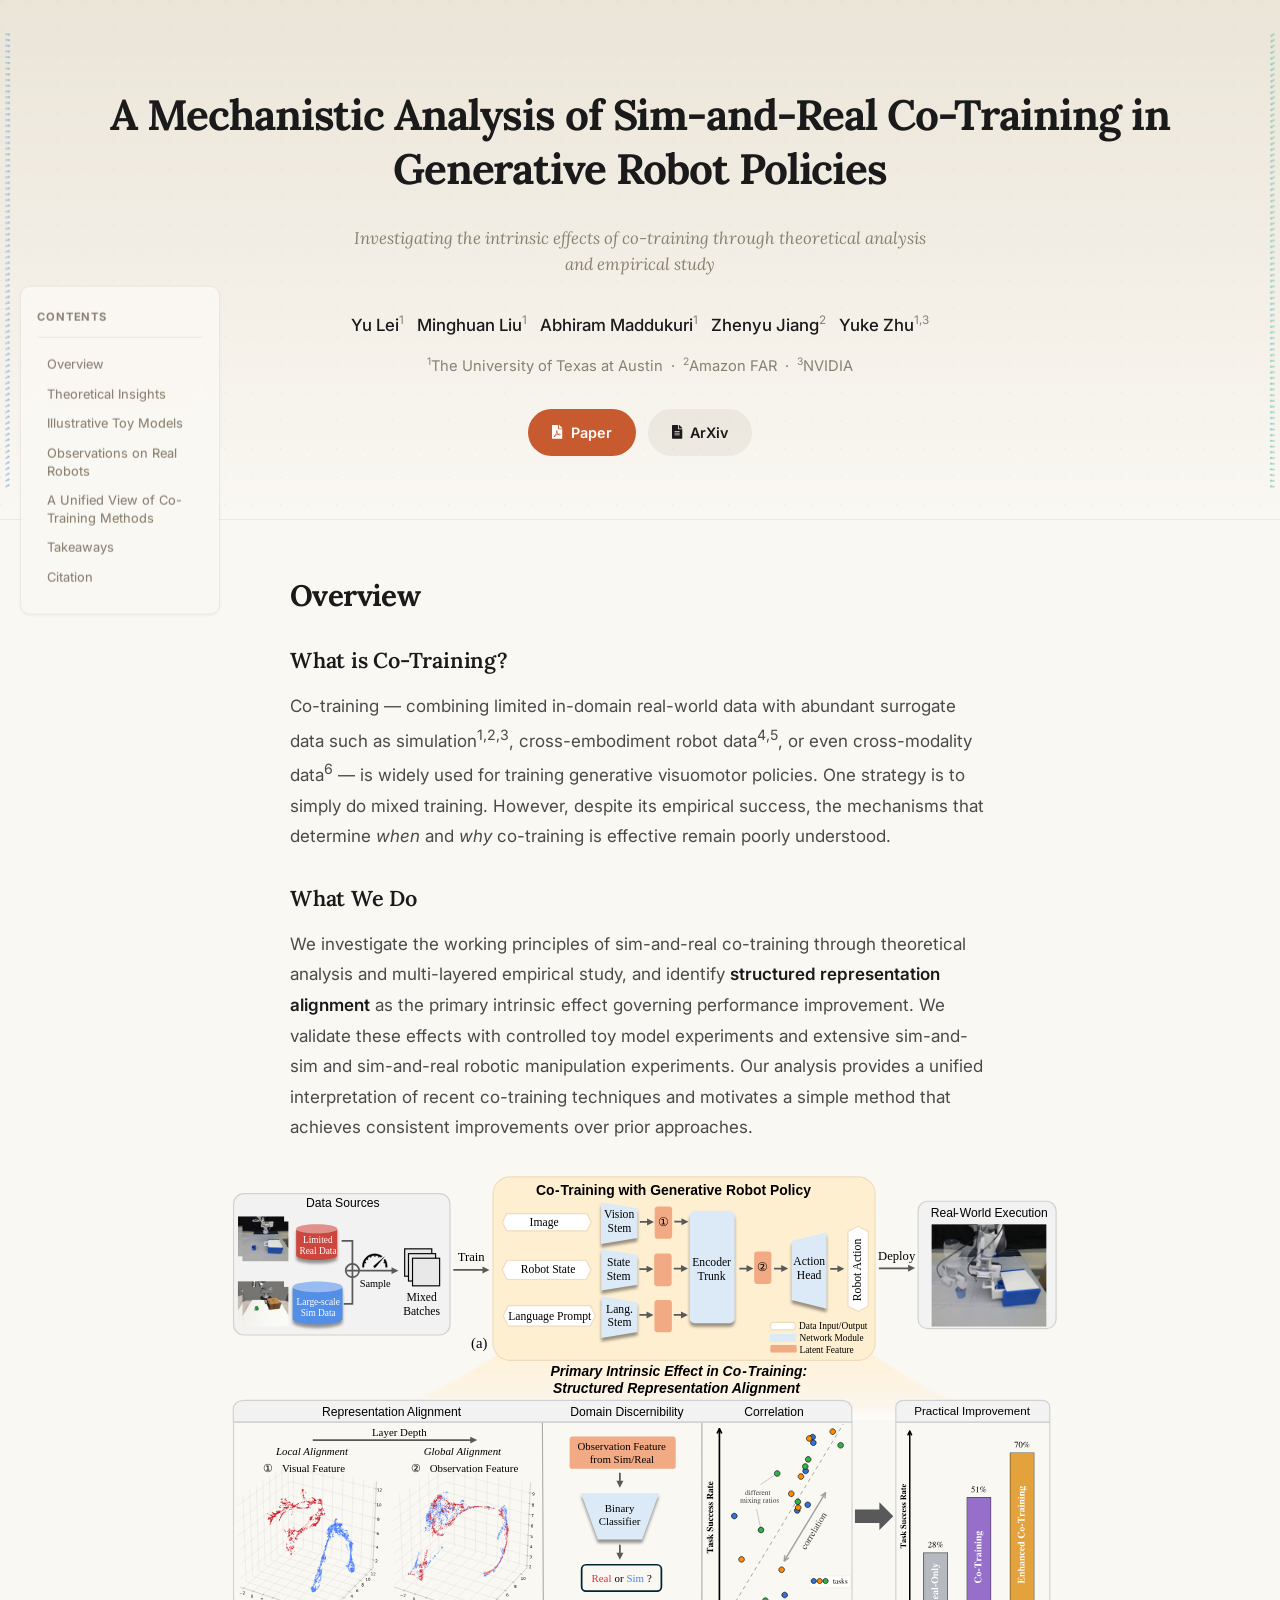
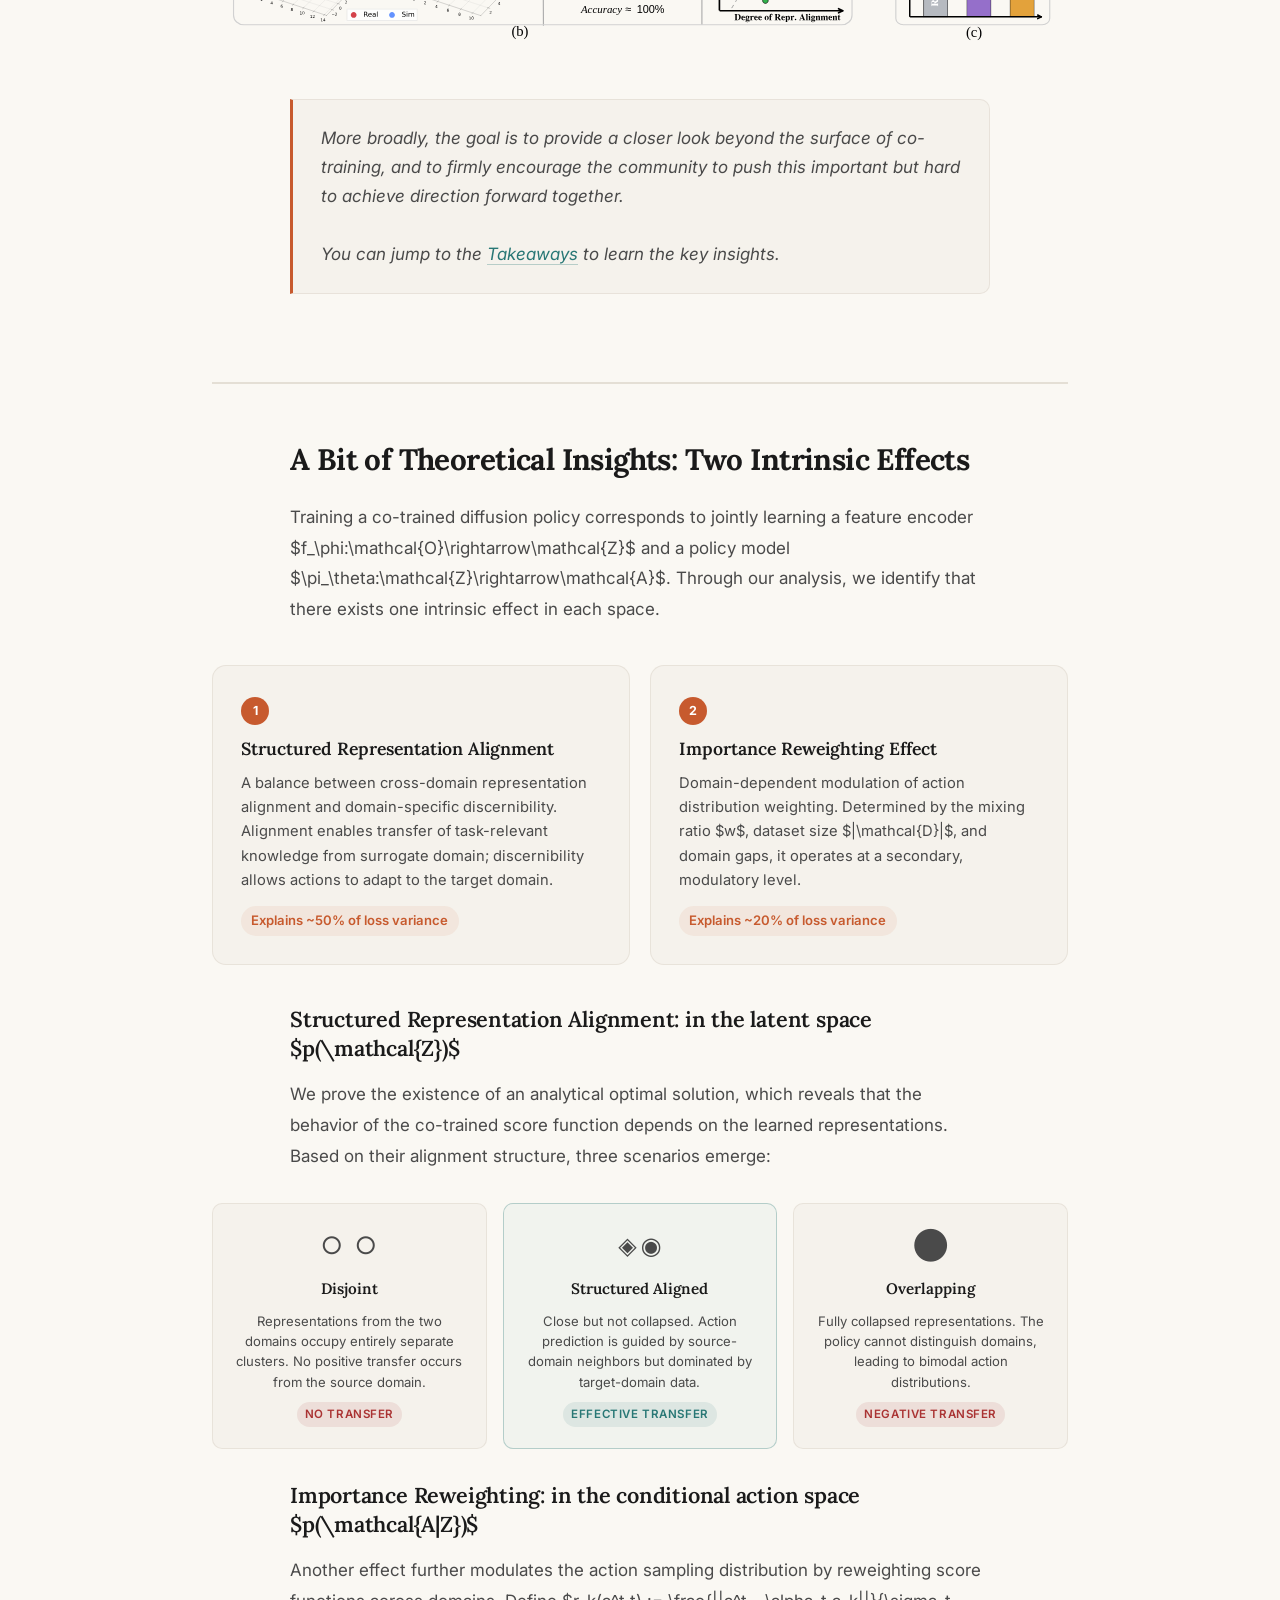
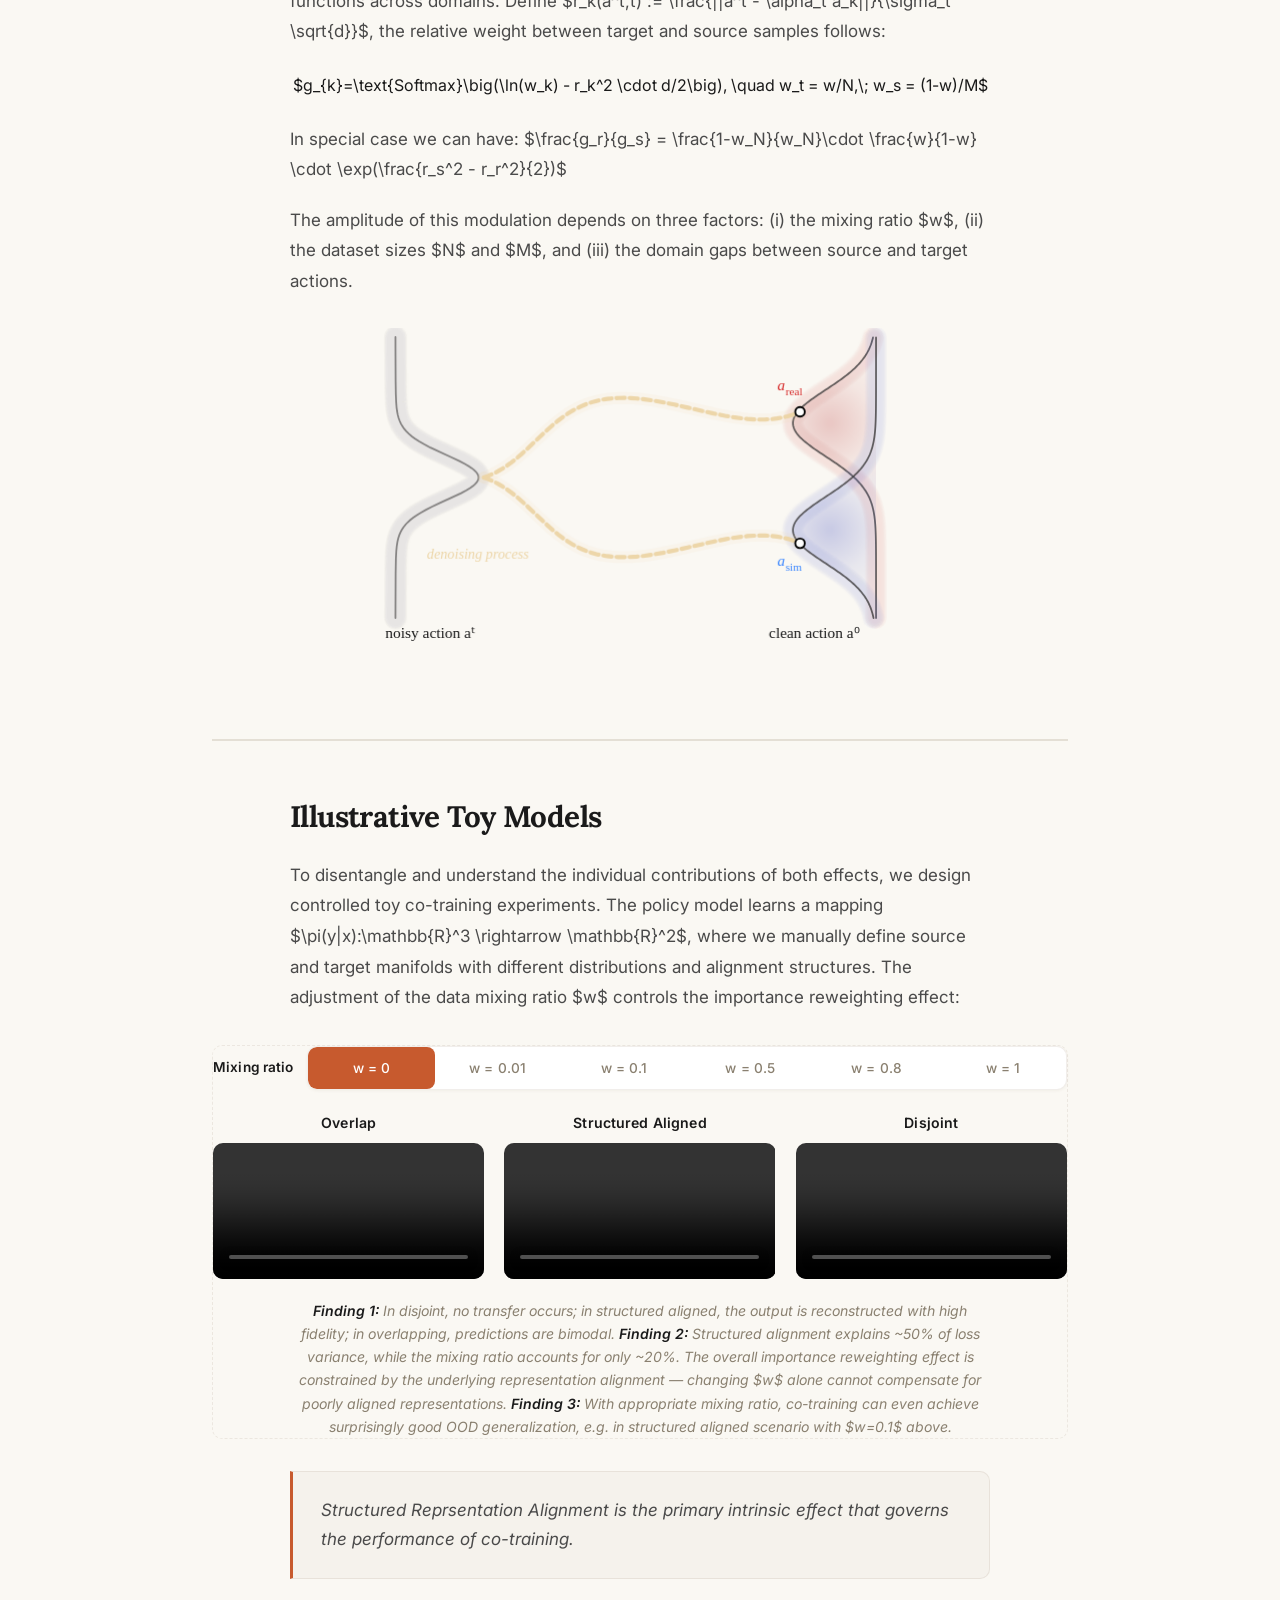
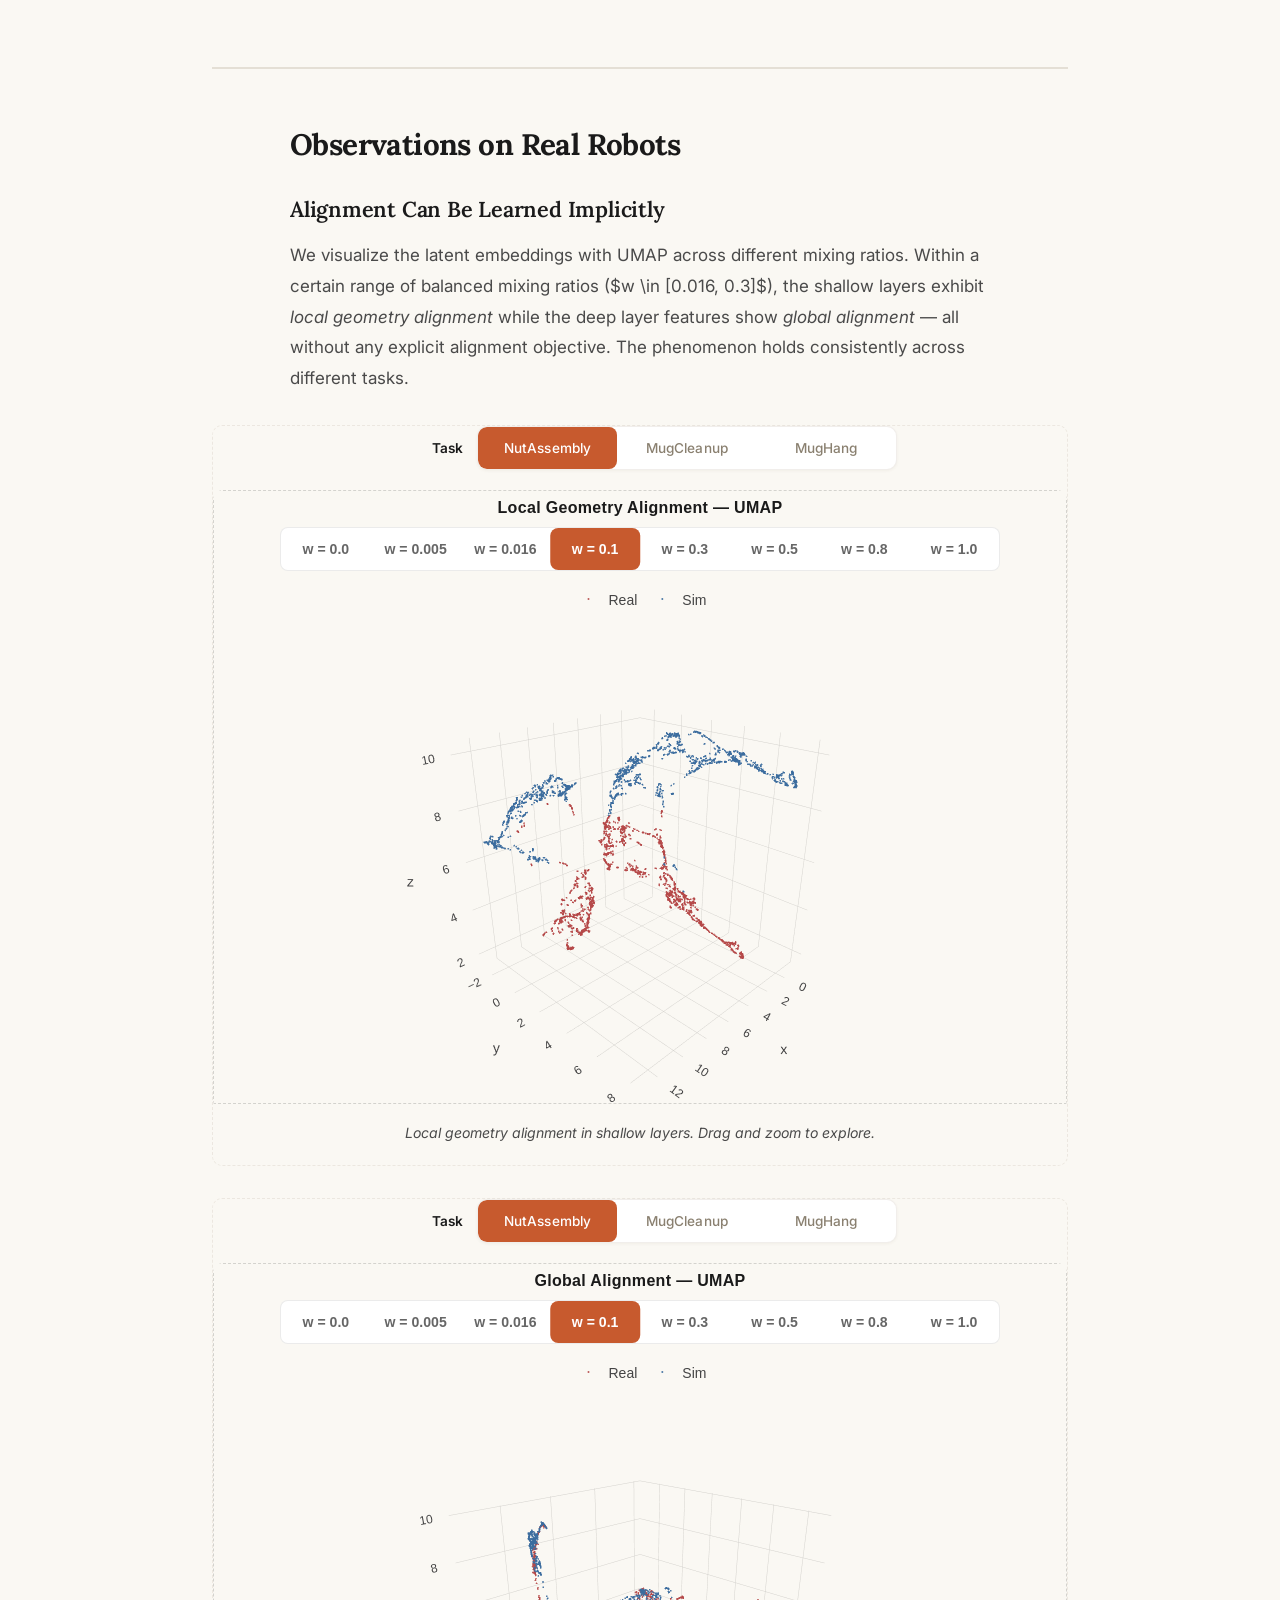
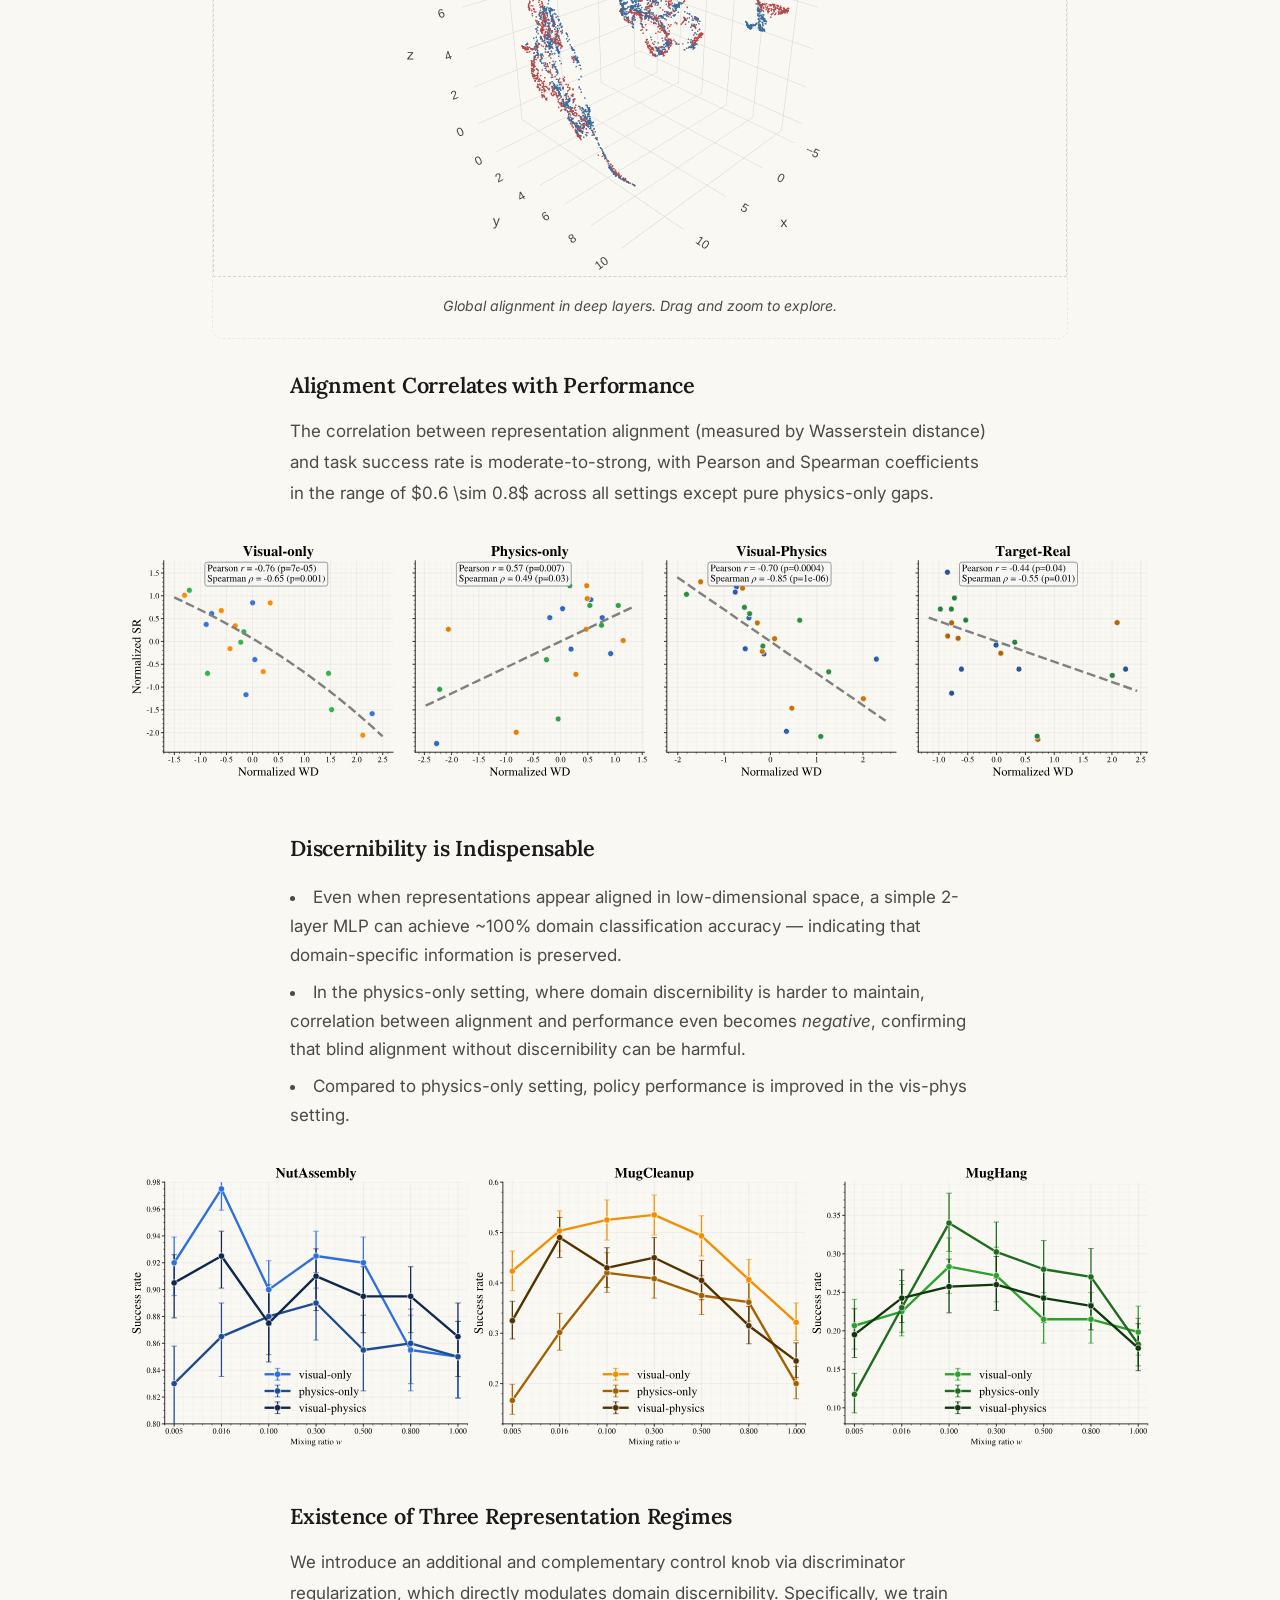
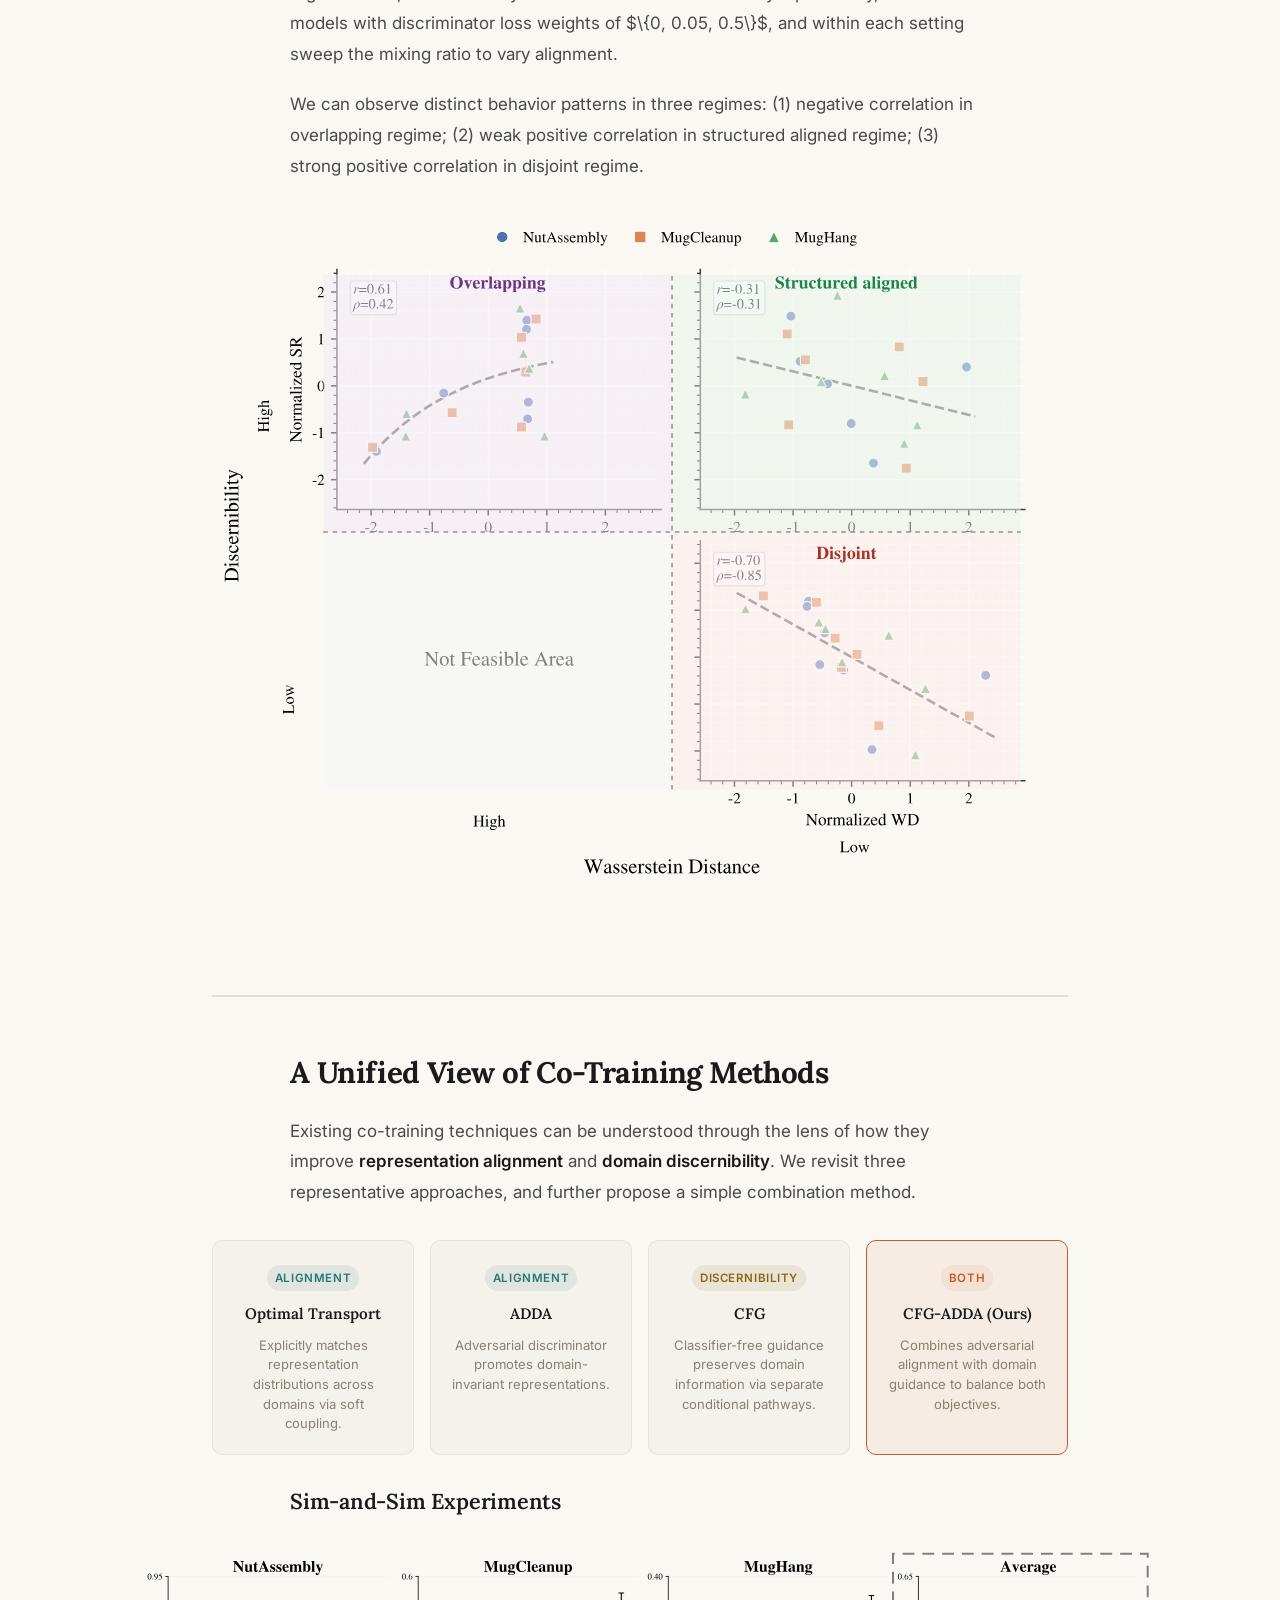
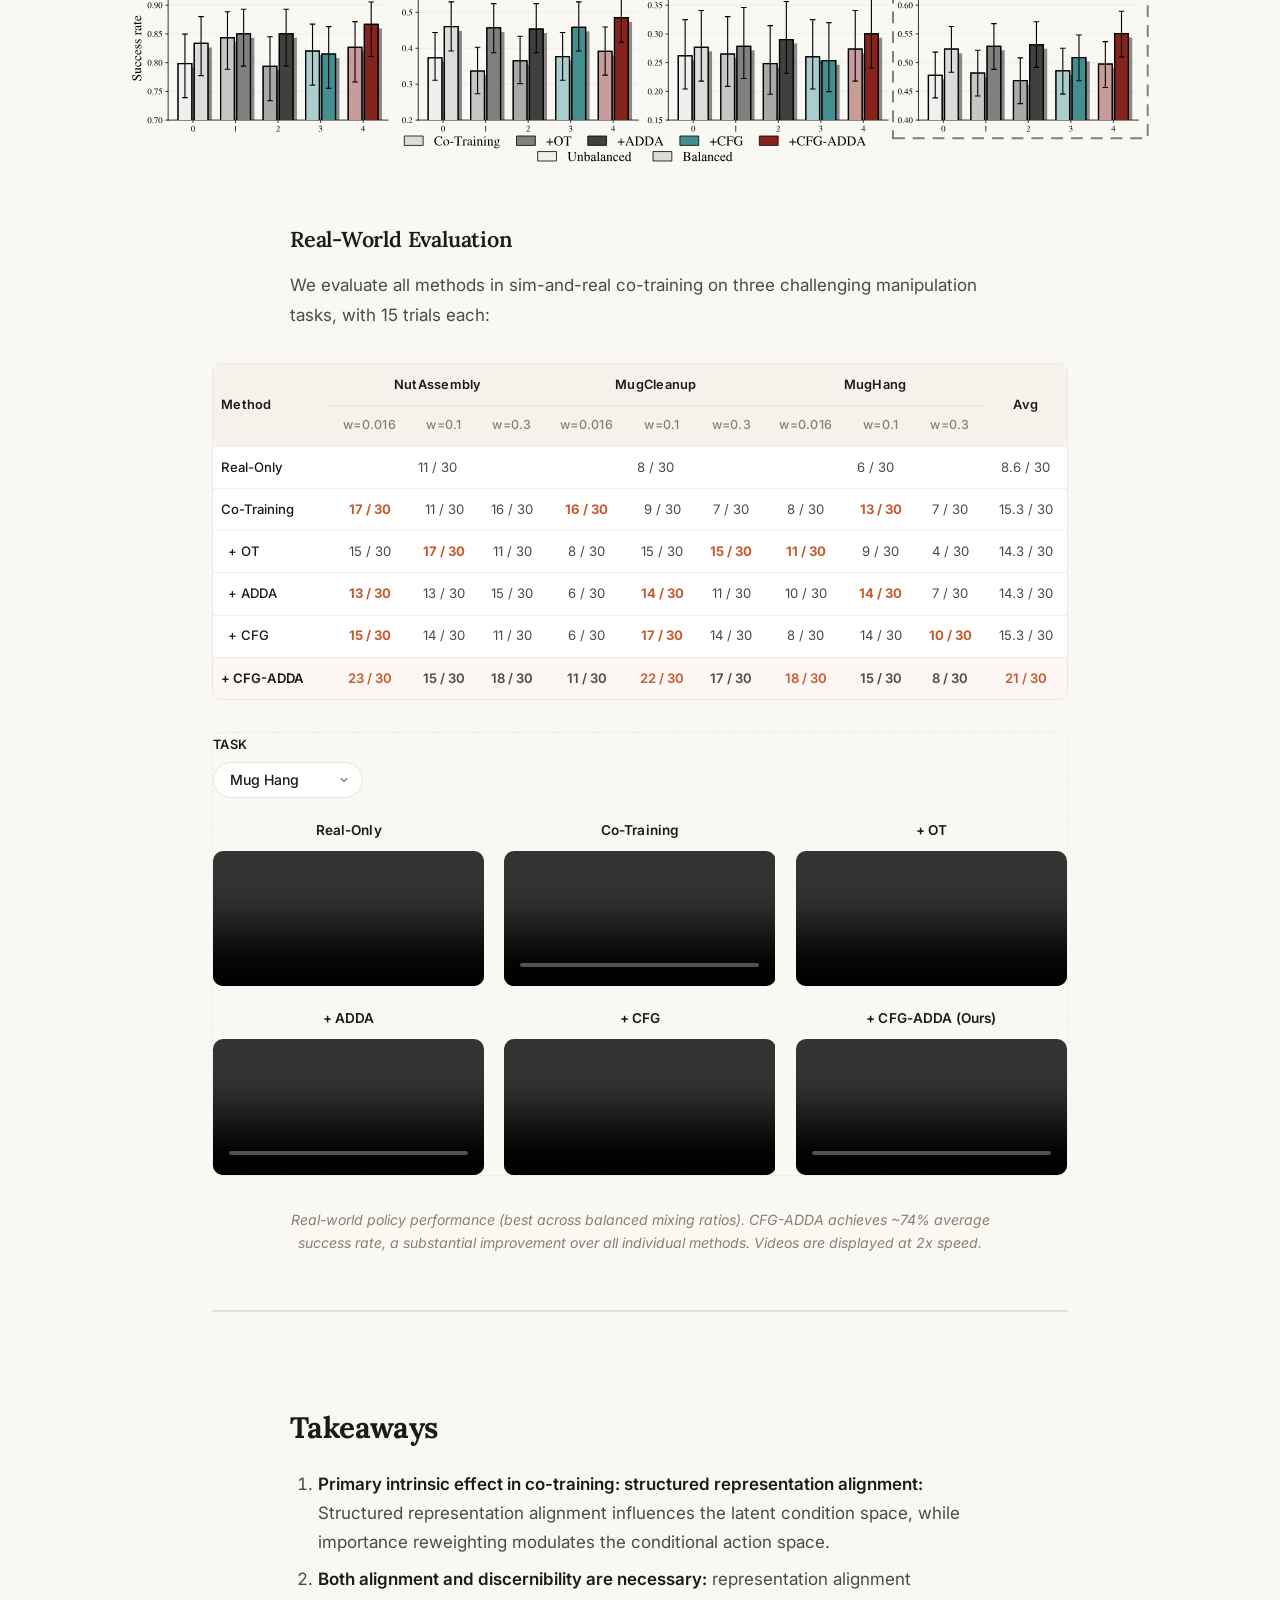
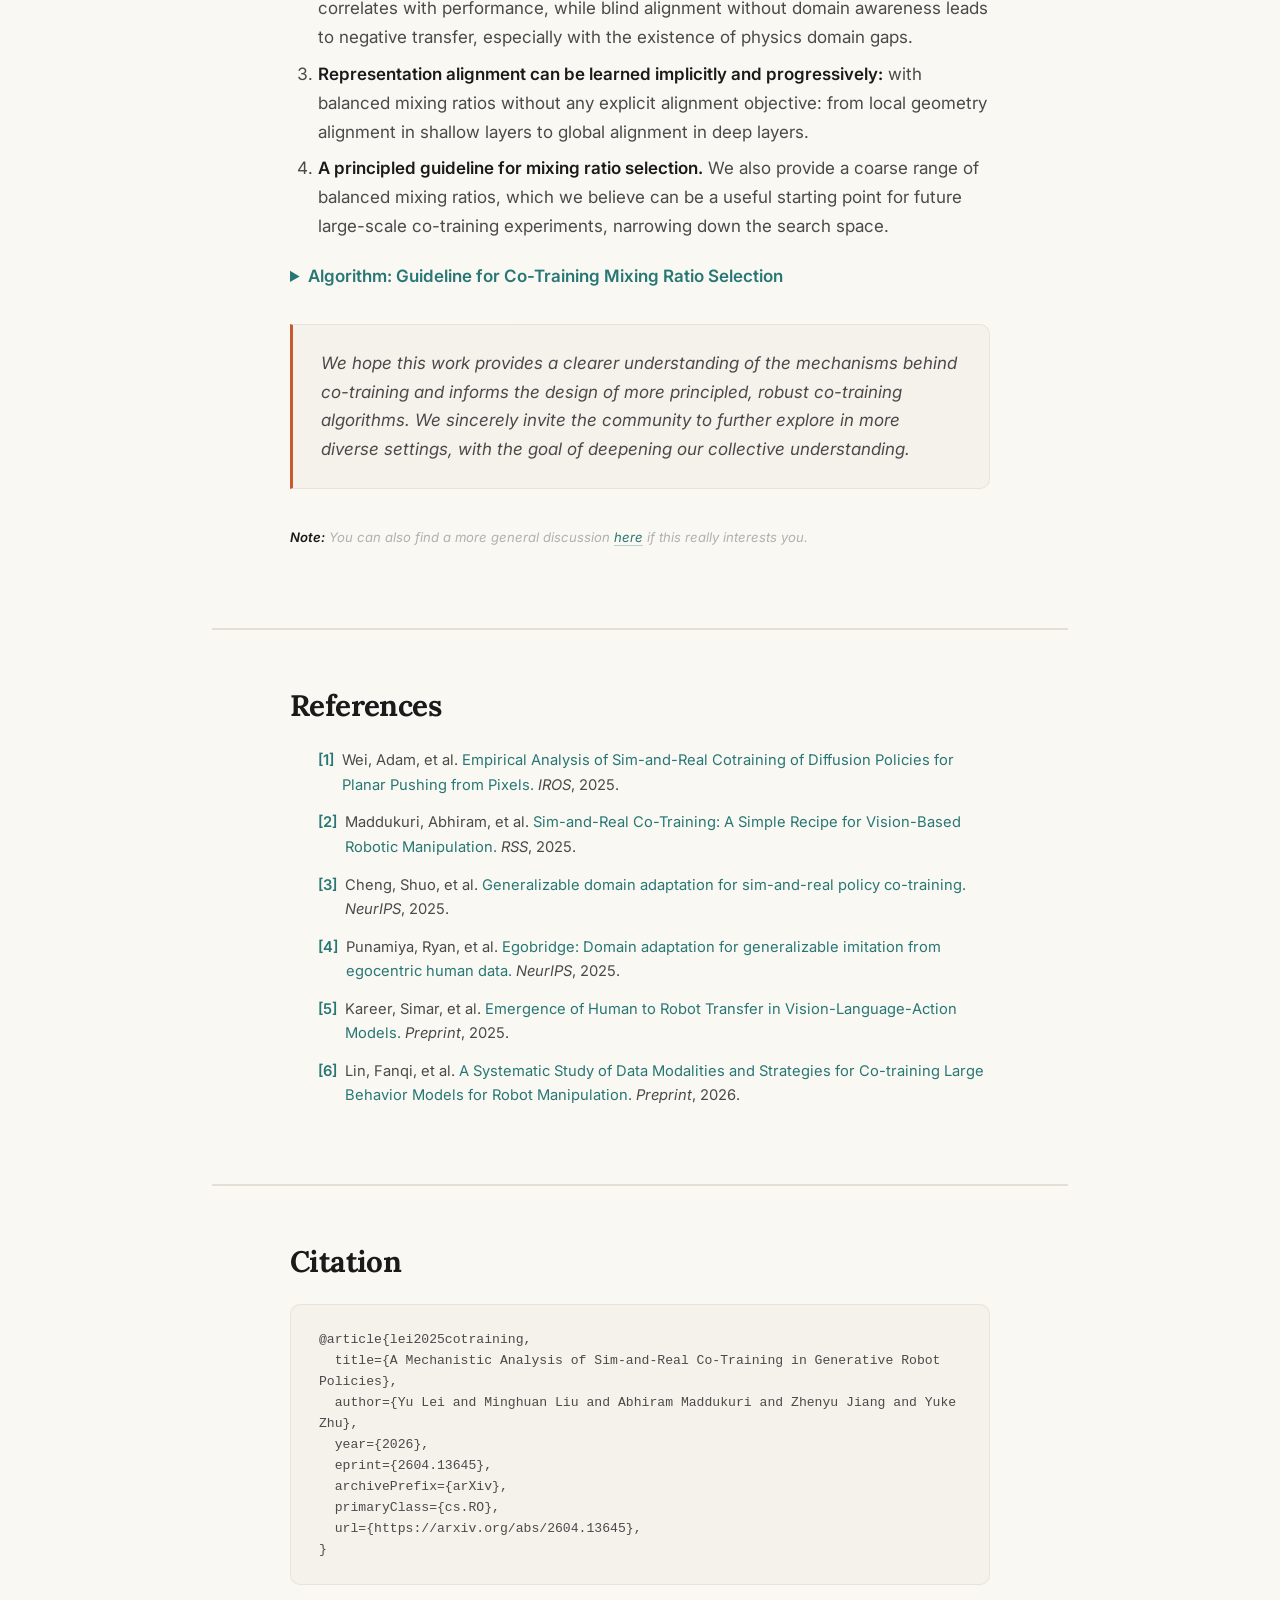
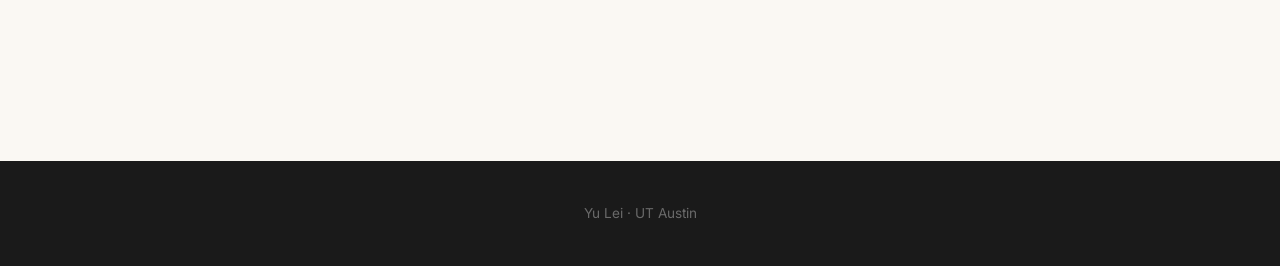
==== index.html @ 465a96b9 "[citation fix]" ====
<!DOCTYPE html>
<html lang="en">
<head>
  <script async src="https://www.googletagmanager.com/gtag/js?id=G-CN5DPV4JQN"></script>
  <script>
    window.dataLayer = window.dataLayer || [];
    function gtag(){dataLayer.push(arguments);}
    gtag('js', new Date());
    gtag('config', 'G-CN5DPV4JQN');
  </script>

  <meta charset="utf-8">
  <meta name="description" content="A Mechanistic Analysis of Sim-and-Real Co-Training in Generative Robot Policies">
  <meta name="keywords" content="Co-Training, Sim2Real, Sim-and-Real, Robotics, Embodied AI, Diffusion Policy, Representation Alignment">
  <meta name="viewport" content="width=device-width, initial-scale=1">
  <title>A Mechanistic Analysis of Co-Training in Generative Policies</title>

  <link rel="icon" href="favicon.png" type="image/png">
  <link href="https://fonts.googleapis.com/css2?family=Inter:wght@400;500;600;700&family=Lora:ital,wght@0,400;0,500;0,600;0,700;1,400&display=swap" rel="stylesheet">
  <link rel="stylesheet" href="css/fontawesome.all.min.css">

  <!-- KaTeX -->
  <link rel="stylesheet" href="https://cdn.jsdelivr.net/npm/katex@0.16.11/dist/katex.min.css">
  <script defer src="https://cdn.jsdelivr.net/npm/katex@0.16.11/dist/katex.min.js"></script>
  <script defer src="https://cdn.jsdelivr.net/npm/katex@0.16.11/dist/contrib/auto-render.min.js"
    onload="renderMathInElement(document.body, {delimiters:[{left:'$$',right:'$$',display:true},{left:'$',right:'$',display:false}]});"></script>

  <style>
    *, *::before, *::after { box-sizing: border-box; }

    :root {
      --color-bg: #faf8f3;
      --color-bg-subtle: #f5f2ec;
      --color-bg-card: #f0ede6;
      --color-bg-hero-start: #ebe5d8;
      --color-bg-hero-end: #faf8f3;
      --color-text: #1a1a1a;
      --color-text-secondary: #4a4a4a;
      --color-text-tertiary: #8a8070;
      --color-accent: #c75a2e;
      --color-accent-hover: #a84822;
      --color-accent-light: rgba(199, 90, 46, 0.08);
      --color-link: #287775;
      --color-link-hover: #1d5a58;
      --color-border: rgba(139, 119, 89, 0.12);
      --color-border-strong: rgba(139, 119, 89, 0.2);
      --width-article: 920px;
      --width-prose: 700px;
      --font-body: 'Inter', -apple-system, BlinkMacSystemFont, 'Segoe UI', system-ui, sans-serif;
      --font-heading: 'Lora', Georgia, 'Times New Roman', serif;
      --font-mono: 'SFMono-Regular', 'Menlo', 'Monaco', 'Consolas', monospace;
      --radius-sm: 6px;
      --radius-md: 10px;
      --radius-lg: 14px;
      --shadow-sm: 0 1px 3px rgba(100, 80, 50, 0.06);
      --shadow-md: 0 4px 16px rgba(100, 80, 50, 0.08);
      --shadow-lg: 0 8px 30px rgba(100, 80, 50, 0.1);
    }

    html { scroll-behavior: smooth; }

    body {
      font-family: var(--font-body);
      font-size: 17px;
      line-height: 1.8;
      color: var(--color-text-secondary);
      background: var(--color-bg);
      margin: 0;
      padding: 0;
      -webkit-font-smoothing: antialiased;
      -moz-osx-font-smoothing: grayscale;
    }

    a {
      color: var(--color-link);
      text-decoration: none;
      transition: color 0.2s ease;
    }
    a:hover {
      color: var(--color-link-hover);
      text-decoration: underline;
    }

    img { max-width: 100%; height: auto; }

    /* ========== Hero Section ========== */
    .hero {
      position: relative;
      overflow: hidden;
      padding: 5.5rem 2rem 4rem;
      text-align: center;
      background: linear-gradient(180deg, var(--color-bg-hero-start) 0%, #f2ede4 45%, var(--color-bg-hero-end) 100%);
    }

    .hero::before {
      content: '';
      position: absolute;
      inset: 0;
      background-image: radial-gradient(circle at 1px 1px, rgba(160, 130, 90, 0.045) 1px, transparent 0);
      background-size: 28px 28px;
      pointer-events: none;
    }

    .hero::after {
      content: '';
      position: absolute;
      bottom: 0;
      left: 0;
      right: 0;
      height: 1px;
      background: var(--color-border);
    }

    #hero-particles {
      position: absolute;
      inset: 0;
      width: 100%;
      height: 100%;
      z-index: 1;
      pointer-events: none;
    }

    .hero-inner {
      position: relative;
      z-index: 2;
      max-width: 1200px;
      margin: 0 auto;
    }

    .hero-venue {
      display: inline-block;
      font-size: 0.78rem;
      font-weight: 700;
      letter-spacing: 0.12em;
      text-transform: uppercase;
      color: var(--color-accent);
      margin-bottom: 1.5rem;
      padding: 0.35rem 1rem;
      border: 1.5px solid var(--color-accent);
      border-radius: 100px;
    }

    .hero h1 {
      font-family: var(--font-heading);
      font-size: clamp(1.75rem, 4vw, 2.65rem);
      font-weight: 700;
      color: var(--color-text);
      letter-spacing: -0.025em;
      line-height: 1.28;
      margin: 0 0 1.75rem;
    }

    .hero-tagline {
      font-family: var(--font-heading);
      font-size: 1.05rem;
      font-style: italic;
      color: var(--color-text-tertiary);
      max-width: 600px;
      margin: 0 auto 2rem;
      line-height: 1.6;
    }

    .hero-meta { margin-bottom: 2rem; }

    .hero-authors {
      font-size: 1.05rem;
      font-weight: 400;
      color: var(--color-text-secondary);
      margin-bottom: 0.4rem;
      line-height: 1.7;
    }
    .hero-authors a {
      color: var(--color-text);
      font-weight: 500;
      text-decoration: none;
      border-bottom: 1px solid transparent;
      transition: border-color 0.2s ease, color 0.2s ease;
    }
    .hero-authors a:hover {
      color: var(--color-accent);
      border-bottom-color: var(--color-accent);
      text-decoration: none;
    }
    .hero-authors sup { font-size: 0.7em; color: var(--color-text-tertiary); }

    .hero-affiliations {
      font-size: 0.92rem;
      color: var(--color-text-tertiary);
      margin-bottom: 0;
      line-height: 1.5;
    }
    .hero-affiliations sup { font-size: 0.7em; }

    .hero-actions {
      display: flex;
      gap: 0.75rem;
      justify-content: center;
      flex-wrap: wrap;
      margin-top: 2rem;
    }

    .btn {
      display: inline-flex;
      align-items: center;
      gap: 0.5rem;
      padding: 0.65rem 1.5rem;
      font-family: var(--font-body);
      font-size: 0.9rem;
      font-weight: 600;
      border-radius: 100px;
      text-decoration: none;
      transition: all 0.2s ease;
      cursor: pointer;
      border: none;
    }
    .btn-primary {
      background: var(--color-accent);
      color: #fff;
    }
    .btn-primary:hover {
      background: var(--color-accent-hover);
      color: #fff;
      text-decoration: none;
      transform: translateY(-1px);
      box-shadow: var(--shadow-md);
    }
    .btn-secondary {
      background: rgba(139, 119, 89, 0.1);
      color: var(--color-text);
    }
    .btn-secondary:hover {
      background: rgba(139, 119, 89, 0.16);
      color: var(--color-text);
      text-decoration: none;
      transform: translateY(-1px);
      box-shadow: var(--shadow-sm);
    }
    .btn .icon { font-size: 0.95em; }

    .hero-figure {
      position: relative;
      z-index: 2;
      max-width: 880px;
      margin: 3rem auto 0;
      padding: 0;
    }
    .hero-figure img {
      width: 100%;
      border-radius: var(--radius-lg) var(--radius-lg) 0 0;
    }

    /* ========== Table of Contents ========== */
    .toc-container {
      position: fixed;
      left: max(20px, calc(50% - 980px));
      top: 50%;
      transform: translateY(-50%);
      background: rgba(250, 248, 243, 0.92);
      backdrop-filter: blur(12px);
      -webkit-backdrop-filter: blur(12px);
      border: 1px solid var(--color-border);
      border-radius: var(--radius-md);
      padding: 1.25rem 1rem;
      max-width: 200px;
      max-height: 80vh;
      overflow-y: auto;
      z-index: 999;
      box-shadow: var(--shadow-sm);
      transition: opacity 0.3s ease;
    }
    .toc-container::-webkit-scrollbar { width: 3px; }
    .toc-container::-webkit-scrollbar-thumb {
      background: rgba(139, 119, 89, 0.2);
      border-radius: 2px;
    }
    .toc-title {
      font-size: 0.7rem;
      font-weight: 700;
      text-transform: uppercase;
      letter-spacing: 0.08em;
      color: var(--color-text-tertiary);
      margin-bottom: 0.85rem;
      padding-bottom: 0.6rem;
      border-bottom: 1px solid var(--color-border);
    }
    .toc-list { list-style: none; padding: 0; margin: 0; }
    .toc-list li { margin-bottom: 2px; }
    .toc-list a {
      display: block;
      color: var(--color-text-tertiary);
      text-decoration: none;
      font-size: 0.8rem;
      line-height: 1.4;
      padding: 0.3rem 0.6rem;
      border-radius: var(--radius-sm);
      transition: all 0.15s ease;
      font-weight: 450;
    }
    .toc-list a:hover {
      background: var(--color-accent-light);
      color: var(--color-accent);
      text-decoration: none;
    }
    .toc-list a.active {
      background: var(--color-accent);
      color: #fff;
      font-weight: 550;
    }
    .toc-list .toc-subsection { margin-left: 0.7rem; margin-bottom: 1px; }
    .toc-list .toc-subsection a { font-size: 0.75rem; padding: 0.2rem 0.5rem; }

    @media (max-width: 1200px) {
      .toc-container { display: none; }
    }

    /* ========== Article Layout ========== */
    .article {
      max-width: var(--width-article);
      margin: 0 auto;
      padding: 0 2rem 6rem;
    }
    .article section {
      padding: 3.5rem 0;
      border-bottom: 2px solid var(--color-border-strong);
    }
    .article section:last-child { border-bottom: none; }

    .prose {
      max-width: var(--width-prose);
      margin-left: auto;
      margin-right: auto;
    }

    /* ========== Typography ========== */
    .article h2 {
      font-family: var(--font-heading);
      font-size: 1.85rem;
      font-weight: 700;
      color: var(--color-text);
      letter-spacing: -0.02em;
      line-height: 1.3;
      margin: 0 0 1.5rem;
    }
    .article h3 {
      font-family: var(--font-heading);
      font-size: 1.35rem;
      font-weight: 600;
      color: var(--color-text);
      letter-spacing: -0.01em;
      line-height: 1.35;
      margin: 2rem 0 1rem;
    }
    .article p {
      margin: 0 0 1.25rem;
      color: var(--color-text-secondary);
    }
    .article ol, .article ul {
      margin: 0 0 1.25rem;
      padding-left: 1.75rem;
      color: var(--color-text-secondary);
    }
    .article li { margin-bottom: 0.5rem; line-height: 1.7; }
    .article strong { color: var(--color-text); font-weight: 600; }
    .article a {
      color: var(--color-link);
      text-decoration: none;
      border-bottom: 1px solid rgba(40, 119, 117, 0.3);
      transition: border-color 0.2s ease;
    }
    .article a:hover { border-bottom-color: var(--color-link); text-decoration: none; }

    /* ========== Key Findings Highlight ========== */
    .highlight-box {
      background: var(--color-bg-subtle);
      border: 1px solid var(--color-border);
      border-left: 3px solid var(--color-accent);
      border-radius: 0 var(--radius-md) var(--radius-md) 0;
      padding: 1.5rem 1.75rem;
      margin: 2rem 0;
    }
    .highlight-box p {
      margin: 0;
      font-style: italic;
      color: var(--color-text-secondary);
      line-height: 1.7;
    }

    /* ========== Effect Cards ========== */
    .effects-grid {
      display: grid;
      grid-template-columns: 1fr 1fr;
      gap: 1.25rem;
      margin: 2.5rem 0;
    }
    .effect-card {
      background: var(--color-bg-subtle);
      border: 1px solid var(--color-border);
      border-radius: var(--radius-lg);
      padding: 1.75rem;
      transition: box-shadow 0.2s ease;
    }
    .effect-card:hover { box-shadow: var(--shadow-md); }
    .effect-card-number {
      display: inline-flex;
      align-items: center;
      justify-content: center;
      width: 28px;
      height: 28px;
      font-size: 0.78rem;
      font-weight: 700;
      color: #fff;
      background: var(--color-accent);
      border-radius: 50%;
      margin-bottom: 0.85rem;
    }
    .effect-card h4 {
      font-family: var(--font-heading);
      font-size: 1.1rem;
      font-weight: 600;
      color: var(--color-text);
      margin: 0 0 0.6rem;
      line-height: 1.3;
    }
    .effect-card p {
      font-size: 0.92rem;
      color: var(--color-text-secondary);
      margin: 0 0 0.75rem;
      line-height: 1.65;
    }
    .effect-card .effect-stat {
      display: inline-block;
      font-size: 0.82rem;
      font-weight: 600;
      color: var(--color-accent);
      background: var(--color-accent-light);
      padding: 0.2rem 0.65rem;
      border-radius: 100px;
    }

    /* ========== Figures ========== */
    .figure {
      margin: 2.5rem 0;
      text-align: center;
    }
    .figure img {
      max-width: 100%;
      height: auto;
      border-radius: var(--radius-md);
    }
    .figure img.figure-wide {
      max-width: none;
      position: relative;
      left: 50%;
      transform: translateX(-50%);
    }
    .figure-caption, figcaption {
      font-size: 0.88rem;
      font-style: italic;
      color: var(--color-text-tertiary);
      line-height: 1.65;
      margin-top: 1rem;
      text-align: center;
      max-width: 700px;
      margin-left: auto;
      margin-right: auto;
    }

    /* ========== Interactive Panels ========== */
    .interactive-panel {
      background: transparent;
      border: 1px dashed var(--color-border);
      border-radius: var(--radius-md);
      padding: 0;
      margin: 2rem 0;
    }

    /* ========== Segmented Button Group ========== */
    .control-row {
      display: flex;
      align-items: center;
      gap: 0.85rem;
      margin-bottom: 1.25rem;
      flex-wrap: wrap;
    }
    .control-label {
      font-weight: 600;
      font-size: 0.85rem;
      color: var(--color-text);
      min-width: 5rem;
      text-align: right;
      letter-spacing: 0.01em;
    }
    .segmented-btn-group {
      position: relative;
      display: flex;
      flex: 1;
      min-height: 44px;
      border-radius: var(--radius-md);
      overflow: hidden;
      border: 1px solid var(--color-border);
      background: #fff;
      box-shadow: var(--shadow-sm);
    }
    .segmented-btn-slider {
      position: absolute;
      left: 0; top: 0;
      height: 100%;
      width: calc(100% / var(--segmented-count, 3));
      transform: translateX(calc(var(--segmented-active, 0) * 100%));
      transition: transform 0.3s cubic-bezier(0.4, 0, 0.2, 1);
      background: var(--color-accent);
      border-radius: 8px;
      pointer-events: none;
      z-index: 0;
    }
    .segmented-btn {
      position: relative;
      z-index: 1;
      flex: 1;
      padding: 0.55rem 0.75rem;
      font-size: 0.85rem;
      font-weight: 500;
      border: none;
      background: transparent;
      color: var(--color-text-tertiary);
      cursor: pointer;
      transition: color 0.2s ease;
      font-family: var(--font-body);
      letter-spacing: 0.01em;
    }
    .segmented-btn:hover:not(.is-active) { color: var(--color-accent); }
    .segmented-btn.is-active { color: #fff; }

    /* ========== Video Display ========== */
    .videos-row {
      display: grid;
      grid-template-columns: repeat(3, 1fr);
      gap: 1.25rem;
      margin-top: 1rem;
    }
    .video-col {
      display: flex;
      flex-direction: column;
      align-items: center;
    }
    .video-label {
      font-weight: 600;
      font-size: 0.88rem;
      color: var(--color-text);
      margin-bottom: 0.5rem;
      letter-spacing: 0.01em;
    }
    .video-col video {
      display: block;
      width: 100%;
      border-radius: var(--radius-md);
      box-shadow: none;
      border: none;
      transition: opacity 0.3s ease;
    }
    .video-col video.sampling-video-fadeout { opacity: 0; }

    .video-comparison {
      display: grid;
      grid-template-columns: repeat(3, 1fr);
      gap: 1.25rem;
      margin-top: 1rem;
    }
    .video-comparison-col {
      display: flex;
      flex-direction: column;
      align-items: center;
    }
    .video-comparison-col .video-label {
      font-size: 0.85rem;
      font-weight: 600;
      margin-bottom: 0.5rem;
      color: var(--color-text);
      text-align: center;
    }
    .video-comparison-col video {
      width: 100%;
      border-radius: var(--radius-md);
      box-shadow: none;
      border: none;
    }

    /* ========== Methods Grid ========== */
    .methods-grid {
      display: grid;
      grid-template-columns: repeat(4, 1fr);
      gap: 1rem;
      margin: 2rem 0;
    }
    .method-card {
      background: var(--color-bg-subtle);
      border: 1px solid var(--color-border);
      border-radius: var(--radius-md);
      padding: 1.25rem;
      text-align: center;
      transition: all 0.2s ease;
    }
    .method-card.method-highlight {
      background: var(--color-accent-light);
      border-color: var(--color-accent);
    }
    .method-card h5 {
      font-family: var(--font-heading);
      font-size: 0.95rem;
      font-weight: 600;
      color: var(--color-text);
      margin: 0 0 0.5rem;
    }
    .method-card .method-tag {
      display: inline-block;
      font-size: 0.72rem;
      font-weight: 600;
      text-transform: uppercase;
      letter-spacing: 0.05em;
      padding: 0.15rem 0.5rem;
      border-radius: 100px;
      margin-bottom: 0.6rem;
    }
    .tag-alignment {
      color: var(--color-link);
      background: rgba(40, 119, 117, 0.1);
    }
    .tag-discernibility {
      color: #8b6914;
      background: rgba(139, 105, 20, 0.1);
    }
    .tag-both {
      color: var(--color-accent);
      background: var(--color-accent-light);
    }
    .method-card p {
      font-size: 0.82rem;
      color: var(--color-text-tertiary);
      margin: 0;
      line-height: 1.5;
    }

    /* ========== Results Table ========== */
    .results-table-wrapper {
      overflow-x: auto;
      margin: 2rem 0;
      border-radius: var(--radius-md);
      border: 1px solid var(--color-border);
    }
    .results-table {
      width: 100%;
      border-collapse: collapse;
      font-size: 0.82rem;
      background: #fff;
    }
    .results-table th, .results-table td {
      padding: 0.55rem 0.5rem;
      text-align: center;
      border-bottom: 1px solid var(--color-border);
      white-space: nowrap;
    }
    .results-table th {
      background: var(--color-bg-subtle);
      font-weight: 600;
      color: var(--color-text);
      font-size: 0.8rem;
      letter-spacing: 0.02em;
    }
    .results-table td:first-child {
      text-align: left;
      font-weight: 500;
      color: var(--color-text);
    }
    .results-table tr:last-child td { border-bottom: none; }
    .results-table .row-highlight td {
      background: rgba(199, 90, 46, 0.05);
      font-weight: 600;
    }
    .results-table .cell-best {
      color: var(--color-accent);
      font-weight: 700;
    }

    /* ========== Form Controls ========== */
    .controls-bar {
      display: flex;
      align-items: flex-end;
      gap: 1rem;
      margin-bottom: 1.25rem;
      flex-wrap: wrap;
    }
    .control-group {
      display: flex;
      flex-direction: column;
      gap: 0.35rem;
    }
    .control-group label {
      font-weight: 600;
      font-size: 0.8rem;
      color: var(--color-text);
      letter-spacing: 0.02em;
      text-transform: uppercase;
    }
    .styled-select {
      appearance: none;
      -webkit-appearance: none;
      padding: 0.55rem 2.25rem 0.55rem 1rem;
      border: 1px solid var(--color-border-strong);
      border-radius: 100px;
      background: #fff url("data:image/svg+xml,%3Csvg xmlns='http://www.w3.org/2000/svg' width='12' height='12' viewBox='0 0 24 24' fill='none' stroke='%238a8070' stroke-width='2.5' stroke-linecap='round' stroke-linejoin='round'%3E%3Cpath d='M6 9l6 6 6-6'/%3E%3C/svg%3E") no-repeat right 0.75rem center;
      font-family: var(--font-body);
      font-size: 0.88rem;
      font-weight: 500;
      color: var(--color-text);
      cursor: pointer;
      transition: border-color 0.2s ease, box-shadow 0.2s ease;
      min-width: 140px;
    }
    .styled-select:hover { border-color: var(--color-accent); }
    .styled-select:focus {
      outline: none;
      border-color: var(--color-accent);
      box-shadow: 0 0 0 3px rgba(199, 90, 46, 0.12);
    }

    /* ========== UMAP 3D ========== */
    .umap3d-wrapper { margin: 2rem 0; }
    .umap3d-iframe {
      width: 100%;
      height: 620px;
      border: none;
      border-radius: var(--radius-md);
      background: transparent;
      box-shadow: none;
    }
    .umap3d-caption {
      text-align: center;
      font-size: 0.88rem;
      color: var(--color-text-tertiary);
      margin-top: 0.5rem;
      font-style: italic;
    }

    /* ========== Scenario Visualization ========== */
    .scenarios-grid {
      display: grid;
      grid-template-columns: repeat(3, 1fr);
      gap: 1rem;
      margin: 2rem 0;
    }
    .scenario-card {
      background: var(--color-bg-subtle);
      border: 1px solid var(--color-border);
      border-radius: var(--radius-md);
      padding: 1.25rem;
      text-align: center;
    }
    .scenario-card.scenario-good {
      border-color: rgba(40, 119, 117, 0.3);
      background: rgba(40, 119, 117, 0.04);
    }
    .scenario-card h5 {
      font-family: var(--font-heading);
      font-size: 0.95rem;
      font-weight: 600;
      color: var(--color-text);
      margin: 0 0 0.5rem;
    }
    .scenario-icon {
      font-size: 1.5rem;
      margin-bottom: 0.5rem;
      display: block;
    }
    .scenario-card p {
      font-size: 0.82rem;
      color: var(--color-text-secondary);
      margin: 0;
      line-height: 1.55;
    }
    .scenario-outcome {
      display: inline-block;
      margin-top: 0.6rem;
      font-size: 0.72rem;
      font-weight: 600;
      text-transform: uppercase;
      letter-spacing: 0.05em;
      padding: 0.15rem 0.5rem;
      border-radius: 100px;
    }
    .outcome-bad { color: #a33; background: rgba(170, 50, 50, 0.1); }
    .outcome-good { color: var(--color-link); background: rgba(40, 119, 117, 0.1); }

    /* ========== References ========== */
    .references-list {
      list-style: none;
      padding: 0;
      margin: 1.5rem 0 0;
    }
    .references-list li {
      display: flex;
      gap: 0.5rem;
      margin-bottom: 0.85rem;
      font-size: 0.92rem;
      line-height: 1.65;
      color: var(--color-text-secondary);
    }
    .references-list .ref-num {
      flex-shrink: 0;
      color: var(--color-link);
      font-weight: 600;
    }
    .references-list a { color: var(--color-link); border-bottom: none; }
    .references-list a:hover { text-decoration: underline; }

    /* ========== Citation ========== */
    .citation-block {
      background: var(--color-bg-subtle);
      border: 1px solid var(--color-border);
      border-radius: var(--radius-md);
      padding: 1.5rem 1.75rem;
      margin: 1.5rem 0;
      overflow-x: auto;
    }
    .citation-block pre {
      margin: 0;
      font-family: var(--font-mono);
      font-size: 0.82rem;
      line-height: 1.6;
      color: var(--color-text-secondary);
      white-space: pre-wrap;
      word-break: break-word;
    }

    /* ========== Footer ========== */
    .site-footer {
      background: var(--color-text);
      padding: 2.5rem 2rem;
      text-align: center;
    }
    .site-footer p {
      color: rgba(255, 255, 255, 0.35);
      font-size: 0.85rem;
      margin: 0;
    }

    /* ========== Abstract Videos in Hero ========== */
    .hero-videos-row {
      display: grid;
      grid-template-columns: repeat(3, 1fr);
      gap: 1rem;
      max-width: 700px;
      margin: 2rem auto 0;
    }
    .hero-video-item {
      border-radius: var(--radius-md);
      overflow: hidden;
      box-shadow: var(--shadow-md);
    }
    .hero-video-item video {
      display: block;
      width: 100%;
      height: auto;
    }

    /* ========== Responsive ========== */
    @media (max-width: 768px) {
      .hero { padding: 3.5rem 1.25rem 0; }
      .hero h1 { font-size: 1.55rem; }
      .hero-authors { font-size: 0.92rem; }
      .article { padding: 0 1.25rem 3rem; }
      .article section { padding: 2.5rem 0; }
      .article h2 { font-size: 1.5rem; }
      .article h3 { font-size: 1.2rem; }
      body { font-size: 16px; }
      .interactive-panel { padding: 1.25rem; border-radius: var(--radius-md); }
      .videos-row { grid-template-columns: 1fr; }
      .video-comparison { grid-template-columns: 1fr 1fr; }
      .control-row { flex-direction: column; align-items: flex-start; }
      .control-label { text-align: left; min-width: auto; }
      .segmented-btn-group { width: 100%; }
      .segmented-btn { font-size: 0.75rem; padding: 0.4rem 0.25rem; }
      .controls-bar { flex-direction: column; align-items: stretch; }
      .styled-select { width: 100%; }
      .umap3d-iframe { height: 450px; }
      .effects-grid { grid-template-columns: 1fr; }
      .methods-grid { grid-template-columns: 1fr 1fr; }
      .scenarios-grid { grid-template-columns: 1fr; }
      .hero-videos-row { grid-template-columns: 1fr; max-width: 320px; }
    }

    @media (max-width: 480px) {
      .hero h1 { font-size: 1.35rem; }
      .hero-actions { flex-direction: column; align-items: center; }
      .btn { width: 100%; justify-content: center; max-width: 240px; }
      .methods-grid { grid-template-columns: 1fr; }
    }
  </style>

  <script defer src="js/fontawesome.all.min.js"></script>
</head>

<body>

  <!-- ========== Hero Header ========== -->
  <header class="hero">
    <canvas id="hero-particles"></canvas>
    <div class="hero-inner">
      <!-- <p class="hero-venue">ICML 2026</p> -->

      <h1>A Mechanistic Analysis of Sim-and-Real Co-Training in Generative Robot Policies</h1>

      <p class="hero-tagline">
        Investigating the intrinsic effects of co-training through theoretical analysis and empirical study
      </p>

      <div class="hero-meta">
        <p class="hero-authors">
          <a href="https://theknight-z.github.io/" target="_blank" rel="noopener noreferrer">Yu Lei</a><sup>1</sup>&ensp;
          <a href="https://minghuanliu.com/" target="_blank" rel="noopener noreferrer">Minghuan Liu</a><sup>1</sup>&ensp;
          <a href="https://abhiram824.github.io/" target="_blank" rel="noopener noreferrer">Abhiram Maddukuri</a><sup>1</sup>&ensp;
          <a href="https://zhenyujiang.me/" target="_blank" rel="noopener noreferrer">Zhenyu Jiang</a><sup>2</sup>&ensp;
          <a href="https://www.cs.utexas.edu/~yukez/" target="_blank" rel="noopener noreferrer">Yuke Zhu</a><sup>1,3</sup>
        </p>
        <p class="hero-affiliations">
          <sup>1</sup>The University of Texas at Austin &nbsp;&middot;&nbsp; <sup>2</sup>Amazon FAR &nbsp;&middot;&nbsp; <sup>3</sup>NVIDIA
        </p>
      </div>

      <div class="hero-actions">
        <a href="https://arxiv.org/abs/2602.01067" class="btn btn-primary" target="_blank" rel="noopener noreferrer">
          <span class="icon"><i class="fas fa-file-pdf"></i></span>
          <span>Paper</span>
        </a>
        <a href="https://arxiv.org/abs/2602.01067" class="btn btn-secondary" target="_blank" rel="noopener noreferrer">
          <span class="icon"><i class="fas fa-file-alt"></i></span>
          <span>ArXiv</span>
        </a>
      </div>
    </div>

  </header>

  <!-- ========== Table of Contents ========== -->
  <nav class="toc-container">
    <div class="toc-title">Contents</div>
    <ul class="toc-list">
      <li><a href="#Overview" data-section="Overview">Overview</a></li>
      <li><a href="#two-effects" data-section="two-effects">Theoretical Insights</a></li>
      <li><a href="#toy-models" data-section="toy-models">Illustrative Toy Models</a></li>
      <li><a href="#real-robotic-observations" data-section="real-robotic-observations">Observations on Real Robots</a></li>
      <li><a href="#unified-view" data-section="unified-view">A Unified View of Co-Training Methods</a></li>
      <li><a href="#takeaway" data-section="takeaway">Takeaways</a></li>
      <li><a href="#citation" data-section="citation">Citation</a></li>
    </ul>
  </nav>

  <!-- ========== Main Article ========== -->
  <main class="article">

    <!-- ===== Overview ===== -->
    <section id="Overview">
      <div class="prose">
        <h2>Overview</h2>

        <h3>What is Co-Training?</h3>
        <p>
          Co-training &mdash; combining limited in-domain real-world data with abundant surrogate data such as simulation<sup>1,2,3</sup>, cross-embodiment robot data<sup>4,5</sup>, or even cross-modality data<sup>6</sup> &mdash; is widely used for training generative visuomotor policies. 
          One strategy is to simply do mixed training. However, despite its empirical success, the mechanisms that determine <em>when</em> and <em>why</em> co-training is effective remain poorly understood.
        </p>

        <h3>What We Do</h3>
        <p>
          We investigate the working principles of sim-and-real co-training through theoretical analysis and multi-layered empirical study, and identify <strong>structured representation alignment</strong> as the primary intrinsic effect governing performance improvement.
          We validate these effects with controlled toy model experiments and extensive sim-and-sim and sim-and-real robotic manipulation experiments. 
          Our analysis provides a unified interpretation of recent co-training techniques and motivates a simple method that achieves consistent improvements over prior approaches.
        </p>
      </div>
      

      <div class="prose">
        <div class="figure" style="margin-top: 2rem;">
          <img src="images/teaser_figure.svg" alt="The underlying working mechanisms of co-training systems: structured representation alignment and importance reweighting effect" class="figure-wide" style="max-width: 120%;">
        </div>
        <div class="highlight-box">
          <p>
            More broadly, the goal is to provide a closer look beyond the surface of co-training, and to firmly encourage the community to push this important but hard to achieve direction forward together.
          <br>
          <br>
            You can jump to the <a href="#takeaway">Takeaways</a> to learn the key insights.
          </p>
        </div>
      </div>
    </section>

    <!-- ===== Two Intrinsic Effects ===== -->
    <section id="two-effects">
      <div class="prose">
        <h2>A Bit of Theoretical Insights: Two Intrinsic Effects</h2>
        <p>
          Training a co-trained diffusion policy corresponds to jointly learning a feature encoder $f_\phi:\mathcal{O}\rightarrow\mathcal{Z}$ and a policy model $\pi_\theta:\mathcal{Z}\rightarrow\mathcal{A}$. 
          Through our analysis, we identify that there exists one intrinsic effect in each space.
          <!-- Given limited real dataset $\mathcal{D}_T$ and abundant surrogate dataset $\mathcal{D}_S$ ($|\mathcal{D}_S| \gg |\mathcal{D}_T|$), the learning objective is: -->
        </p>
      </div>

      <div class="effects-grid">
        <div class="effect-card">
          <span class="effect-card-number">1</span>
          <h4>Structured Representation Alignment</h4>
          <p>
            A balance between cross-domain representation alignment and domain-specific discernibility. Alignment enables transfer of task-relevant knowledge from surrogate domain; 
            discernibility allows actions to adapt to the target domain.
          </p>
          <span class="effect-stat">Explains ~50% of loss variance</span>
        </div>
        <div class="effect-card">
          <span class="effect-card-number">2</span>
          <h4>Importance Reweighting Effect</h4>
          <p>
            Domain-dependent modulation of action distribution weighting. Determined by the mixing ratio $w$, dataset size $|\mathcal{D}|$, and domain gaps, it operates at a secondary, modulatory level.
          </p>
          <span class="effect-stat">Explains ~20% of loss variance</span>
        </div>
      </div>

      <div class="prose">
        <h3>Structured Representation Alignment: in the latent space $p(\mathcal{Z})$</h3>
        <p>
          We prove the existence of an analytical optimal solution, which reveals that the behavior of the co-trained score function depends on the learned representations. Based on their alignment structure, three scenarios emerge:
        </p>
      </div>

      <div class="scenarios-grid">
        <div class="scenario-card">
          <span class="scenario-icon">&#9675;&#8194;&#9675;</span>
          <h5>Disjoint</h5>
          <p>Representations from the two domains occupy entirely separate clusters. No positive transfer occurs from the source domain.</p>
          <span class="scenario-outcome outcome-bad">No transfer</span>
        </div>
        <div class="scenario-card scenario-good">
          <span class="scenario-icon">&#9672;&#8198;&#9673;</span>
          <h5>Structured Aligned</h5>
          <p>Close but not collapsed. Action prediction is guided by source-domain neighbors but dominated by target-domain data.</p>
          <span class="scenario-outcome outcome-good">Effective transfer</span>
        </div>
        <div class="scenario-card">
          <span class="scenario-icon">&#11044;</span>
          <h5>Overlapping</h5>
          <p>Fully collapsed representations. The policy cannot distinguish domains, leading to bimodal action distributions.</p>
          <span class="scenario-outcome outcome-bad">Negative transfer</span>
        </div>
      </div>

      <div class="prose">
        <h3>Importance Reweighting: in the conditional action space $p(\mathcal{A|Z})$</h3>
        <p>
          Another effect further modulates the action sampling distribution by reweighting score functions across domains. 
          Define $r_k(a^t,t) := \frac{||a^t - \alpha_t a_k||}{\sigma_t \sqrt{d}}$, the relative weight between target and source samples follows:
        </p>
        <p style="text-align: center; font-size: 1.0rem; color: var(--color-text); margin: 1.5rem 0;">
          $g_{k}=\text{Softmax}\big(\ln(w_k) - r_k^2 \cdot d/2\big), \quad w_t = w/N,\; w_s = (1-w)/M$
        </p>
        <p>
          In special case we can have:
          $\frac{g_r}{g_s} = \frac{1-w_N}{w_N}\cdot \frac{w}{1-w} \cdot \exp(\frac{r_s^2 - r_r^2}{2})$
        </p>
        <p>
          The amplitude of this modulation depends on three factors: (i) the mixing ratio $w$, (ii) the dataset sizes $N$ and $M$, and (iii) the domain gaps between source and target actions. 
        </p>
      </div>

      <div class="figure" style="margin-top: 2rem;">
        <div id="teaser-anim-wrap" style="position:relative; width:60%; margin:0 auto; aspect-ratio: 433.459/265.698;">
          <img id="teaser-final-img" src="images/teaser_small.svg" alt="importance reweighting effect" style="position:absolute; top:0; left:0; width:100%; height:100%; opacity:0; transition: opacity 0.8s ease;">
          <canvas id="teaser-anim-canvas" style="position:absolute; top:0; left:0; width:100%; height:100%; transition: opacity 0.8s ease;"></canvas>
        </div>
      </div>
    </section>

    <!-- ===== Illustrative Toy Models ===== -->
    <section id="toy-models">
      <div class="prose">
        <h2>Illustrative Toy Models</h2>
        <p>
          To disentangle and understand the individual contributions of both effects, we design controlled toy co-training experiments. The policy model learns a mapping $\pi(y|x):\mathbb{R}^3 \rightarrow \mathbb{R}^2$, where we manually define source and target manifolds with different distributions and alignment structures.
          The adjustment of the data mixing ratio $w$ controls the importance reweighting effect:
        </p>
      </div>

      <div class="interactive-panel" style="margin-top: 2rem;">
        <div class="control-row">
          <span class="control-label">Mixing ratio</span>
          <div class="segmented-btn-group" role="group" aria-label="Mixing ratio" style="--segmented-count: 6; --segmented-active: 0;">
            <div class="segmented-btn-slider" aria-hidden="true"></div>
            <button type="button" class="segmented-btn is-active" data-ratio="srconly">w = 0</button>
            <button type="button" class="segmented-btn" data-ratio="cotrain_model">w = 0.01</button>
            <button type="button" class="segmented-btn" data-ratio="cotrain_model_w2">w = 0.1</button>
            <button type="button" class="segmented-btn" data-ratio="cotrain_model_w100">w = 0.5</button>
            <button type="button" class="segmented-btn" data-ratio="cotrain_model_w400">w = 0.8</button>
            <button type="button" class="segmented-btn" data-ratio="tgtonly">w = 1</button>
          </div>
        </div>
        <div class="videos-row">
          <div class="video-col">
            <div class="video-label">Overlap</div>
            <video id="sampling-video-overlap" autoplay muted playsinline controls>
              <source src="videos/toy_models/overlap/srconly_model_sampling.mp4" type="video/mp4">
            </video>
          </div>
          <div class="video-col">
            <div class="video-label">Structured Aligned</div>
            <video id="sampling-video-aligned" autoplay muted playsinline controls>
              <source src="videos/toy_models/aligned/srconly_model_sampling.mp4" type="video/mp4">
            </video>
          </div>
          <div class="video-col">
            <div class="video-label">Disjoint</div>
            <video id="sampling-video-disjoint" autoplay muted playsinline controls>
              <source src="videos/toy_models/disjoint/srconly_model_sampling.mp4" type="video/mp4">
            </video>
          </div>
        </div>
        <figcaption style="margin-top: 1.25rem;">
          <strong>Finding 1:</strong> In <em>disjoint</em>, no transfer occurs; in <em>structured aligned</em>, the output is reconstructed with high fidelity; in <em>overlapping</em>, predictions are bimodal.
          <strong>Finding 2:</strong> Structured alignment explains ~50% of loss variance, while the mixing ratio accounts for only ~20%. 
          The overall importance reweighting effect is constrained by the underlying representation alignment &mdash; changing $w$ alone cannot compensate for poorly aligned representations.
          <strong> Finding 3:</strong> With appropriate mixing ratio, co-training can even achieve surprisingly good OOD generalization, e.g. in structured aligned scenario with $w=0.1$ above.
        </figcaption>
      </div>

      <div class="prose">
        <div class="highlight-box">
          <p>
            Structured Reprsentation Alignment is the primary intrinsic effect that governs the performance of co-training.
          </p>
        </div>
      </div>
    </section>

    <!-- ===== Real Robotic Observations ===== -->
    <section id="real-robotic-observations">
      <div class="prose">
        <h2>Observations on Real Robots</h2>
        <h3>Alignment Can Be Learned Implicitly</h3>
        <p>
          We visualize the latent embeddings with UMAP across different mixing ratios. 
          Within a certain range of balanced mixing ratios ($w \in [0.016, 0.3]$), the shallow layers exhibit <em>local geometry alignment</em> while the deep layer features show <em>global alignment</em> &mdash; all without any explicit alignment objective. 
          The phenomenon holds consistently across different tasks.
        </p>
      </div>

      <div class="interactive-panel umap3d-wrapper" style="margin-top: 2rem;">
        <div class="control-row" style="justify-content: center;">
          <span class="control-label">Task</span>
          <div class="segmented-btn-group" role="group" aria-label="Task" style="--segmented-count: 3; --segmented-active: 0; max-width: 420px;">
            <div class="segmented-btn-slider" aria-hidden="true"></div>
            <button type="button" class="segmented-btn is-active" data-task="nutassembly">NutAssembly</button>
            <button type="button" class="segmented-btn" data-task="mugcleanup">MugCleanup</button>
            <button type="button" class="segmented-btn" data-task="mughang">MugHang</button>
          </div>
        </div>
        <iframe id="umap3d-iframe" src="files/umap3d_nutassembly.html" class="umap3d-iframe" title="Interactive 3D UMAP visualization by task — shallow layers"></iframe>
        <p class="umap3d-caption">Local geometry alignment in shallow layers. Drag and zoom to explore.</p>
      </div>

      <div class="interactive-panel umap3d-wrapper-deep" style="margin-top: 2rem;">
        <div class="control-row" style="justify-content: center;">
          <span class="control-label">Task</span>
          <div class="segmented-btn-group" role="group" aria-label="Task (deep)" style="--segmented-count: 3; --segmented-active: 0; max-width: 420px;">
            <div class="segmented-btn-slider" aria-hidden="true"></div>
            <button type="button" class="segmented-btn is-active" data-task-deep="nutassembly">NutAssembly</button>
            <button type="button" class="segmented-btn" data-task-deep="mugcleanup">MugCleanup</button>
            <button type="button" class="segmented-btn" data-task-deep="mughang">MugHang</button>
          </div>
        </div>
        <iframe id="umap3d-deep-iframe" src="files/umap3d_deep_nutassembly.html" class="umap3d-iframe" title="Interactive 3D UMAP visualization by task — deep layers"></iframe>
        <p class="umap3d-caption">Global alignment in deep layers. Drag and zoom to explore.</p>
      </div>

      <div class="prose">
        <h3>Alignment Correlates with Performance</h3>
        <p>
          The correlation between representation alignment (measured by Wasserstein distance) and task success rate is moderate-to-strong, with Pearson and Spearman coefficients in the range of $0.6 \sim 0.8$ across all settings except pure physics-only gaps.
        </p>
      </div>

      <div class="figure" style="margin-top: 2rem;">
        <img src="images/sim2sim_correlation.svg" alt="correlation" class="figure-wide" style="width: 120%;">
      </div>

      <div class="prose">
        <h3>Discernibility is Indispensable</h3>
        <p>
          <li>Even when representations appear aligned in low-dimensional space, a simple 2-layer MLP can achieve ~100% domain classification accuracy &mdash; indicating that domain-specific information is preserved.</li>
          <li>In the physics-only setting, where domain discernibility is harder to maintain, correlation between alignment and performance even becomes <em>negative</em>, confirming that blind alignment without discernibility can be harmful.</li>
          <li>Compared to physics-only setting, policy performance is improved in the vis-phys setting.</li>
        </p>
      </div>

      <div class="figure" style="margin-top: 2rem;">
        <img src="images/sim2sim_gap_success_rates_with_ci.svg" alt="correlation" class="figure-wide" style="width: 120%;">
      </div>

      <div class="prose">
        <h3>Existence of Three Representation Regimes</h3>
        <p>
          We introduce an additional and complementary control knob via discriminator regularization, which directly modulates domain discernibility. 
          Specifically, we train models with discriminator loss weights of $\{0, 0.05, 0.5\}$, and within each setting sweep the mixing ratio to vary alignment.
        </p>
        <p>
          We can observe distinct behavior patterns in three regimes: (1) negative correlation in overlapping regime; (2) weak positive correlation in structured aligned regime; (3) strong positive correlation in disjoint regime.
        </p>
      </div>

      <div class="figure" style="margin-top: 2rem;">
        <img src="images/three_regimes_2x2.svg" alt="correlation" class="figure-wide" style="width: 100%;">
      </div>

    </section>

    <!-- ===== A Unified View ===== -->
    <section id="unified-view">
      <div class="prose">
        <h2>A Unified View of Co-Training Methods</h2>
        <p>
          Existing co-training techniques can be understood through the lens of how they improve <strong>representation alignment</strong> and <strong>domain discernibility</strong>. 
          We revisit three representative approaches, and further propose a simple combination method.
        </p>
      </div>

      <div class="methods-grid">
        <div class="method-card">
          <span class="method-tag tag-alignment">Alignment</span>
          <h5>Optimal Transport</h5>
          <p>Explicitly matches representation distributions across domains via soft coupling.</p>
        </div>
        <div class="method-card">
          <span class="method-tag tag-alignment">Alignment</span>
          <h5>ADDA</h5>
          <p>Adversarial discriminator promotes domain-invariant representations.</p>
        </div>
        <div class="method-card">
          <span class="method-tag tag-discernibility">Discernibility</span>
          <h5>CFG</h5>
          <p>Classifier-free guidance preserves domain information via separate conditional pathways.</p>
        </div>
        <div class="method-card method-highlight">
          <span class="method-tag tag-both">Both</span>
          <h5>CFG-ADDA (Ours)</h5>
          <p>Combines adversarial alignment with domain guidance to balance both objectives.</p>
        </div>
      </div>

      <div class="prose">
        <h3>Sim-and-Sim Experiments</h3>
      </div>
      <div class="figure" style="margin-top: 2rem;">
        <img src="images/sim2sim_eval_all2.svg" alt="correlation" class="figure-wide" style="width: 120%;">
      </div>
      
      <div class="prose">
        <!-- <p>
          OT and ADDA primarily promote cross-domain alignment, beneficial when domain discrepancies are small but risky under large gaps. CFG preserves domain awareness while allowing flexible transfer but has limited peak performance. Our proposed <strong>CFG-ADDA</strong> explicitly disentangles domain-invariant and domain-specific features, jointly promoting alignment while preserving discernibility.
        </p> -->
        <h3>Real-World Evaluation</h3>
        <p>
          We evaluate all methods in sim-and-real co-training on three challenging manipulation tasks, with 15 trials each:
        </p>
      </div>

      <div class="results-table-wrapper">
        <table class="results-table">
          <thead>
            <tr>
              <th rowspan="2" style="text-align:left;">Method</th>
              <th colspan="3">NutAssembly</th>
              <th colspan="3">MugCleanup</th>
              <th colspan="3">MugHang</th>
              <th rowspan="2">Avg</th>
            </tr>
            <tr>
              <th style="font-weight:500; font-size:0.78rem; color:var(--color-text-tertiary);">w=0.016</th>
              <th style="font-weight:500; font-size:0.78rem; color:var(--color-text-tertiary);">w=0.1</th>
              <th style="font-weight:500; font-size:0.78rem; color:var(--color-text-tertiary);">w=0.3</th>
              <th style="font-weight:500; font-size:0.78rem; color:var(--color-text-tertiary);">w=0.016</th>
              <th style="font-weight:500; font-size:0.78rem; color:var(--color-text-tertiary);">w=0.1</th>
              <th style="font-weight:500; font-size:0.78rem; color:var(--color-text-tertiary);">w=0.3</th>
              <th style="font-weight:500; font-size:0.78rem; color:var(--color-text-tertiary);">w=0.016</th>
              <th style="font-weight:500; font-size:0.78rem; color:var(--color-text-tertiary);">w=0.1</th>
              <th style="font-weight:500; font-size:0.78rem; color:var(--color-text-tertiary);">w=0.3</th>
            </tr>
          </thead>
          <tbody>
            <tr>
              <td>Real-Only</td>
              <td colspan="3">11 / 30</td>
              <td colspan="3">8 / 30</td>
              <td colspan="3">6 / 30</td>
              <td>8.6 / 30</td>
            </tr>
            <tr>
              <td>Co-Training</td>
              <td class="cell-best">17 / 30</td>
              <td>11 / 30</td>
              <td>16 / 30</td>
              <td class="cell-best">16 / 30</td>
              <td>9 / 30</td>
              <td>7 / 30</td>
              <td>8 / 30</td>
              <td class="cell-best">13 / 30</td>
              <td>7 / 30</td>
              <td>15.3 / 30</td>
            </tr>
            <tr>
              <td>&ensp;+ OT</td>
              <td>15 / 30</td>
              <td class="cell-best">17 / 30</td>
              <td>11 / 30</td>
              <td>8 / 30</td>
              <td>15 / 30</td>
              <td class="cell-best">15 / 30</td>
              <td class="cell-best">11 / 30</td>
              <td>9 / 30</td>
              <td>4 / 30</td>
              <td>14.3 / 30</td>
            </tr>
            <tr>
              <td>&ensp;+ ADDA</td>
              <td class="cell-best">13 / 30</td>
              <td>13 / 30</td>
              <td>15 / 30</td>
              <td>6 / 30</td>
              <td class="cell-best">14 / 30</td>
              <td>11 / 30</td>
              <td>10 / 30</td>
              <td class="cell-best">14 / 30</td>
              <td>7 / 30</td>
              <td>14.3 / 30</td>
            </tr>
            <tr>
              <td>&ensp;+ CFG</td>
              <td class="cell-best">15 / 30</td>
              <td>14 / 30</td>
              <td>11 / 30</td>
              <td>6 / 30</td>
              <td class="cell-best">17 / 30</td>
              <td>14 / 30</td>
              <td>8 / 30</td>
              <td>14 / 30</td>
              <td class="cell-best">10 / 30</td>
              <td>15.3 / 30</td>
            </tr>
            <tr class="row-highlight">
              <td><strong>+ CFG-ADDA</strong></td>
              <td class="cell-best">23 / 30</td>
              <td>15 / 30</td>
              <td>18 / 30</td>
              <td>11 / 30</td>
              <td class="cell-best">22 / 30</td>
              <td>17 / 30</td>
              <td class="cell-best">18 / 30</td>
              <td>15 / 30</td>
              <td>8 / 30</td>
              <td class="cell-best">21 / 30</td>
            </tr>
          </tbody>
        </table>
      </div>

      <div class="interactive-panel" style="margin-top: 2rem;">
        <div class="controls-bar">
          <div class="control-group">
            <label>Task</label>
            <select id="representation-task-selection" class="styled-select" onchange="SelectRepresentationVideo()">
              <option value="mug_hang" selected>Mug Hang</option>
              <option value="nut_assembly">Nut Assembly</option>
              <option value="mug_cleanup">Mug Cleanup</option>
            </select>
          </div>
        </div>

        <div class="video-comparison">
          <div class="video-comparison-col">
            <div class="video-label">Real-Only</div>
            <video id="method-video-realonly" controls autoplay loop muted preload="metadata">
              <source src="videos/methods/real_only/mug_hang.mp4" type="video/mp4">
            </video>
          </div>
          <div class="video-comparison-col">
            <div class="video-label">Co-Training</div>
            <video id="method-video-cotraining" controls autoplay loop muted preload="metadata">
              <source src="videos/methods/cotrain/mug_hang.mp4" type="video/mp4">
            </video>
          </div>
          <div class="video-comparison-col">
            <div class="video-label">+ OT</div>
            <video id="method-video-ot" controls autoplay loop muted preload="metadata">
              <source src="videos/methods/ot/mug_hang.mp4" type="video/mp4">
            </video>
          </div>
          <div class="video-comparison-col">
            <div class="video-label">+ ADDA</div>
            <video id="method-video-adda" controls autoplay loop muted preload="metadata">
              <source src="videos/methods/adda/mug_hang.mp4" type="video/mp4">
            </video>
          </div>
          <div class="video-comparison-col">
            <div class="video-label">+ CFG</div>
            <video id="method-video-cfg" controls autoplay loop muted preload="metadata">
              <source src="videos/methods/cfg/mug_hang.mp4" type="video/mp4">
            </video>
          </div>
          <div class="video-comparison-col">
            <div class="video-label">+ CFG-ADDA (Ours)</div>
            <video id="method-video-cfgadda" controls autoplay loop muted preload="metadata">
              <source src="videos/methods/cfg_adda/mug_hang.mp4" type="video/mp4">
            </video>
          </div>
        </div>
      </div>

      <figcaption>
        Real-world policy performance (best across balanced mixing ratios). CFG-ADDA achieves ~74% average success rate, a substantial improvement over all individual methods. Videos are displayed at 2x speed.
      </figcaption>
    </section>

    <!-- ===== Takeaways ===== -->
    <section id="takeaway">
      <div class="prose" style="margin-top: 2.5rem;">
        <h2>Takeaways</h2>
        <ol>
          <li><strong>Primary intrinsic effect in co-training: structured representation alignment:</strong> Structured representation alignment influences the latent condition space, while importance reweighting modulates the conditional action space.</li>
          <li><strong>Both alignment and discernibility are necessary:</strong> representation alignment correlates with performance, while blind alignment without domain awareness leads to negative transfer, especially with the existence of physics domain gaps.</li>
          <li><strong>Representation alignment can be learned implicitly and progressively:</strong> with balanced mixing ratios without any explicit alignment objective: from local geometry alignment in shallow layers to global alignment in deep layers.</li>
          <!-- <li><strong>Enhancing structured alignment in representation space:</strong> can stably and substantially improve over prior methods.</li> -->
          <li><strong>A principled guideline for mixing ratio selection.</strong> We also provide a coarse range of balanced mixing ratios, which we believe can be a useful starting point for future large-scale co-training experiments, narrowing down the search space.</li>
        </ol>

        <details style="margin: 1rem 0;">
          <summary style="cursor: pointer; font-weight: 600; color: var(--color-link);">Algorithm: Guideline for Co-Training Mixing Ratio Selection</summary>
          <div style="margin-top: 0.75rem;">
            <p style="margin-bottom: 0.75rem;">
              Given source dataset size $N$ and target dataset size $M$ with $M &gt; N$, optionally with desired target contribution $q$ (e.g., $q=0.8$), this procedure outputs a narrowed search range $(w_n, w_q)$ for the mixing ratio.
            </p>
            <ol style="margin: 0 0 0.75rem 1.25rem;">
              <li>Compute the natural mixing ratio:
                <div style="text-align:center; margin: 0.5rem 0;">$$w_n = \frac{N}{N + M}.$$</div>
                Use $w_n$ as the lower bound.</li>
              <li>If $M/N &gt; 5$ (target much larger than source), set the upper bound as:
                <div style="text-align:center; margin: 0.5rem 0;">$$w_q = \sqrt{\frac{N}{M}}.$$</div>
              </li>
              <li>Else, set a desired target contribution ratio $q$ (e.g., $q=0.8$) and compute:
                <div style="text-align:center; margin: 0.5rem 0;">$$w_q = \frac{N \cdot q}{(1-q)\cdot M + N \cdot q}.$$</div>
                Optionally cap the upper bound at $0.5$ (often sufficient in practice).</li>
              <li>Adjust both $w_n$ and $w_q$ upward if the source–target domain gap is large.</li>
              <li>Consider domain gaps from visual appearance, physics, and embodiment; since no formal estimator is assumed, apply this adjustment heuristically.</li>
              <li>Perform a simple search within the range $(w_n, w_q)$ to find the optimal mixing ratio.</li>
            </ol>
          </div>
        </details>
        
        <!-- <p>
          Co-training improves the quality of learned representations, enabling the model to rapidly adapt to challenging, unseen long-horizon dexterous tasks. When fine-tuned with a small number of task-specific demonstrations (n=200), the co-trained model consistently outperforms the baseline, exhibiting better precision, stability, and task completion across multi-step manipulation sequences.
        </p> -->

        <div class="highlight-box">
          <p>
            We hope this work provides a clearer understanding of the mechanisms behind co-training and informs the design of more principled, robust co-training algorithms. We sincerely invite the community to further explore in more diverse settings, with the goal of deepening our collective understanding.
          </p>
        </div>

        <p>
          <span style="color: #b0b0b0; font-size: 0.82rem; font-style: italic;"><strong>Note:</strong> You can also find a more general discussion <a href="https://arxiv.org/abs/2602.01067" target="_blank" rel="noopener noreferrer">here</a> if this really interests you.</span>
          <!-- <br>
          <span style="color: #b0b0b0; font-size: 0.82rem; font-style: italic;">Disclaimer: The discussions here are only the perspective of Yu Lei, and do not represent other authors or members in UT RPL lab.</span> -->
        </p>
      </div>
    </section>

    <!-- ===== References ===== -->
    <section id="references">
      <div class="prose">
        <h2>References</h2>
        <ul class="references-list">
          <li>
            <span class="ref-num">[1]</span>
            <span>
              Wei, Adam, et al.
              <a href="https://arxiv.org/abs/2503.22634" target="_blank" rel="noopener noreferrer">Empirical Analysis of Sim-and-Real Cotraining of Diffusion Policies for Planar Pushing from Pixels.</a>
              <em>IROS</em>, 2025.
            </span>
          </li>
          <li>
            <span class="ref-num">[2]</span>
            <span>
              Maddukuri, Abhiram, et al.
              <a href="https://arxiv.org/abs/2503.24361" target="_blank" rel="noopener noreferrer">Sim-and-Real Co-Training: A Simple Recipe for Vision-Based Robotic Manipulation.</a>
              <em>RSS</em>, 2025.
            </span>
          </li>
          <li>
            <span class="ref-num">[3]</span>
            <span>
              Cheng, Shuo, et al.
              <a href="https://arxiv.org/abs/2509.18631" target="_blank" rel="noopener noreferrer">Generalizable domain adaptation for sim-and-real policy co-training.</a>
              <em>NeurIPS</em>, 2025.
            </span>
          </li>
          <li>
            <span class="ref-num">[4]</span>
            <span>
              Punamiya, Ryan, et al.
              <a href="https://arxiv.org/abs/2509.19626" target="_blank" rel="noopener noreferrer">Egobridge: Domain adaptation for generalizable imitation from egocentric human data.</a>
              <em>NeurIPS</em>, 2025.
            </span>
          </li>
          <li>
            <span class="ref-num">[5]</span>
            <span>
              Kareer, Simar, et al.
              <a href="https://arxiv.org/abs/2512.22414" target="_blank" rel="noopener noreferrer">Emergence of Human to Robot Transfer in Vision-Language-Action Models.</a>
              <em>Preprint</em>, 2025.
            </span>
          </li>
          <li>
            <span class="ref-num">[6]</span>
            <span>
              Lin, Fanqi, et al.
              <a href="https://arxiv.org/abs/2602.01067" target="_blank" rel="noopener noreferrer">A Systematic Study of Data Modalities and  Strategies for Co-training Large Behavior Models for Robot Manipulation.</a>
              <em>Preprint</em>, 2026.
            </span>
          </li>
        </ul>
      </div>
    </section>

    <!-- ===== Citation ===== -->
    <section id="citation">
      <div class="prose">
        <h2>Citation</h2>
        <div class="citation-block">
          <pre><code>@article{lei2025cotraining,
  title={A Mechanistic Analysis of Sim-and-Real Co-Training in Generative Robot Policies},
  author={Yu Lei and Minghuan Liu and Abhiram Maddukuri and Zhenyu Jiang and Yuke Zhu},
  year={2026},
  eprint={2604.13645},
  archivePrefix={arXiv},
  primaryClass={cs.RO},
  url={https://arxiv.org/abs/2604.13645},
}</code></pre>
        </div>
      </div>
    </section>

  </main>

  <!-- ========== Footer ========== -->
  <footer class="site-footer">
    <p>Yu Lei &middot; UT Austin</p>
  </footer>

  <!-- ========== JavaScript ========== -->
  <script>
    // ===== Sampling video selector (Toy Models) =====
    (function() {
      var BASE = 'videos/toy_models/';
      var FOLDERS = { overlap: 'overlap', aligned: 'aligned', disjoint: 'disjoint' };
      var FILES = {
        srconly: 'srconly_model_sampling.mp4',
        cotrain_model: 'cotrain_model_sampling.mp4',
        cotrain_model_w2: 'cotrain_model_w2_sampling.mp4',
        cotrain_model_w100: 'cotrain_model_w100_sampling.mp4',
        cotrain_model_w400: 'cotrain_model_w400_sampling.mp4',
        tgtonly: 'tgtonly_model_sampling.mp4'
      };
      var PAUSE_MS = 5000;
      var SETTINGS = ['overlap', 'aligned', 'disjoint'];

      var videos = {
        overlap: document.getElementById('sampling-video-overlap'),
        aligned: document.getElementById('sampling-video-aligned'),
        disjoint: document.getElementById('sampling-video-disjoint')
      };
      var ratioBtns = document.querySelectorAll('.segmented-btn[data-ratio]');

      function setSegmentedActive(group, index) {
        if (group) group.style.setProperty('--segmented-active', index);
      }
      function getActiveRatio() {
        var btn = document.querySelector('.segmented-btn[data-ratio].is-active');
        return btn ? btn.getAttribute('data-ratio') : 'srconly';
      }

      function loadAndPlay() {
        var ratio = getActiveRatio();
        SETTINGS.forEach(function(setting) {
          var video = videos[setting];
          if (!video) return;
          video.classList.add('sampling-video-fadeout');
        });
        setTimeout(function() {
          SETTINGS.forEach(function(setting) {
            var video = videos[setting];
            if (!video) return;
            var src = BASE + FOLDERS[setting] + '/' + FILES[ratio];
            video.querySelector('source').src = src;
            video.load();
            video.classList.remove('sampling-video-fadeout');
            video.addEventListener('loadeddata', function onLoaded() {
              video.removeEventListener('loadeddata', onLoaded);
              video.play();
            }, { once: true });
          });
        }, 300);
      }

      SETTINGS.forEach(function(setting) {
        var video = videos[setting];
        if (!video) return;
        video.addEventListener('ended', function() {
          setTimeout(function() {
            video.currentTime = 0;
            video.play();
          }, PAUSE_MS);
        });
      });

      ratioBtns.forEach(function(btn, i) {
        btn.addEventListener('click', function() {
          ratioBtns.forEach(function(b) { b.classList.remove('is-active'); });
          this.classList.add('is-active');
          setSegmentedActive(this.closest('.segmented-btn-group'), i);
          loadAndPlay();
        });
      });
    })();

    // ===== UMAP 3D task selector (shallow) =====
    (function() {
      var iframe = document.getElementById('umap3d-iframe');
      var base = 'files/umap3d_';
      var taskBtns = document.querySelectorAll('.umap3d-wrapper .segmented-btn[data-task]');
      taskBtns.forEach(function(btn, i) {
        btn.addEventListener('click', function() {
          var task = this.getAttribute('data-task');
          taskBtns.forEach(function(b) { b.classList.remove('is-active'); });
          this.classList.add('is-active');
          var group = this.closest('.segmented-btn-group');
          if (group) group.style.setProperty('--segmented-active', i);
          if (iframe && task) iframe.src = base + task + '.html';
        });
      });
    })();

    // ===== UMAP 3D task selector (deep) =====
    (function() {
      var iframe = document.getElementById('umap3d-deep-iframe');
      var base = 'files/umap3d_deep_';
      var taskBtns = document.querySelectorAll('.umap3d-wrapper-deep .segmented-btn[data-task-deep]');
      taskBtns.forEach(function(btn, i) {
        btn.addEventListener('click', function() {
          var task = this.getAttribute('data-task-deep');
          taskBtns.forEach(function(b) { b.classList.remove('is-active'); });
          this.classList.add('is-active');
          var group = this.closest('.segmented-btn-group');
          if (group) group.style.setProperty('--segmented-active', i);
          if (iframe && task) iframe.src = base + task + '.html';
        });
      });
    })();

    // ===== Real-world method video selection =====
    var methodVideoFiles = {
      "mug_hang": "mug_hang.mp4",
      "nut_assembly": "nut_assembly.mp4",
      "mug_cleanup": "mug_cleanup.mp4",
    };

    var methodVideoDirs = {
      "method-video-realonly":    "real_only",
      "method-video-cotraining":  "cotrain",
      "method-video-ot":          "ot",
      "method-video-adda":        "adda",
      "method-video-cfg":         "cfg",
      "method-video-cfgadda":     "cfg_adda"
    };

    var methodVideoIds = Object.keys(methodVideoDirs);

    function SelectRepresentationVideo() {
      var task = document.getElementById("representation-task-selection").value;
      if (!task) return;
      var filename = methodVideoFiles[task] || "mug_hang.mp4";
      methodVideoIds.forEach(function(id) {
        var video = document.getElementById(id);
        if (!video) return;
        var dir = methodVideoDirs[id];
        var path = "videos/methods/" + dir + "/" + filename;
        video.src = path;
        video.load();
        video.play().catch(function() {});
      });
    }

    // ===== Disable autoplay on mobile =====
    function disableAutoplayOnMobile() {
      var isMobile = /Android|webOS|iPhone|iPad|iPod|BlackBerry|IEMobile|Opera Mini/i.test(navigator.userAgent) || (window.innerWidth <= 768);
      if (isMobile) {
        document.querySelectorAll('video[autoplay]').forEach(function(video) {
          video.removeAttribute('autoplay');
        });
      }
    }

    // ===== Table of Contents highlighting =====
    (function() {
      var tocLinks = document.querySelectorAll('.toc-list a');
      var sections = document.querySelectorAll('.article section[id]');

      tocLinks.forEach(function(link) {
        link.addEventListener('click', function(e) {
          e.preventDefault();
          var targetId = this.getAttribute('href');
          var targetSection = document.querySelector(targetId);
          if (targetSection) {
            targetSection.scrollIntoView({ behavior: 'smooth', block: 'start' });
          }
        });
      });

      function highlightActiveSection() {
        var scrollPosition = window.scrollY + 120;
        var activeSection = null;
        sections.forEach(function(section) {
          if (scrollPosition >= section.offsetTop && scrollPosition < section.offsetTop + section.offsetHeight) {
            activeSection = section.getAttribute('id');
          }
        });
        tocLinks.forEach(function(link) {
          link.classList.remove('active');
          if (link.getAttribute('href') === '#' + activeSection) {
            link.classList.add('active');
          }
        });
      }

      window.addEventListener('scroll', highlightActiveSection);
      highlightActiveSection();
    })();

    // ===== Initialize on DOM ready =====
    document.addEventListener('DOMContentLoaded', function() {
      disableAutoplayOnMobile();
      SelectRepresentationVideo();
    });

    // ===== Hero Particle Animation =====
    // ============================================================================
    //  TOGGLE: Set to false to disable the hero particle animation entirely.
    var SHOW_HERO_PARTICLES = true;
    // ============================================================================
    (function() {
      if (!SHOW_HERO_PARTICLES) {
        var el = document.getElementById('hero-particles');
        if (el) el.style.display = 'none';
        return;
      }

      var canvas = document.getElementById('hero-particles');
      if (!canvas) return;
      var ctx = canvas.getContext('2d');

      var w, h, dpr;
      var particles = [];
      var needsInit = true;

      var C = {
        count: 80,
        stepSize: 1.5,
        maxSteps: 900,
        minR: 14,
        swirl: 2.2,
        swirlR: 80,
        speed: 2.6,
        lineW: 1.8,
        lineA: 0.26,
        dotR: 1.2,
        dotA: 0.32,
        colA: [120, 165, 210],
        colB: [95, 190, 168],
        margin: 6,
        ySpread: 0.88
      };

      function resize() {
        var r = canvas.parentElement.getBoundingClientRect();
        dpr = Math.min(window.devicePixelRatio || 1, 2);
        w = r.width; h = r.height;
        canvas.width = w * dpr;
        canvas.height = h * dpr;
        canvas.style.width = w + 'px';
        canvas.style.height = h + 'px';
        ctx.setTransform(dpr, 0, 0, dpr, 0, 0);
        needsInit = true;
      }

      function computePath(sx, sy) {
        var cx = w / 2, cy = h / 2;
        var x = sx - cx, y = sy - cy;
        var path = [{x: sx, y: sy}];
        var sR = C.swirlR * Math.min(1, w / 1100);

        for (var i = 0; i < C.maxSteps; i++) {
          var r = Math.sqrt(x * x + y * y);
          if (r < C.minR) break;

          var nx = x / r, ny = y / r;
          var tx = -ny, ty = nx;

          var vTan = C.swirl / (1 + r / sR);
          var vx = -nx + vTan * tx;
          var vy = -ny + vTan * ty;

          var vm = Math.sqrt(vx * vx + vy * vy);
          vx = (vx / vm) * C.stepSize;
          vy = (vy / vm) * C.stepSize;

          x += vx; y += vy;
          path.push({x: cx + x, y: cy + y});
        }
        return path;
      }

      function init() {
        particles = [];
        var cx = w / 2, cy = h / 2;
        var n = w < 600 ? Math.round(C.count * 0.5) : C.count;
        var yRange = h * C.ySpread;
        var yTop = cy - yRange / 2;

        for (var i = 0; i < n; i++) {
          var frac = (i + 0.5) / n;
          var yL = yTop + frac * yRange;

          particles.push({
            g: 0,
            path: computePath(C.margin, yL),
            head: 0
          });
          particles.push({
            g: 1,
            path: computePath(w - C.margin, 2 * cy - yL),
            head: 0
          });
        }
        needsInit = false;
      }

      function frame() {
        if (needsInit) init();

        ctx.clearRect(0, 0, w, h);
        ctx.lineCap = 'round';
        ctx.lineJoin = 'round';

        for (var i = 0; i < particles.length; i++) {
          var p = particles[i];

          if (p.head < p.path.length - 1) {
            p.head = Math.min(p.head + C.speed, p.path.length - 1);
          }

          var endIdx = Math.floor(p.head);
          if (endIdx < 1) continue;

          var col = p.g === 0 ? C.colA : C.colB;
          var sp = p.path[0];
          var ep = p.path[p.path.length - 1];
          var grad = ctx.createLinearGradient(sp.x, sp.y, ep.x, ep.y);
          grad.addColorStop(0, 'rgba(' + col[0] + ',' + col[1] + ',' + col[2] + ',' + (C.lineA * 1.8) + ')');
          grad.addColorStop(0.5, 'rgba(' + col[0] + ',' + col[1] + ',' + col[2] + ',' + (C.lineA * 0.25) + ')');
          grad.addColorStop(1, 'rgba(' + col[0] + ',' + col[1] + ',' + col[2] + ',' + (C.lineA * 0.05) + ')');

          ctx.beginPath();
          ctx.moveTo(p.path[0].x, p.path[0].y);
          for (var j = 1; j <= endIdx; j++) {
            ctx.lineTo(p.path[j].x, p.path[j].y);
          }
          ctx.strokeStyle = grad;
          ctx.lineWidth = C.lineW;
          ctx.stroke();

          var hp = p.path[endIdx];
          var headT = endIdx / (p.path.length - 1);
          var dotAlpha = C.dotA * Math.max(0.05, 1 - headT * 0.95);
          ctx.beginPath();
          ctx.arc(hp.x, hp.y, C.dotR, 0, Math.PI * 2);
          ctx.fillStyle = 'rgba(' + col[0] + ',' + col[1] + ',' + col[2] + ',' + dotAlpha + ')';
          ctx.fill();
        }

        requestAnimationFrame(frame);
      }

      resize();
      window.addEventListener('resize', function() { resize(); });
      requestAnimationFrame(frame);
    })();

    // ===== Teaser Figure Animation =====
    (function() {
      var wrap = document.getElementById('teaser-anim-wrap');
      var canvas = document.getElementById('teaser-anim-canvas');
      var finalImg = document.getElementById('teaser-final-img');
      if (!canvas || !wrap) return;
      var ctx = canvas.getContext('2d');

      var VW = 433.459, VH = 265.698;
      var ANIM_DUR = 6000;

      // Left manifold bell curve path (extracted from SVG line2d_1)
      var manifold = [
        [10.49,243.98],[10.64,206.59],[10.87,193.81],[11.20,187.42],[11.62,183.16],
        [12.20,179.62],[12.87,176.78],[13.72,174.17],[14.73,171.81],[15.87,169.68],
        [17.27,167.55],[18.97,165.42],[20.75,163.53],[22.81,161.63],[25.48,159.50],
        [28.54,157.37],[31.98,155.24],[36.23,152.88],[41.36,150.27],[48.41,146.96],
        [65.77,138.92],[70.23,136.55],[73.35,134.66],[75.69,133.00],[77.37,131.58],
        [78.71,130.16],[79.55,128.98],[80.14,127.80],[80.46,126.61],[80.51,125.43],
        [80.30,124.25],[79.82,123.06],[79.08,121.88],[78.08,120.70],[76.57,119.28],
        [74.74,117.86],[72.23,116.20],[68.95,114.31],[64.34,111.94],[57.81,108.87],
        [39.92,100.58],[34.48,97.74],[30.41,95.38],[27.14,93.25],[24.25,91.12],
        [21.74,88.99],[19.60,86.86],[17.80,84.73],[16.31,82.60],[15.08,80.47],
        [14.00,78.10],[13.15,75.74],[12.45,73.14],[11.86,70.06],[11.40,66.51],
        [11.06,62.01],[10.81,55.63],[10.63,44.50],[10.51,19.90],[10.49,7.59]
      ];

      // Top trajectory: goes UP toward real distribution
      var pathTop = [
        [84.96,125.784],[89.10,124.20],[93.12,122.41],[97.02,120.39],[100.81,118.16],
        [104.49,115.74],[108.08,113.15],[112.45,109.69],[116.71,106.04],[121.72,101.47],
        [129.95,93.64],[138.21,85.86],[143.27,81.38],[147.59,77.84],[152.02,74.50],
        [155.67,72.01],[159.41,69.70],[163.26,67.59],[167.22,65.69],[171.31,64.00],
        [175.52,62.55],[179.86,61.33],[184.33,60.35],[188.93,59.62],[193.66,59.12],
        [198.52,58.85],[203.49,58.78],[208.57,58.93],[213.77,59.28],[220.41,59.99],
        [227.20,60.96],[235.50,62.41],[245.35,64.42],[256.76,66.98],[278.19,71.85],
        [288.03,73.81],[294.93,75.00],[301.71,75.95],[307.02,76.52],[312.22,76.87],
        [317.30,77.02],[322.27,76.94],[327.11,76.64],[331.81,76.09],[336.38,75.29],
        [340.81,74.24],[345.10,72.93],[348.22,71.77],[351.24,70.44],[353.20,69.44]
      ];

      // Bottom trajectory: goes DOWN toward sim distribution
      var pathBot = [
        [84.96,125.784],[89.10,127.36],[93.12,129.16],[97.02,131.18],[100.81,133.41],
        [104.49,135.83],[108.08,138.42],[112.45,141.88],[116.71,145.53],[121.72,150.10],
        [129.95,157.93],[138.21,165.71],[143.27,170.18],[147.59,173.73],[152.02,177.07],
        [155.67,179.56],[159.41,181.87],[163.26,183.98],[167.22,185.88],[171.31,187.57],
        [175.52,189.02],[179.86,190.24],[184.33,191.21],[188.93,191.95],[193.66,192.45],
        [198.52,192.72],[203.49,192.79],[208.57,192.64],[213.77,192.28],[220.41,191.58],
        [227.20,190.61],[235.50,189.16],[245.35,187.15],[256.76,184.59],[278.19,179.72],
        [288.03,177.75],[294.93,176.57],[301.71,175.62],[307.02,175.05],[312.22,174.70],
        [317.30,174.55],[322.27,174.63],[327.11,174.93],[331.81,175.48],[336.38,176.27],
        [340.81,177.33],[345.10,178.64],[348.22,179.80],[351.24,181.13],[353.20,182.13]
      ];

      // Right-side distribution parameters
      var REAL_CY = 80, SIM_CY = 170, DIST_SIGMA = 28;
      var DIST_X = 415.27, DIST_MAX_DEV = 70;

      // Colors
      var COL_GOLD = '#edd6a8';
      var COL_RED = '#d62828';
      var COL_BLUE = '#3a86ff';

      // Decomposition geometry (extracted from SVG patches/line elements)
      var DT = {
        dot: [186.612, 59.956],
        red:   [[188.313, 58.901], [255.404, 17.308]],
        blue:  [[188.313, 61.010], [217.783, 79.280]],
        black: [[188.572, 59.551], [292.041, 38.169]],
        extRed:  {f:[188.314,58.900], c:[233.640,30.801], t:[276.114,4.469]},
        extBlue: {f:[188.314,61.011], c:[233.640,89.110], t:[276.114,115.443]},
        par: [[[224.233,83.279],[299.475,36.633]],
              [[261.854,13.309],[299.475,36.633]]]
      };
      var DB = {
        dot: [186.612, 191.612],
        red:   [[188.313, 190.558], [217.783, 172.288]],
        blue:  [[188.313, 192.667], [255.404, 234.260]],
        black: [[188.572, 192.017], [292.041, 213.399]],
        extRed:  {f:[188.314,190.558], c:[233.640,162.458], t:[276.114,136.125]},
        extBlue: {f:[188.314,192.667], c:[233.640,220.767], t:[276.114,247.099]},
        par: [[[224.233,168.289],[299.475,214.935]],
              [[261.854,238.259],[299.475,214.935]]]
      };

      var w, h, dpr, S;
      var started = false, startTime = 0;
      var realDistPts = null, simDistPts = null;

      function resize() {
        var rect = wrap.getBoundingClientRect();
        w = rect.width; h = w * VH / VW;
        dpr = Math.min(window.devicePixelRatio || 1, 2);
        canvas.width = w * dpr; canvas.height = h * dpr;
        canvas.style.width = w + 'px'; canvas.style.height = h + 'px';
        ctx.setTransform(dpr, 0, 0, dpr, 0, 0);
        S = w / VW;
      }

      function X(v) { return v * S; }
      function Y(v) { return v * S; }
      function easeInOut(t) { return t < 0.5 ? 4*t*t*t : 1 - Math.pow(-2*t+2, 3) / 2; }

      // Helper: stroke a polyline path
      function strokePath(pts) {
        ctx.beginPath();
        ctx.moveTo(X(pts[0][0]), Y(pts[0][1]));
        for (var i = 1; i < pts.length; i++) ctx.lineTo(X(pts[i][0]), Y(pts[i][1]));
      }

      // ---- Manifold: 14-layer glow matching SVG gradient ----
      function drawManifold(alpha) {
        var N = 14;
        ctx.lineCap = 'round';
        for (var k = 0; k < N; k++) {
          var t = k / (N - 1);
          var lw = 19.5 - t * 10.3;            // 19.5 -> 9.2
          var op = 0.035 * Math.pow(1 - t * 0.95, 1.2);
          var gray = Math.round(140 + t * 80);  // #8c -> #dc
          strokePath(manifold);
          ctx.strokeStyle = 'rgba(' + gray + ',' + gray + ',' + gray + ',' + (op * alpha) + ')';
          ctx.lineWidth = X(lw);
          ctx.stroke();
        }
        // Subtle dark core
        strokePath(manifold);
        ctx.strokeStyle = 'rgba(53,51,51,' + (0.55 * alpha) + ')';
        ctx.lineWidth = X(1.5);
        ctx.stroke();
      }

      // ---- Right-side distributions: gradient fill + colored glow ----
      function ensureDistPts() {
        if (realDistPts) return;
        realDistPts = []; simDistPts = [];
        for (var y = 8; y <= 244; y++) {
          var dr = (y - REAL_CY) / DIST_SIGMA;
          var ds = (y - SIM_CY) / DIST_SIGMA;
          realDistPts.push([DIST_X - DIST_MAX_DEV * Math.exp(-0.5 * dr * dr), y]);
          simDistPts.push([DIST_X - DIST_MAX_DEV * Math.exp(-0.5 * ds * ds), y]);
        }
      }

      function drawDist(pts, cy, r, g, b, alpha) {
        // 1) Gradient fill inside the bell shape
        ctx.save();
        ctx.beginPath();
        ctx.moveTo(X(DIST_X), Y(pts[0][1]));
        for (var i = 0; i < pts.length; i++) ctx.lineTo(X(pts[i][0]), Y(pts[i][1]));
        ctx.lineTo(X(DIST_X), Y(pts[pts.length - 1][1]));
        ctx.closePath();
        var grd = ctx.createRadialGradient(
          X(DIST_X - DIST_MAX_DEV * 0.55), Y(cy), X(2),
          X(DIST_X - DIST_MAX_DEV * 0.55), Y(cy), Y(DIST_SIGMA * 2.8)
        );
        grd.addColorStop(0,    'rgba(' + r + ',' + g + ',' + b + ',' + (0.32 * alpha) + ')');
        grd.addColorStop(0.45, 'rgba(' + r + ',' + g + ',' + b + ',' + (0.12 * alpha) + ')');
        grd.addColorStop(1,    'rgba(' + r + ',' + g + ',' + b + ',0)');
        ctx.fillStyle = grd;
        ctx.fill();
        ctx.restore();

        // 2) Colored glow layers
        ctx.lineCap = 'round';
        var N = 10;
        for (var k = 0; k < N; k++) {
          var t = k / (N - 1);
          var lw = 18.5 - t * 10;
          var op = 0.028 * Math.pow(1 - t * 0.9, 1.2);
          strokePath(pts);
          ctx.strokeStyle = 'rgba(' + r + ',' + g + ',' + b + ',' + (op * alpha) + ')';
          ctx.lineWidth = X(lw);
          ctx.stroke();
        }

        // 3) Dark core outline
        strokePath(pts);
        ctx.strokeStyle = 'rgba(53,51,51,' + (0.75 * alpha) + ')';
        ctx.lineWidth = X(1.5);
        ctx.stroke();
      }

      function drawRightDists(alpha) {
        ensureDistPts();
        drawDist(realDistPts, REAL_CY, 200, 100, 100, alpha);
        drawDist(simDistPts,  SIM_CY,  100, 110, 200, alpha);
      }

      // ---- Trajectory trail with glow ----
      function drawTrail(path, endIdx) {
        if (endIdx < 1) return;
        // Soft glow behind trail
        ctx.beginPath();
        ctx.moveTo(X(path[0][0]), Y(path[0][1]));
        for (var j = 1; j <= endIdx; j++) ctx.lineTo(X(path[j][0]), Y(path[j][1]));
        ctx.strokeStyle = 'rgba(237,214,168,0.12)';
        ctx.lineWidth = X(10);
        ctx.lineCap = 'round';
        ctx.stroke();
        // Main dashed trail (dash ratio matches SVG 21:12.25)
        ctx.beginPath();
        ctx.moveTo(X(path[0][0]), Y(path[0][1]));
        for (var j = 1; j <= endIdx; j++) ctx.lineTo(X(path[j][0]), Y(path[j][1]));
        ctx.setLineDash([X(7), X(4.08)]);
        ctx.strokeStyle = 'rgba(237,214,168,0.98)';
        ctx.lineWidth = X(3.5);
        ctx.lineCap = 'round';
        ctx.stroke();
        ctx.setLineDash([]);
      }

      // ---- Arrow utilities ----
      function drawArrowHead(ex, ey, dx, dy, color, hl, lw) {
        var len = Math.sqrt(dx * dx + dy * dy);
        if (len < 0.01) return;
        var nx = dx / len, ny = dy / len;
        ctx.beginPath();
        ctx.moveTo(ex, ey);
        ctx.lineTo(ex - hl * (nx - 0.4 * ny), ey - hl * (ny + 0.4 * nx));
        ctx.lineTo(ex - hl * (nx + 0.4 * ny), ey - hl * (ny - 0.4 * nx));
        ctx.closePath();
        ctx.fillStyle = color;
        ctx.fill();
        if (lw) {
          ctx.strokeStyle = color;
          ctx.lineWidth = lw;
          ctx.lineJoin = 'miter';
          ctx.stroke();
        }
      }

      function drawSolidArrow(from, to, color, lw) {
        var x1 = X(from[0]), y1 = Y(from[1]), x2 = X(to[0]), y2 = Y(to[1]);
        ctx.beginPath(); ctx.moveTo(x1, y1); ctx.lineTo(x2, y2);
        ctx.strokeStyle = color; ctx.lineWidth = X(lw); ctx.lineCap = 'round';
        ctx.stroke();
        drawArrowHead(x2, y2, x2 - x1, y2 - y1, color, X(7), X(lw));
      }

      function drawDot(px, py) {
        ctx.beginPath();
        ctx.arc(px, py, X(4), 0, Math.PI * 2);
        ctx.fillStyle = '#fff';
        ctx.strokeStyle = '#000';
        ctx.lineWidth = X(1.6);
        ctx.fill();
        ctx.stroke();
      }

      // ---- Trail arrowhead (golden) ----
      function drawTrailArrow(path, endIdx) {
        if (endIdx < 2) return;
        var p1 = path[endIdx - 1], p2 = path[endIdx];
        ctx.globalAlpha = 0.98;
        drawArrowHead(X(p2[0]), Y(p2[1]),
          X(p2[0] - p1[0]), Y(p2[1] - p1[1]), COL_GOLD, X(7), X(3.5));
        ctx.globalAlpha = 1;
      }

      // ---- Decomposition (fixed SVG coordinates) ----
      function drawDashedCurve(ext, color, lw, dash, alpha) {
        ctx.save();
        ctx.globalAlpha = alpha;
        ctx.setLineDash([X(dash[0]), X(dash[1])]);
        ctx.beginPath();
        ctx.moveTo(X(ext.f[0]), Y(ext.f[1]));
        ctx.quadraticCurveTo(X(ext.c[0]), Y(ext.c[1]), X(ext.t[0]), Y(ext.t[1]));
        ctx.strokeStyle = color;
        ctx.lineWidth = X(lw);
        ctx.lineCap = 'round';
        ctx.stroke();
        ctx.setLineDash([]);
        // Small arrowhead at endpoint
        var dx = ext.t[0] - ext.c[0], dy = ext.t[1] - ext.c[1];
        drawArrowHead(X(ext.t[0]), Y(ext.t[1]), X(dx), Y(dy), color, X(4.5), X(lw));
        ctx.restore();
      }

      function drawDecomp(dec, alpha) {
        ctx.save();
        // 1) Dashed gray extension curves (background layer)
        drawDashedCurve(dec.extRed,  '#8c8c8c', 3, [4, 3], alpha * 0.85);
        drawDashedCurve(dec.extBlue, '#8c8c8c', 3, [4, 3], alpha * 0.85);
        // 2) Parallelogram dashed sides
        ctx.globalAlpha = alpha * 0.7;
        ctx.setLineDash([X(3), X(2.4)]);
        ctx.lineWidth = X(3);
        ctx.strokeStyle = '#8c8c8c';
        ctx.lineCap = 'round';
        for (var p = 0; p < dec.par.length; p++) {
          ctx.beginPath();
          ctx.moveTo(X(dec.par[p][0][0]), Y(dec.par[p][0][1]));
          ctx.lineTo(X(dec.par[p][1][0]), Y(dec.par[p][1][1]));
          ctx.stroke();
        }
        ctx.setLineDash([]);
        // 3) Solid colored arrows
        ctx.globalAlpha = alpha;
        drawSolidArrow(dec.blue[0],  dec.blue[1],  COL_BLUE, 5);
        drawSolidArrow(dec.red[0],   dec.red[1],   COL_RED,  5);
        drawSolidArrow(dec.black[0], dec.black[1], '#000',    5);
        // 4) White dot at origin
        drawDot(X(dec.dot[0]), Y(dec.dot[1]));
        ctx.restore();
      }

      // ---- Labels ----
      function drawLabels(alpha) {
        ctx.save();
        ctx.globalAlpha = alpha;
        ctx.font = (13 * S) + 'px serif';
        ctx.fillStyle = '#1a1a1a';
        ctx.textAlign = 'left';
        ctx.fillText('noisy action a\u1D57', X(2), Y(261));
        ctx.fillText('clean action a\u2070', X(325), Y(261));

        ctx.font = 'italic ' + (12 * S) + 'px serif';
        ctx.fillStyle = COL_GOLD;
        ctx.fillText('denoising process', X(37), Y(194));

        // a_real label (italic a + upright subscript, red)
        var mainSz = 13 * S;
        ctx.font = 'italic ' + mainSz + 'px serif';
        ctx.fillStyle = COL_RED;
        var ax = X(332), ay = Y(52);
        ctx.fillText('a', ax, ay);
        var aW = ctx.measureText('a').width;
        ctx.font = (9.5 * S) + 'px serif';
        ctx.fillText('real', ax + aW + X(0.5), ay + mainSz * 0.33);

        // a_sim label (italic a + upright subscript, blue)
        ctx.font = 'italic ' + mainSz + 'px serif';
        ctx.fillStyle = COL_BLUE;
        var ax2 = X(332), ay2 = Y(200);
        ctx.fillText('a', ax2, ay2);
        aW = ctx.measureText('a').width;
        ctx.font = (9.5 * S) + 'px serif';
        ctx.fillText('sim', ax2 + aW + X(0.5), ay2 + mainSz * 0.33);

        ctx.restore();
      }

      function drawDecompLabels(alpha) {
        ctx.save();
        ctx.globalAlpha = alpha;
        // g_it . S_it (red, above top decomposition)
        ctx.font = 'italic ' + (15 * S) + 'px serif';
        ctx.textAlign = 'left';
        ctx.fillStyle = COL_RED;
        ctx.fillText('g\u1D62\u209C\u00B7S\u1D62\u209C', X(192), Y(17));
        // g_is . S_is (blue, below top decomposition)
        ctx.fillStyle = COL_BLUE;
        ctx.fillText('g\u1D62\u209B\u00B7S\u1D62\u209B', X(175), Y(97));
        // S_{w_1} near top black arrow endpoint
        ctx.font = 'italic ' + (13.5 * S) + 'px serif';
        ctx.fillStyle = '#1a1a1a';
        ctx.fillText('S', X(304), Y(37));
        ctx.font = (9 * S) + 'px serif';
        ctx.fillText('w\u2081', X(313), Y(41));
        // S_{w_2} near bottom black arrow endpoint
        ctx.font = 'italic ' + (13.5 * S) + 'px serif';
        ctx.fillText('S', X(304), Y(215));
        ctx.font = (9 * S) + 'px serif';
        ctx.fillText('w\u2082', X(313), Y(219));
        ctx.restore();
      }

      // ---- Animation frame ----
      function frame(ts) {
        if (!started) return;
        if (!startTime) startTime = ts;
        var t = Math.min((ts - startTime) / ANIM_DUR, 1);

        ctx.clearRect(0, 0, w, h);
        ctx.fillStyle = '#faf8f3';
        ctx.fillRect(0, 0, w, h);

        // Phase timing
        var manifoldAlpha = Math.min(t / 0.06, 1);
        var labelAlpha    = Math.min(t / 0.10, 1);

        // Trajectory with pause for decomposition display
        //   Phase 1 (0.06-0.33): move dot to ~47% (decomp midpoint)
        //   Phase 2 (0.33-0.62): pause while decomp is shown
        //   Phase 3 (0.62-0.88): continue to 100%
        var trajProgress;
        if      (t < 0.06) trajProgress = 0;
        else if (t < 0.33) trajProgress = easeInOut((t - 0.06) / 0.27) * 0.47;
        else if (t < 0.62) trajProgress = 0.47;
        else if (t < 0.88) trajProgress = 0.47 + easeInOut((t - 0.62) / 0.26) * 0.53;
        else               trajProgress = 1;

        // Decomposition alpha (fade in/out during pause)
        var decompAlpha = 0;
        if (t >= 0.31 && t < 0.65) {
          if      (t < 0.36) decompAlpha = (t - 0.31) / 0.05;
          else if (t < 0.59) decompAlpha = 1;
          else               decompAlpha = (0.65 - t) / 0.06;
        }

        // Distributions fade in during second half
        var distAlpha = Math.max(0, Math.min((t - 0.52) / 0.28, 1));

        // ---- Draw layers ----
        drawManifold(manifoldAlpha);
        drawLabels(labelAlpha);
        if (distAlpha > 0) drawRightDists(distAlpha);

        // Trajectories
        var endIdxTop = Math.floor(trajProgress * (pathTop.length - 1));
        var endIdxBot = Math.floor(trajProgress * (pathBot.length - 1));
        drawTrail(pathTop, endIdxTop);
        drawTrail(pathBot, endIdxBot);

        // Trail arrowheads (appear when trajectories complete)
        if (trajProgress >= 1) {
          drawTrailArrow(pathTop, pathTop.length - 1);
          drawTrailArrow(pathBot, pathBot.length - 1);
        }

        // Decomposition arrows
        if (decompAlpha > 0) {
          drawDecomp(DT, decompAlpha);
          drawDecomp(DB, decompAlpha);
          drawDecompLabels(decompAlpha * 0.9);
        }

        // Moving dots (fade out when decomp shows its own dots)
        if (trajProgress > 0 && decompAlpha < 0.5) {
          var dotAlpha = Math.max(0, 1 - decompAlpha * 2);
          ctx.globalAlpha = dotAlpha;
          if (endIdxTop >= 1) drawDot(X(pathTop[endIdxTop][0]), Y(pathTop[endIdxTop][1]));
          if (endIdxBot >= 1) drawDot(X(pathBot[endIdxBot][0]), Y(pathBot[endIdxBot][1]));
          ctx.globalAlpha = 1;
        }

        if (t < 1) {
          requestAnimationFrame(frame);
        } else {
          // Crossfade to final SVG
          setTimeout(function() {
            finalImg.style.opacity = '1';
            canvas.style.opacity = '0';
          }, 400);
        }
      }

      function startAnim() {
        if (started) return;
        started = true;
        startTime = 0;
        resize();
        requestAnimationFrame(frame);
      }

      resize();
      window.addEventListener('resize', resize);

      // Start animation when scrolled into view
      if ('IntersectionObserver' in window) {
        var obs = new IntersectionObserver(function(entries) {
          if (entries[0].isIntersecting) {
            startAnim();
            obs.disconnect();
          }
        }, { threshold: 0.3 });
        obs.observe(wrap);
      } else {
        startAnim();
      }
    })();
  </script>

</body>
</html>
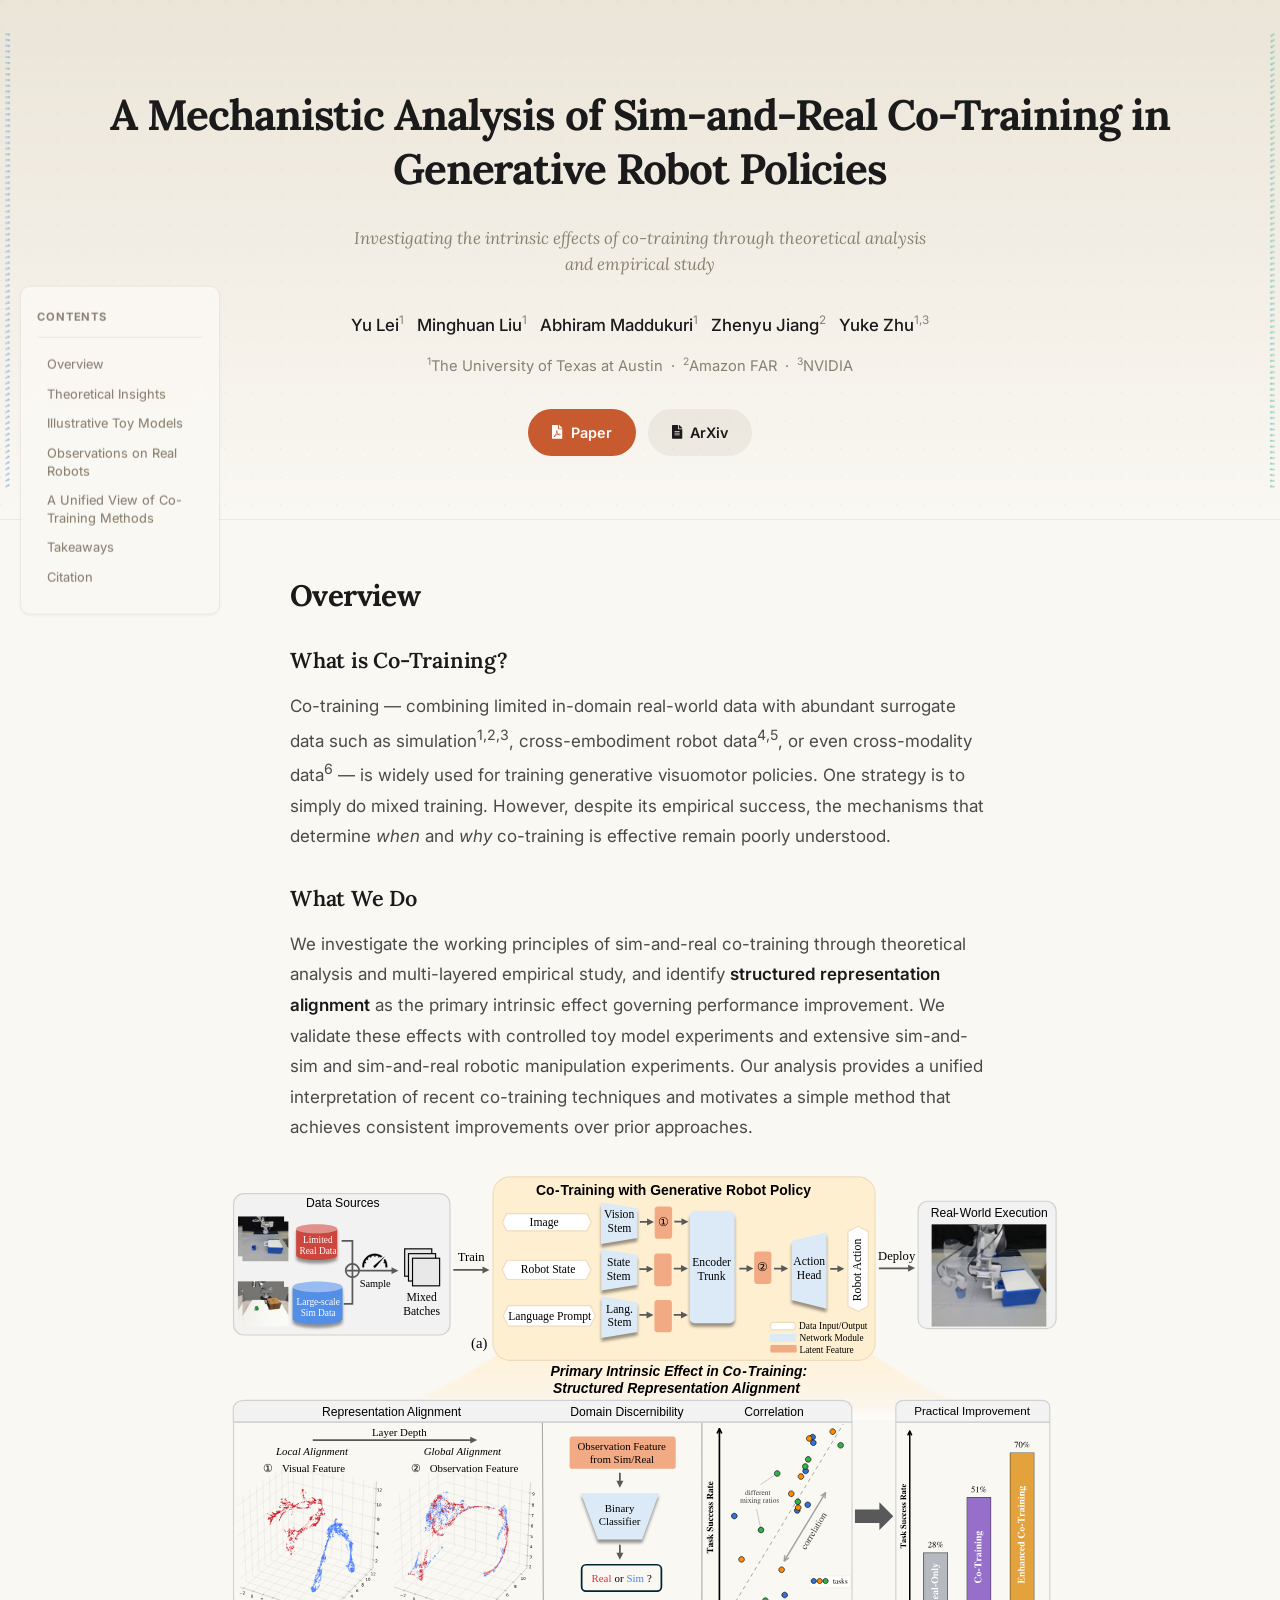
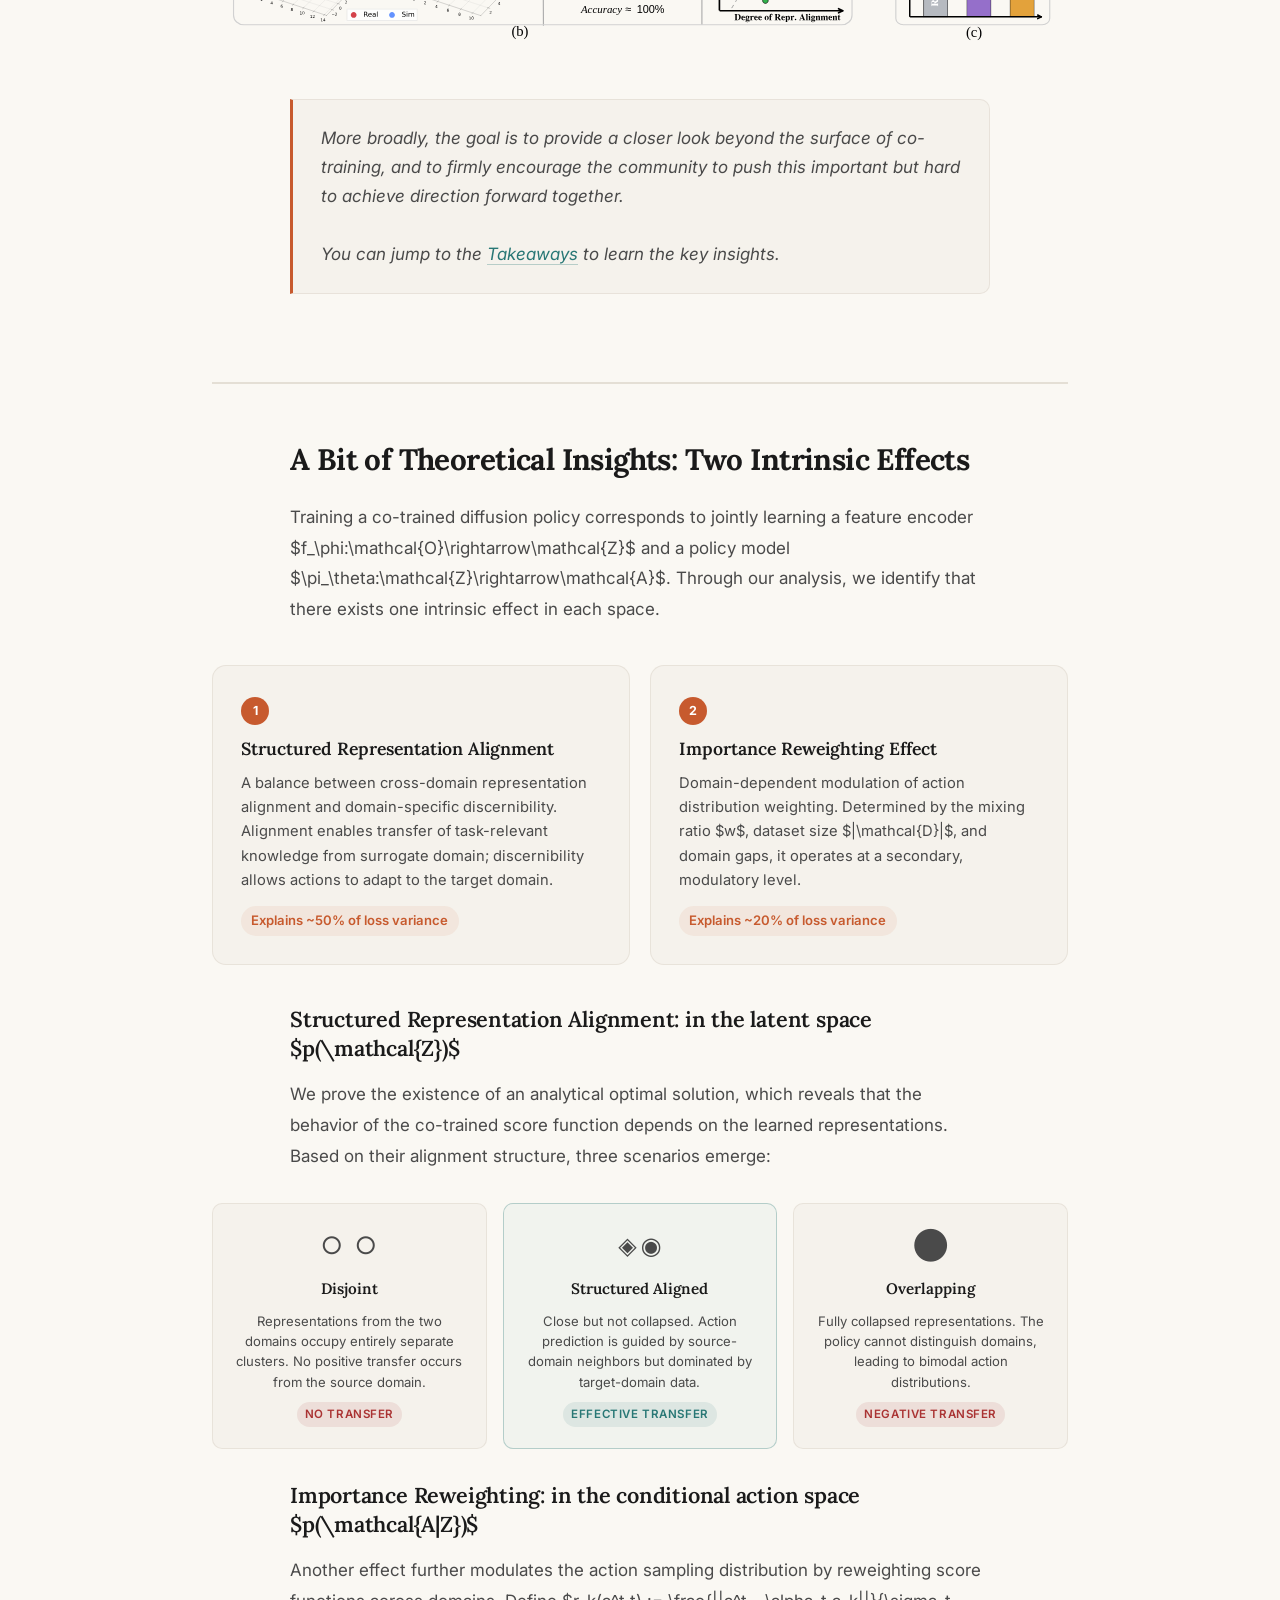
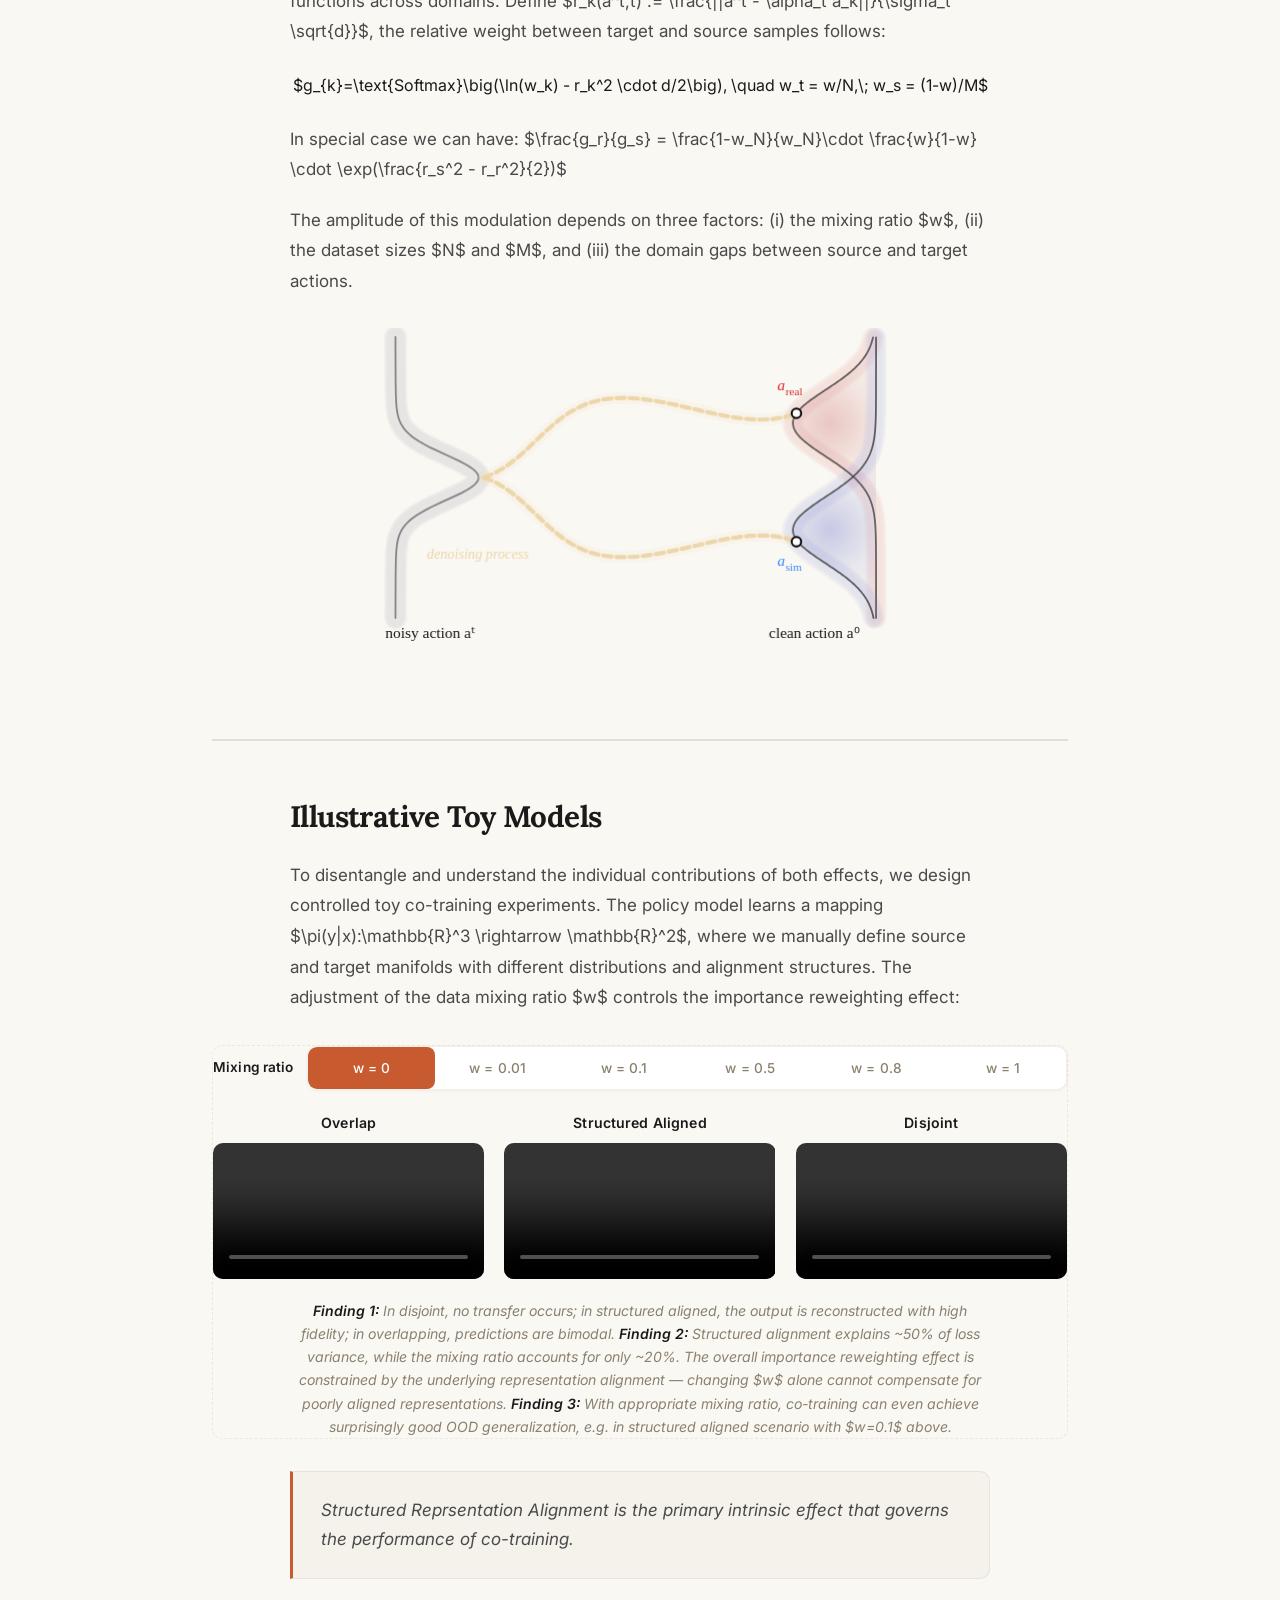
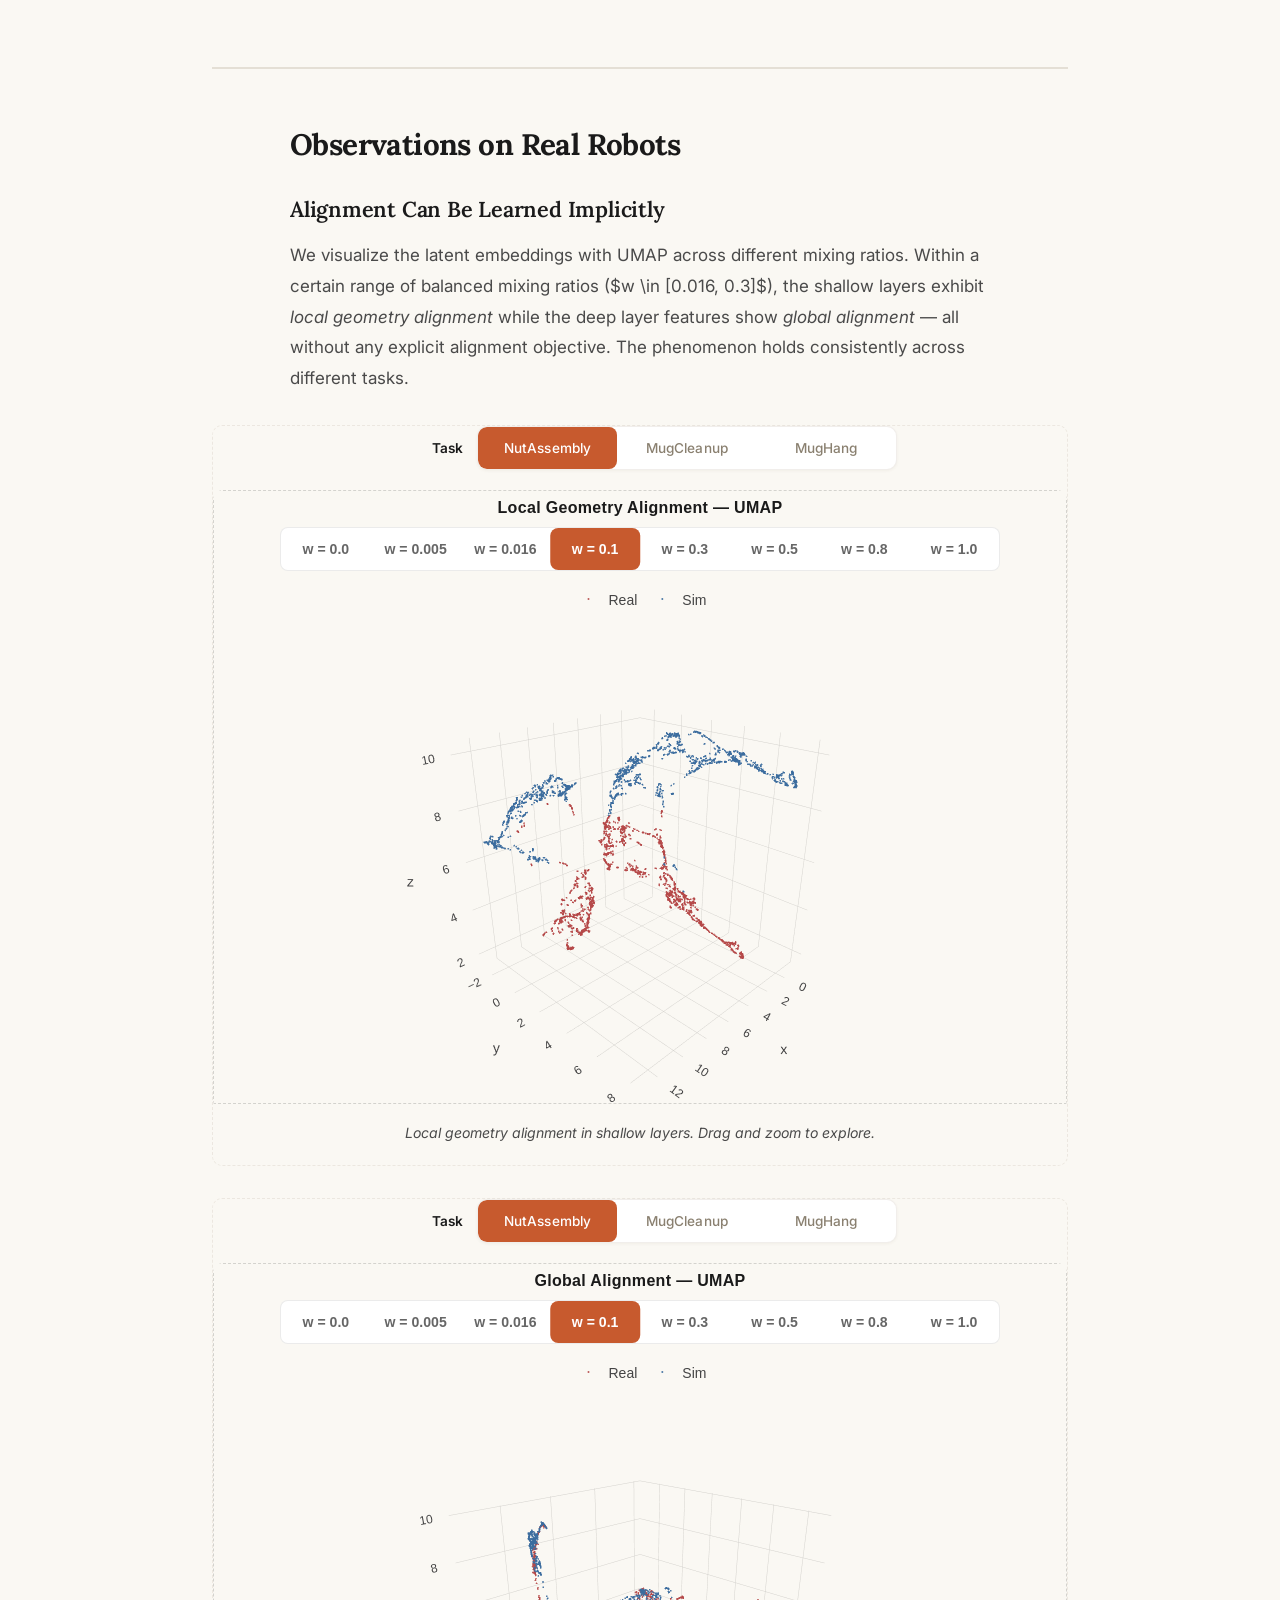
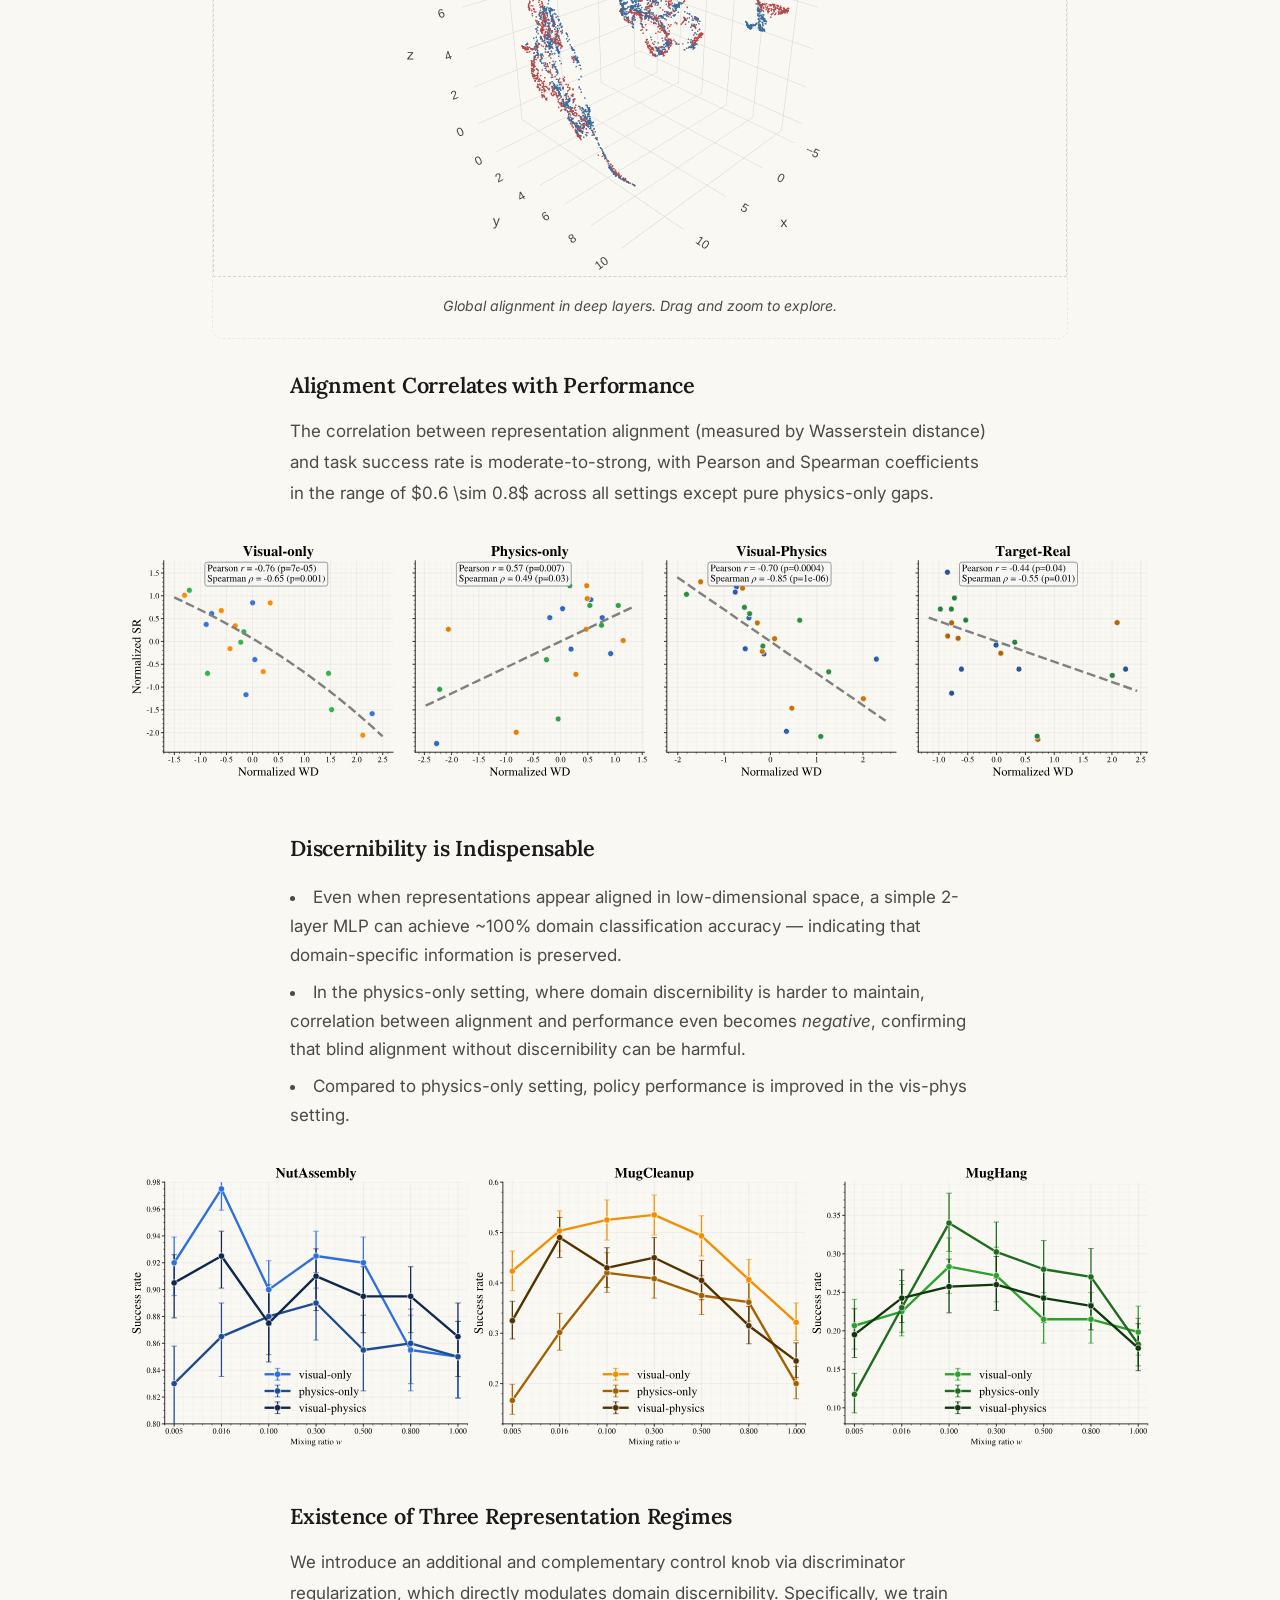
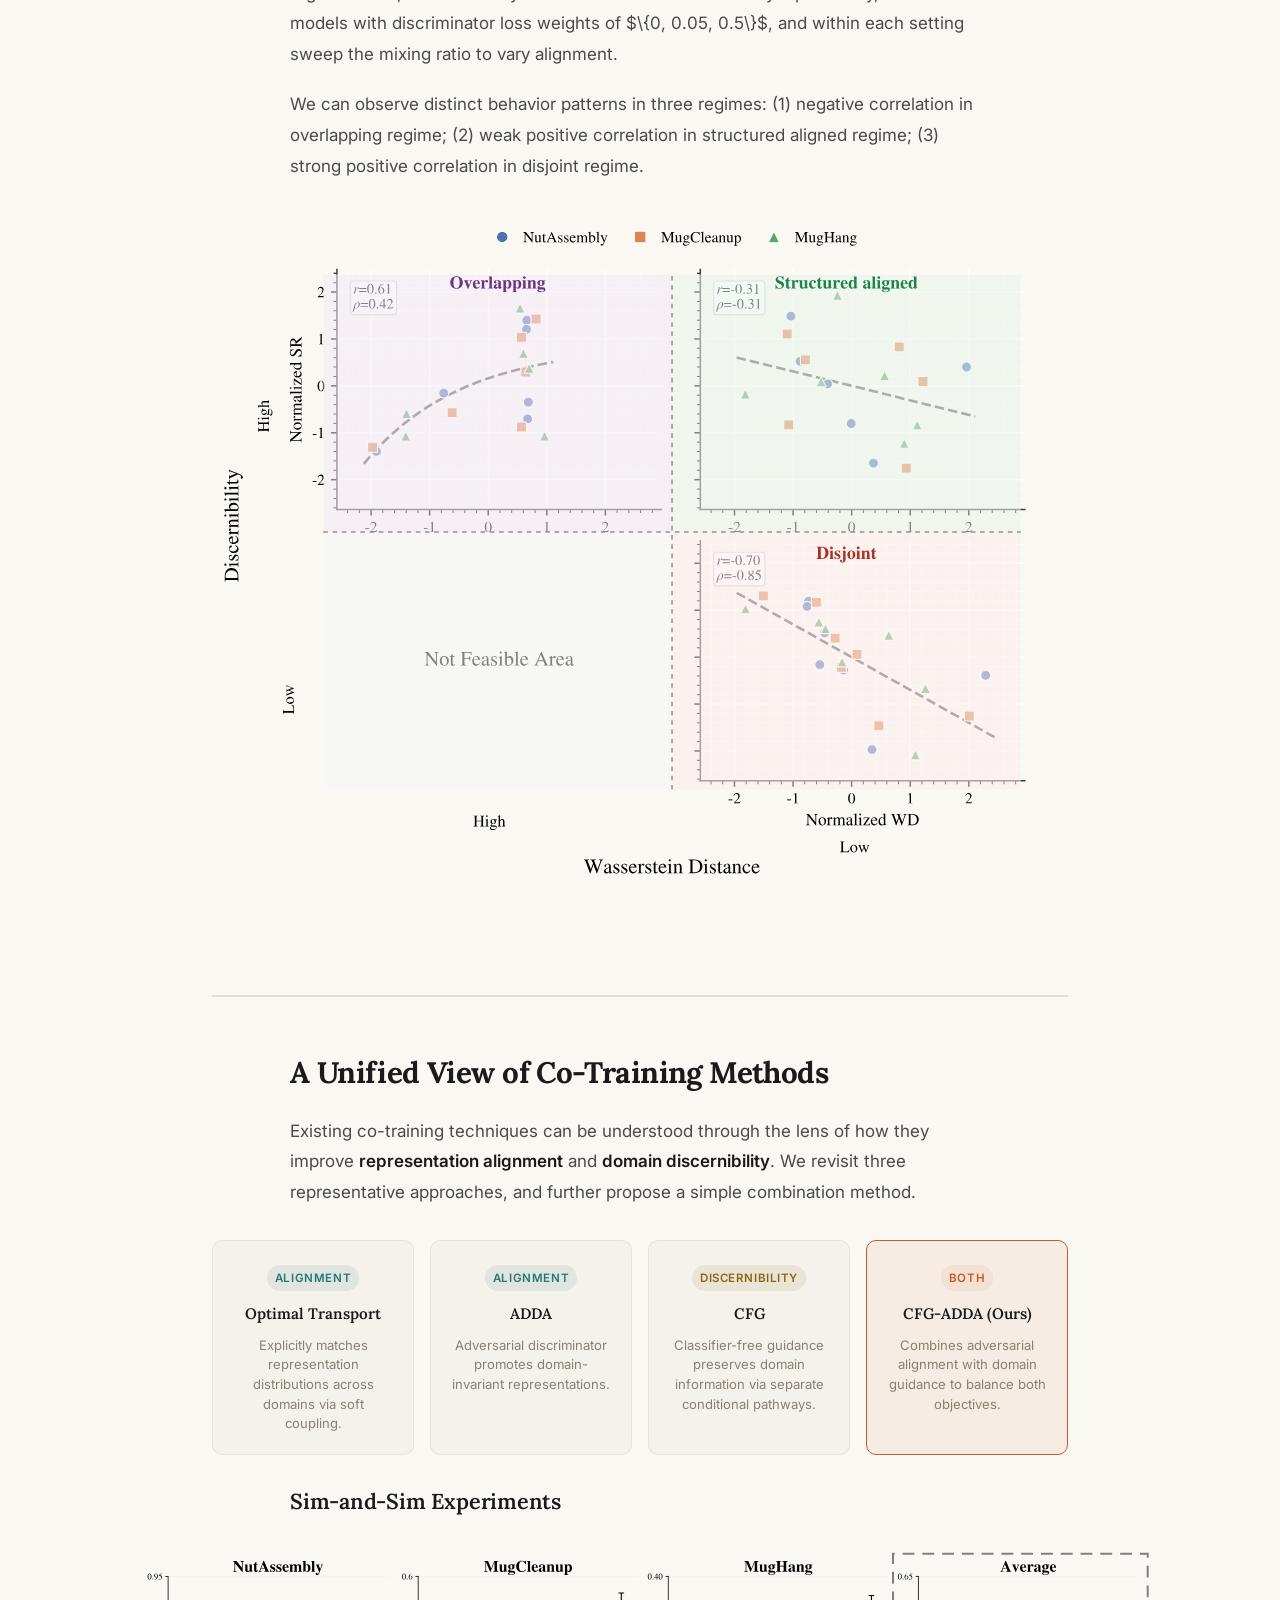
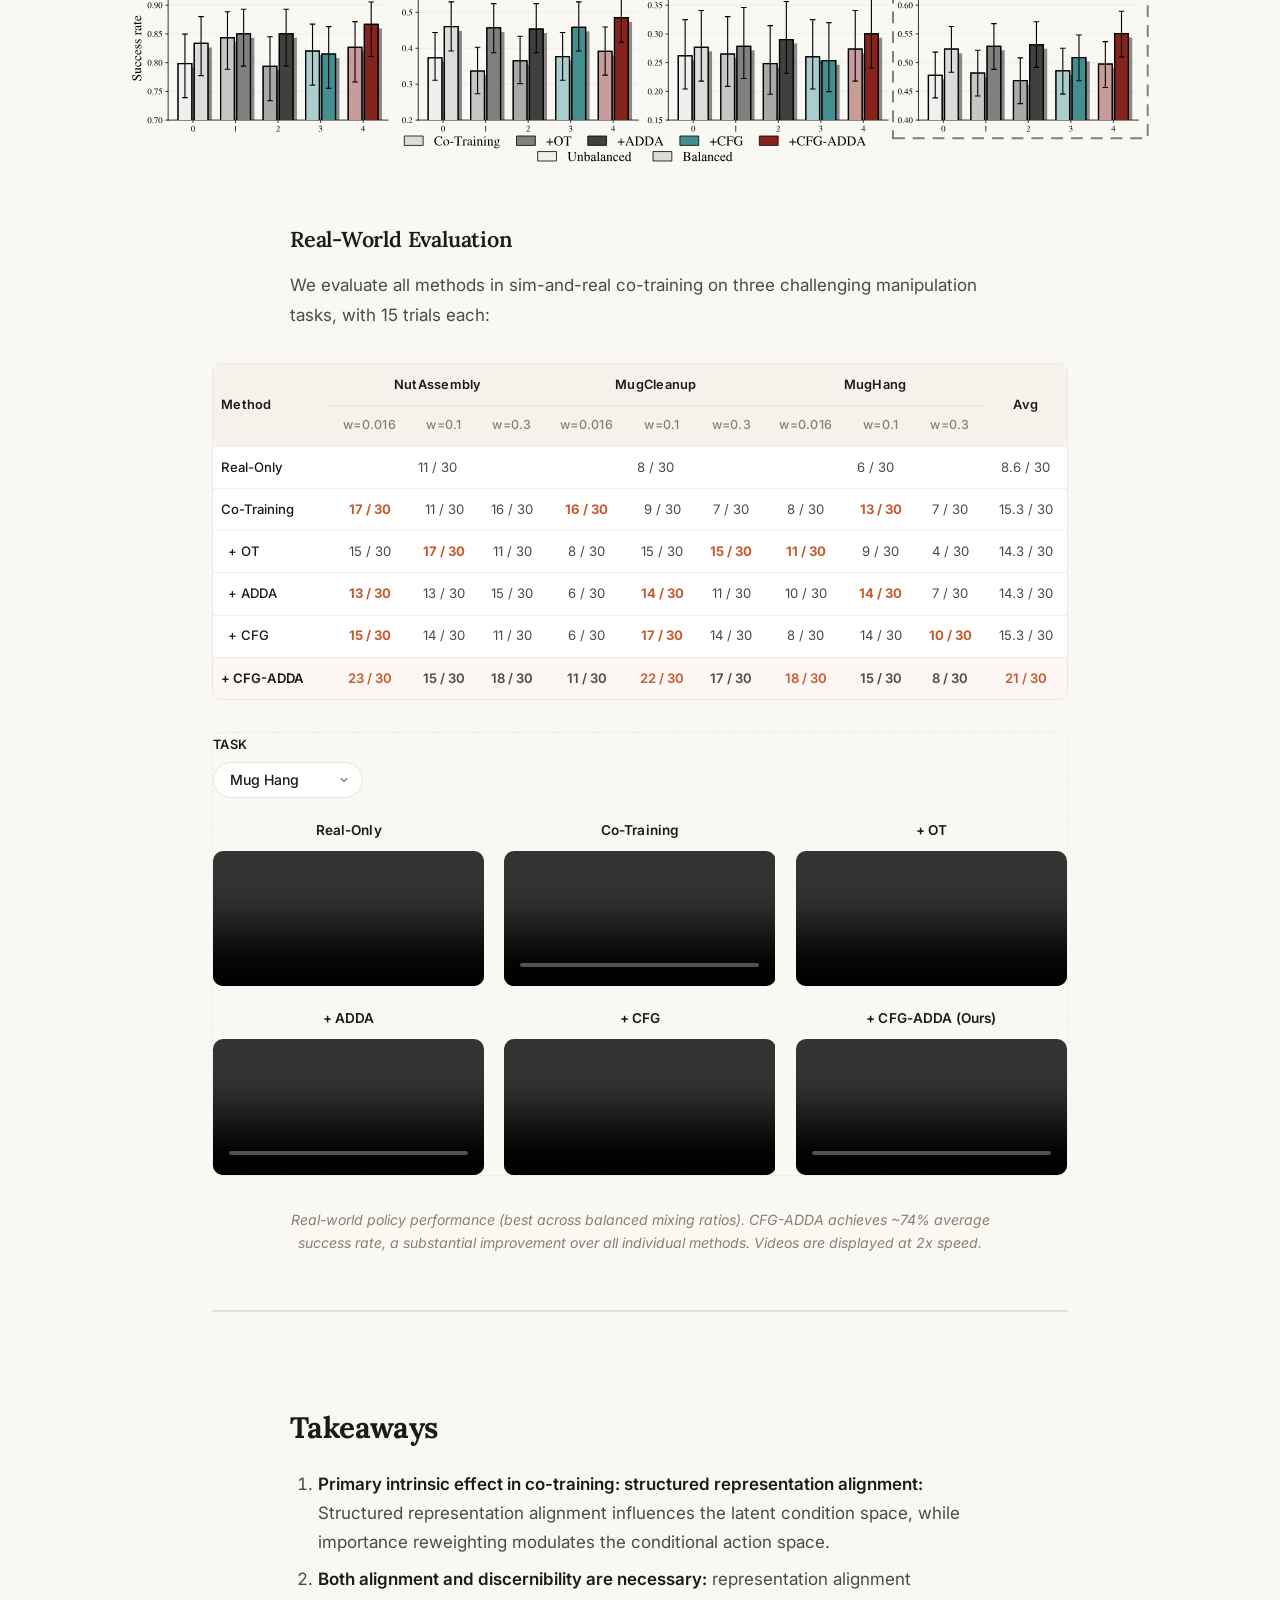
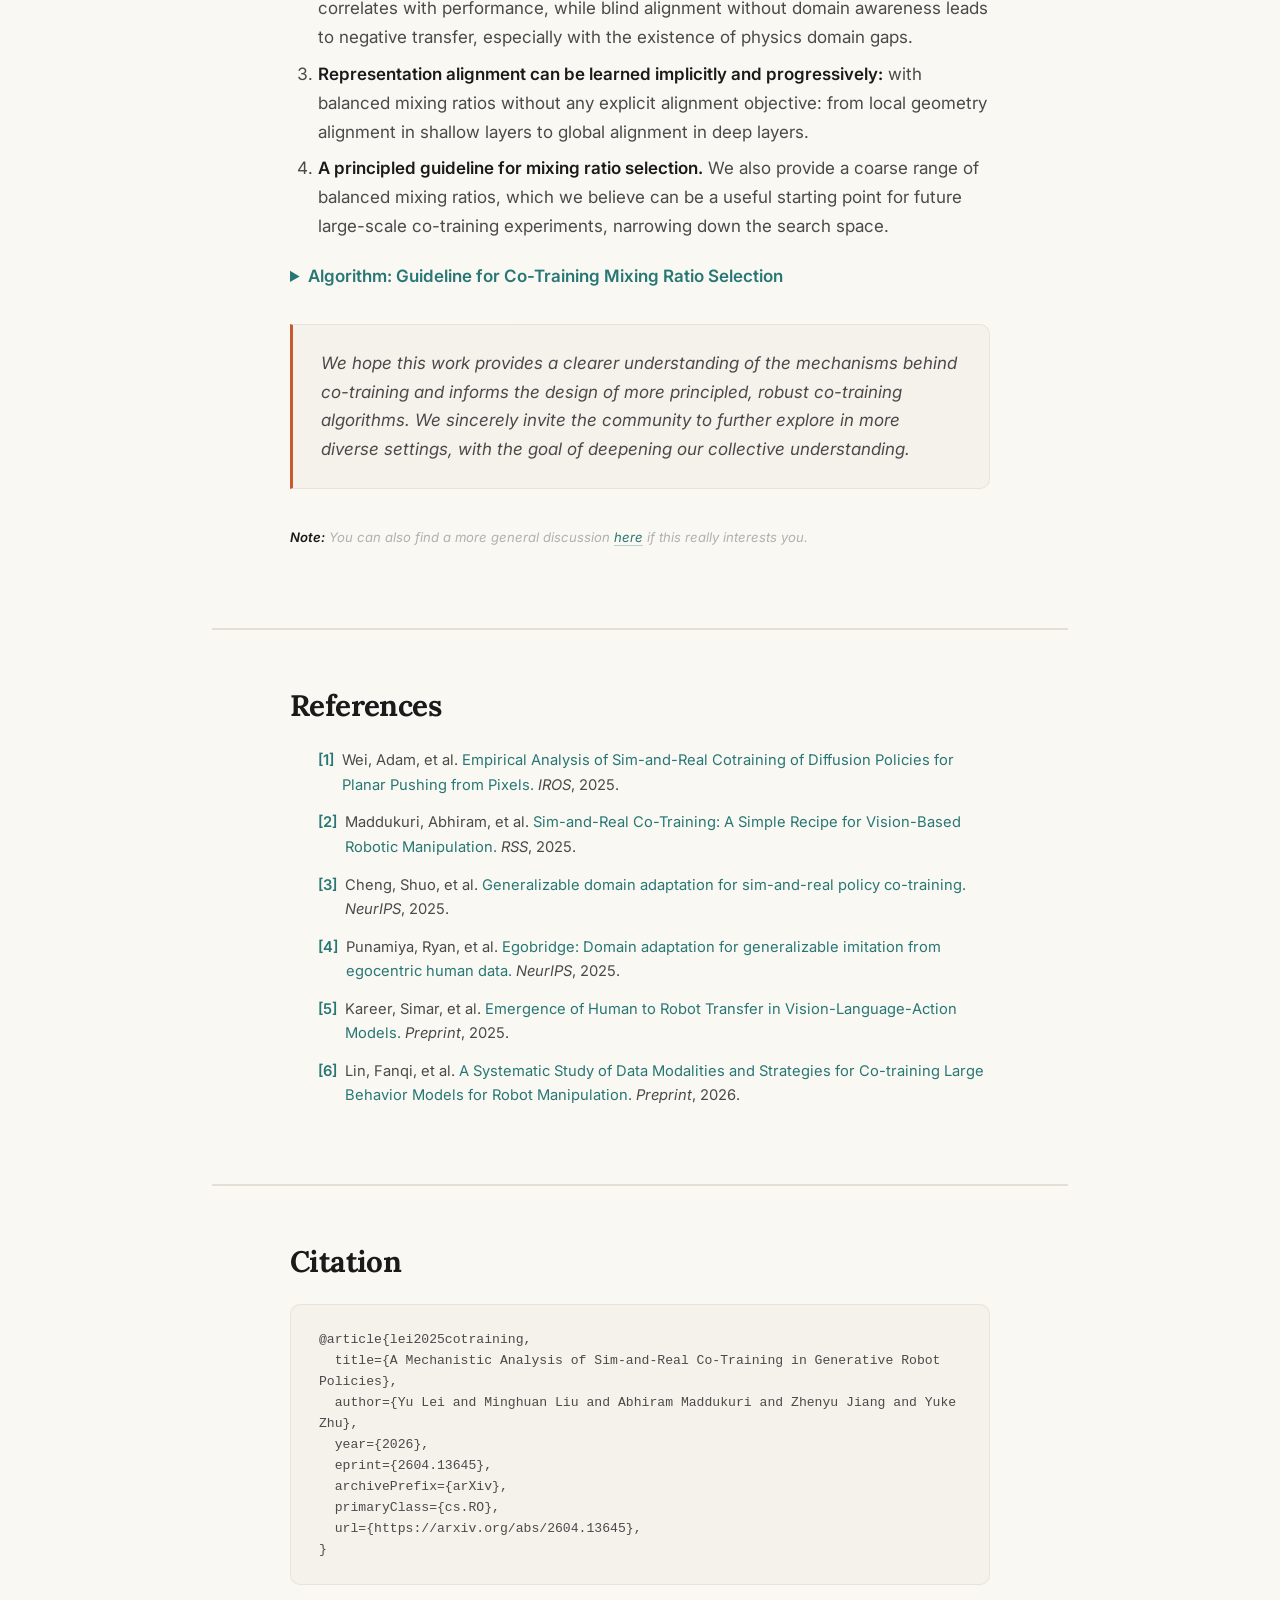
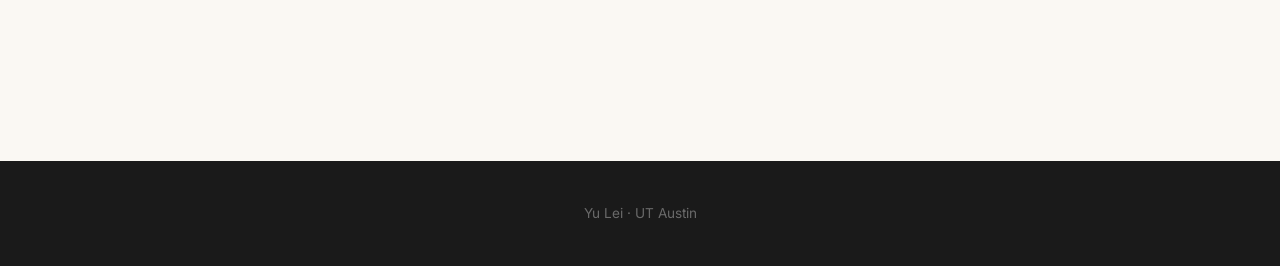
==== commit 83312ef8: "[preview fix]" ====
--- a/index.html
+++ b/index.html
@@ -13,7 +13,7 @@
   <meta name="description" content="A Mechanistic Analysis of Sim-and-Real Co-Training in Generative Robot Policies">
   <meta name="keywords" content="Co-Training, Sim2Real, Sim-and-Real, Robotics, Embodied AI, Diffusion Policy, Representation Alignment">
   <meta name="viewport" content="width=device-width, initial-scale=1">
-  <title>A Mechanistic Analysis of Co-Training in Generative Policies</title>
+  <title>A Mechanistic Analysis of Sim-and-Real Co-Training in Generative Robot Policies</title>
 
   <link rel="icon" href="favicon.png" type="image/png">
   <link href="https://fonts.googleapis.com/css2?family=Inter:wght@400;500;600;700&family=Lora:ital,wght@0,400;0,500;0,600;0,700;1,400&display=swap" rel="stylesheet">
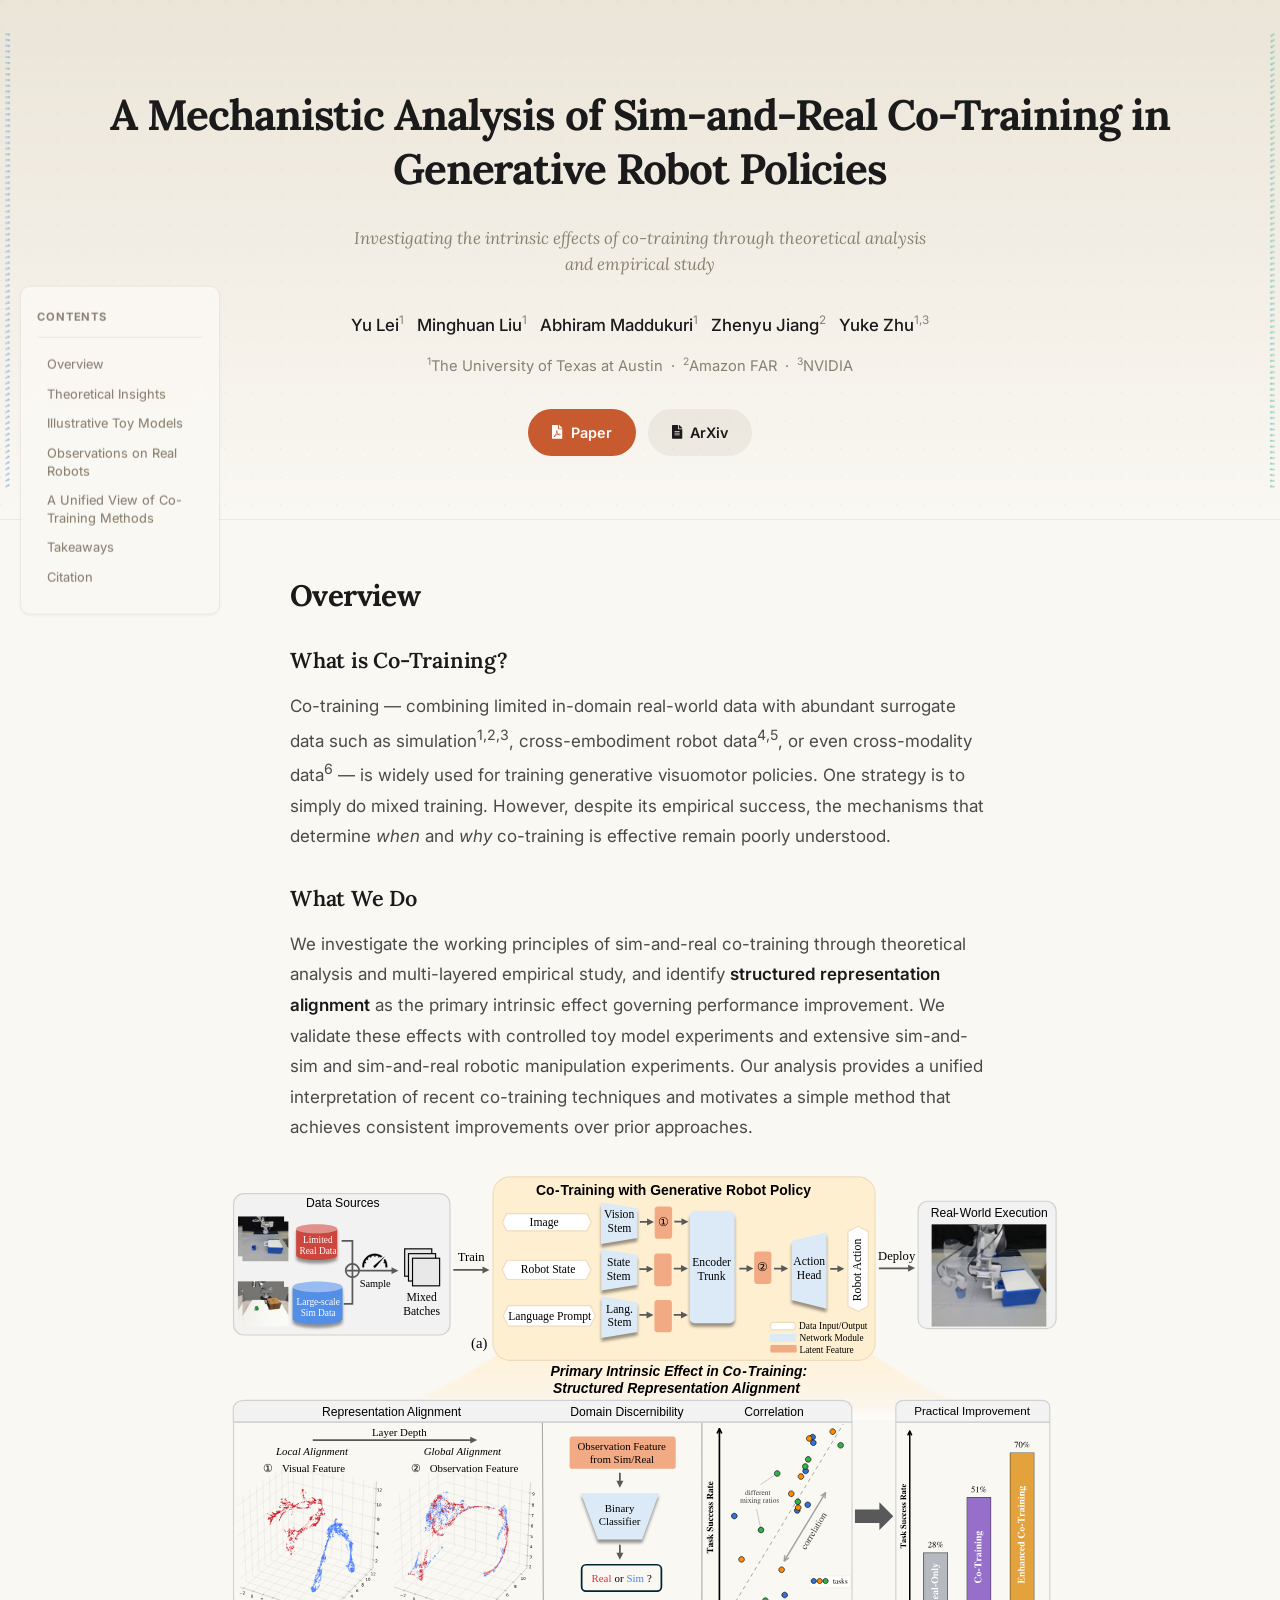
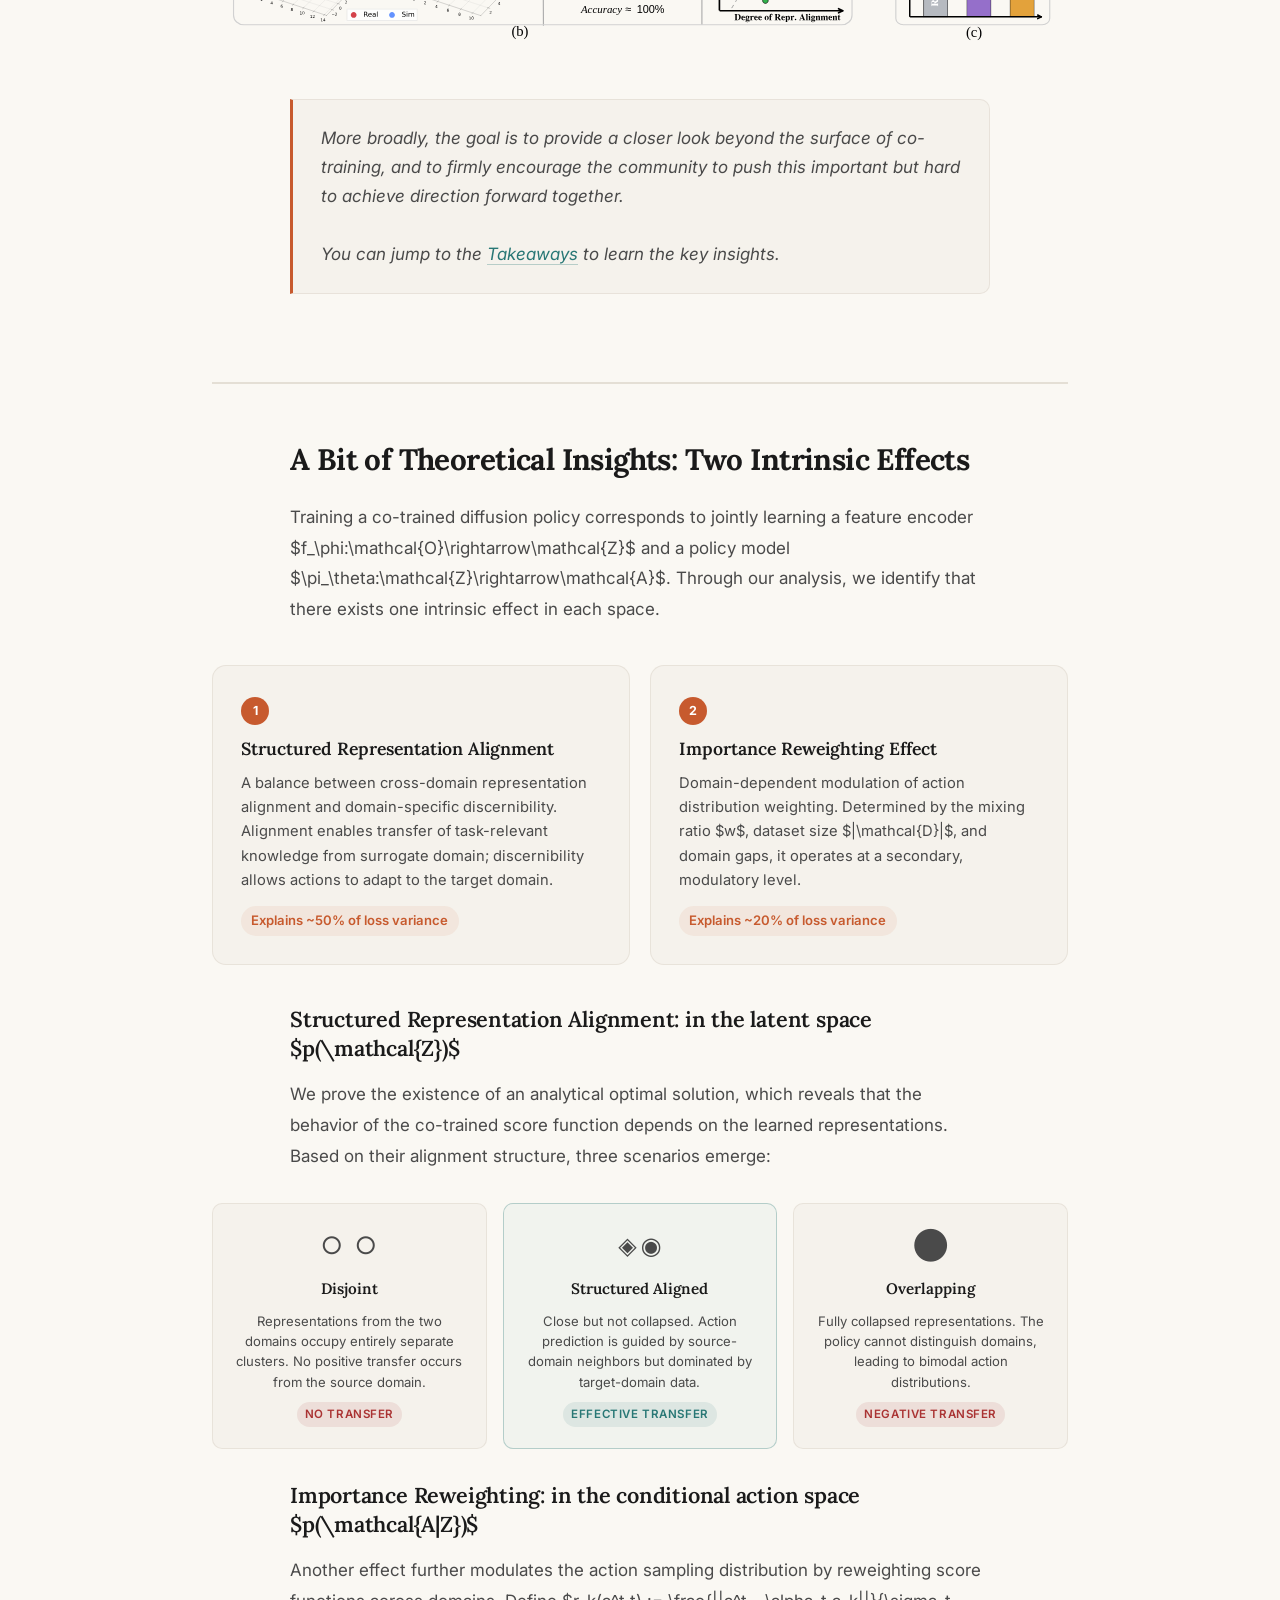
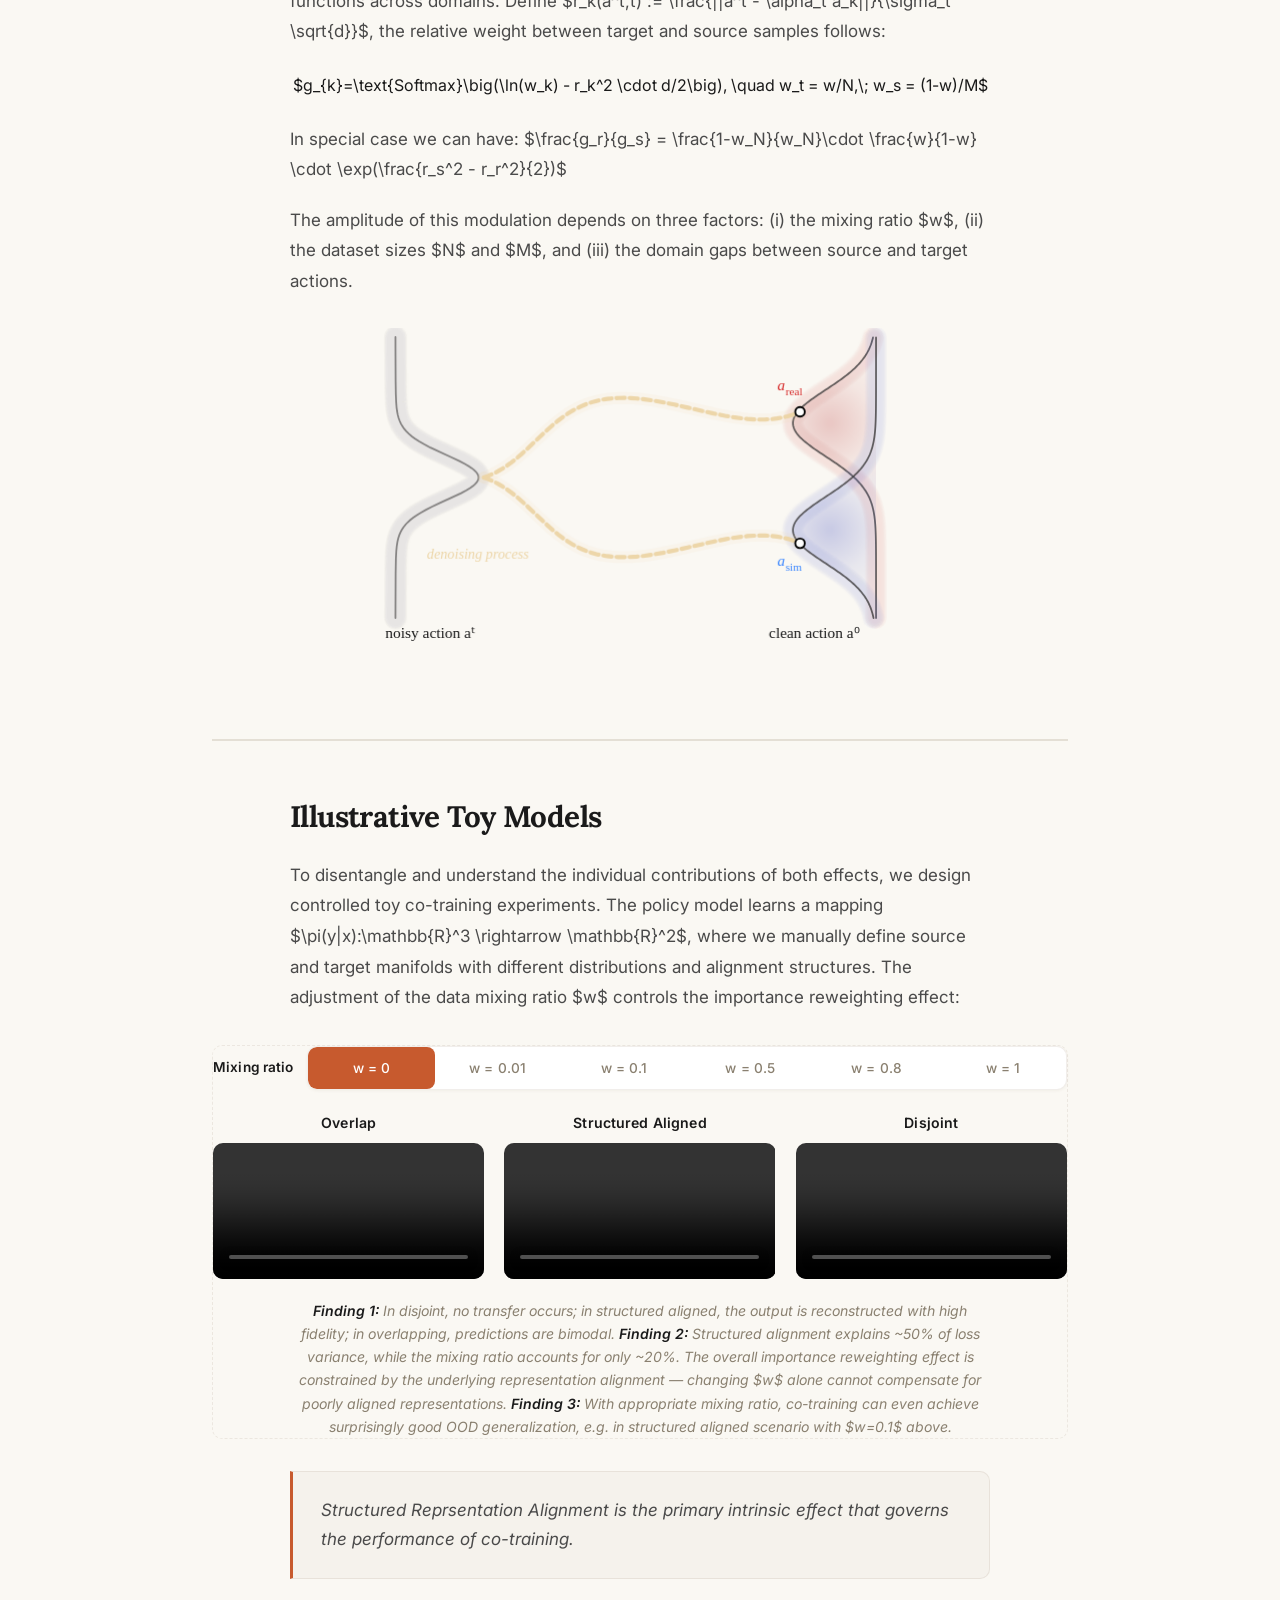
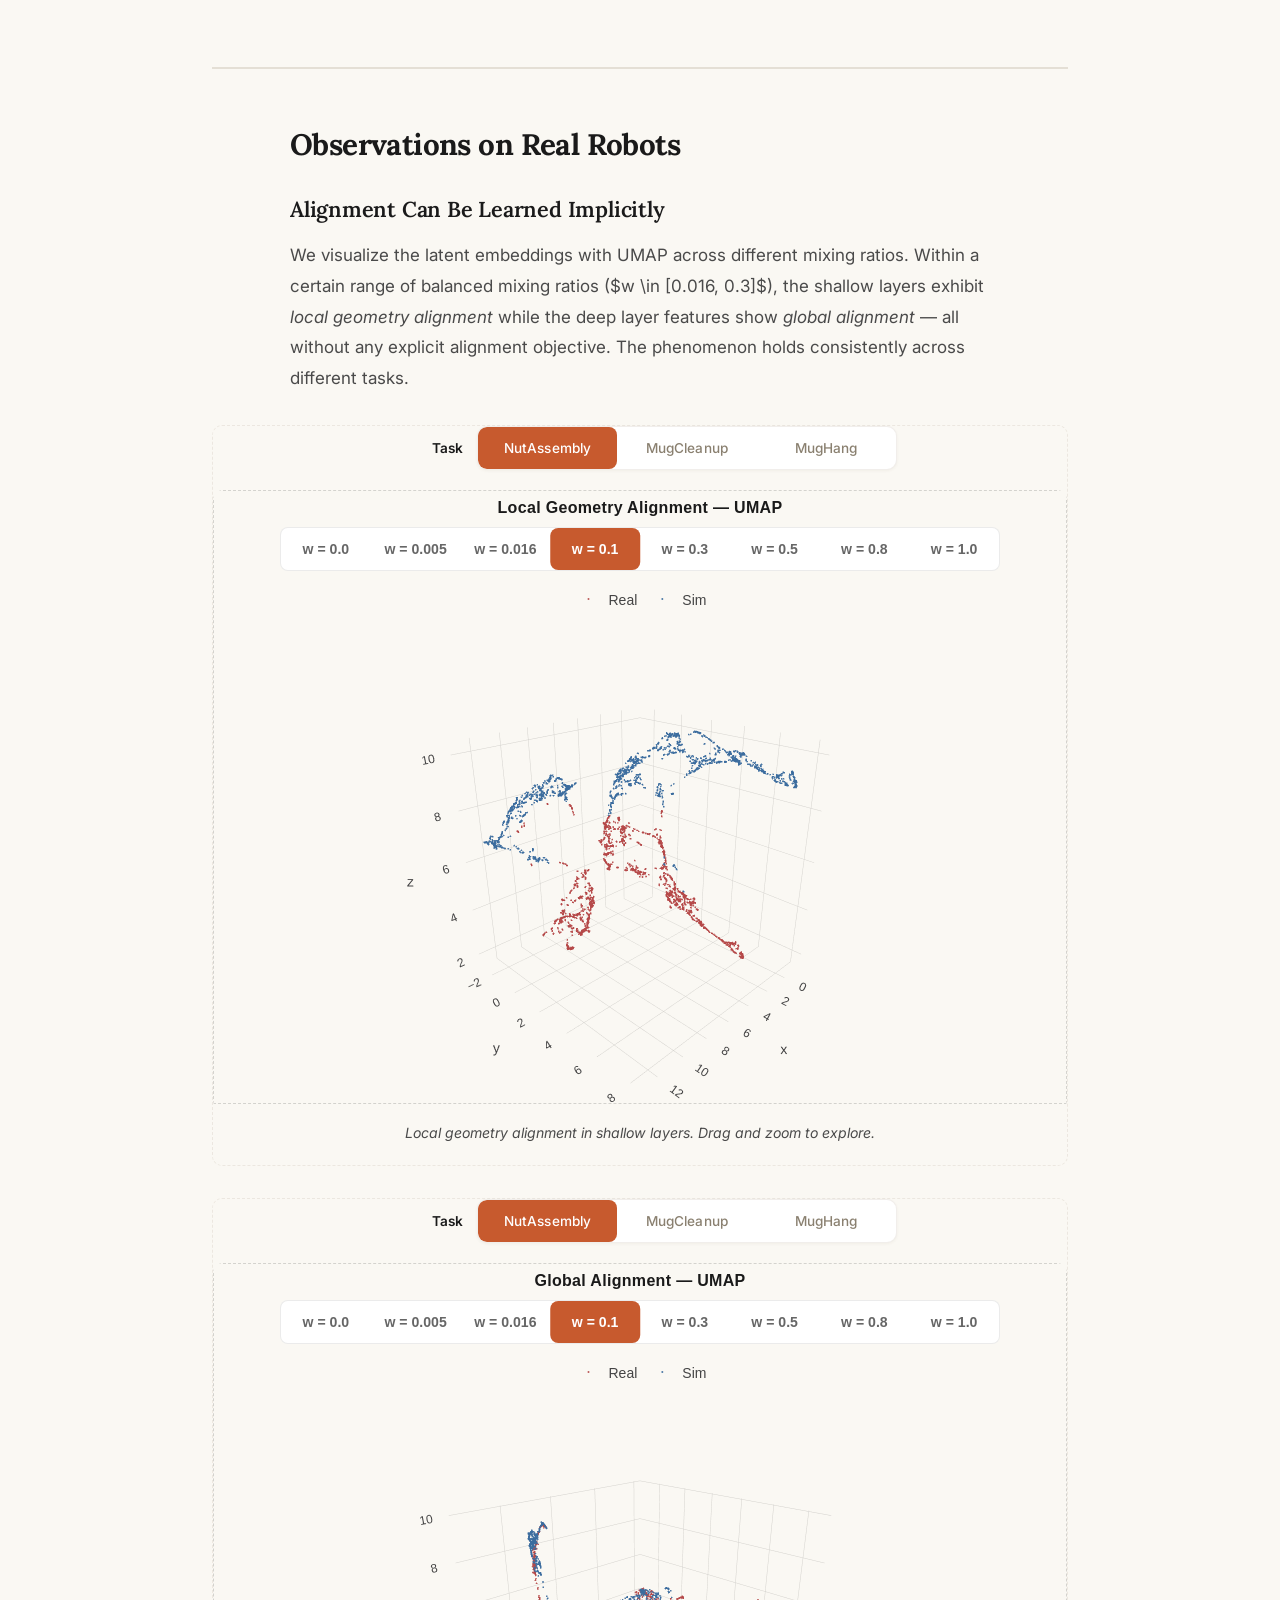
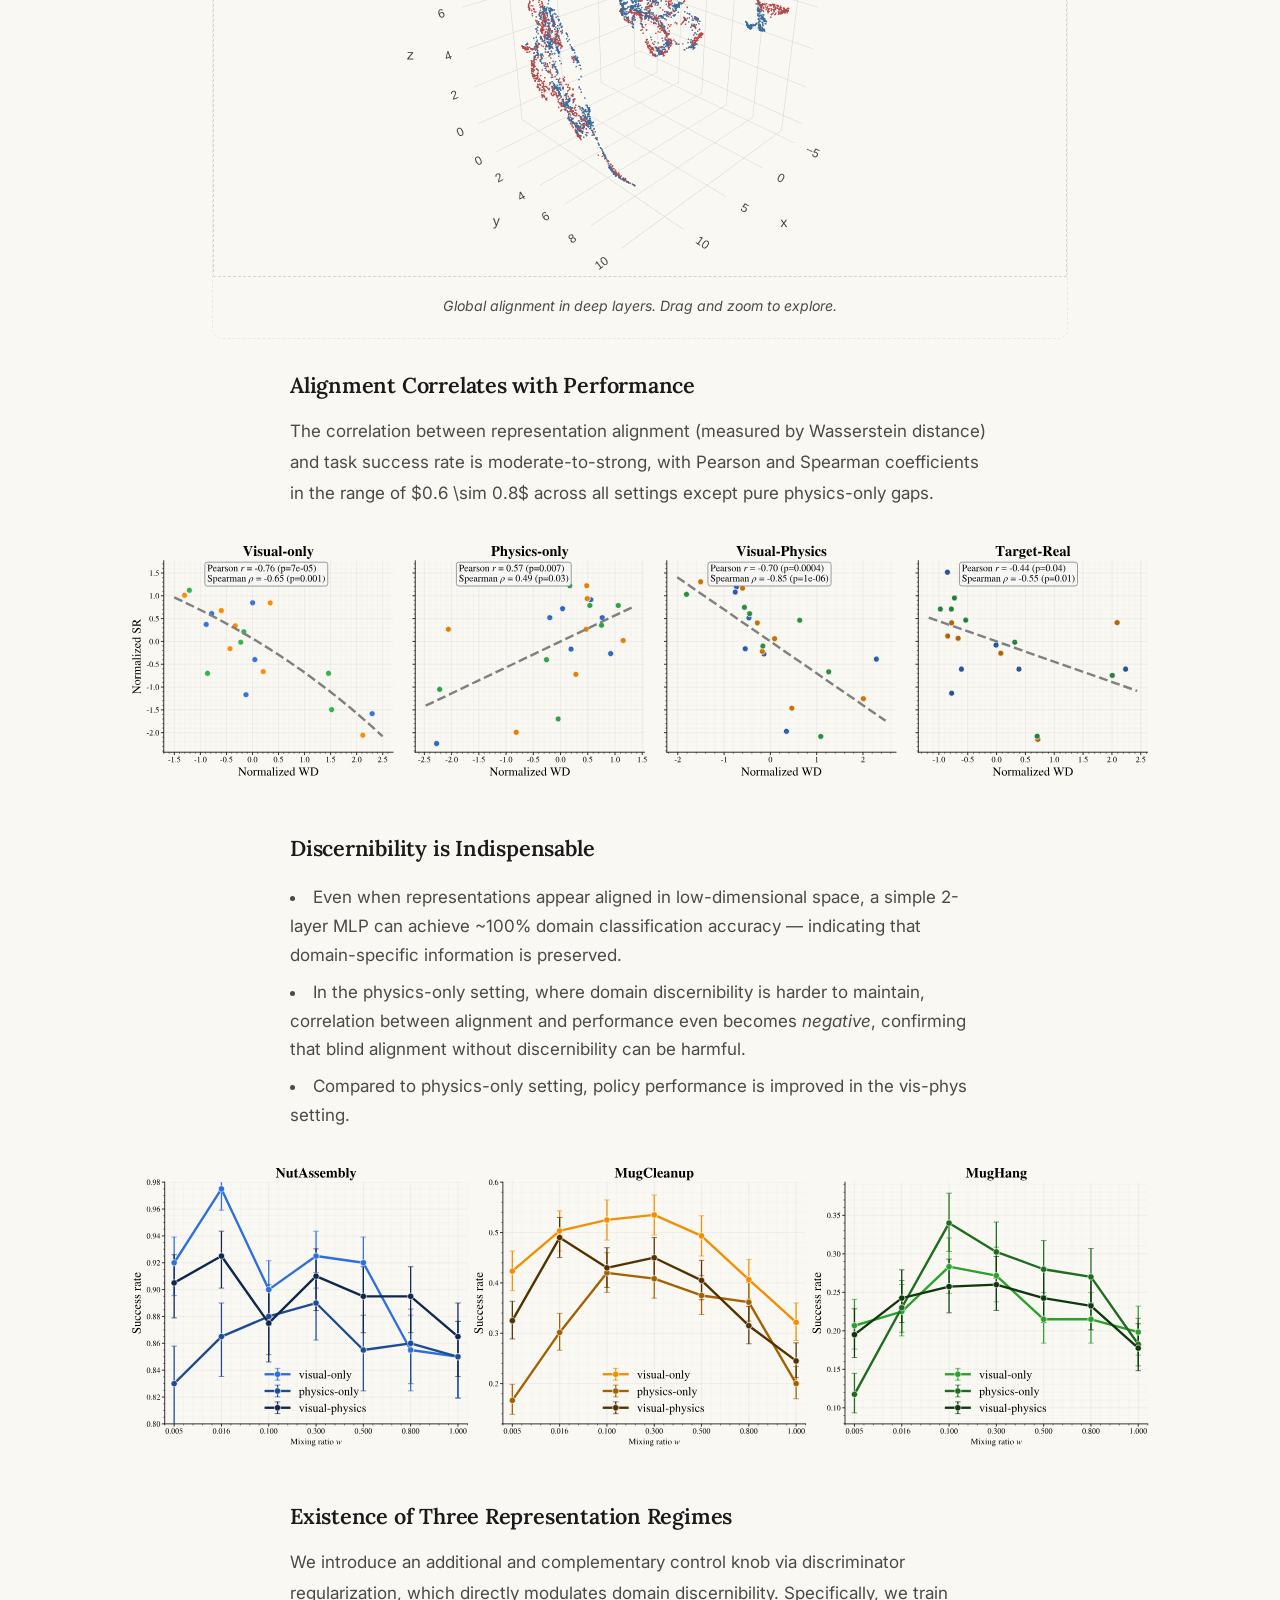
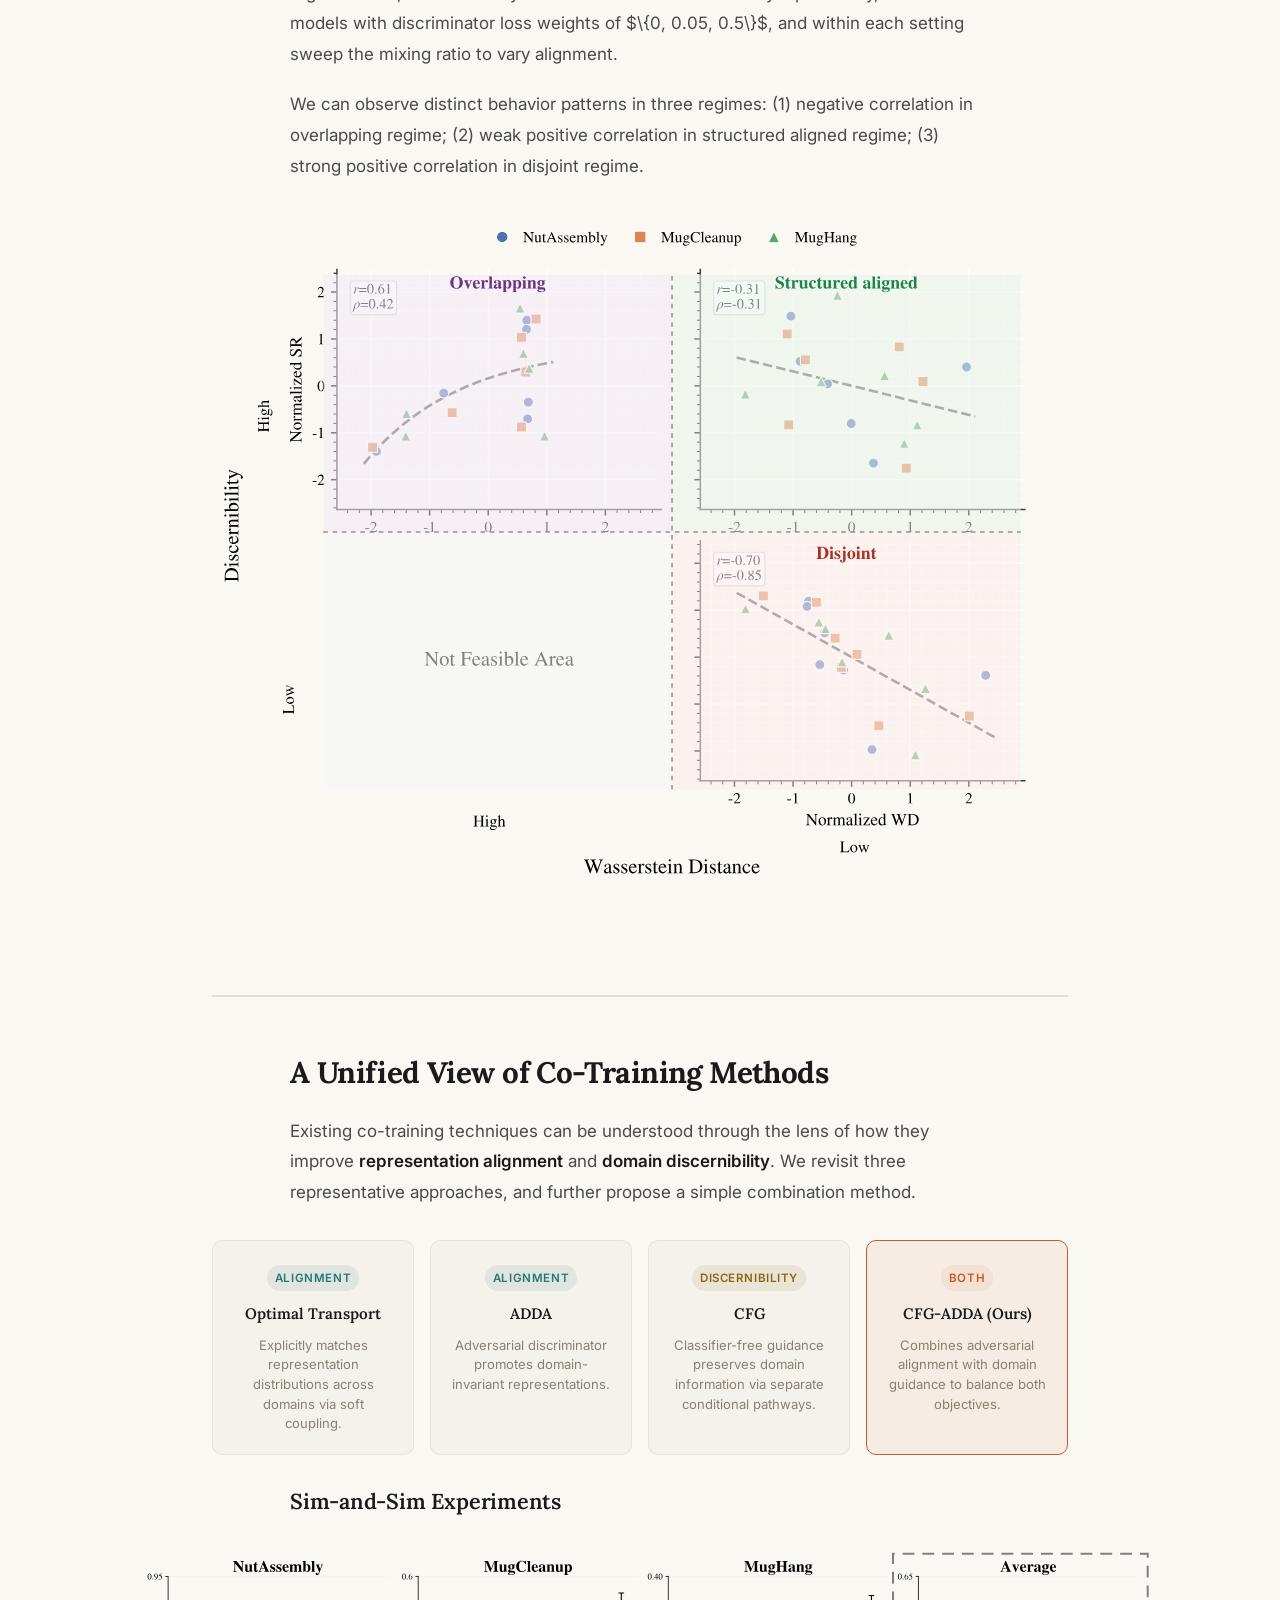
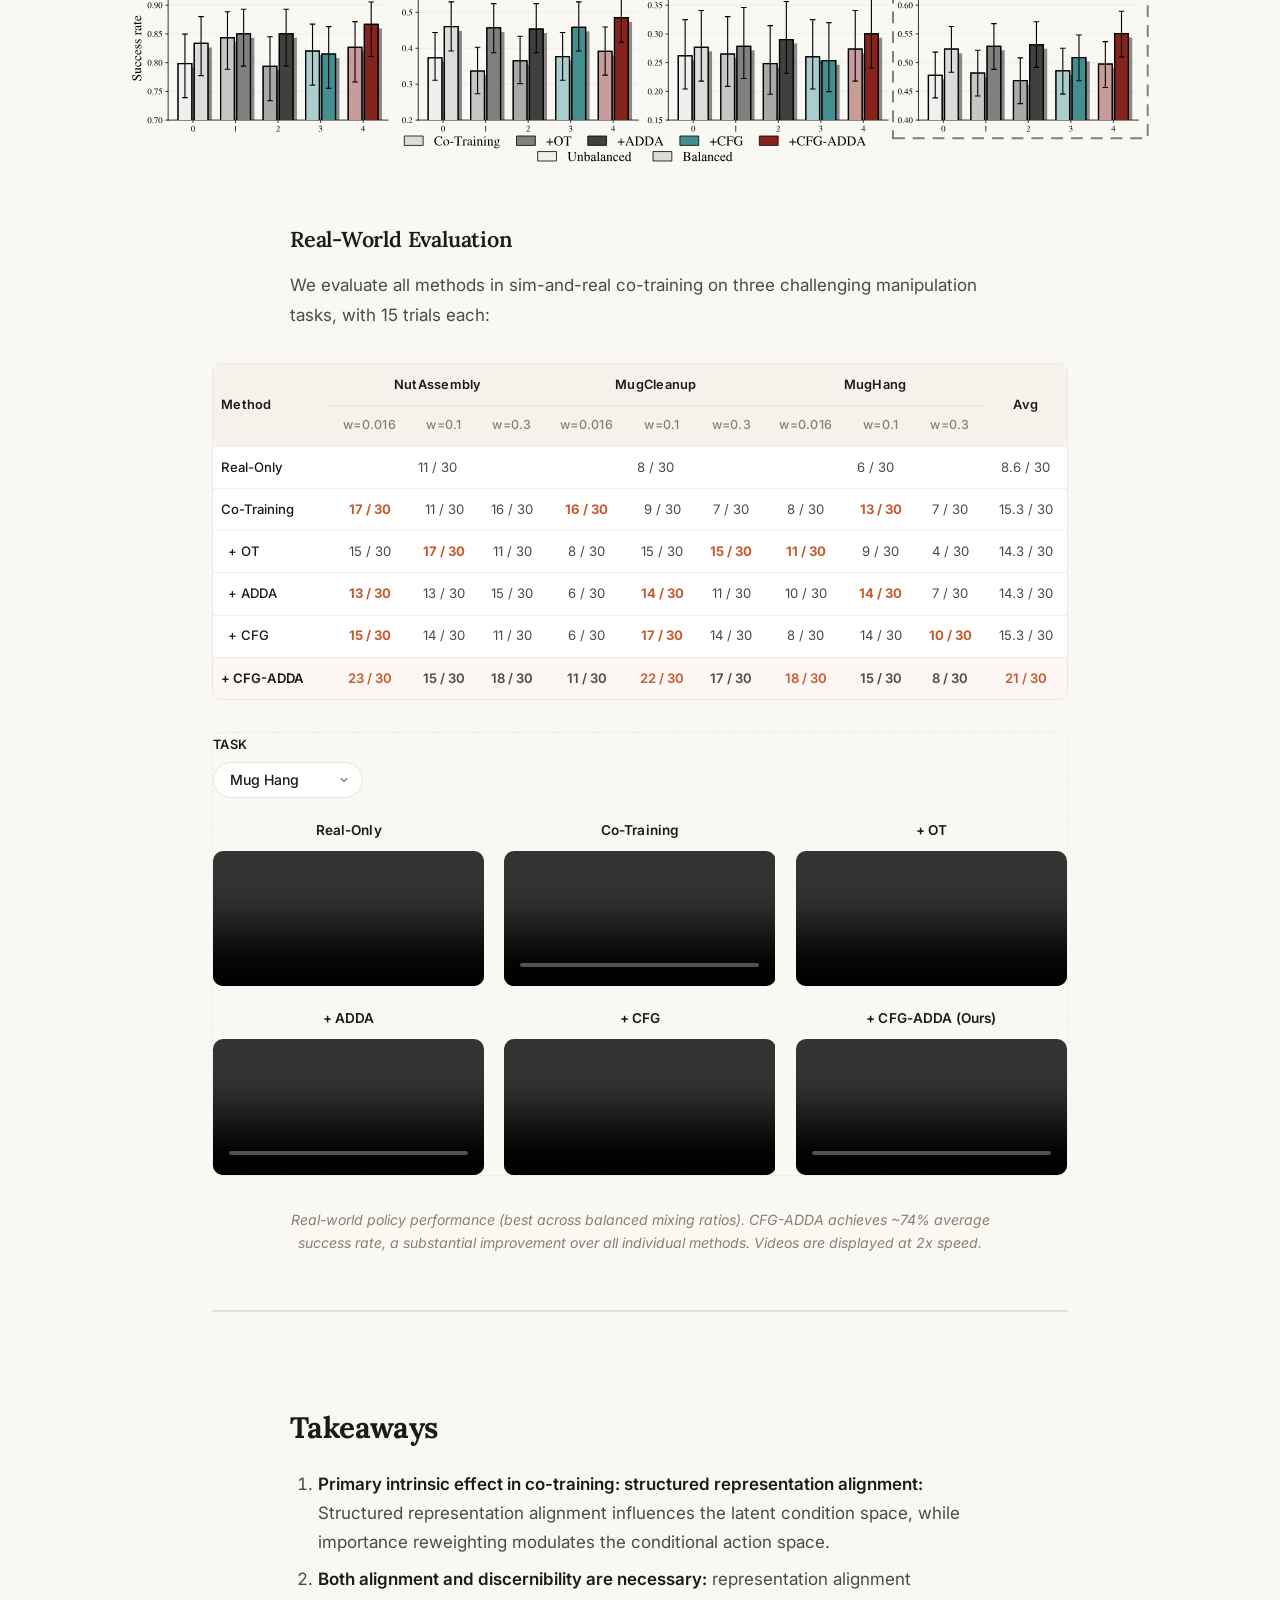
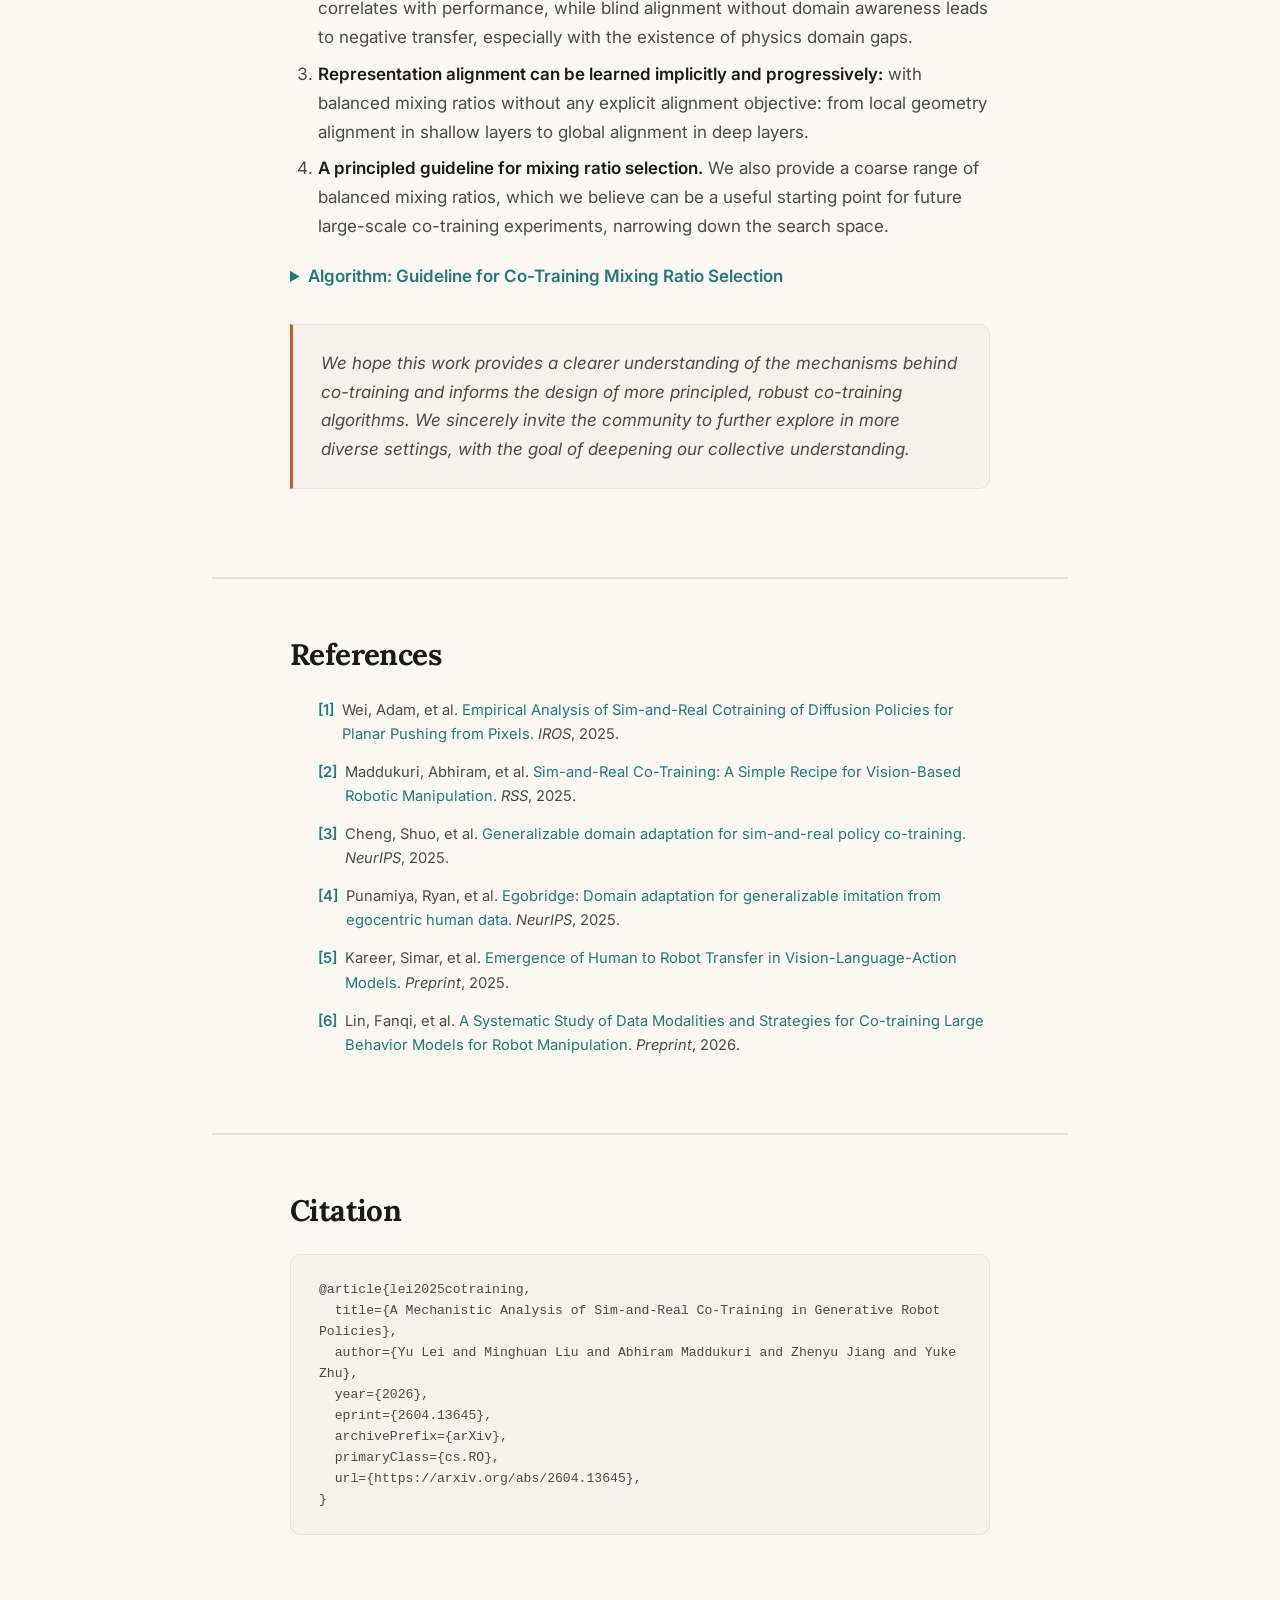
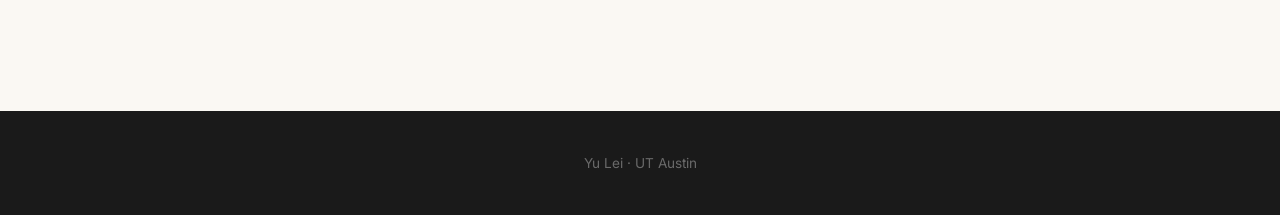
==== commit af1667b8: "[small fix]" ====
--- a/index.html
+++ b/index.html
@@ -1469,11 +1469,11 @@
           </p>
         </div>
 
-        <p>
+        <!-- <p>
           <span style="color: #b0b0b0; font-size: 0.82rem; font-style: italic;"><strong>Note:</strong> You can also find a more general discussion <a href="https://arxiv.org/abs/2602.01067" target="_blank" rel="noopener noreferrer">here</a> if this really interests you.</span>
-          <!-- <br>
-          <span style="color: #b0b0b0; font-size: 0.82rem; font-style: italic;">Disclaimer: The discussions here are only the perspective of Yu Lei, and do not represent other authors or members in UT RPL lab.</span> -->
-        </p>
+          <br>
+          <span style="color: #b0b0b0; font-size: 0.82rem; font-style: italic;">Disclaimer: The discussions here are only the perspective of Yu Lei, and do not represent other authors or members in UT RPL lab.</span>
+        </p> -->
       </div>
     </section>
 
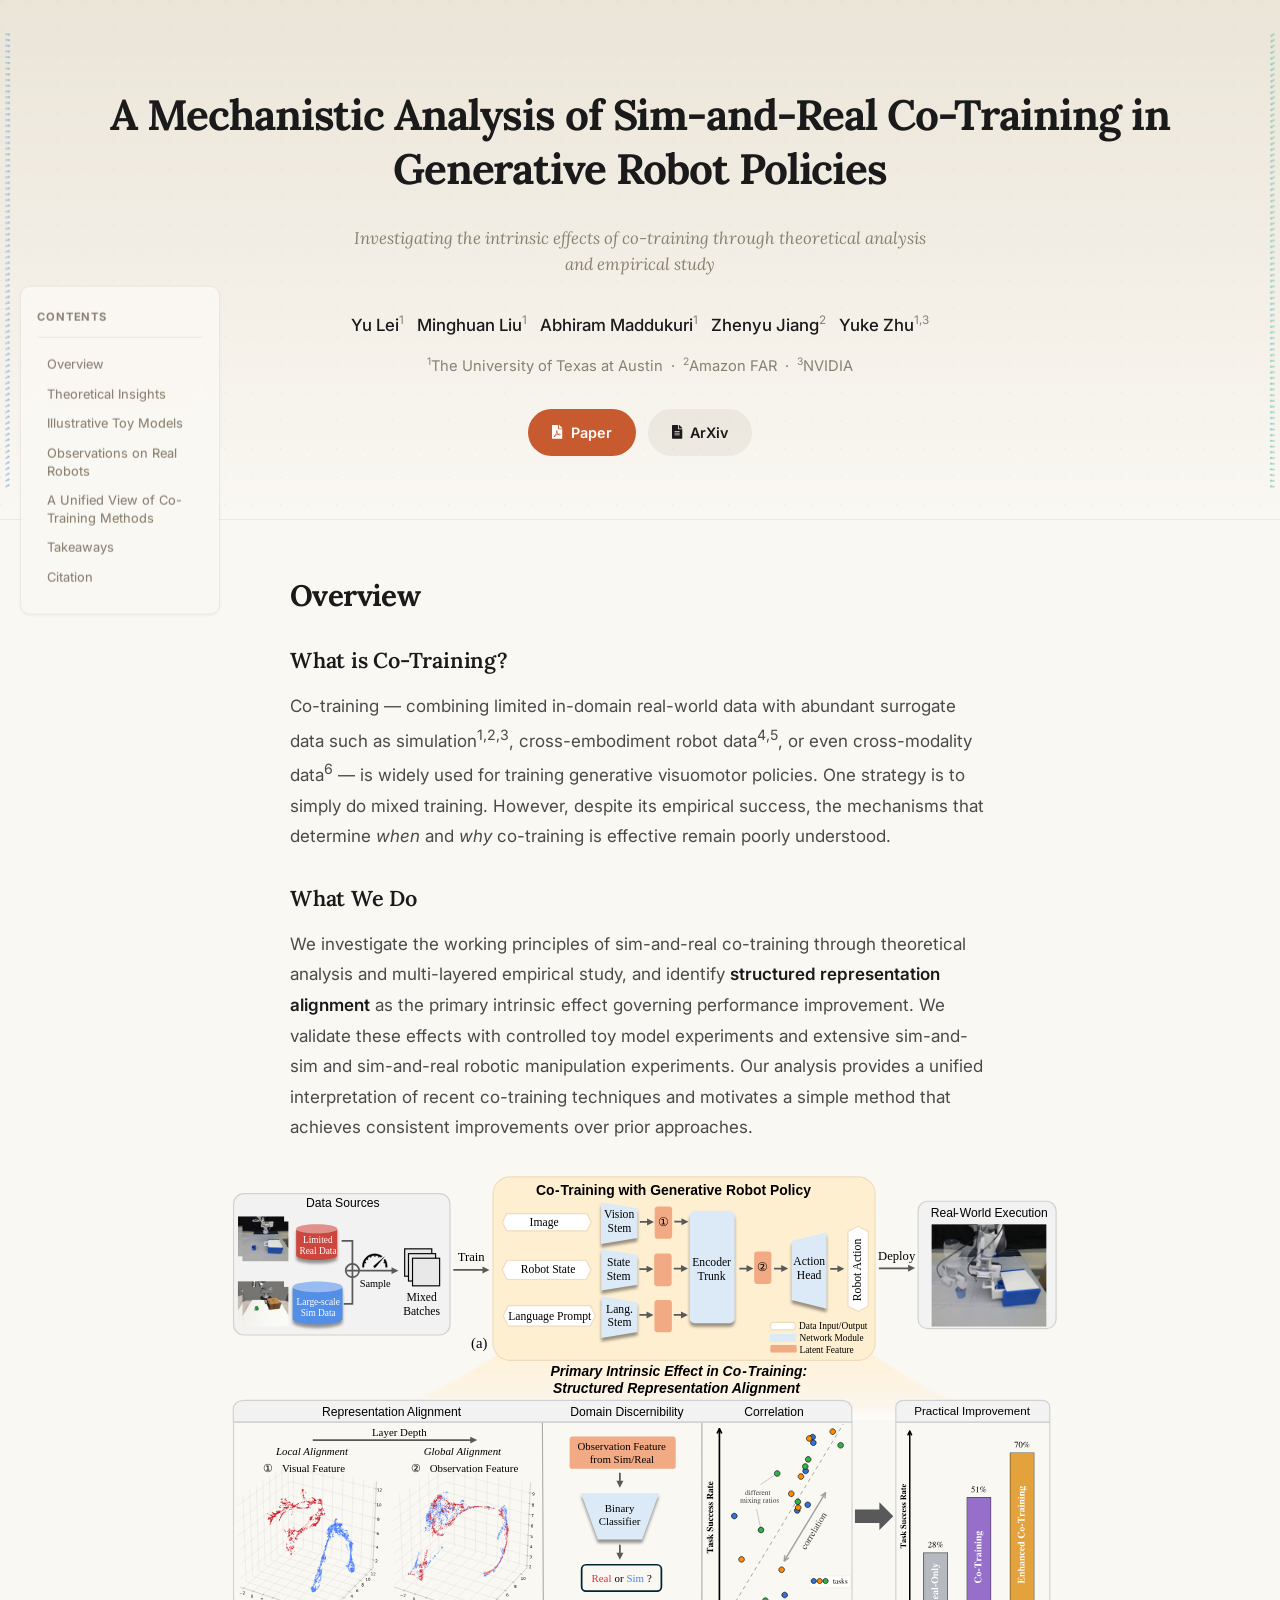
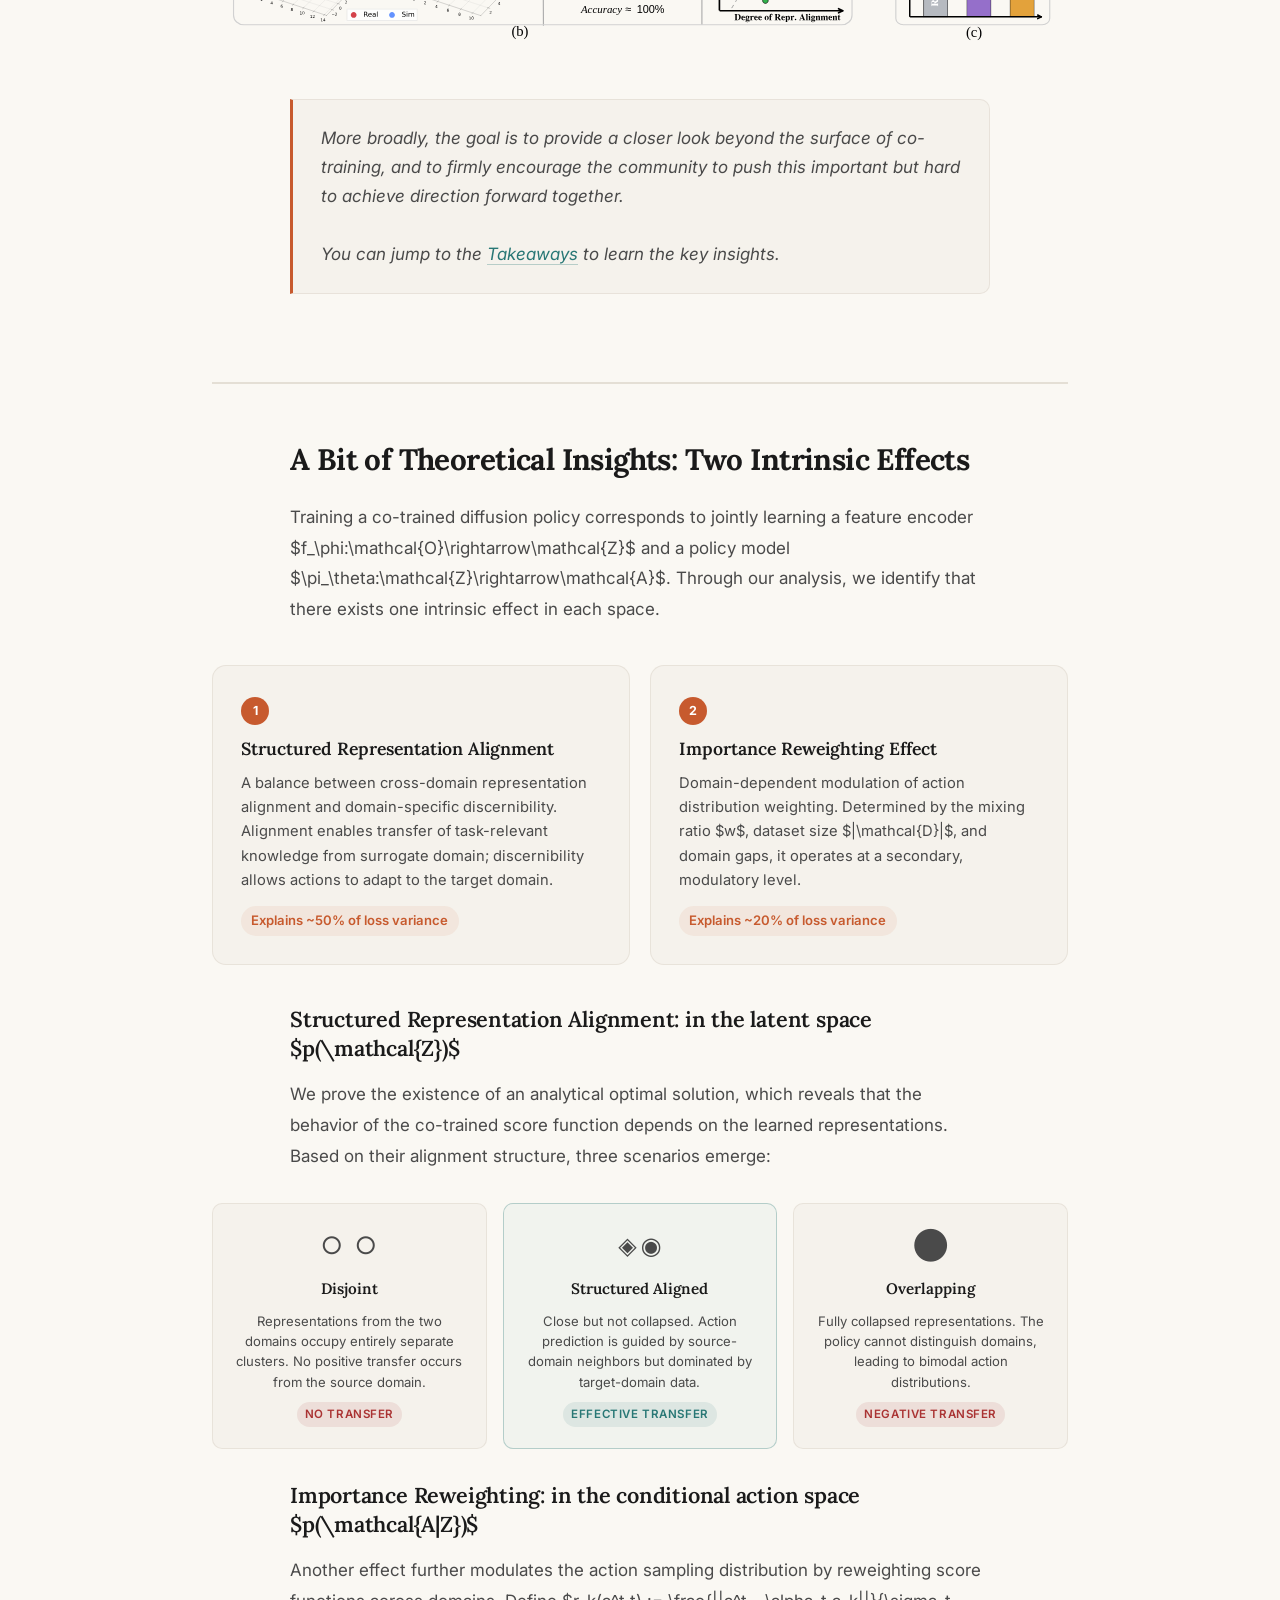
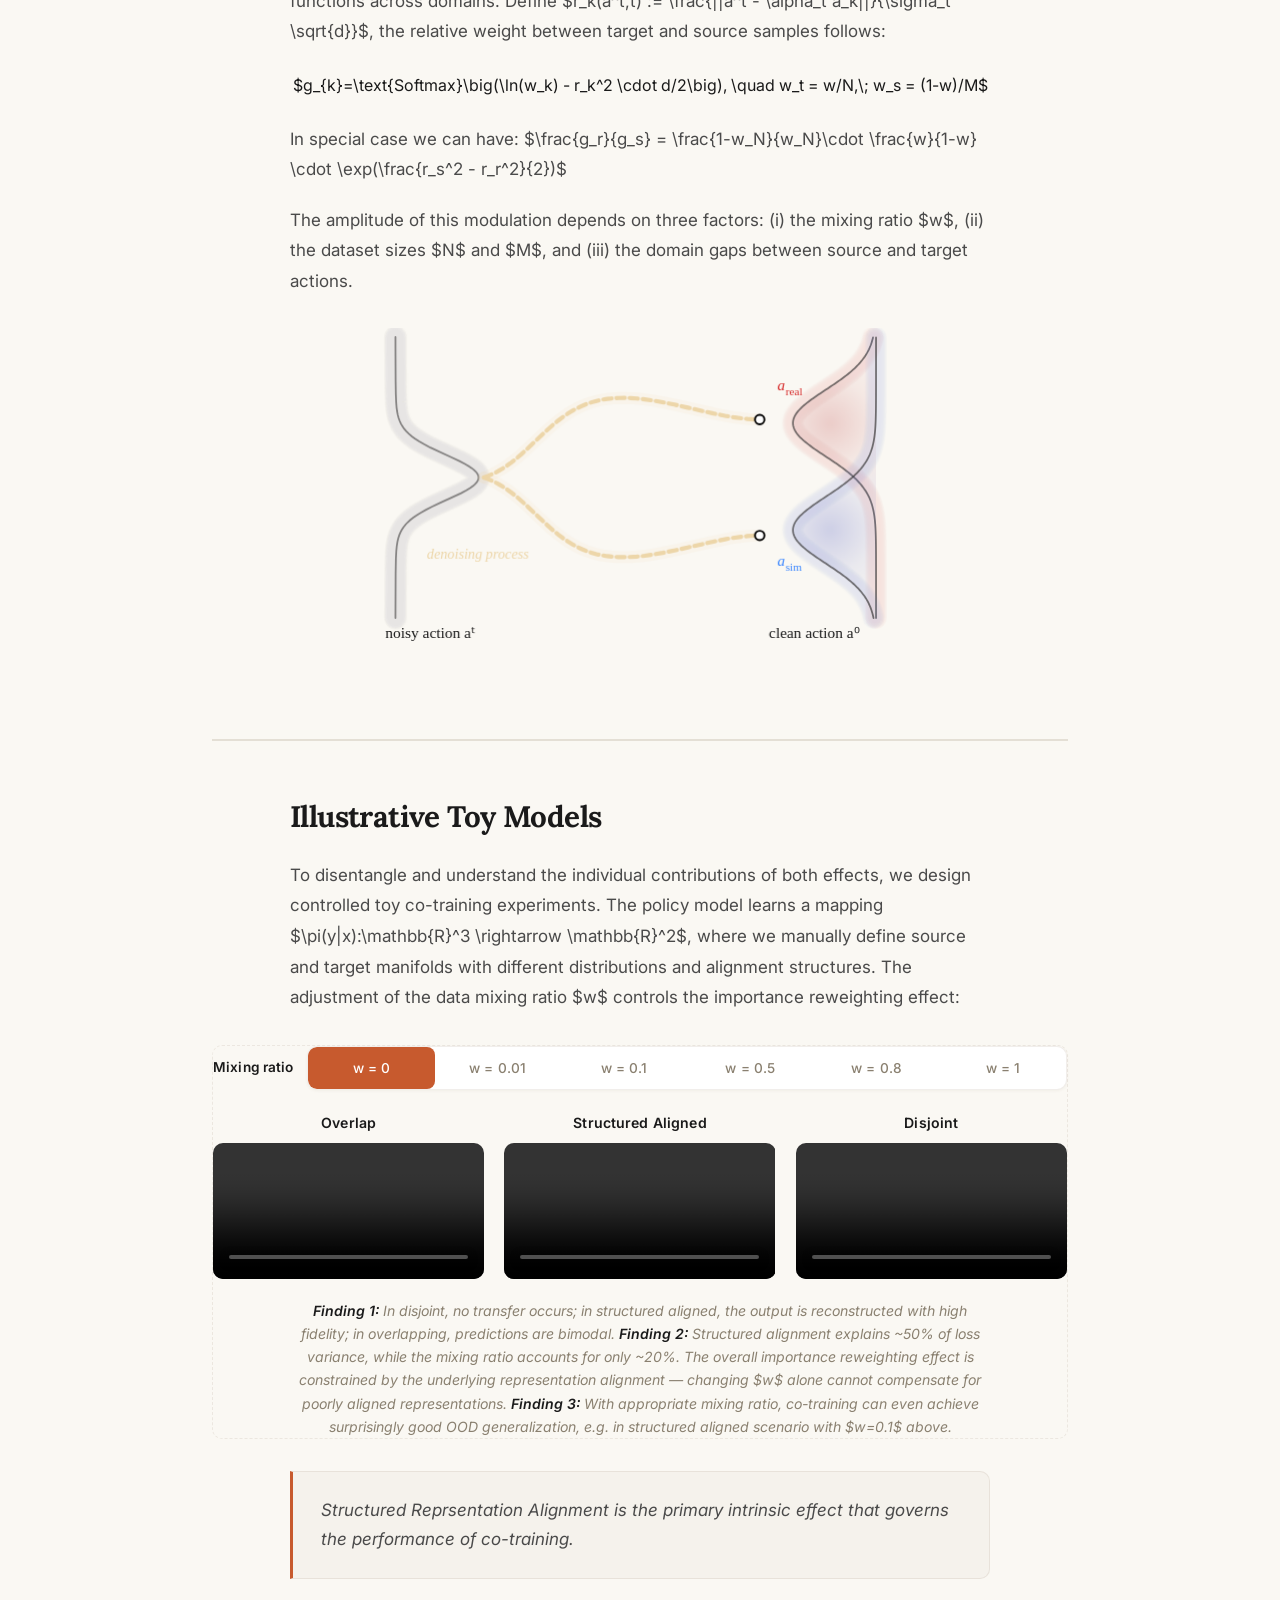
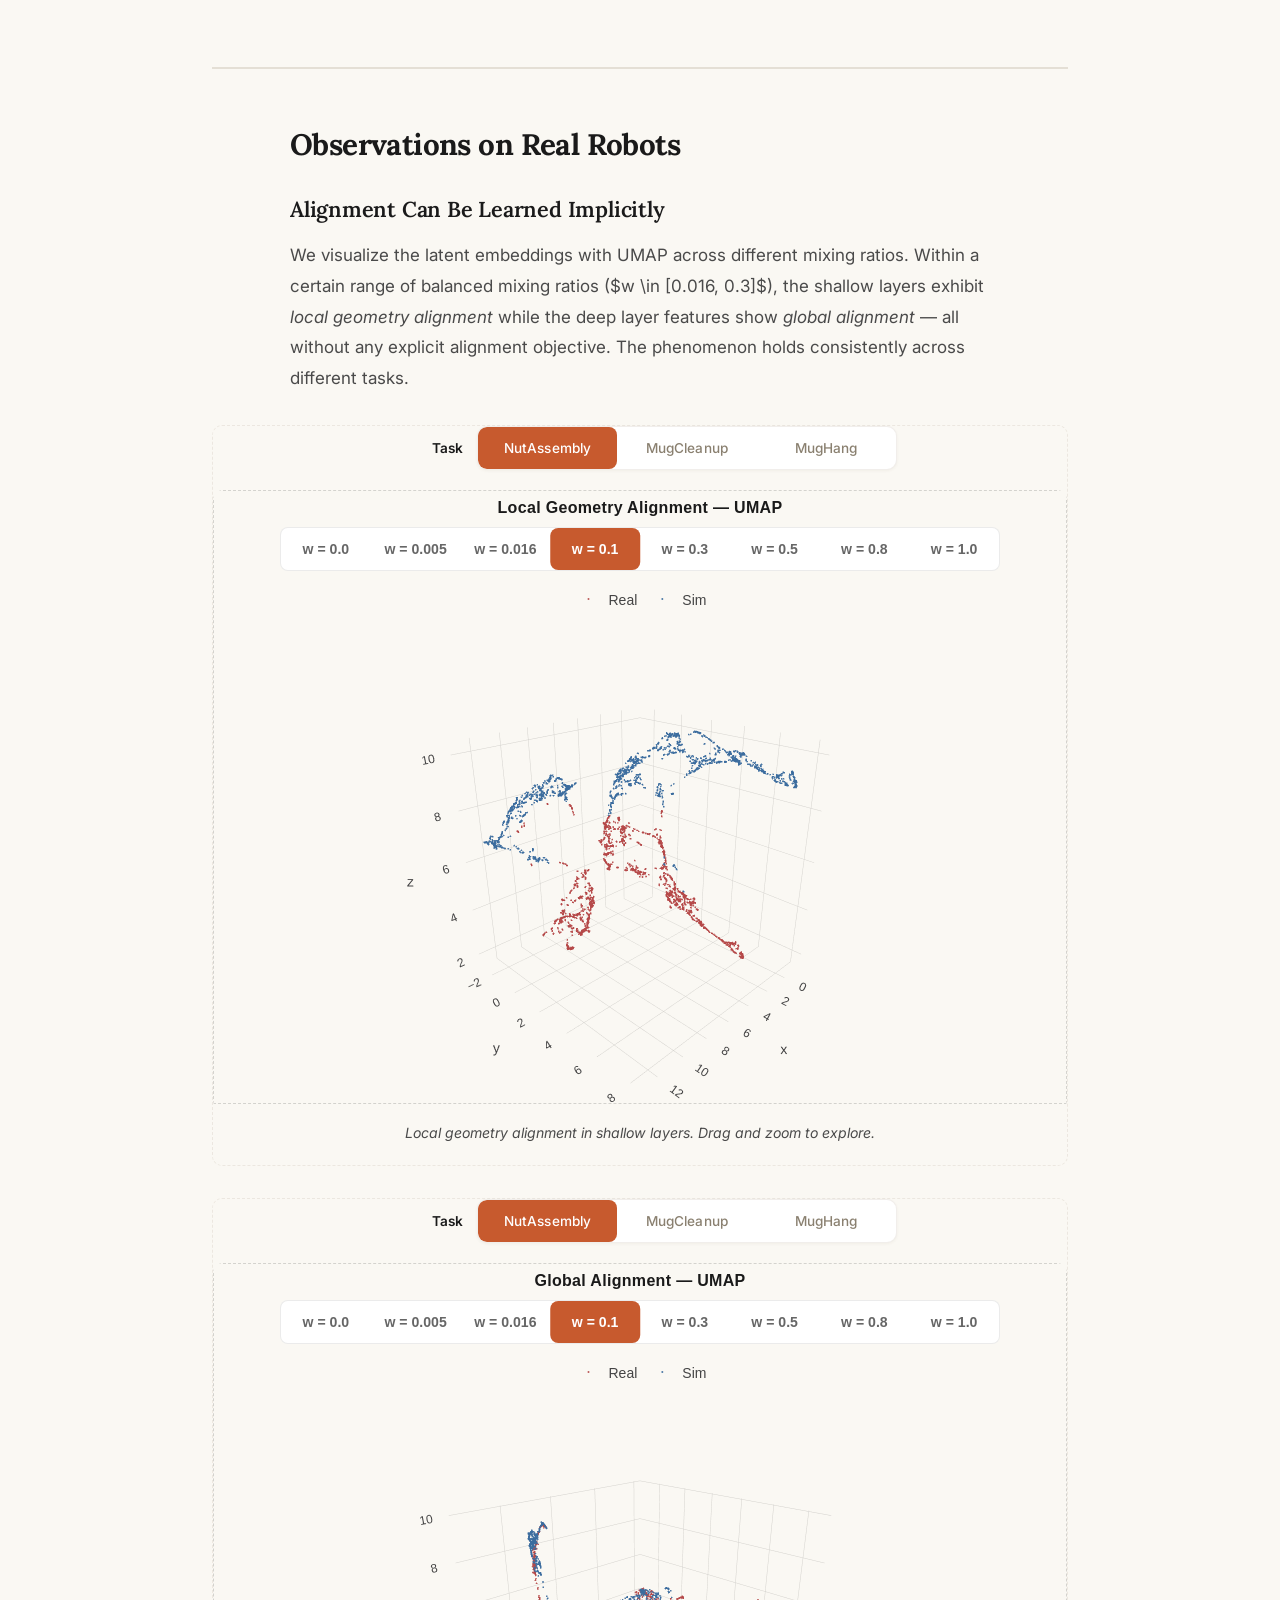
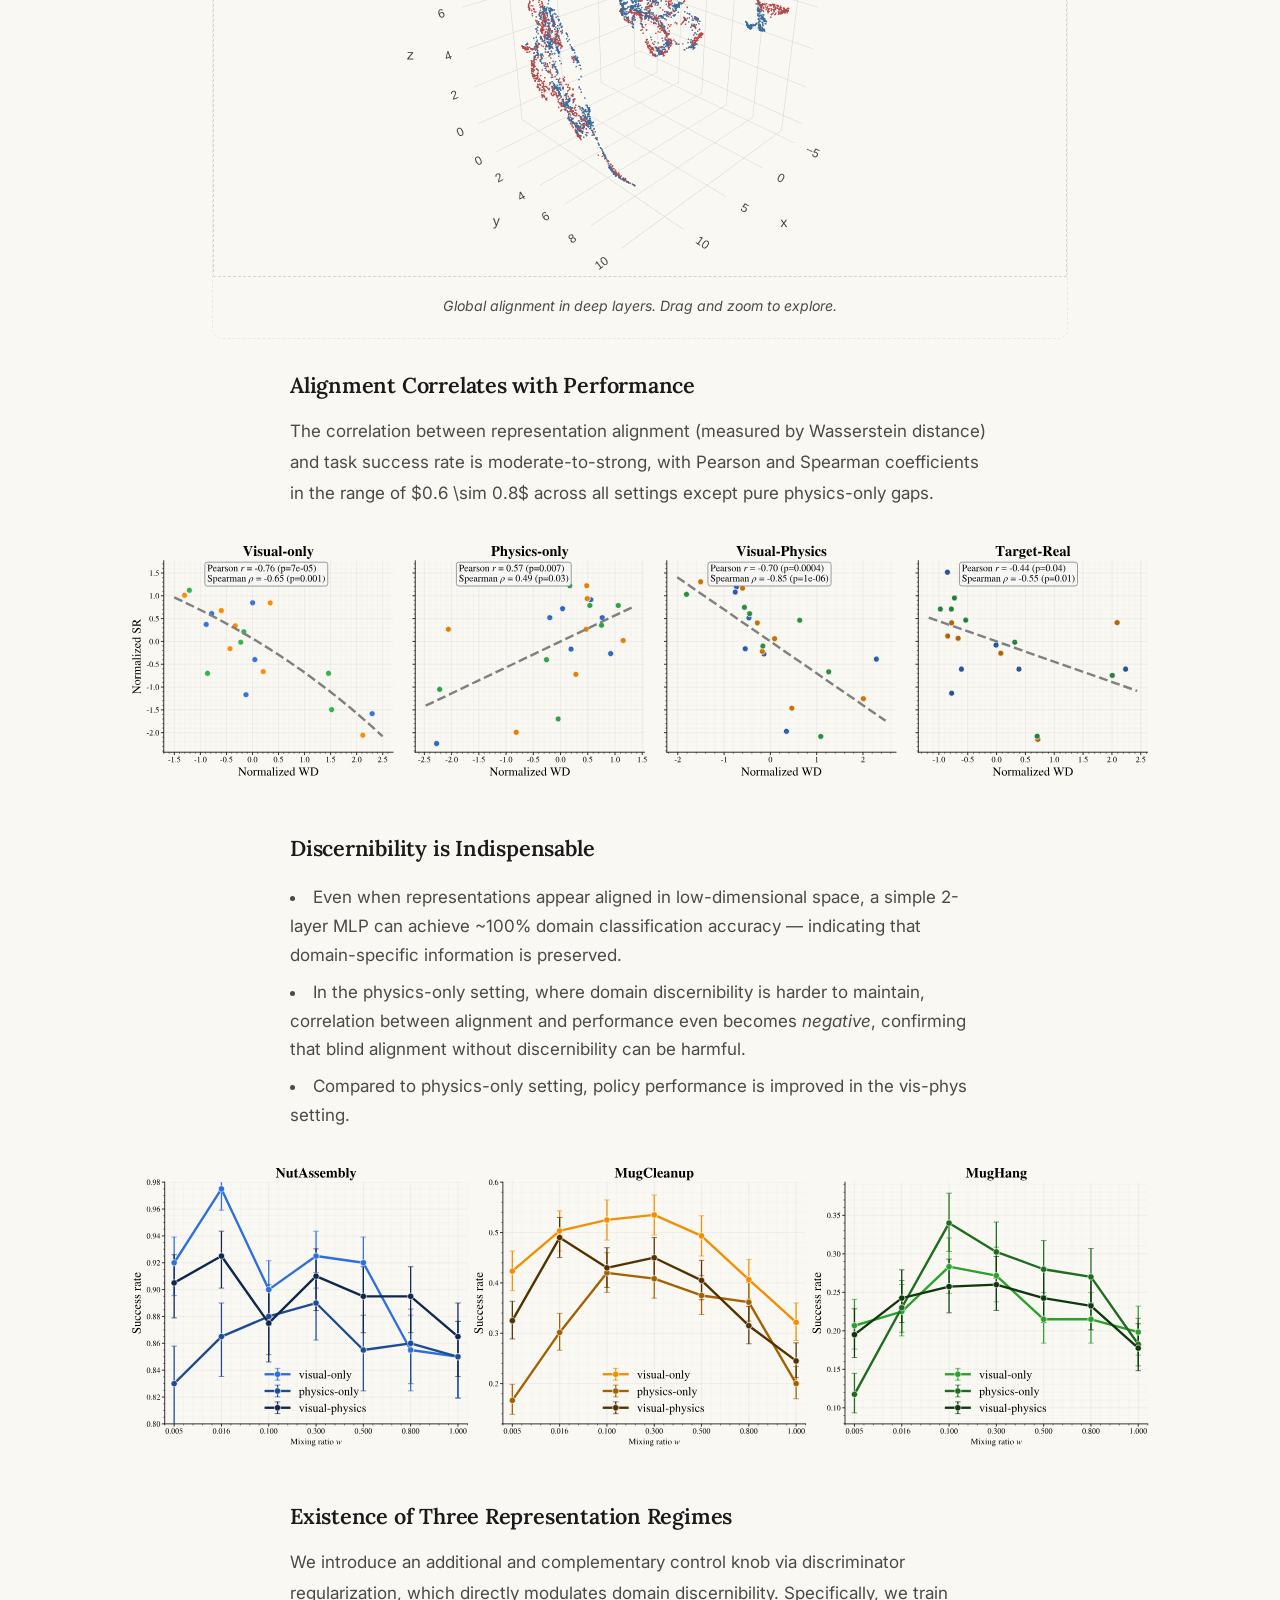
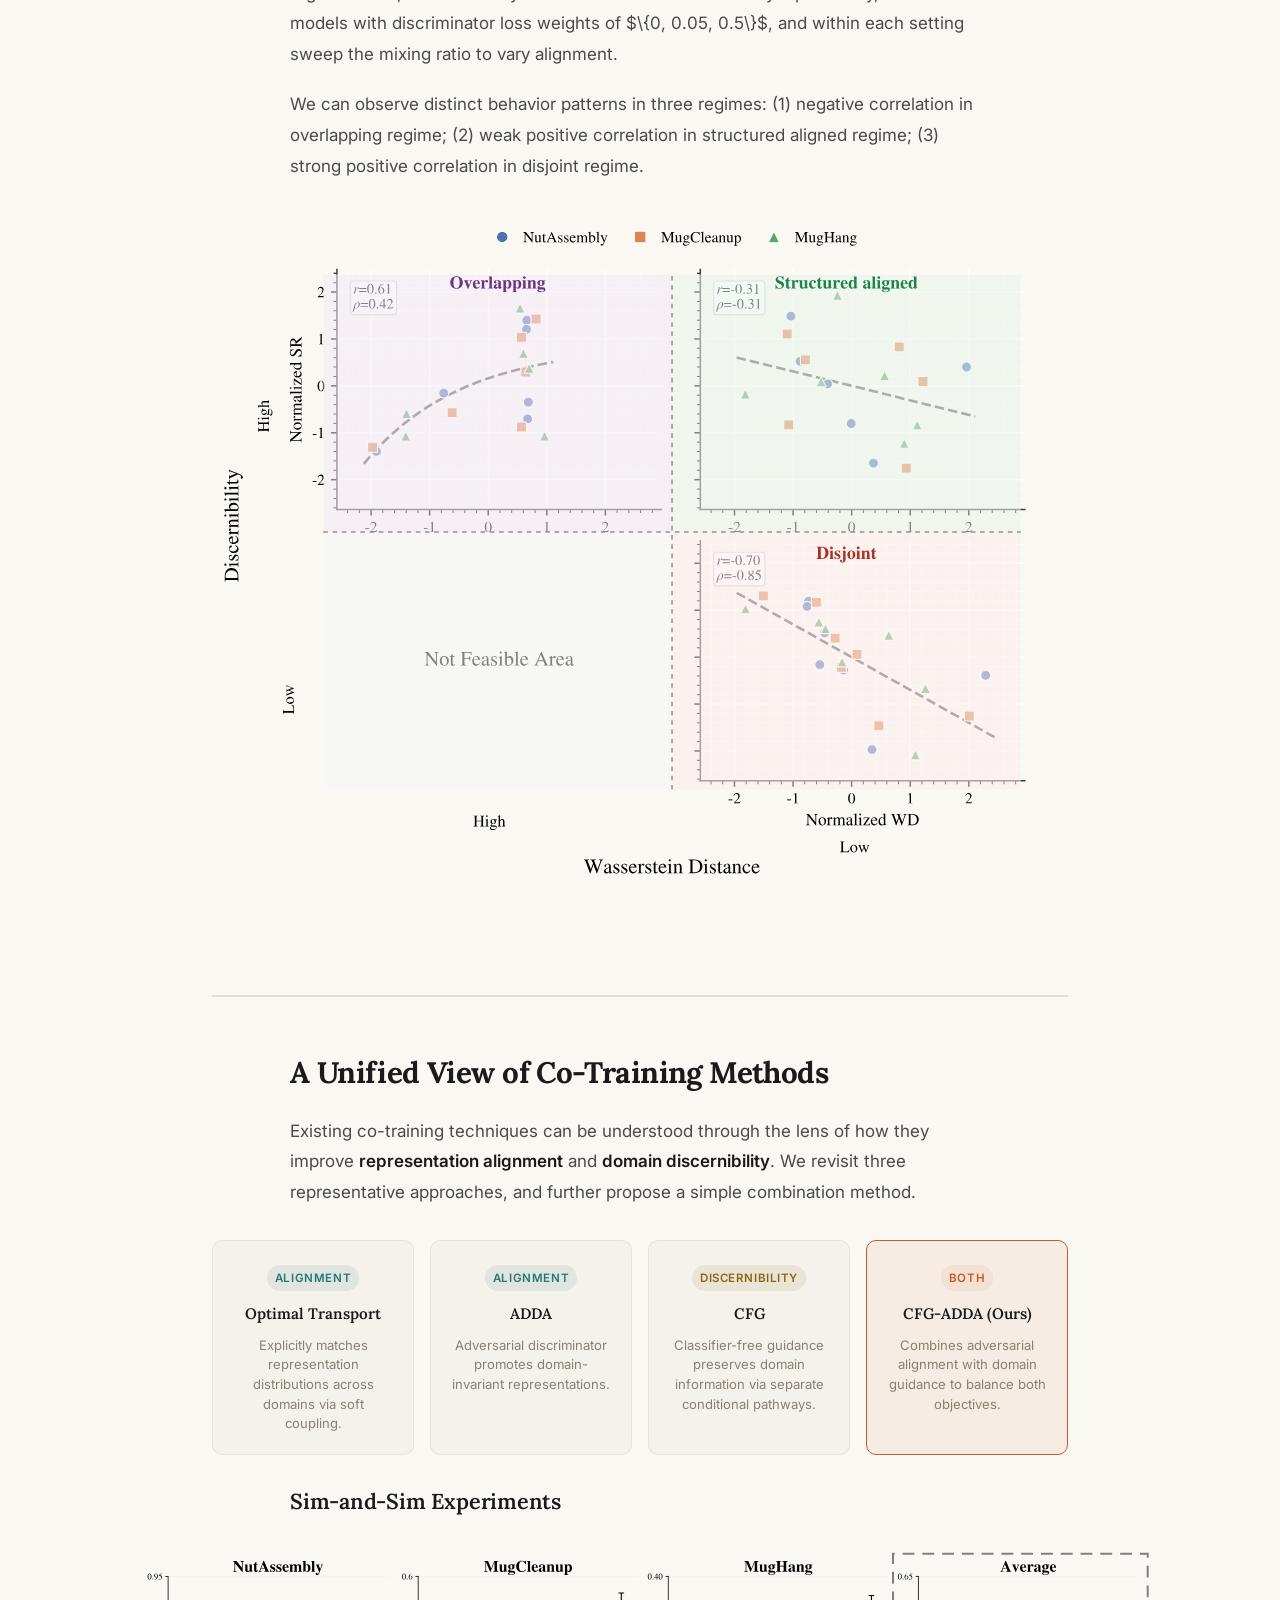
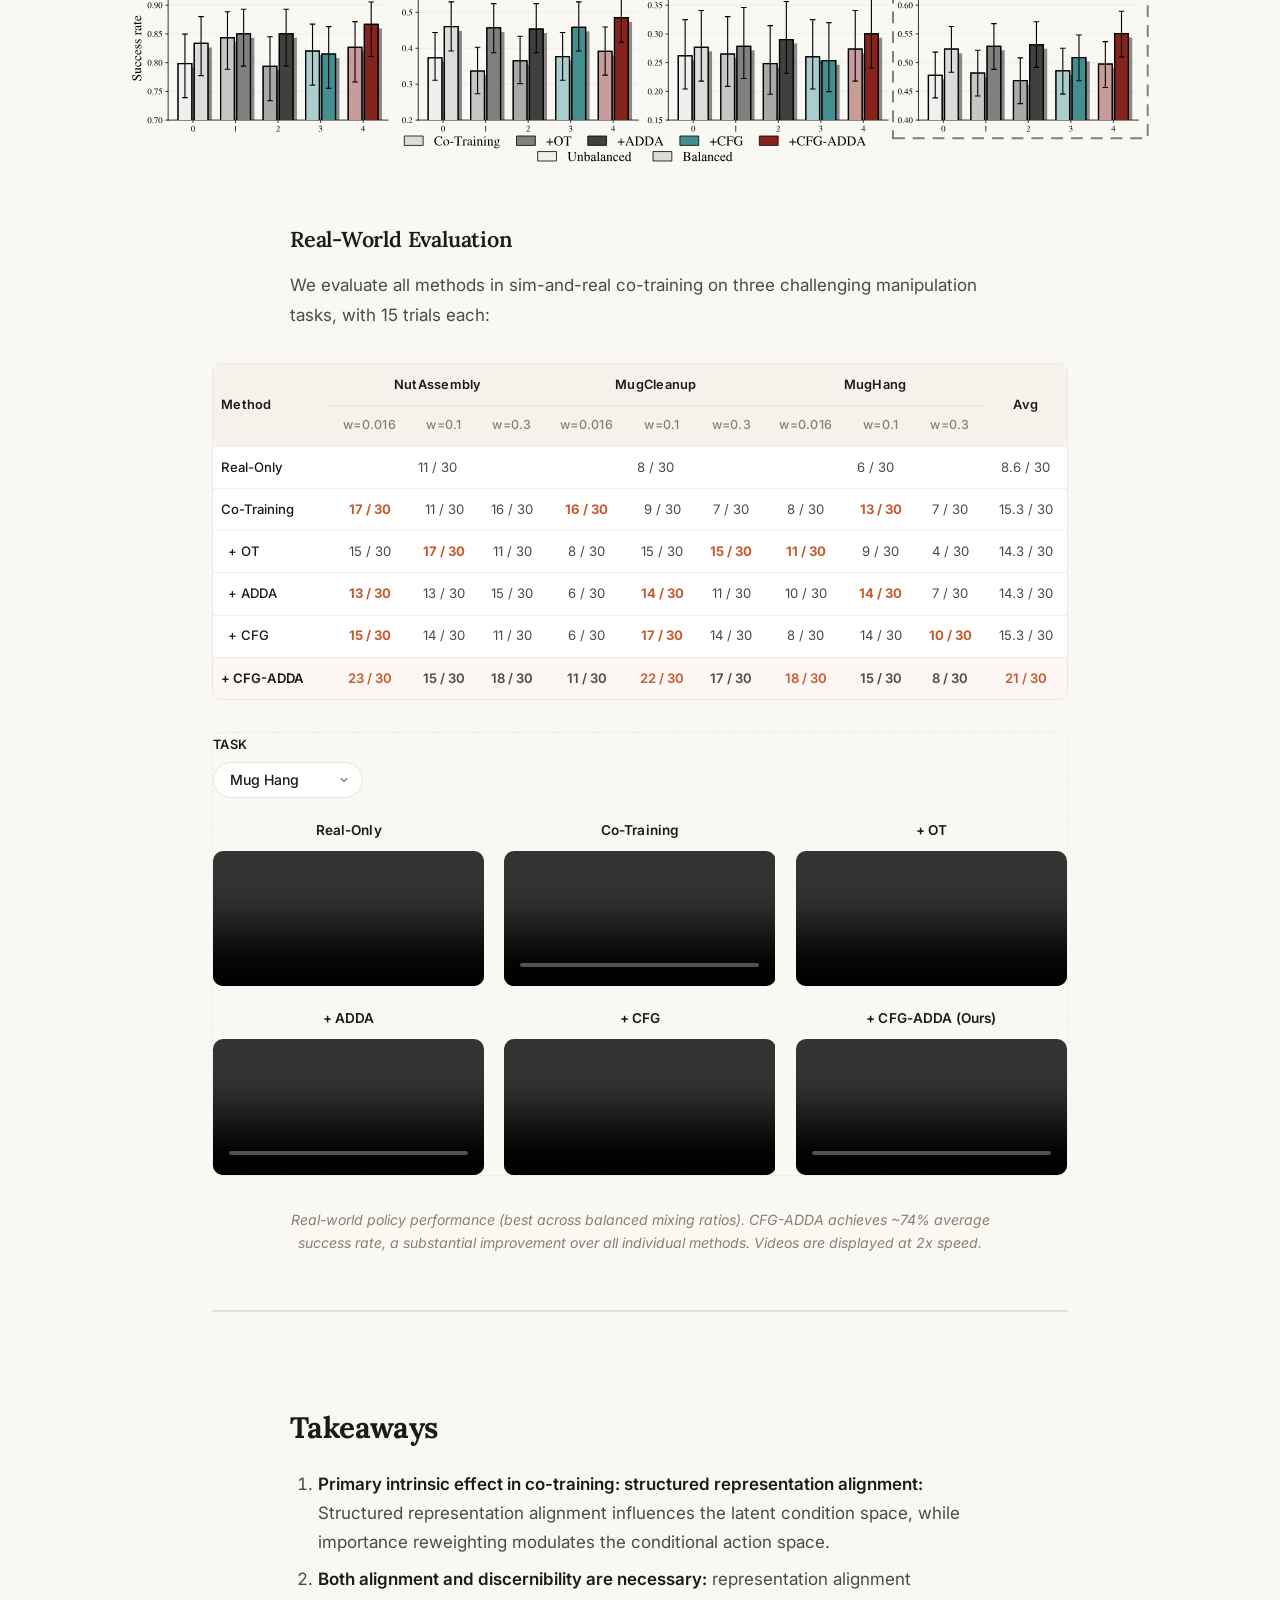
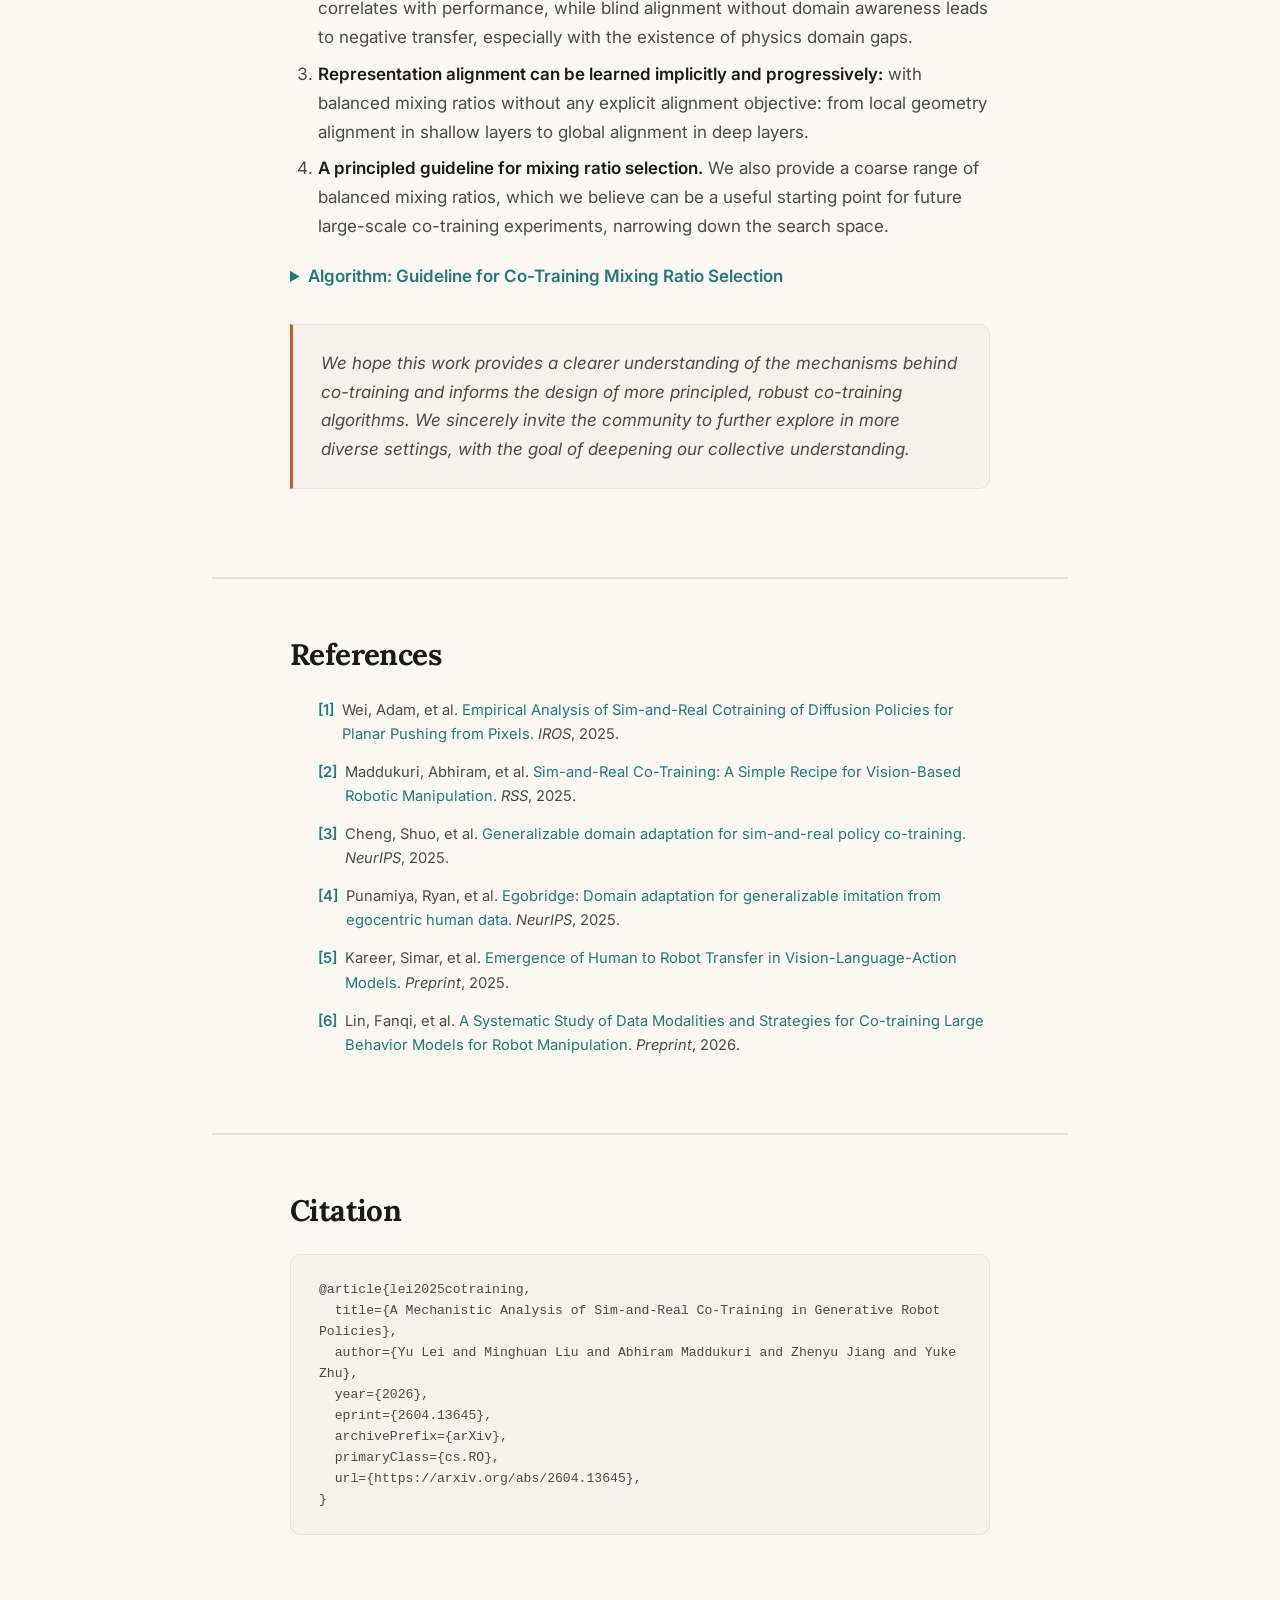
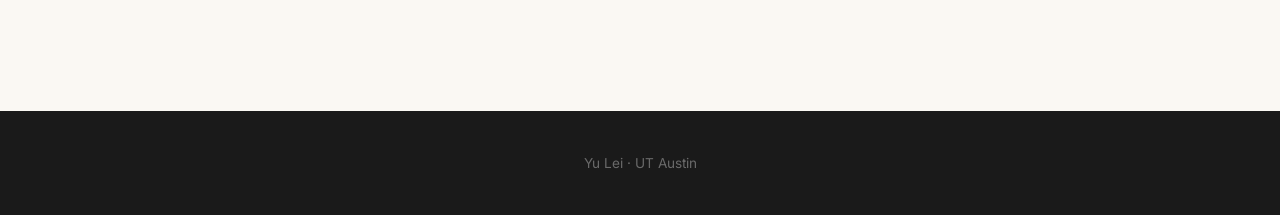
==== commit e489bc4d: "link fix" ====
--- a/index.html
+++ b/index.html
@@ -927,11 +927,11 @@
       </div>
 
       <div class="hero-actions">
-        <a href="https://arxiv.org/abs/2602.01067" class="btn btn-primary" target="_blank" rel="noopener noreferrer">
+        <a href="files/Science_of_Co_Training.pdf" class="btn btn-primary" target="_blank" rel="noopener noreferrer">
           <span class="icon"><i class="fas fa-file-pdf"></i></span>
           <span>Paper</span>
         </a>
-        <a href="https://arxiv.org/abs/2602.01067" class="btn btn-secondary" target="_blank" rel="noopener noreferrer">
+        <a href="https://arxiv.org/abs/2604.13645" class="btn btn-secondary" target="_blank" rel="noopener noreferrer">
           <span class="icon"><i class="fas fa-file-alt"></i></span>
           <span>ArXiv</span>
         </a>
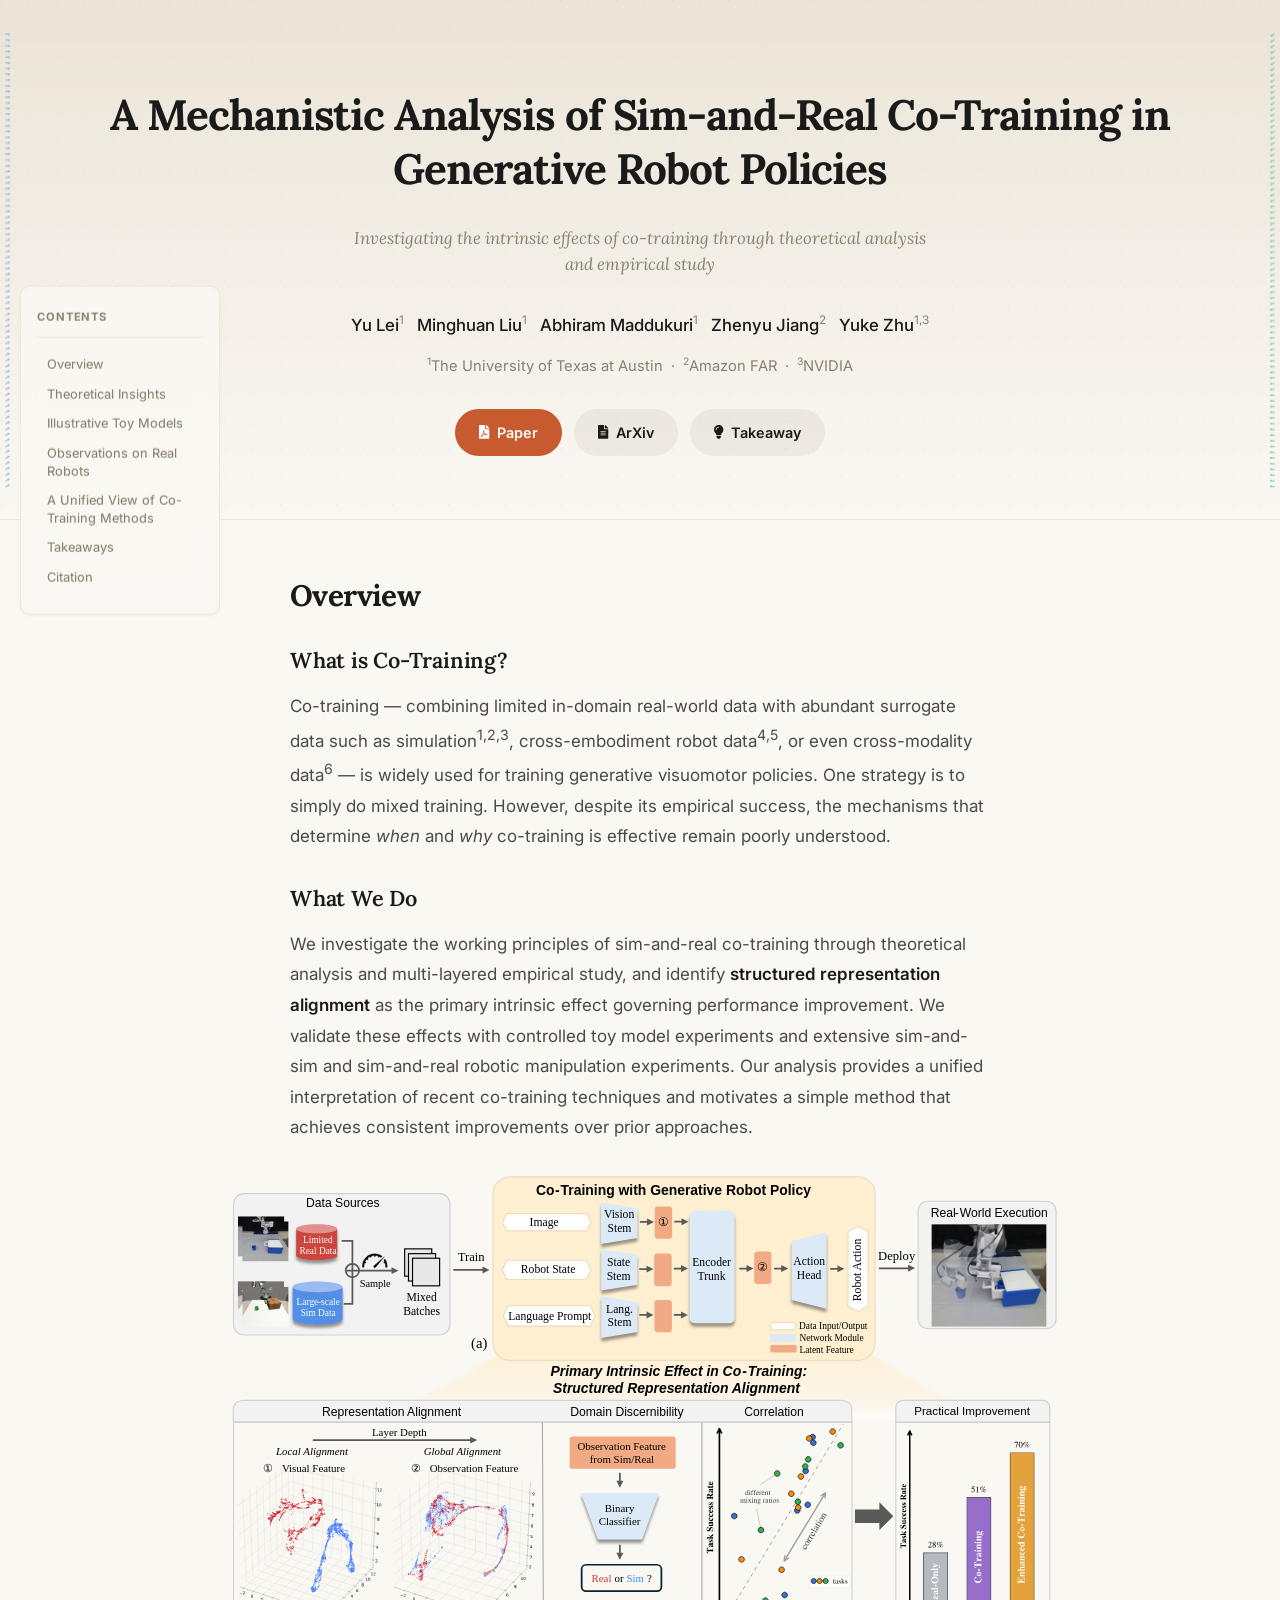
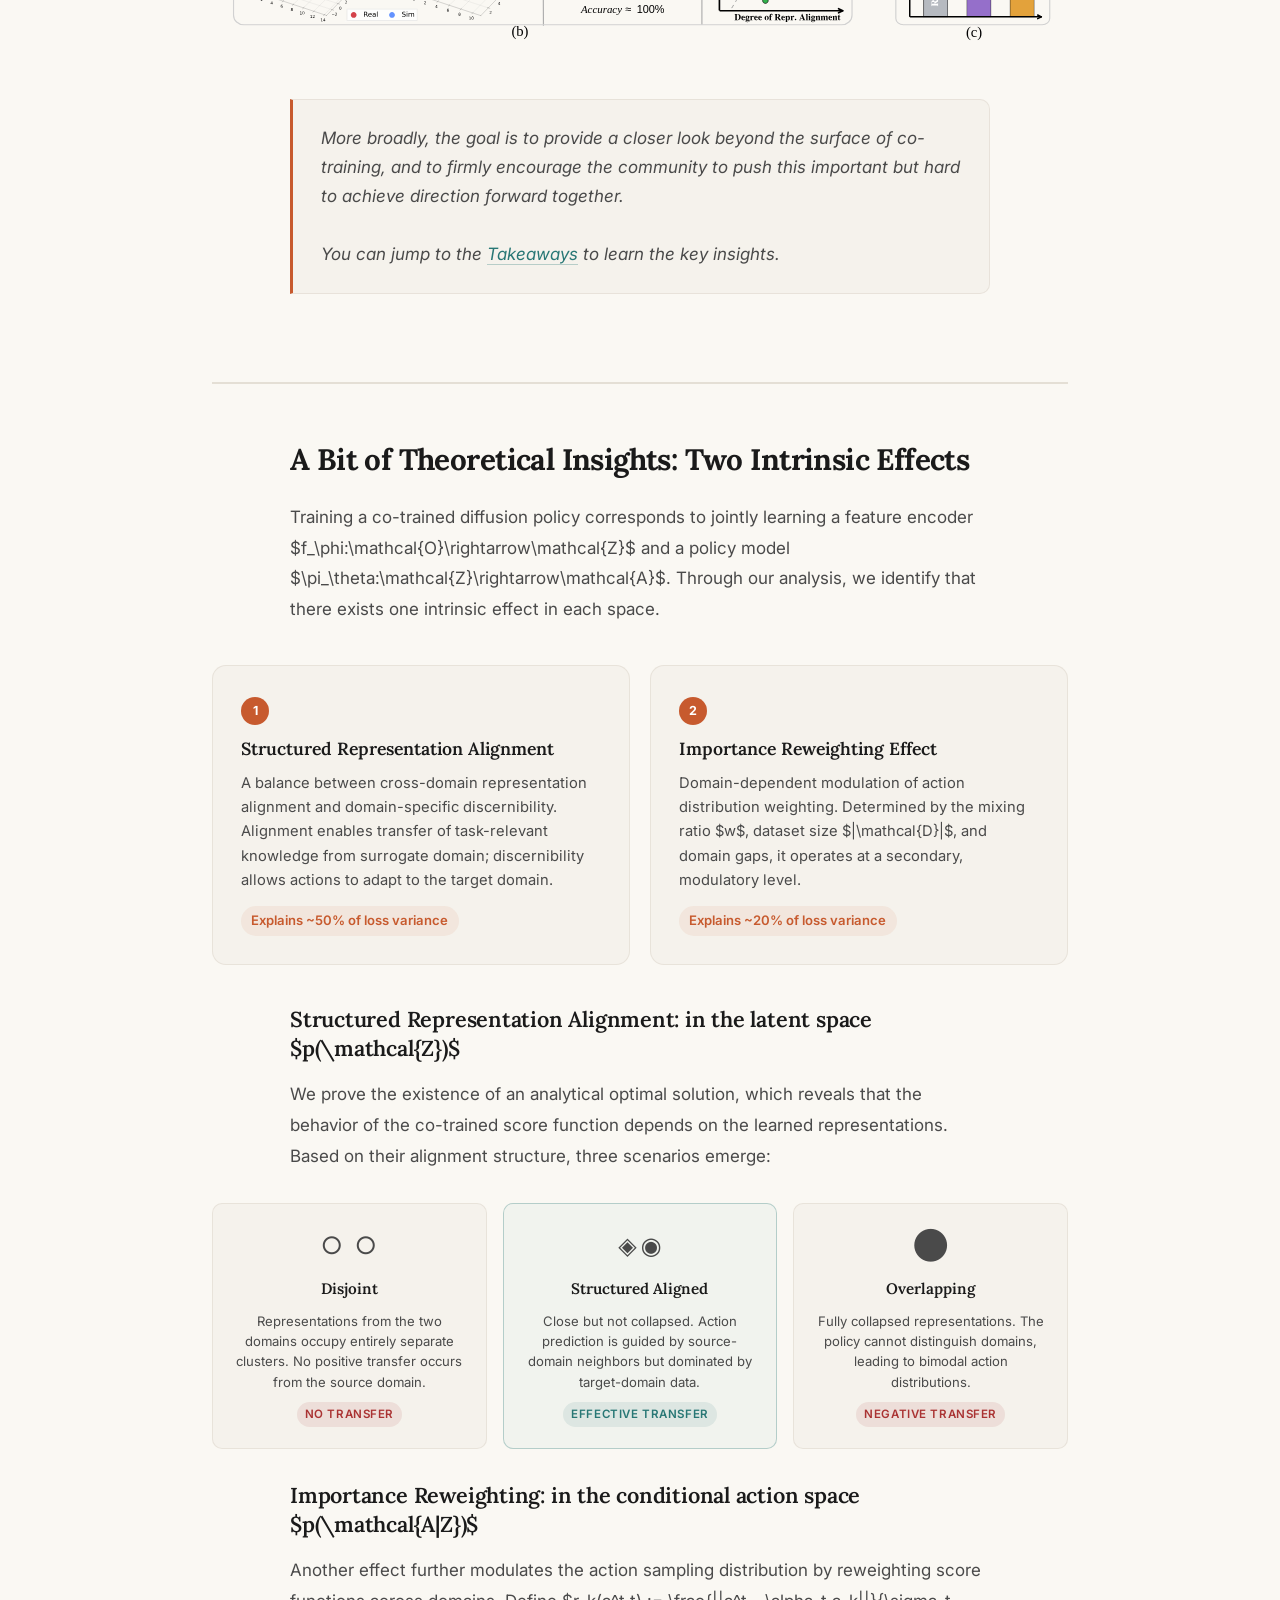
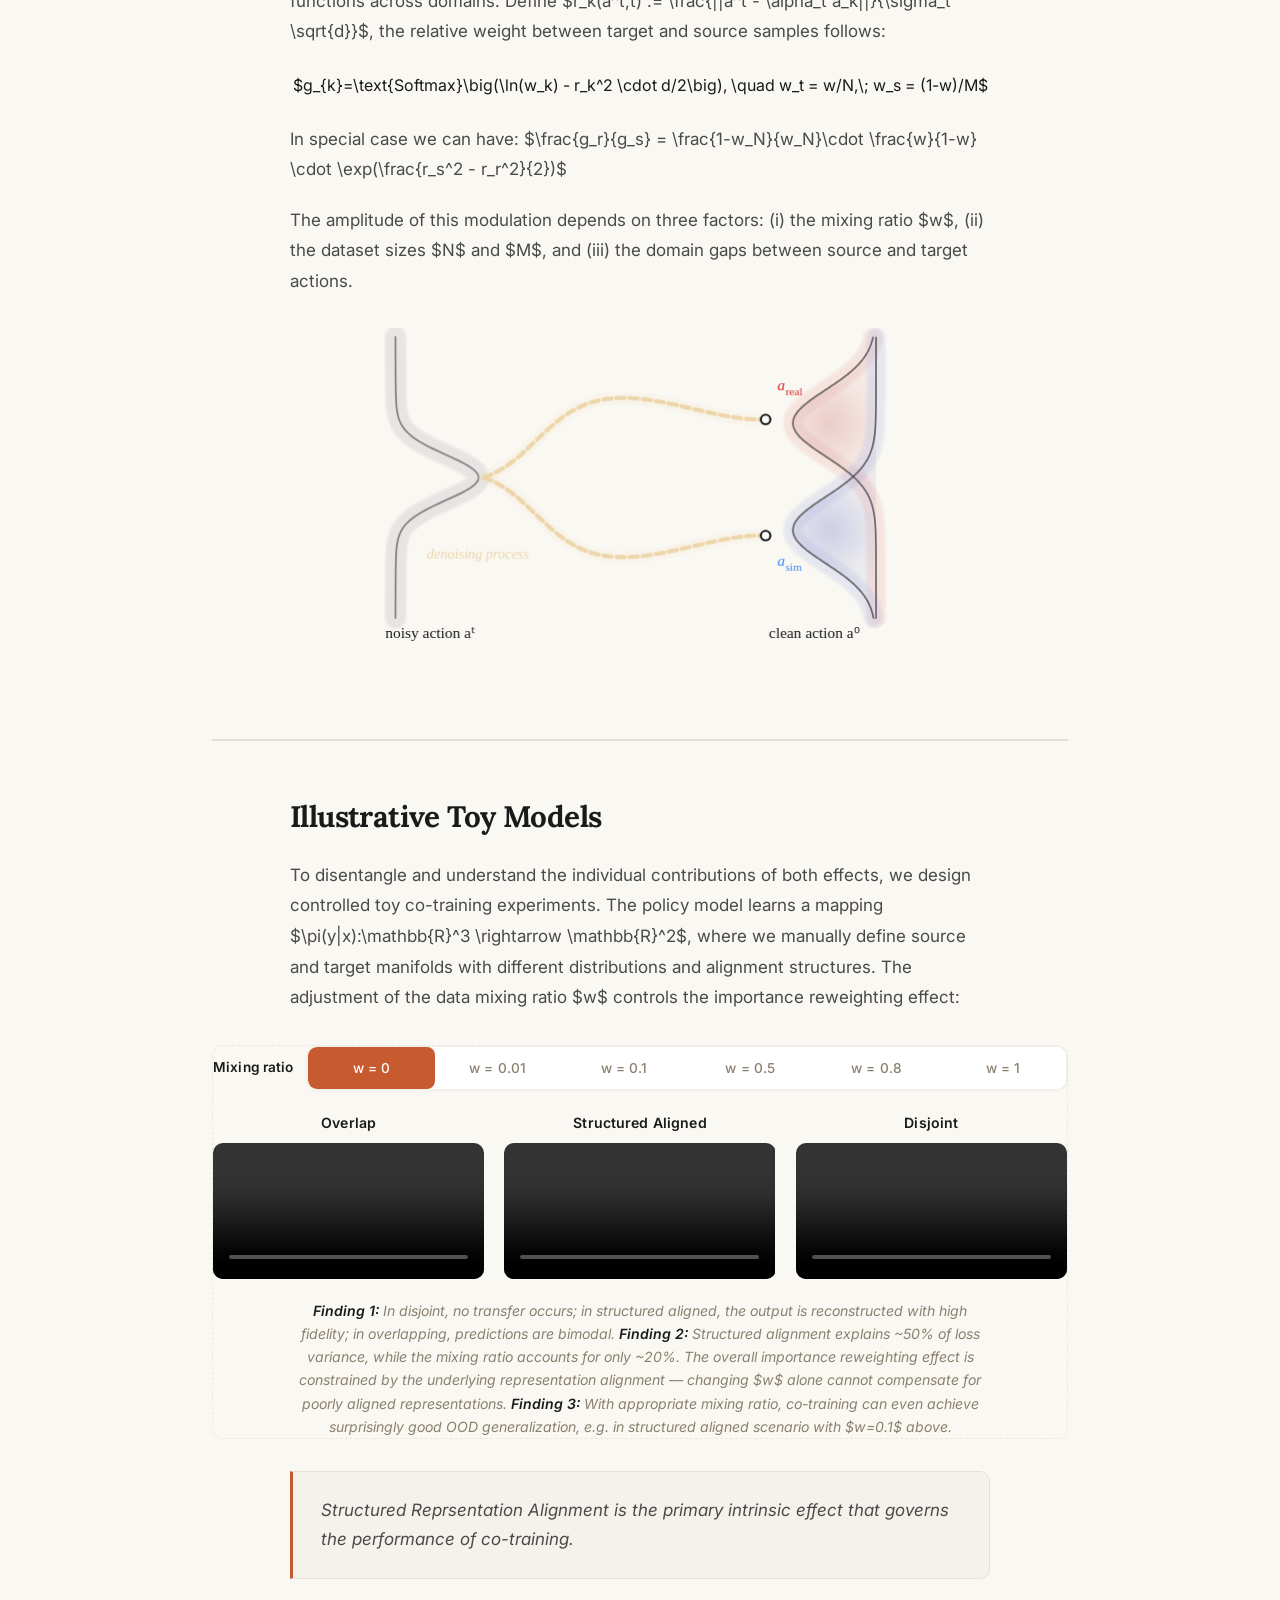
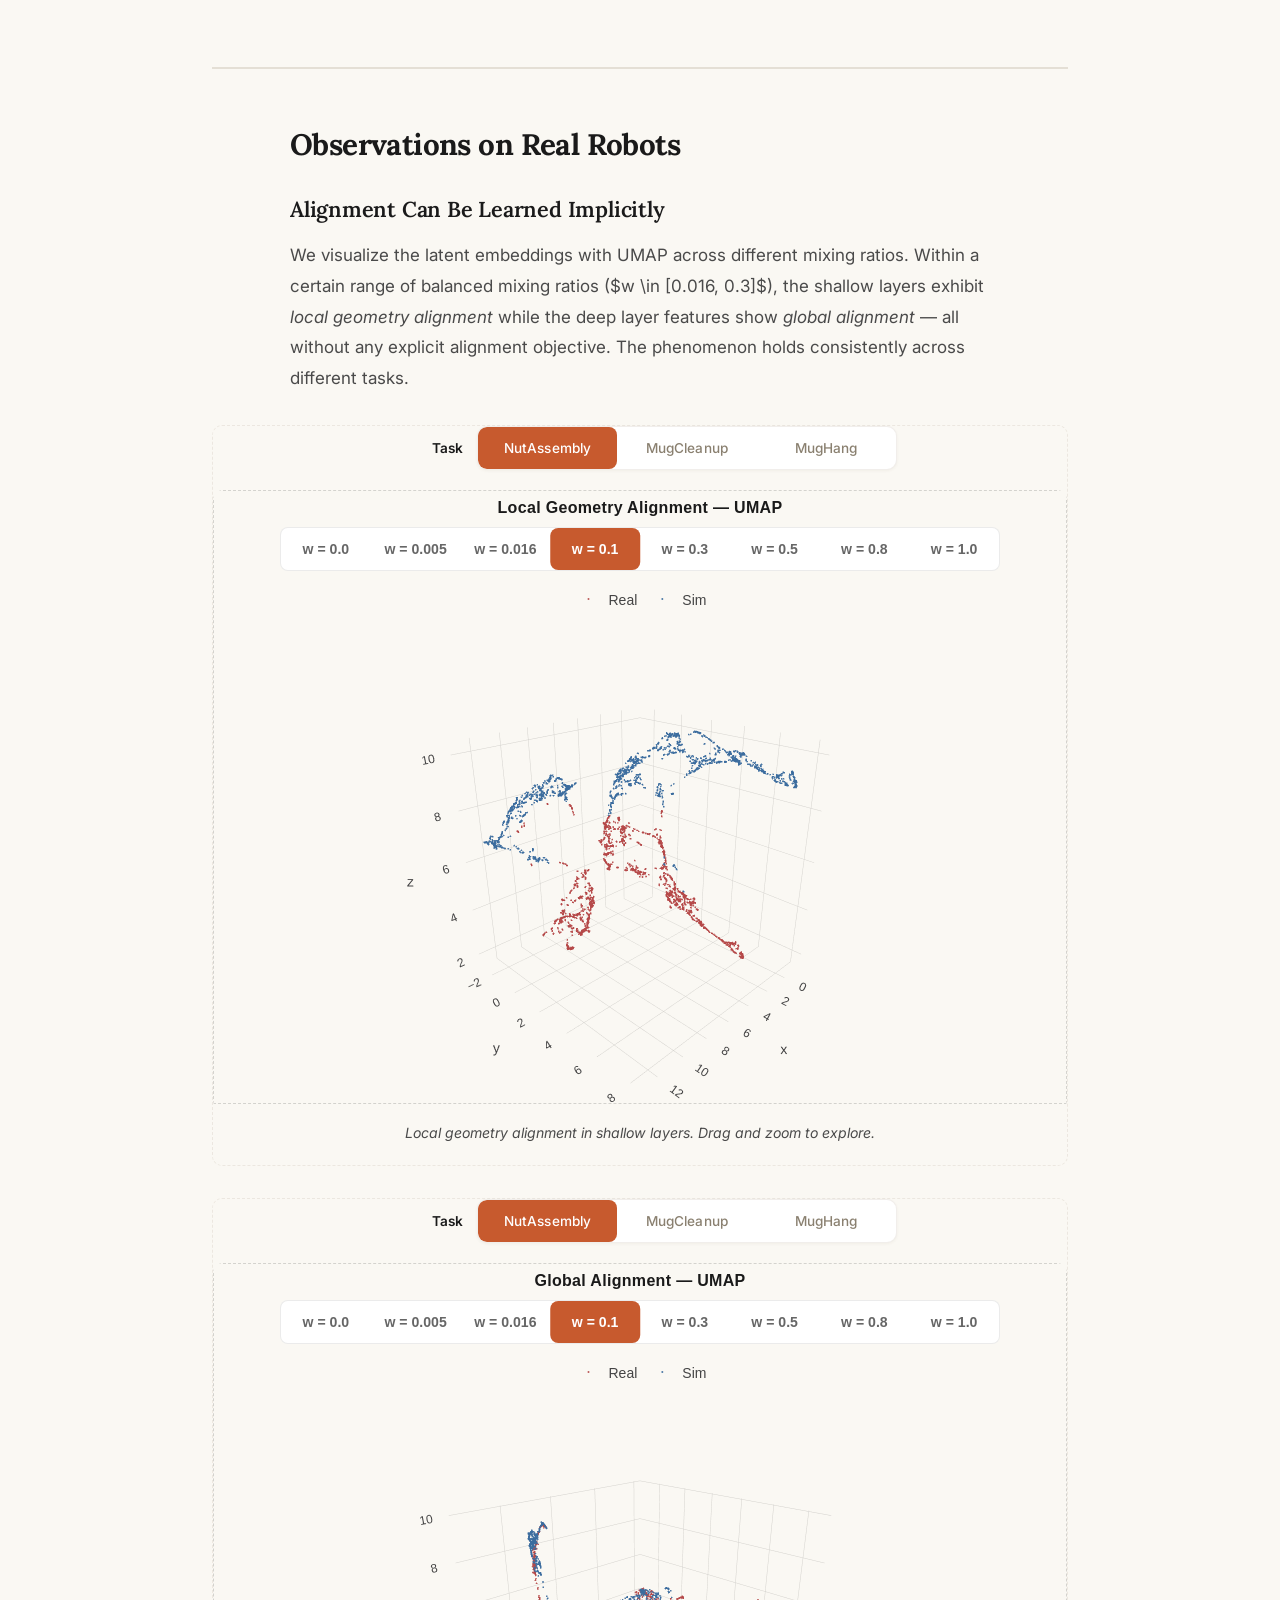
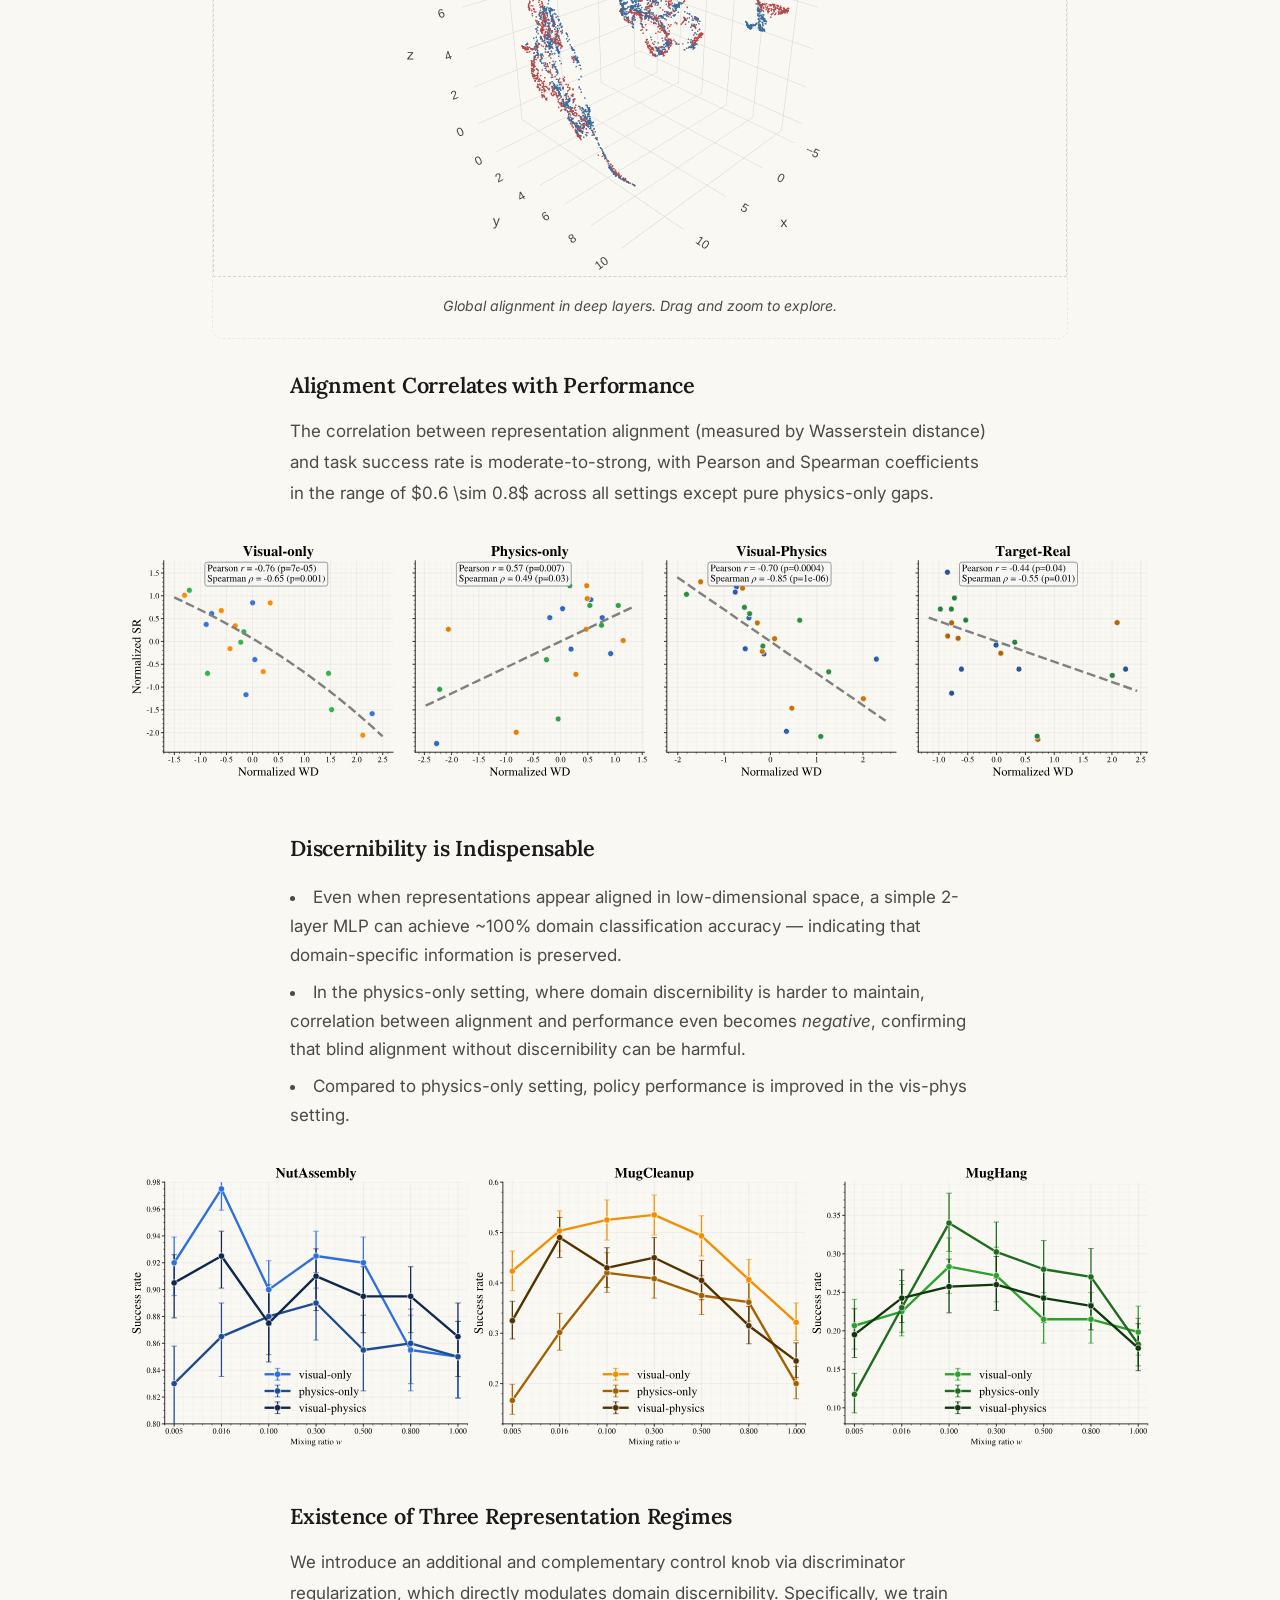
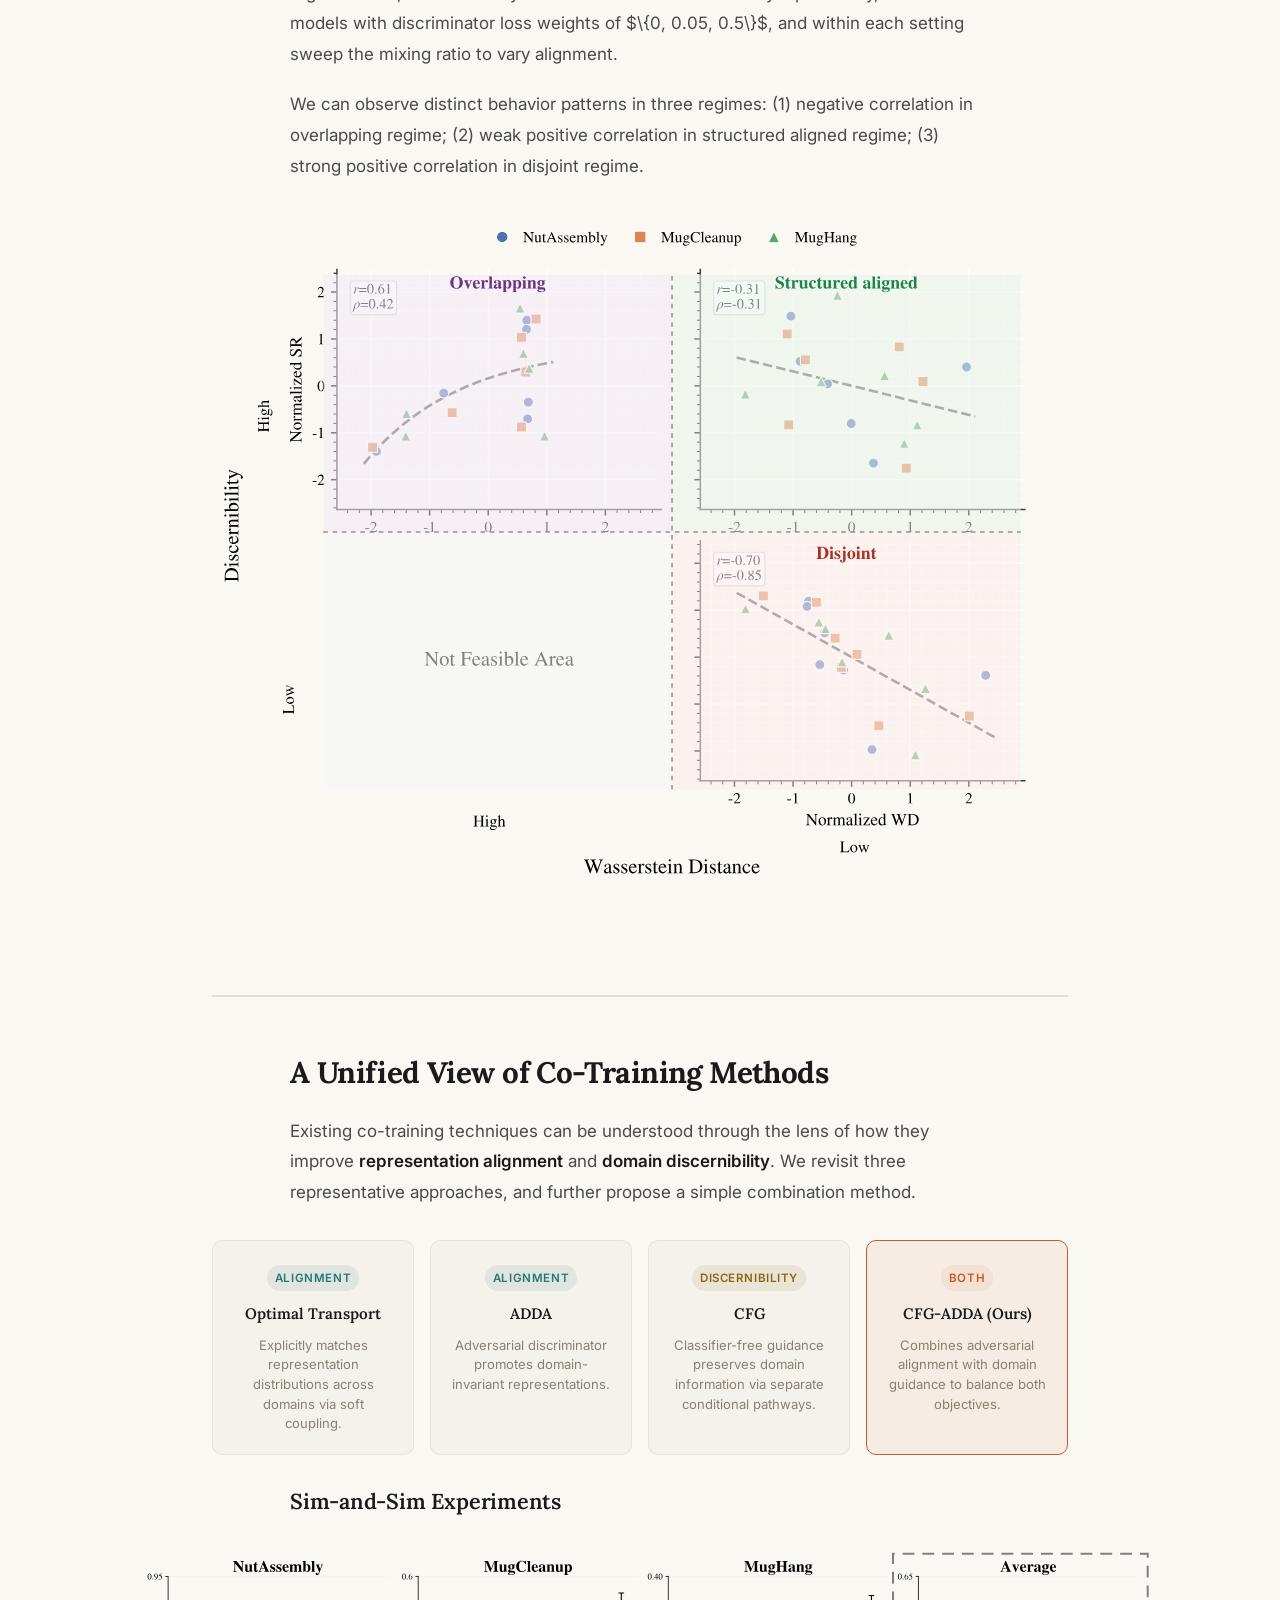
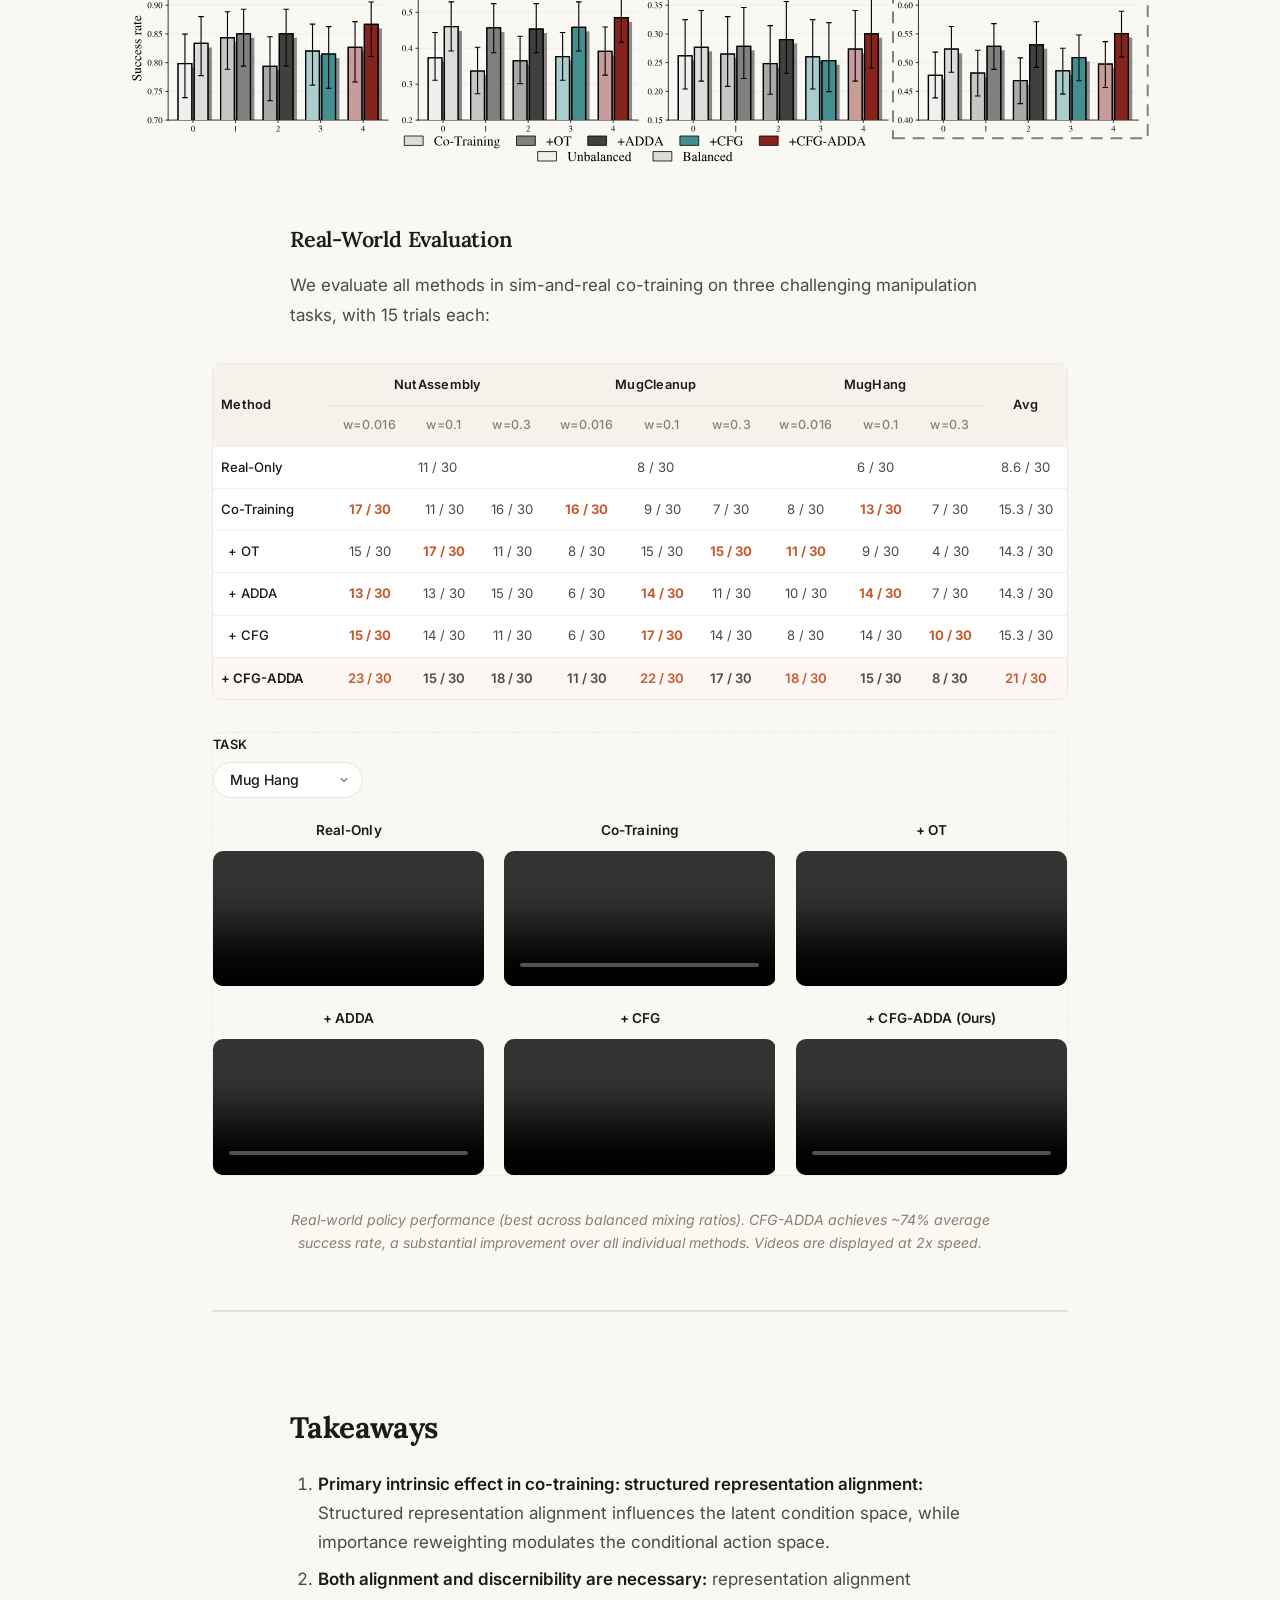
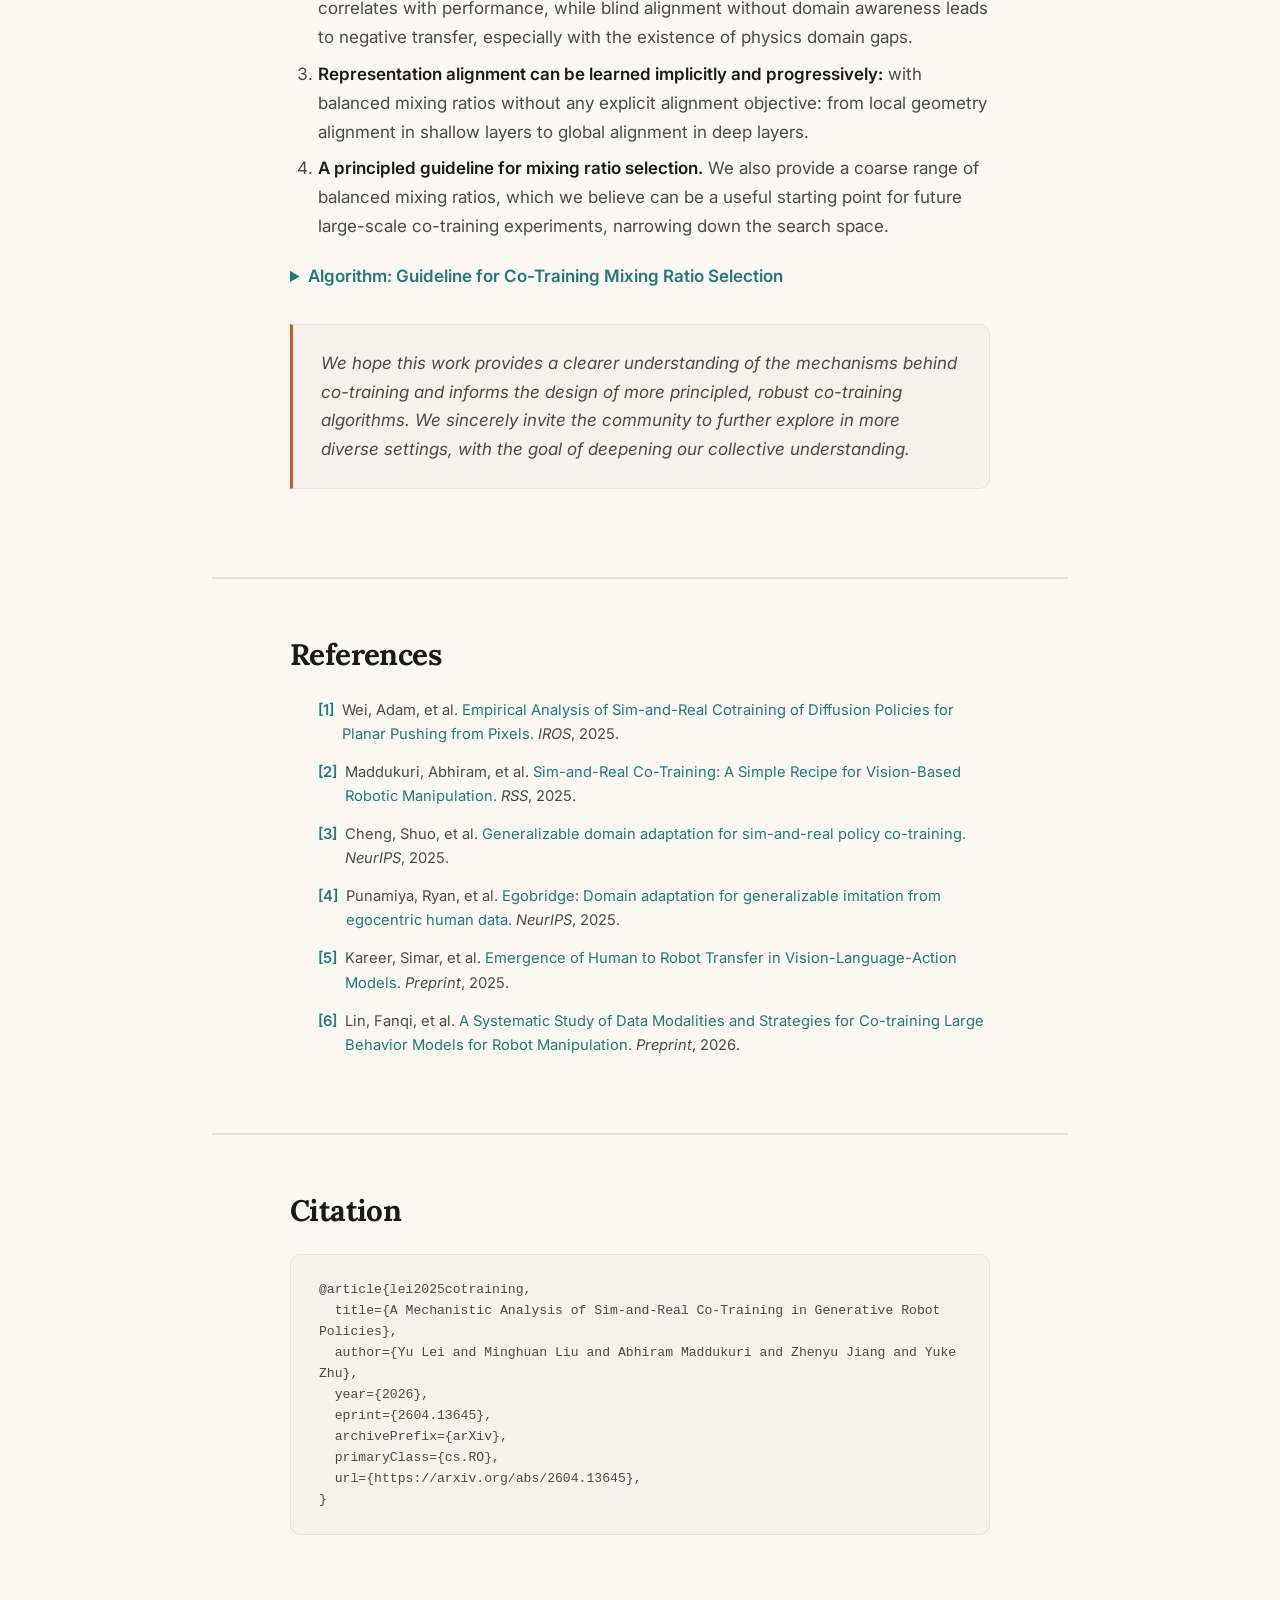
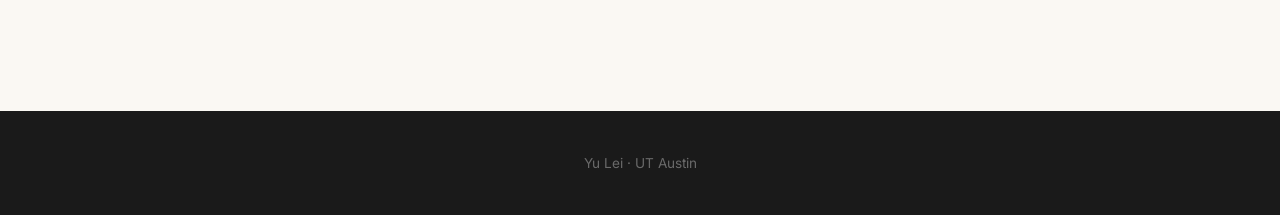
==== commit 74213b17: "button fix" ====
--- a/index.html
+++ b/index.html
@@ -934,6 +934,10 @@
         <a href="https://arxiv.org/abs/2604.13645" class="btn btn-secondary" target="_blank" rel="noopener noreferrer">
           <span class="icon"><i class="fas fa-file-alt"></i></span>
           <span>ArXiv</span>
+        </a>
+        <a href="#takeaway" class="btn btn-secondary">
+          <span class="icon"><i class="fas fa-lightbulb"></i></span>
+          <span>Takeaway</span>
         </a>
       </div>
     </div>
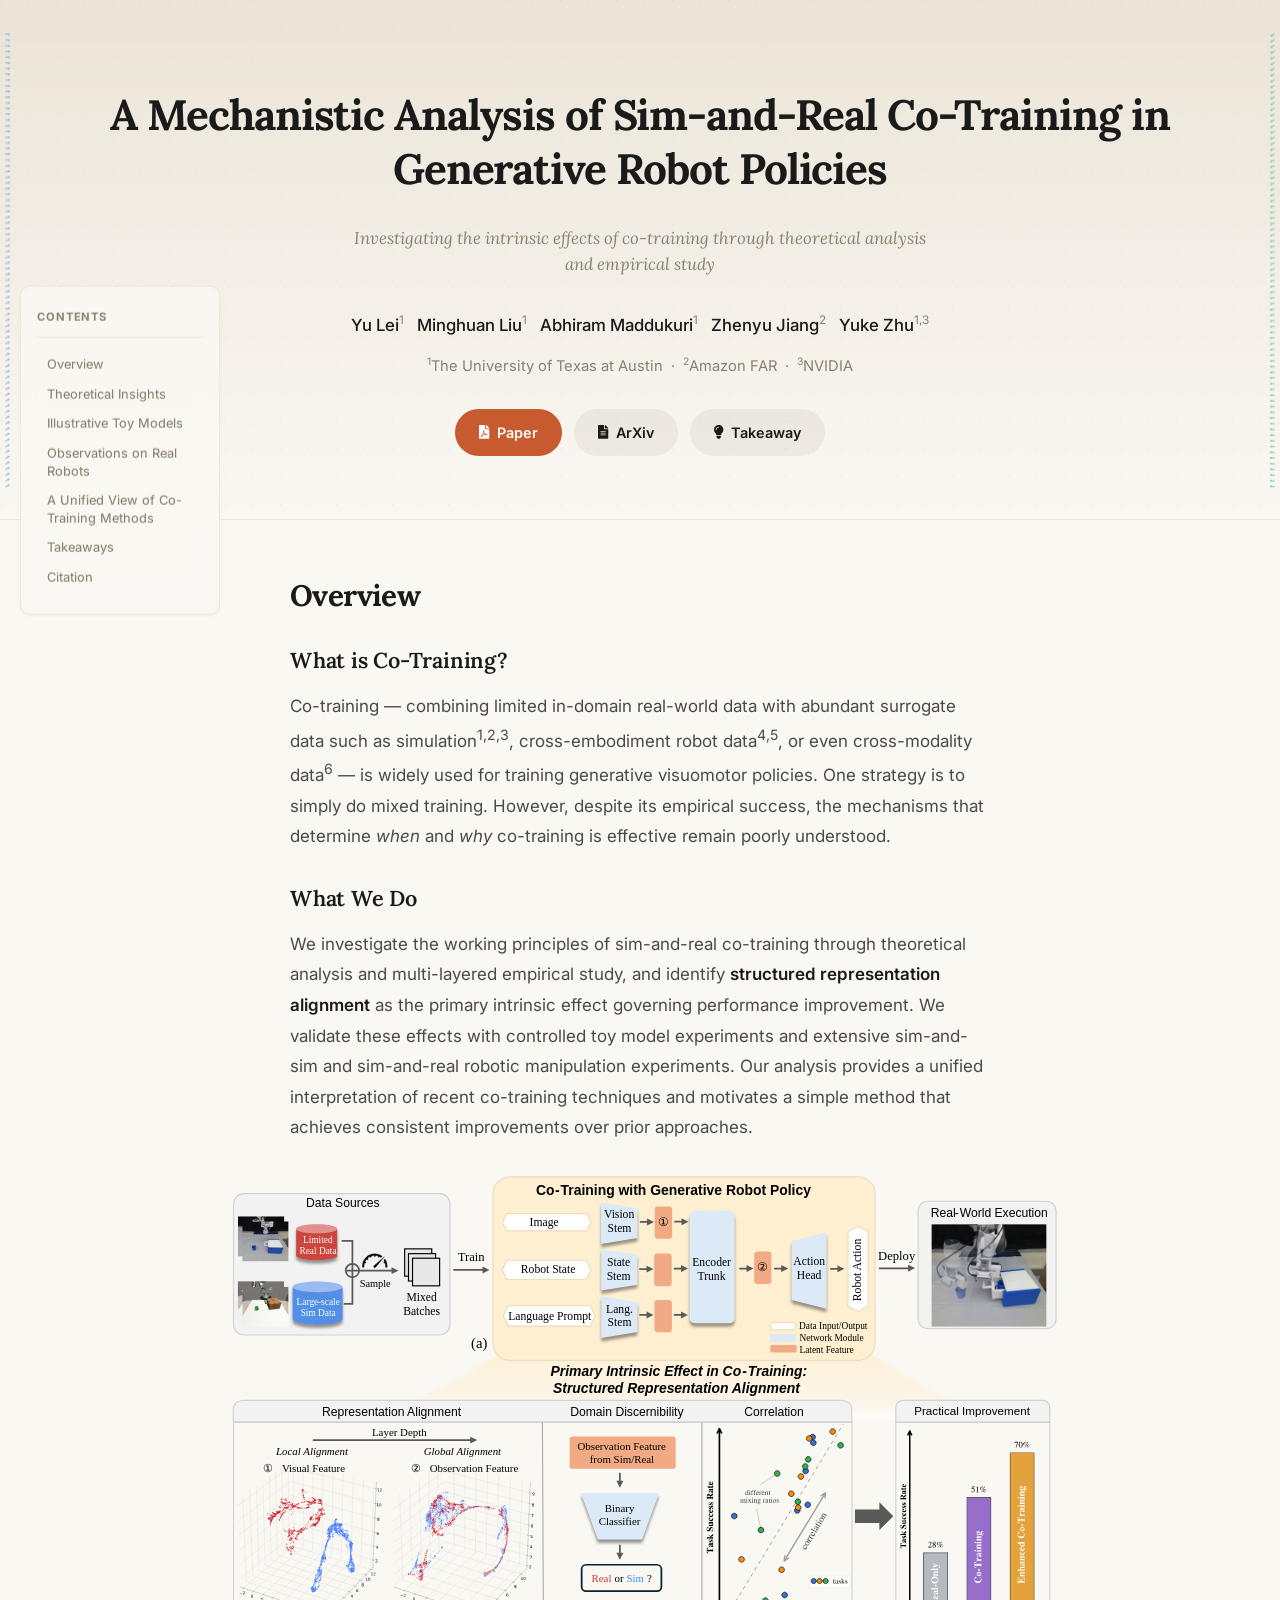
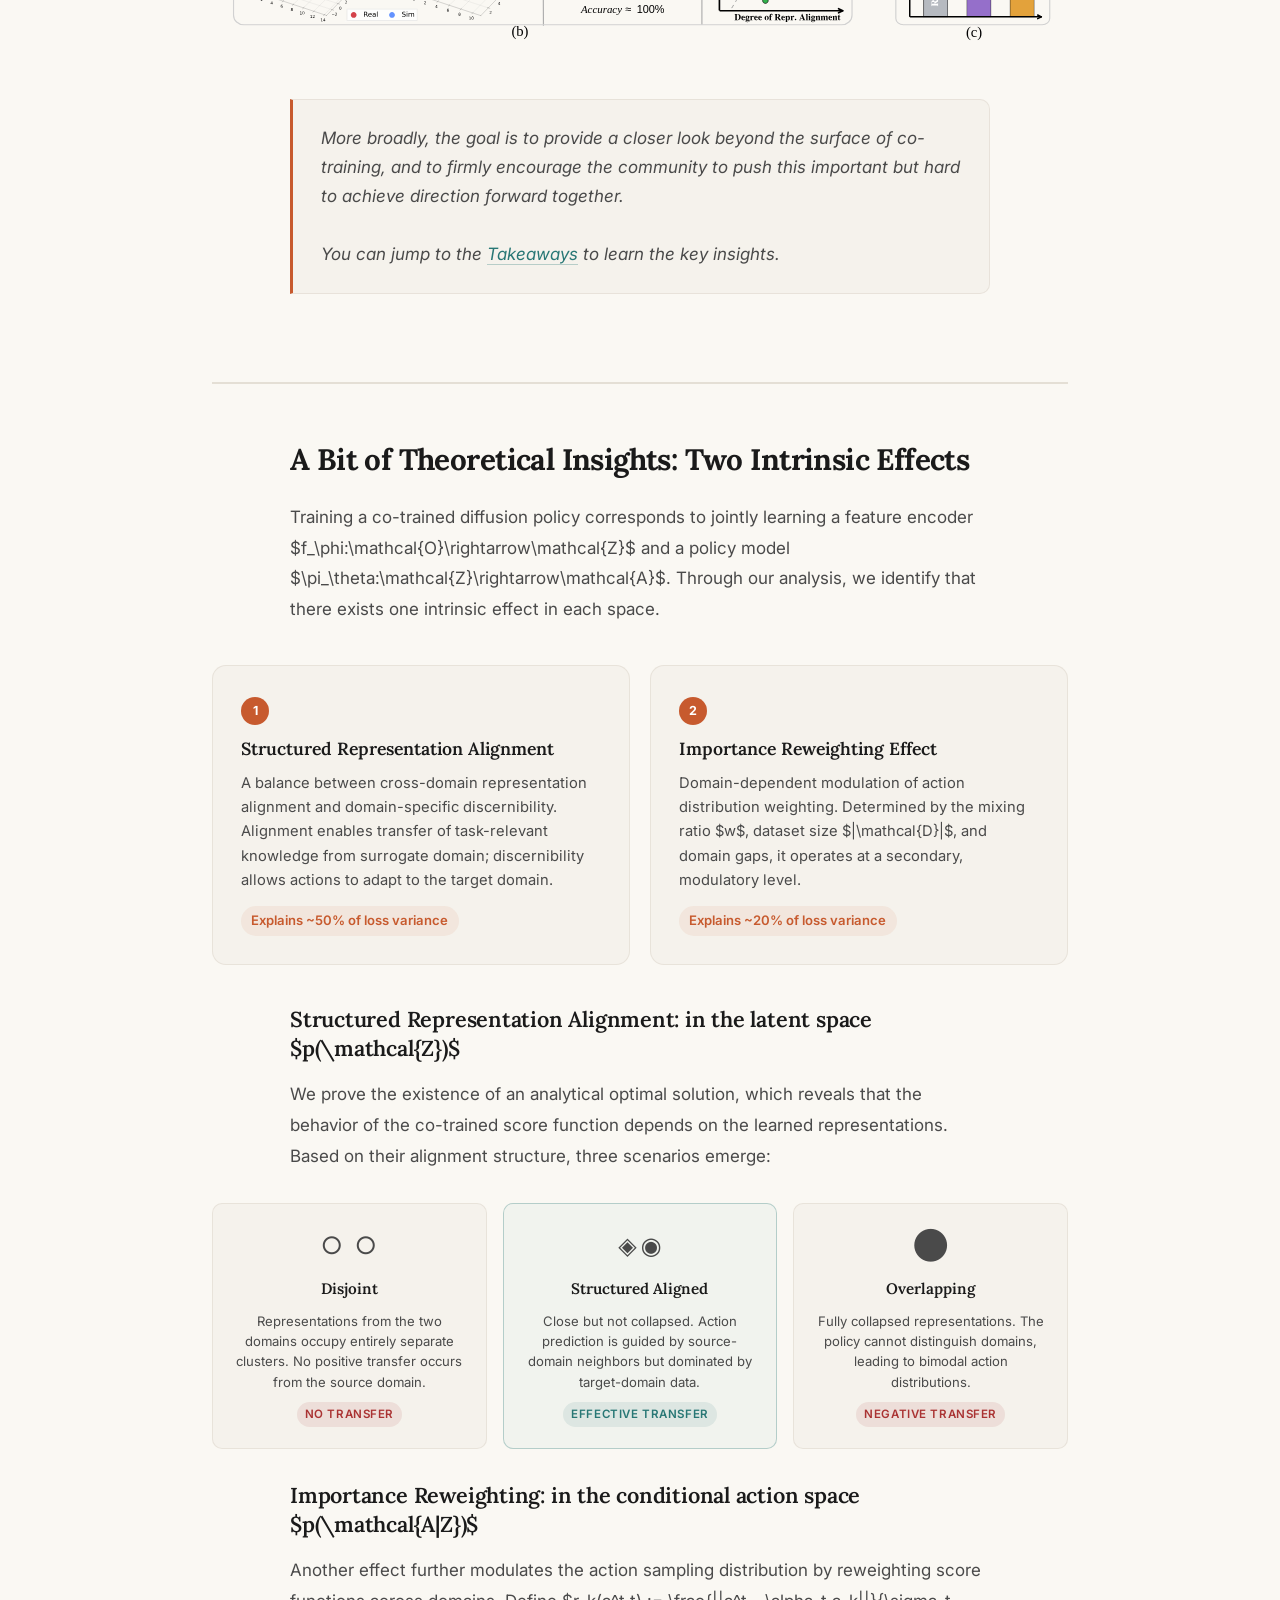
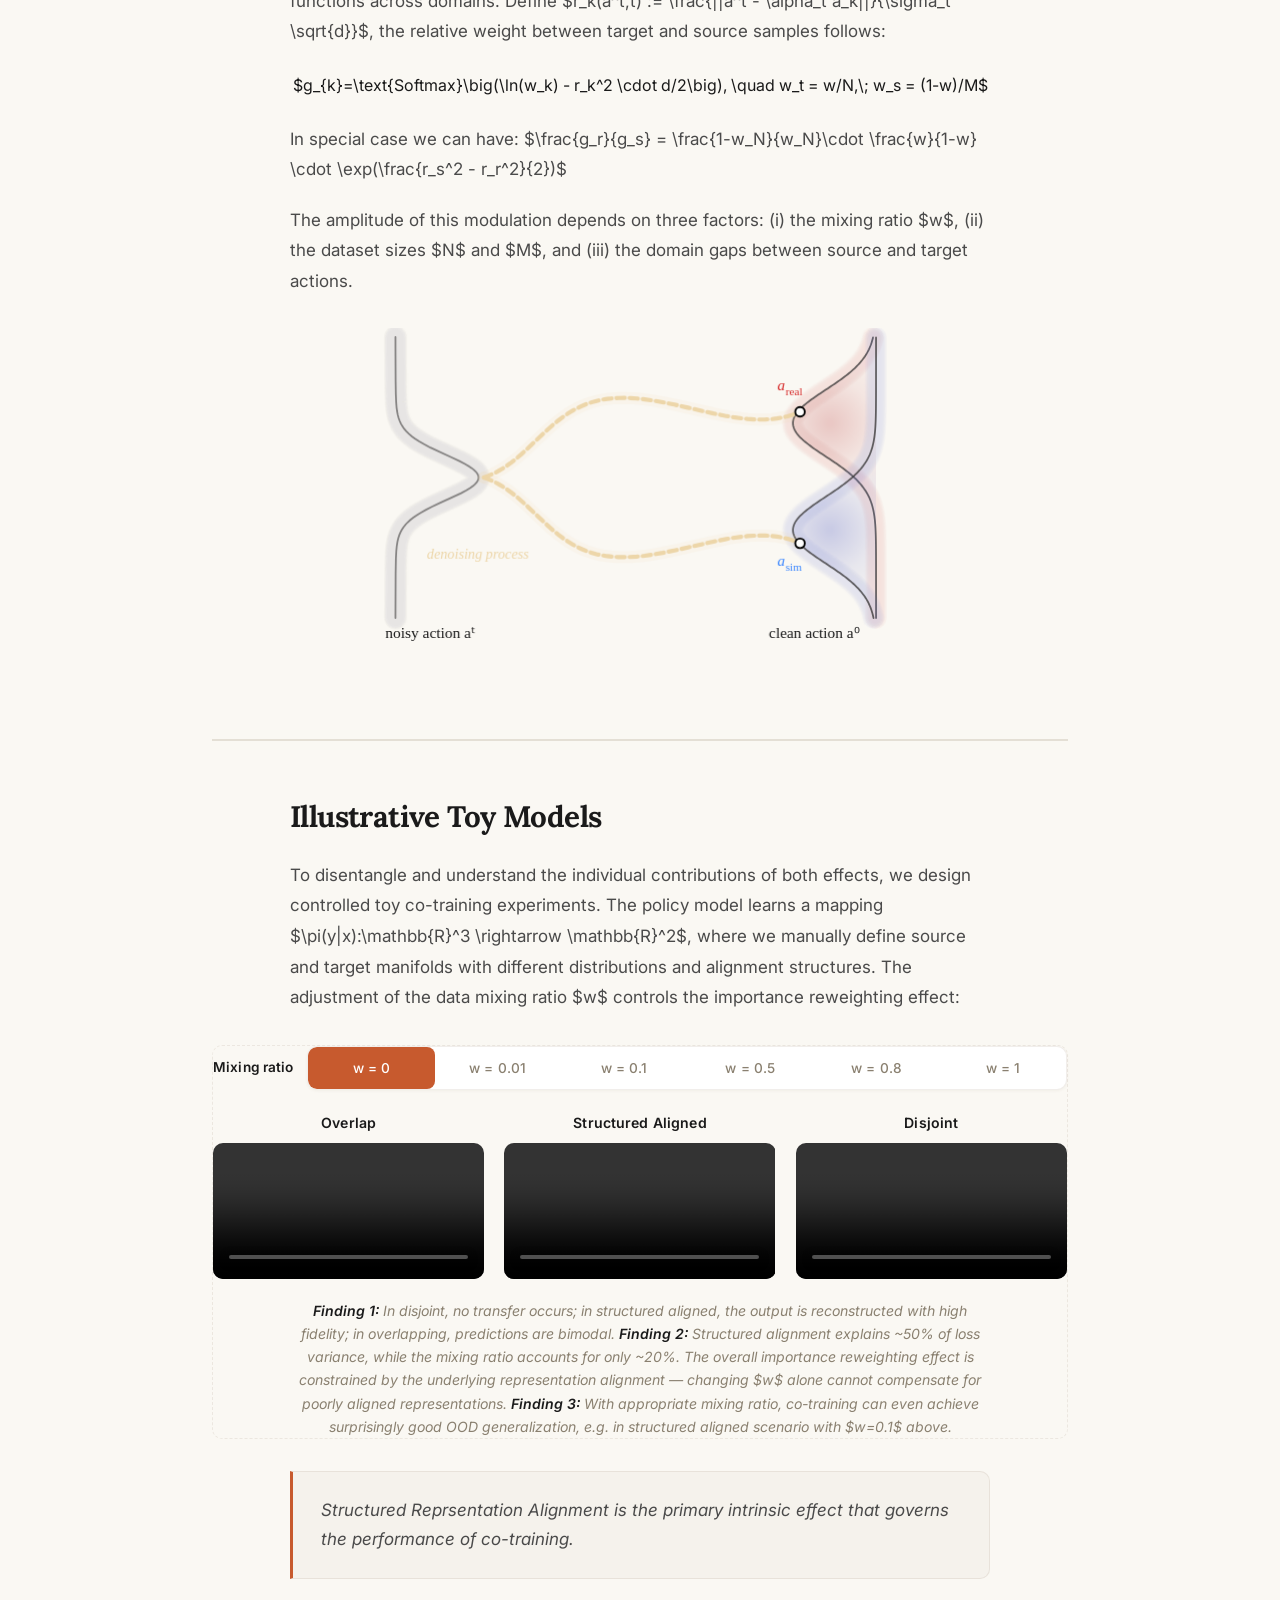
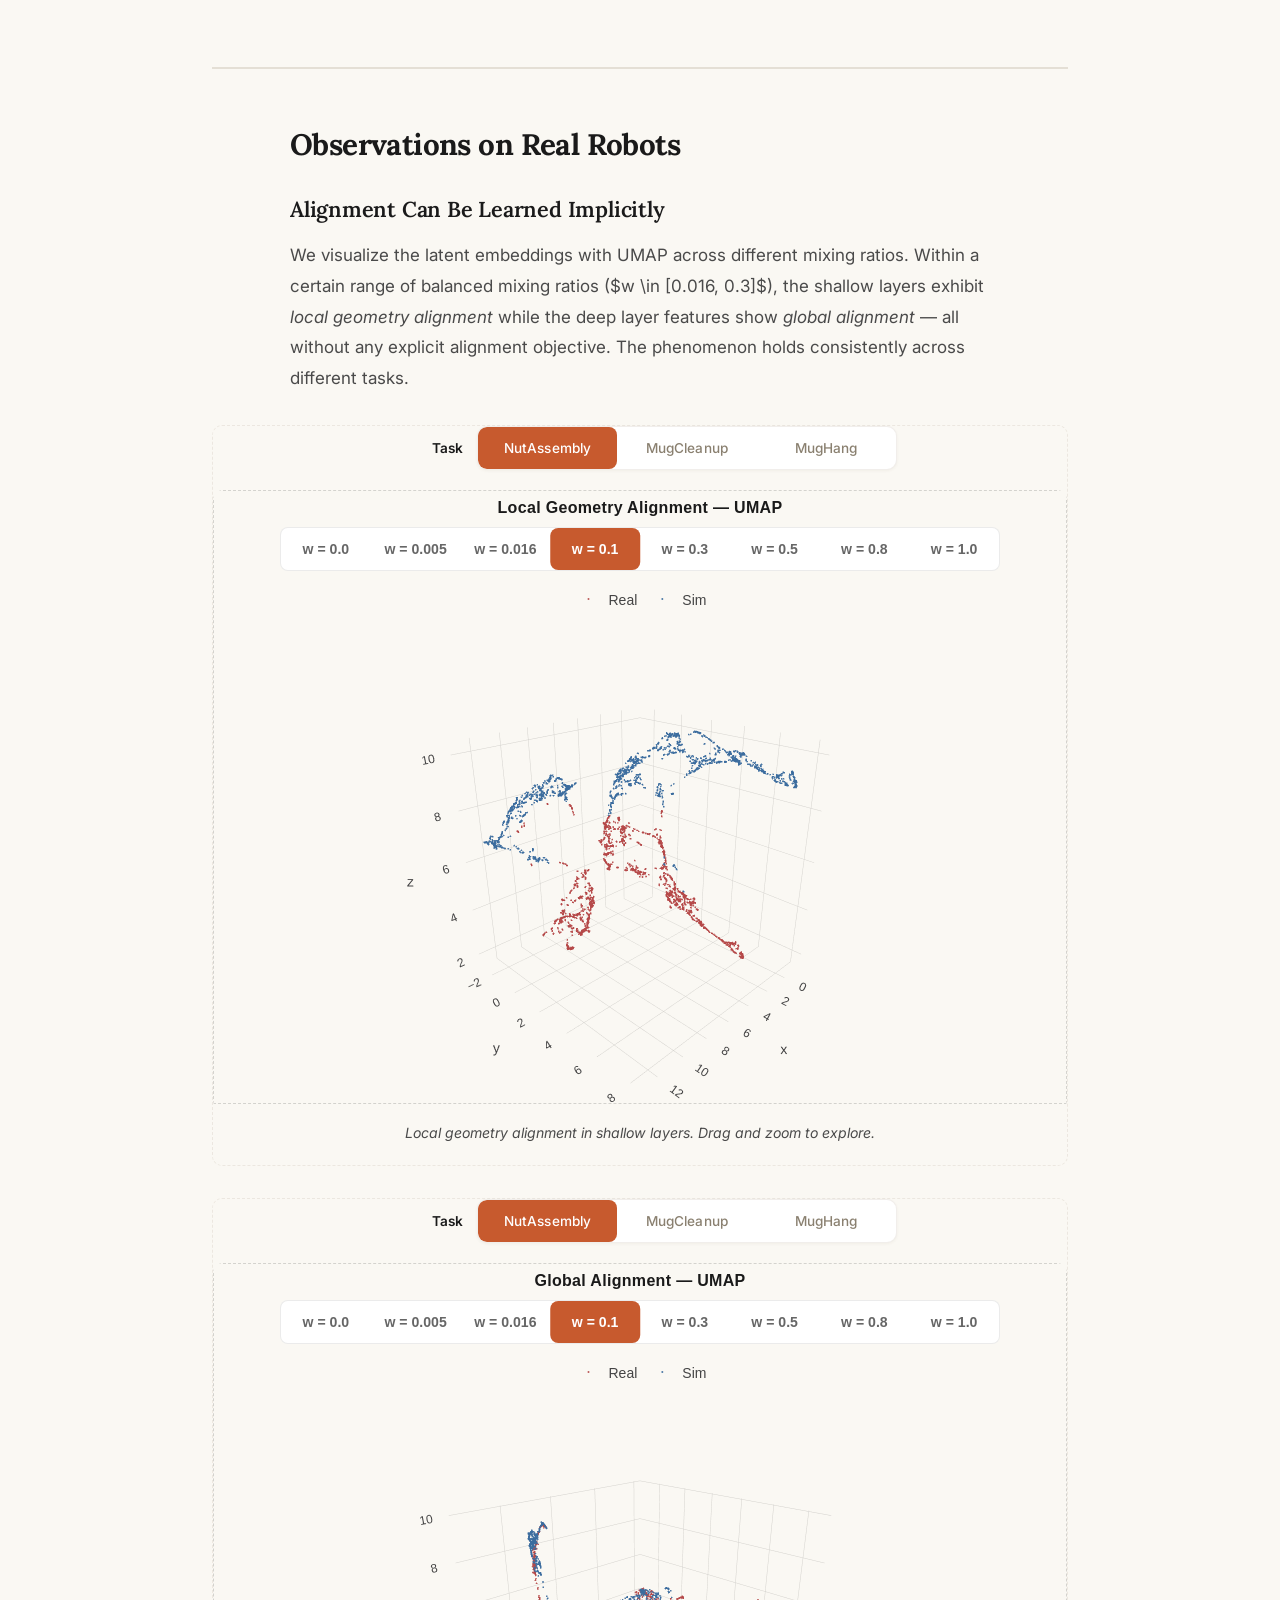
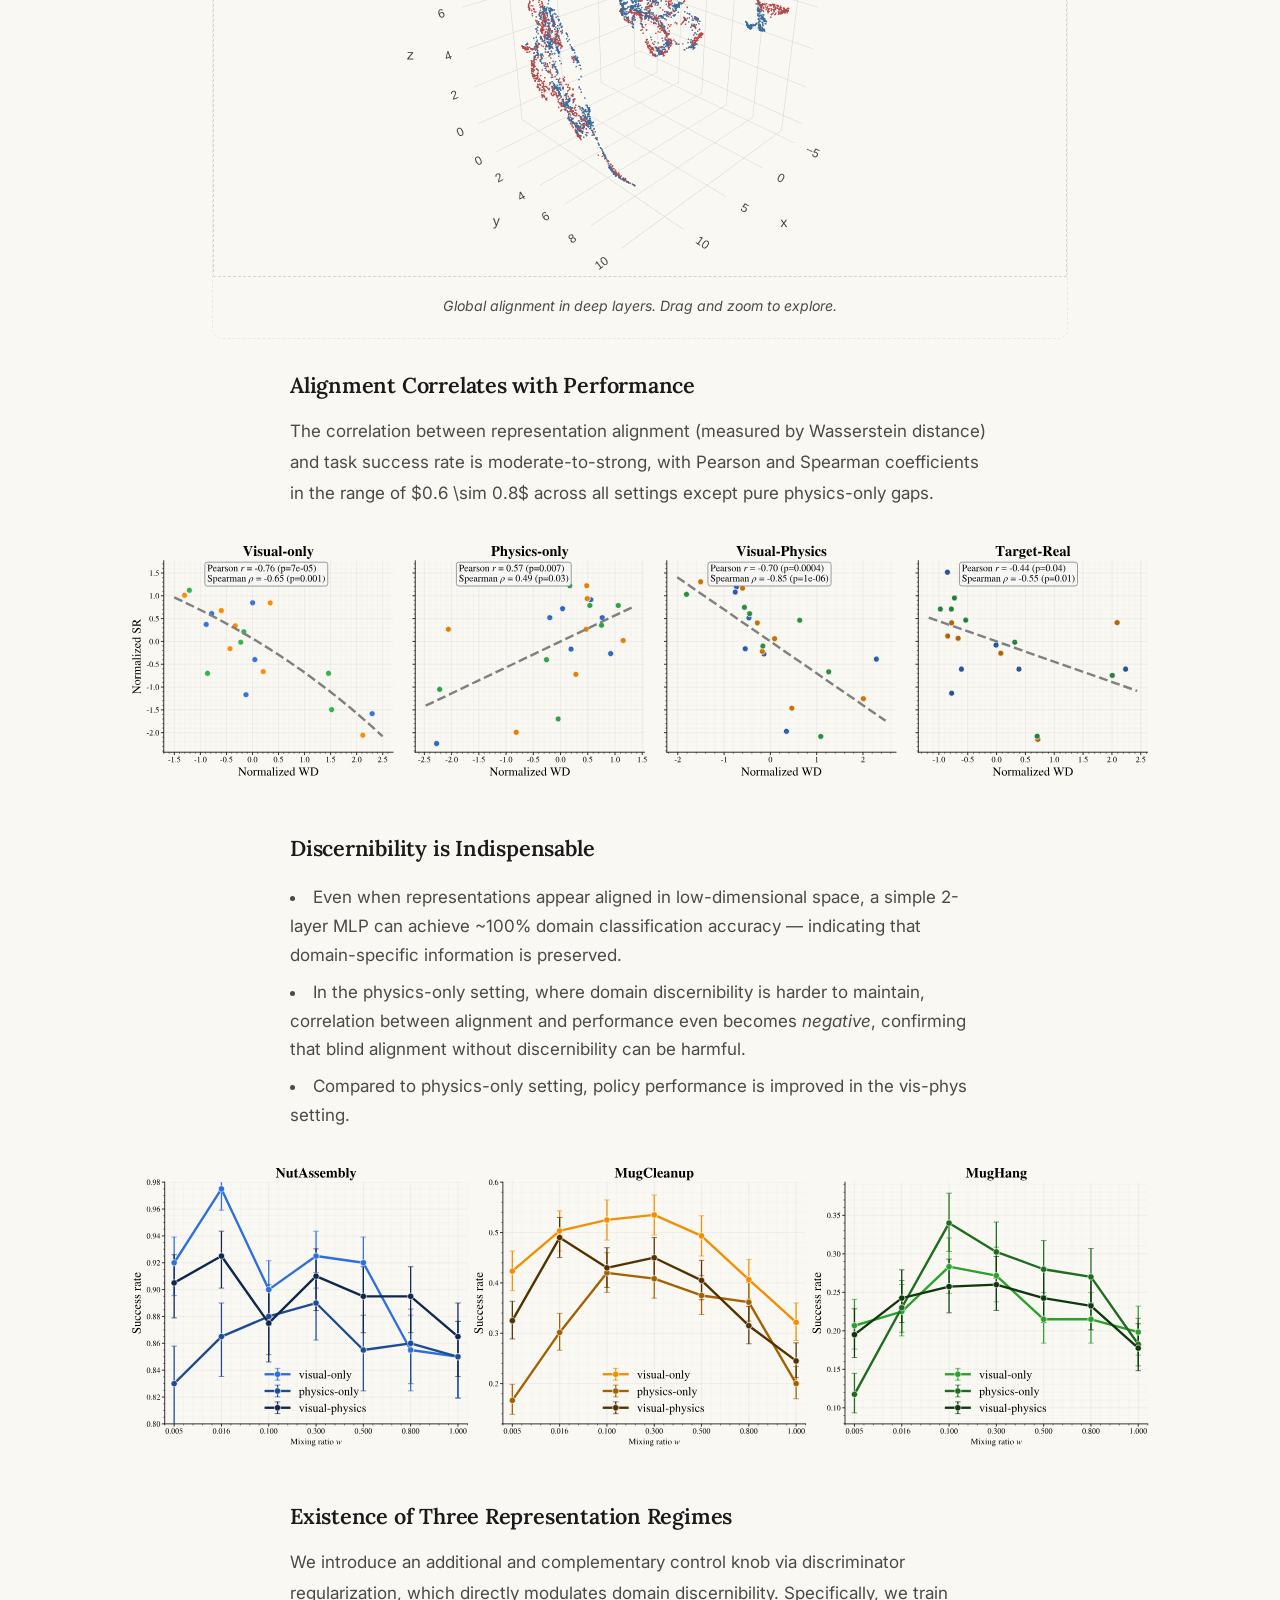
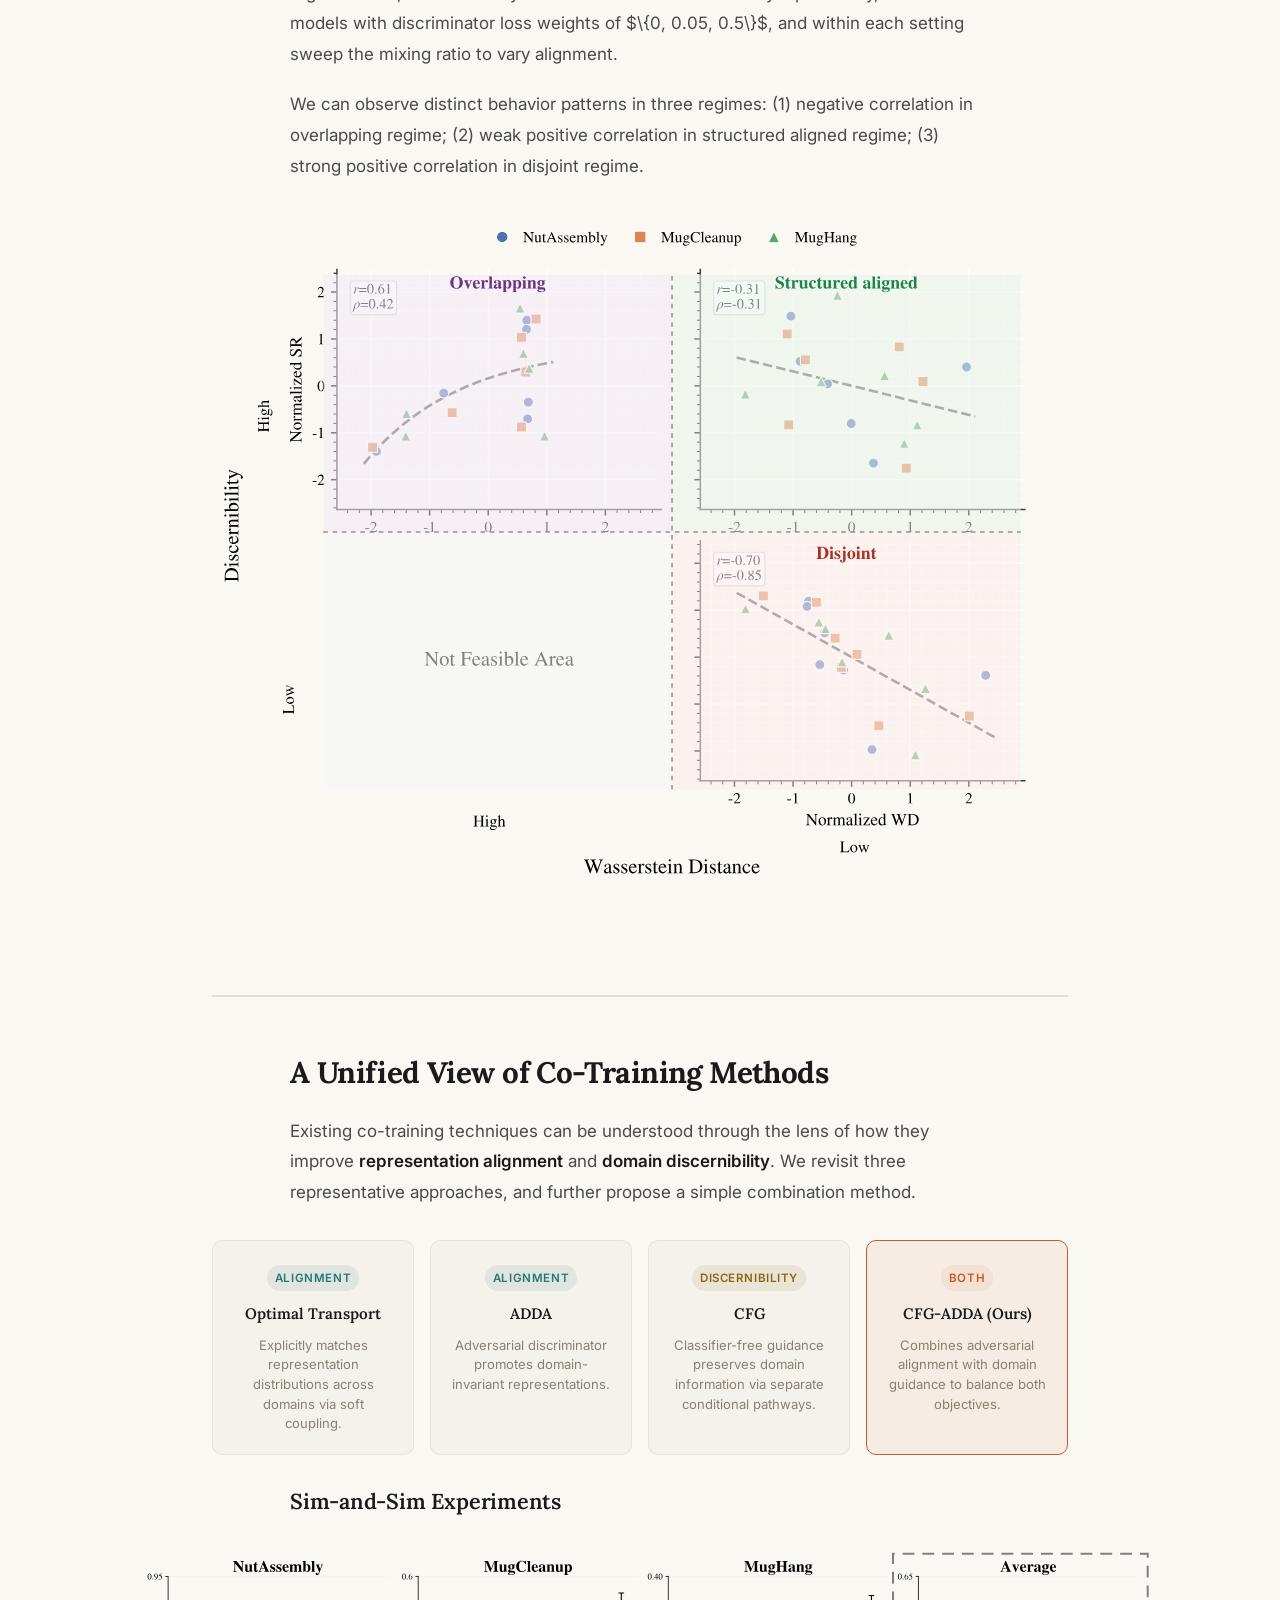
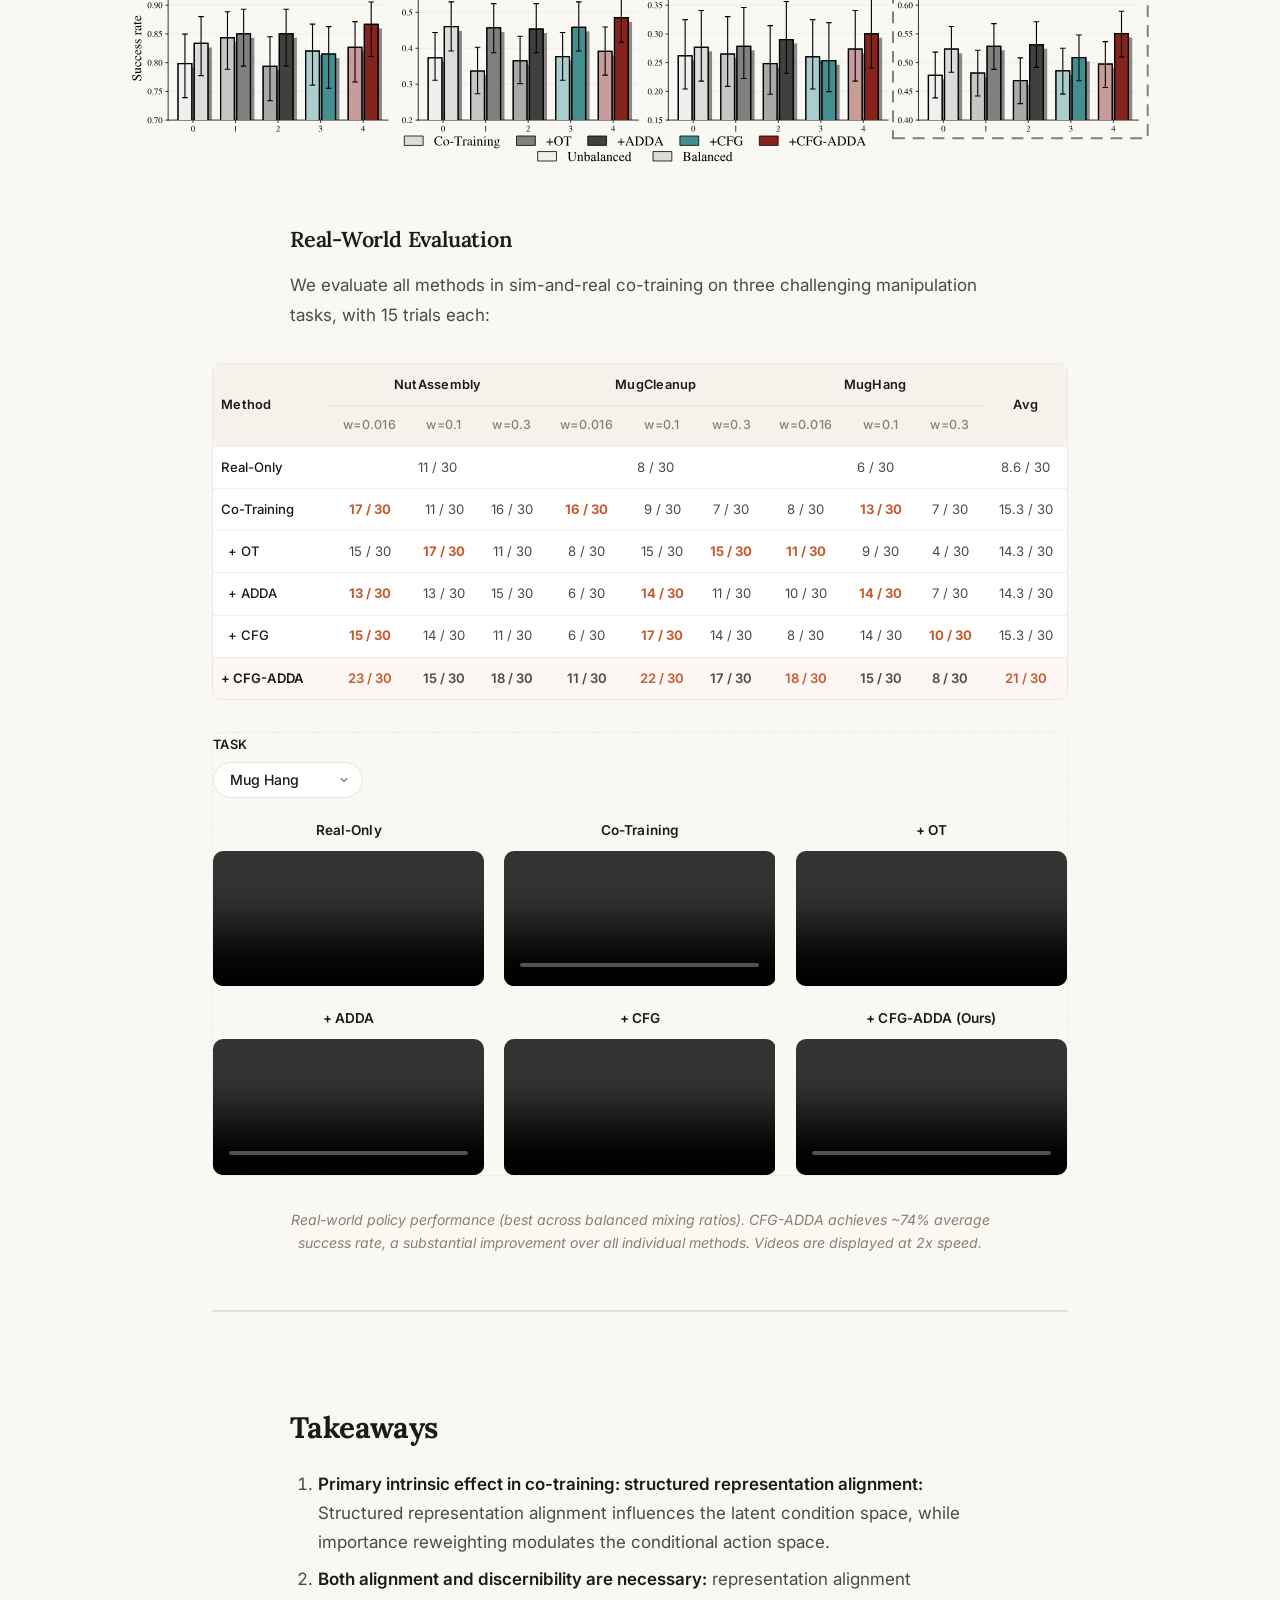
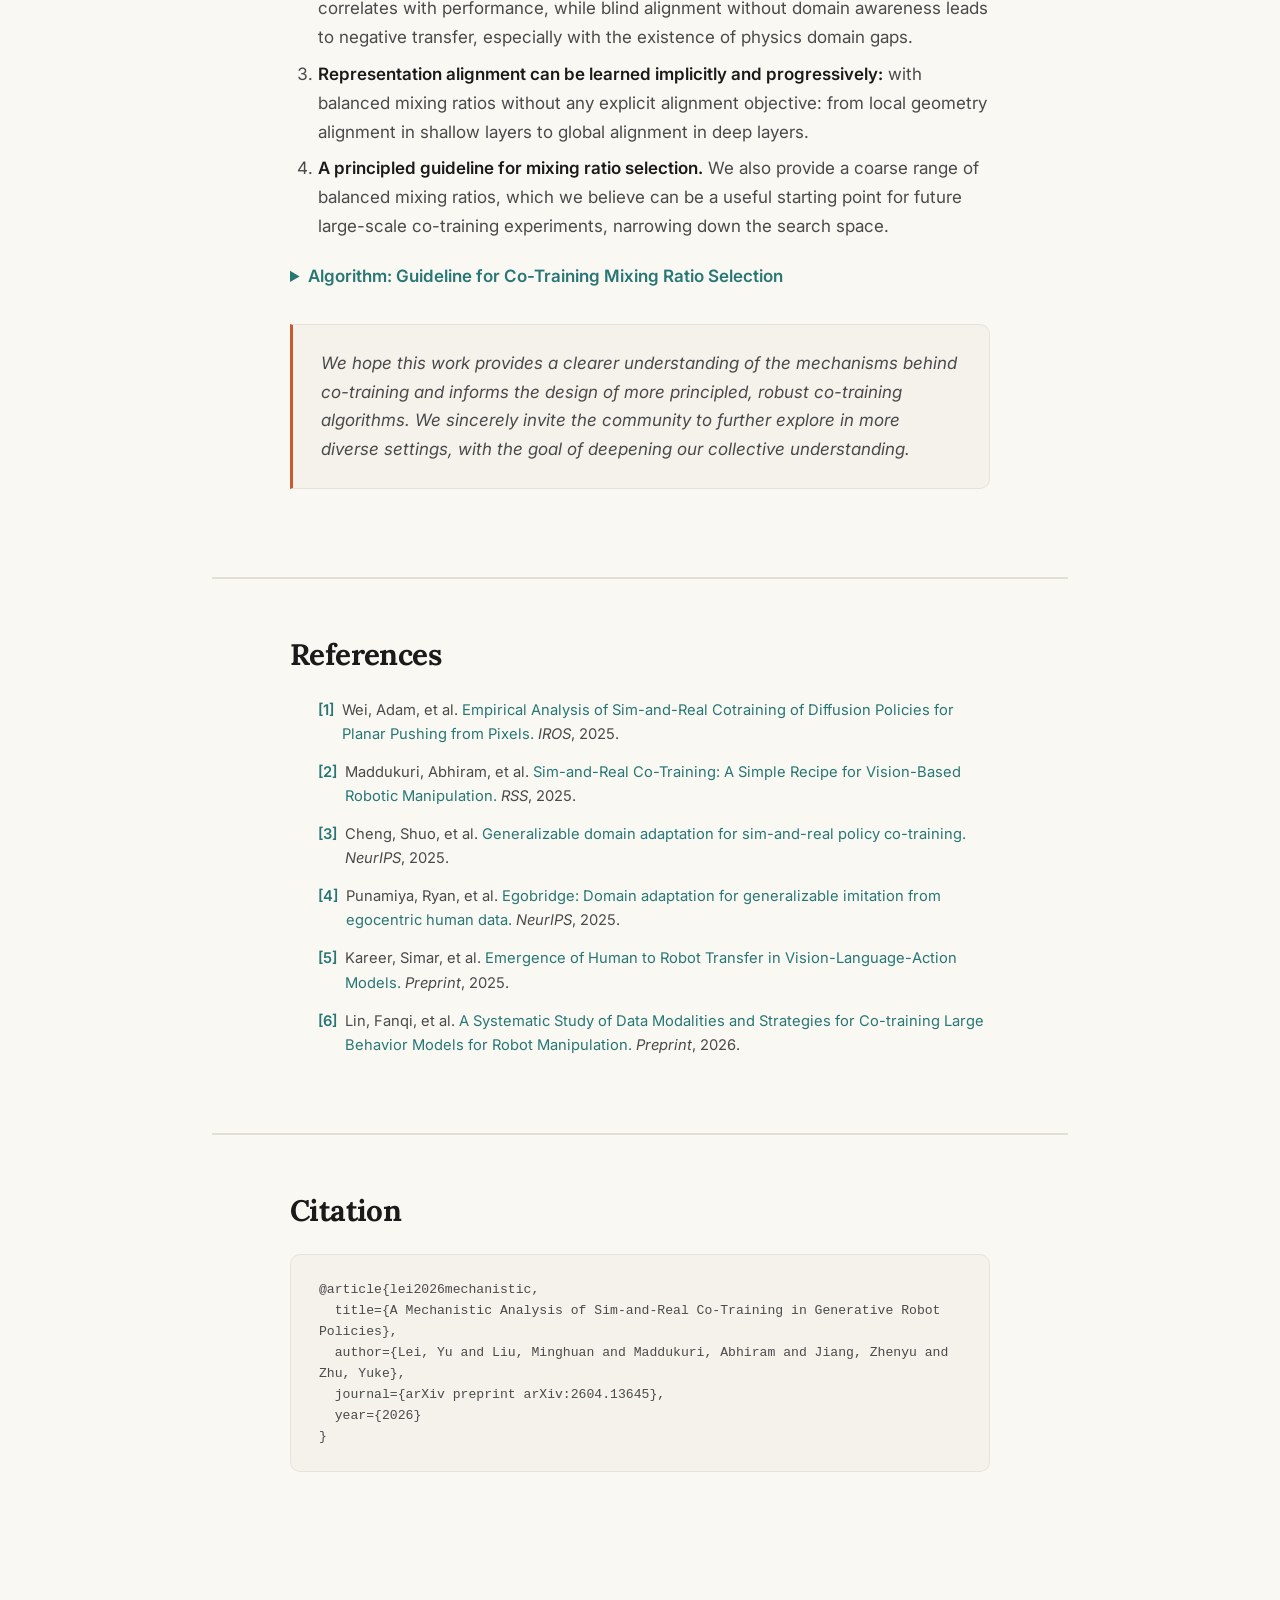
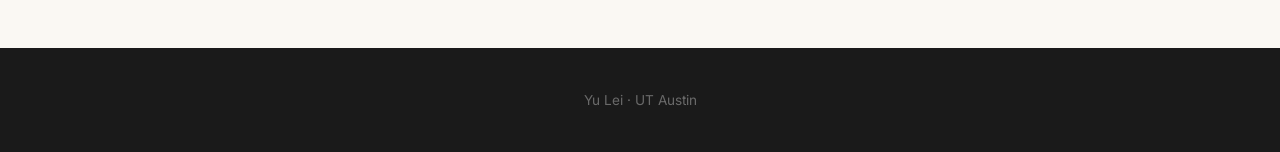
==== commit 71385532: "[citation fix]" ====
--- a/index.html
+++ b/index.html
@@ -1543,14 +1543,11 @@
       <div class="prose">
         <h2>Citation</h2>
         <div class="citation-block">
-          <pre><code>@article{lei2025cotraining,
+          <pre><code>@article{lei2026mechanistic,
   title={A Mechanistic Analysis of Sim-and-Real Co-Training in Generative Robot Policies},
-  author={Yu Lei and Minghuan Liu and Abhiram Maddukuri and Zhenyu Jiang and Yuke Zhu},
-  year={2026},
-  eprint={2604.13645},
-  archivePrefix={arXiv},
-  primaryClass={cs.RO},
-  url={https://arxiv.org/abs/2604.13645},
+  author={Lei, Yu and Liu, Minghuan and Maddukuri, Abhiram and Jiang, Zhenyu and Zhu, Yuke},
+  journal={arXiv preprint arXiv:2604.13645},
+  year={2026}
 }</code></pre>
         </div>
       </div>
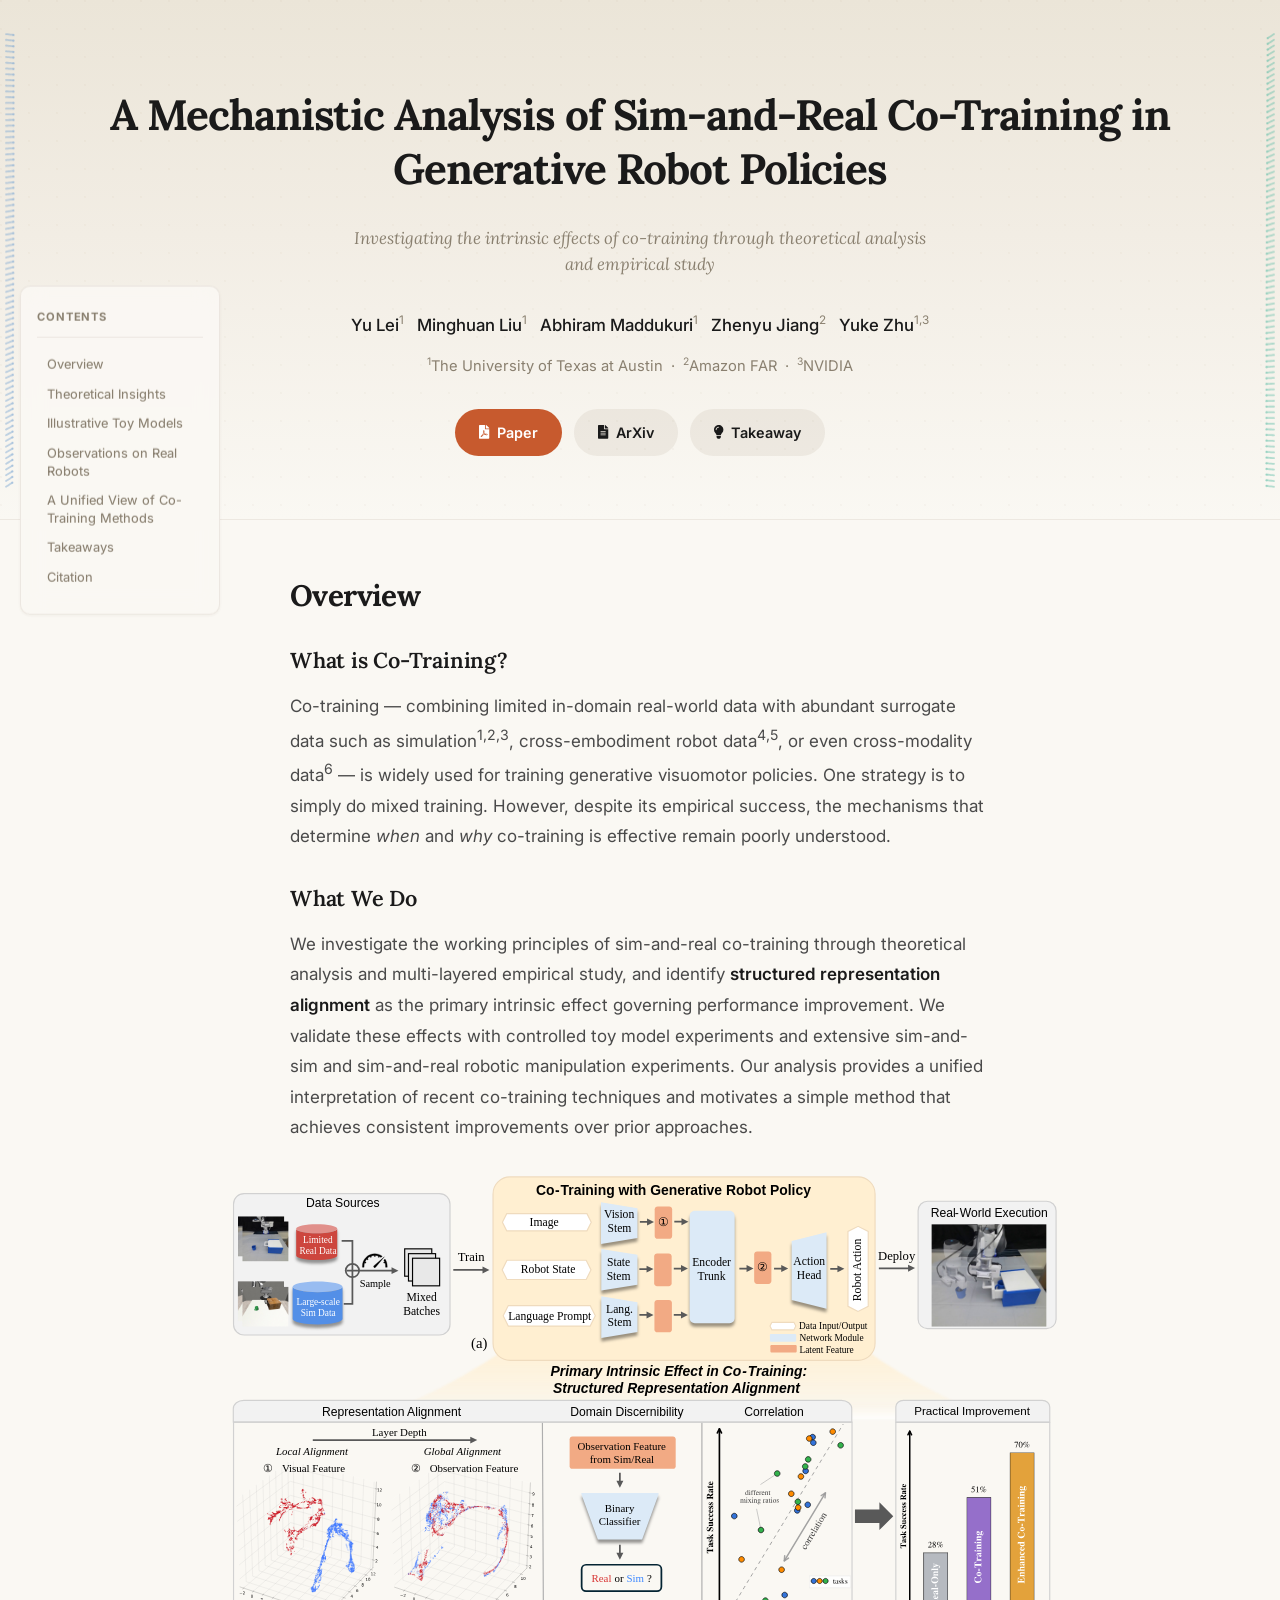
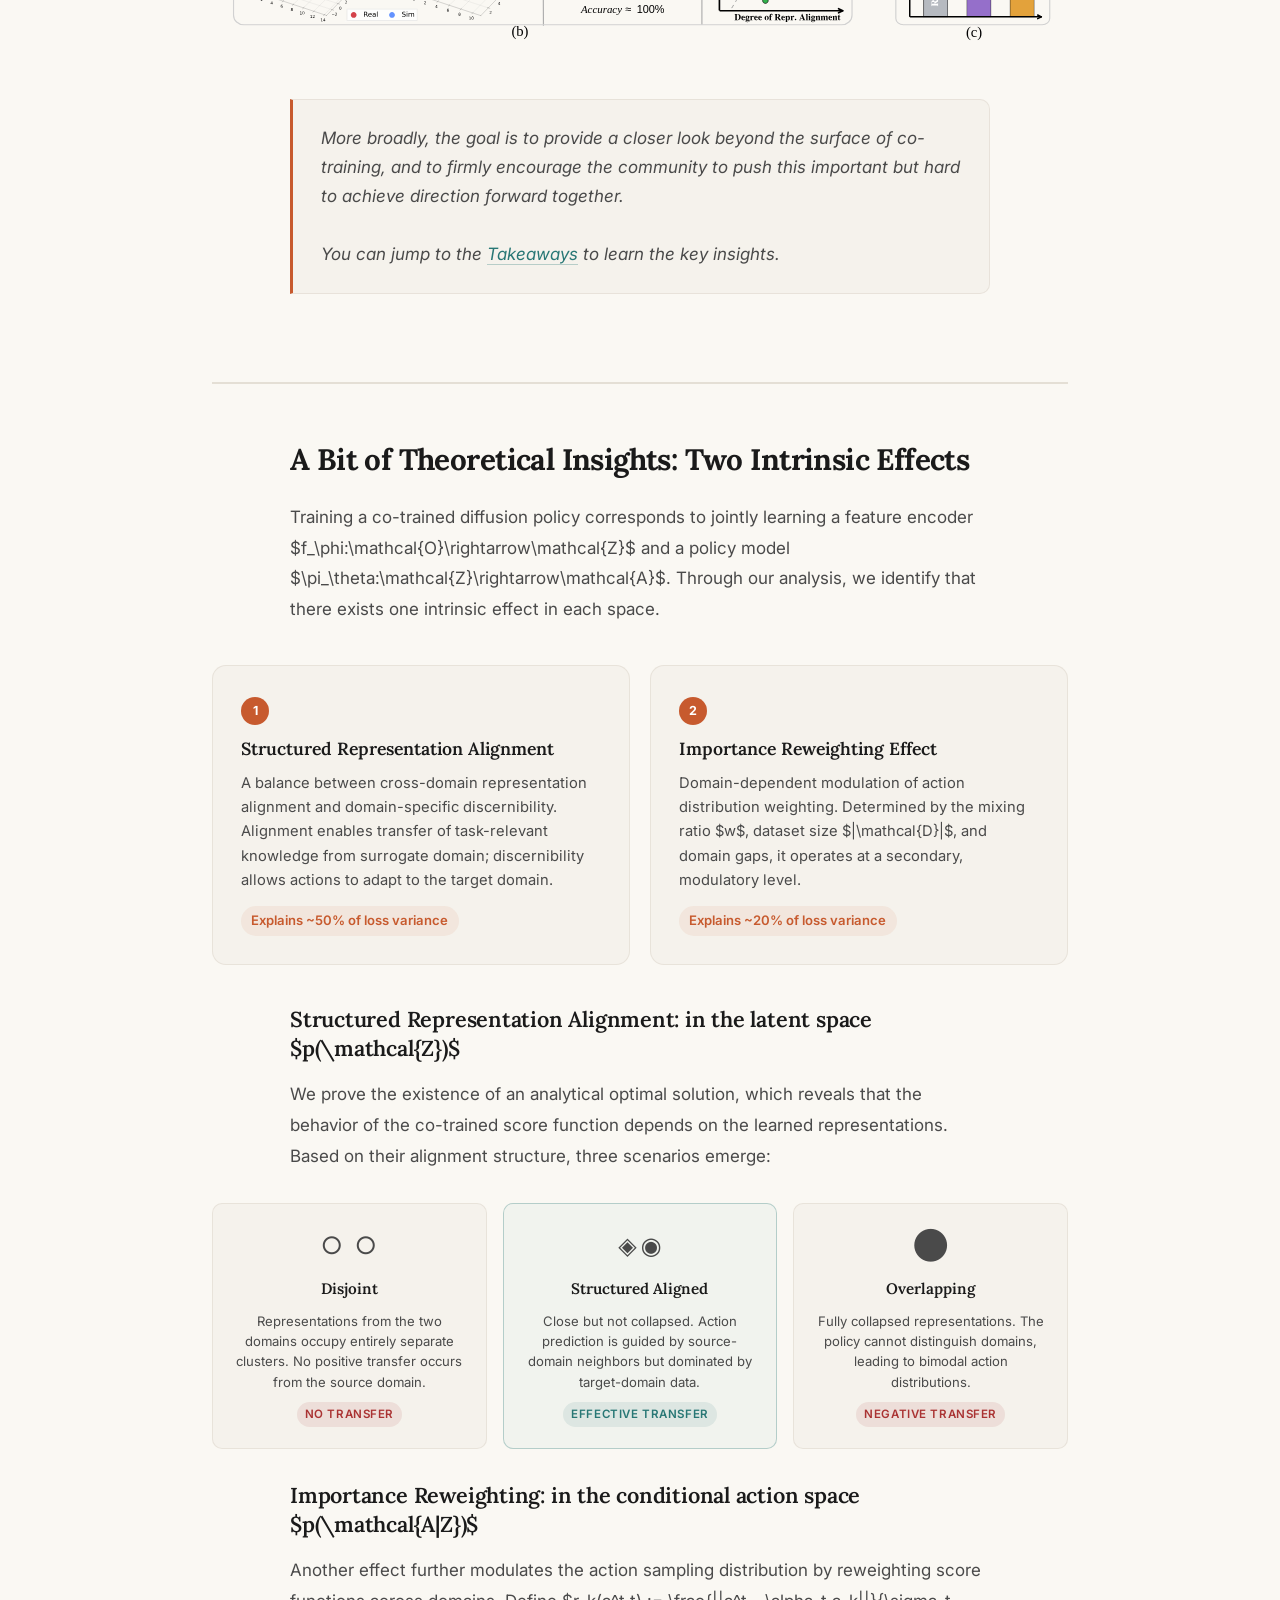
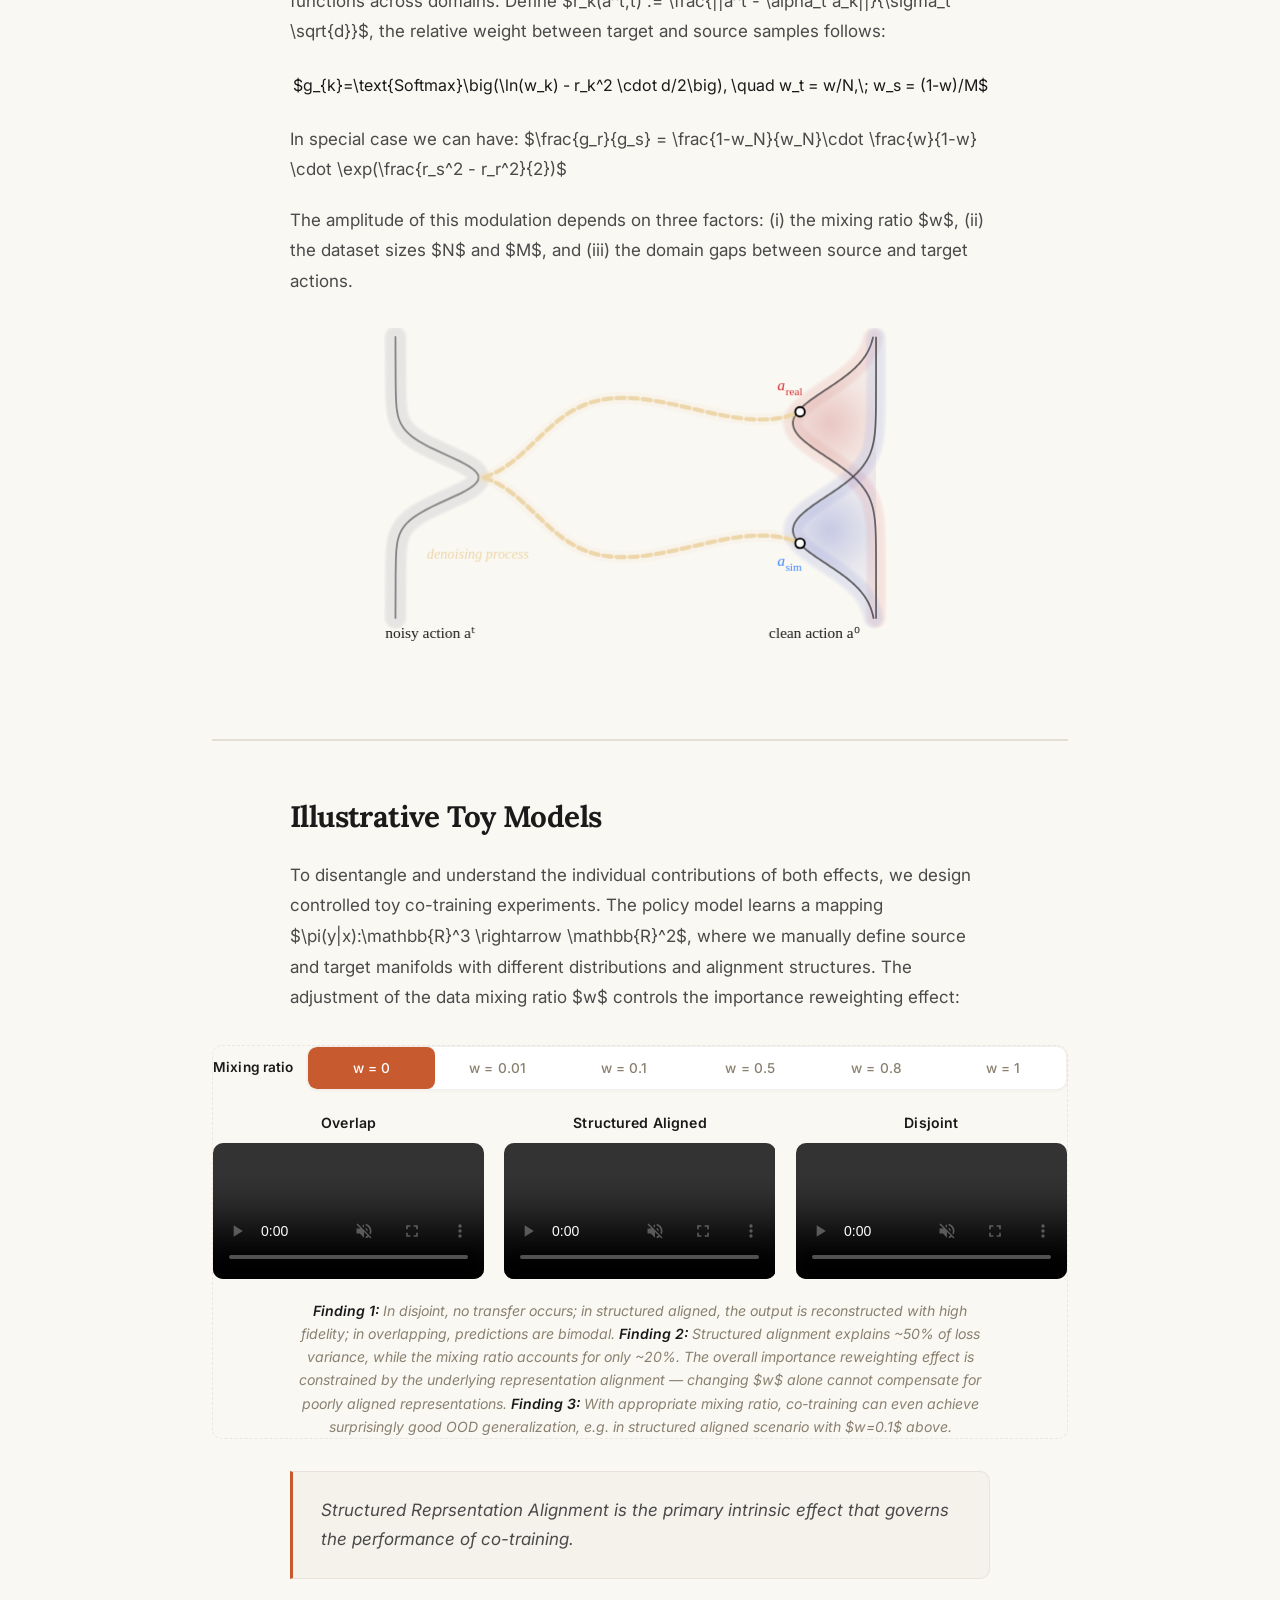
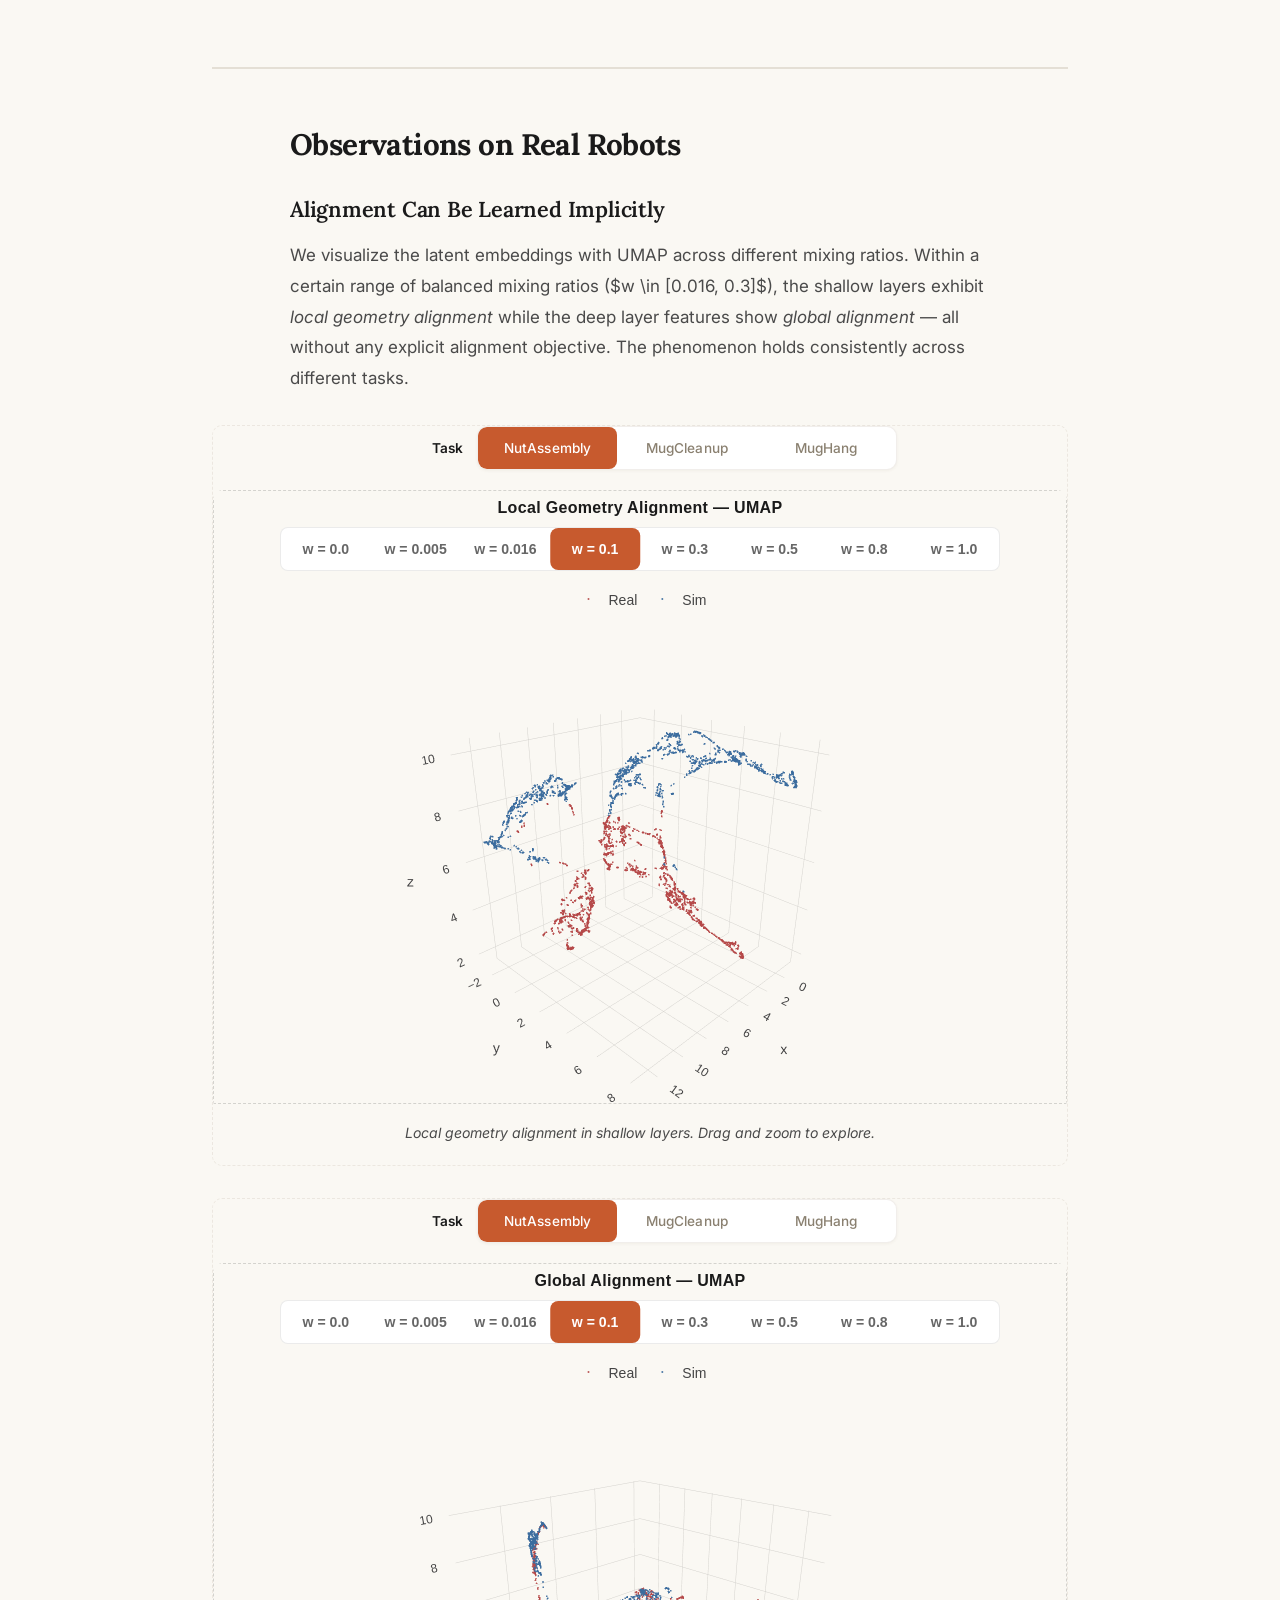
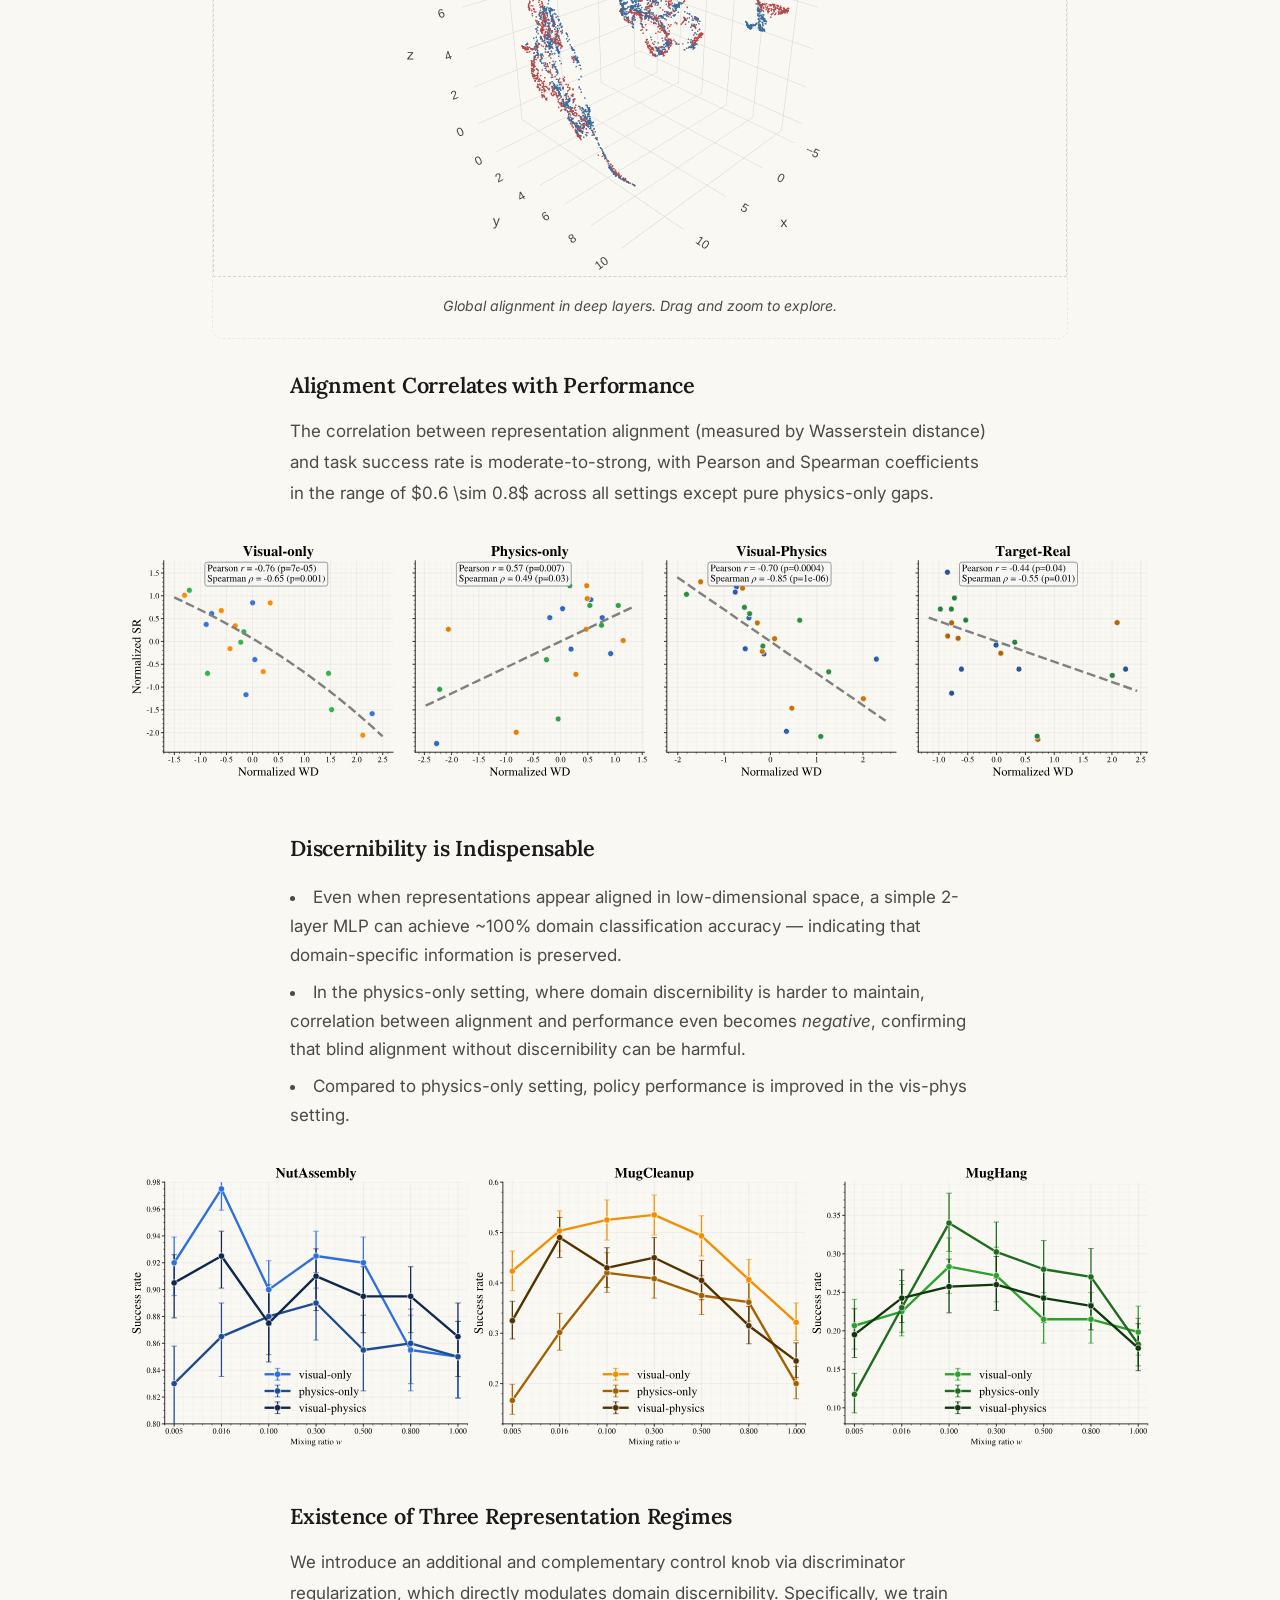
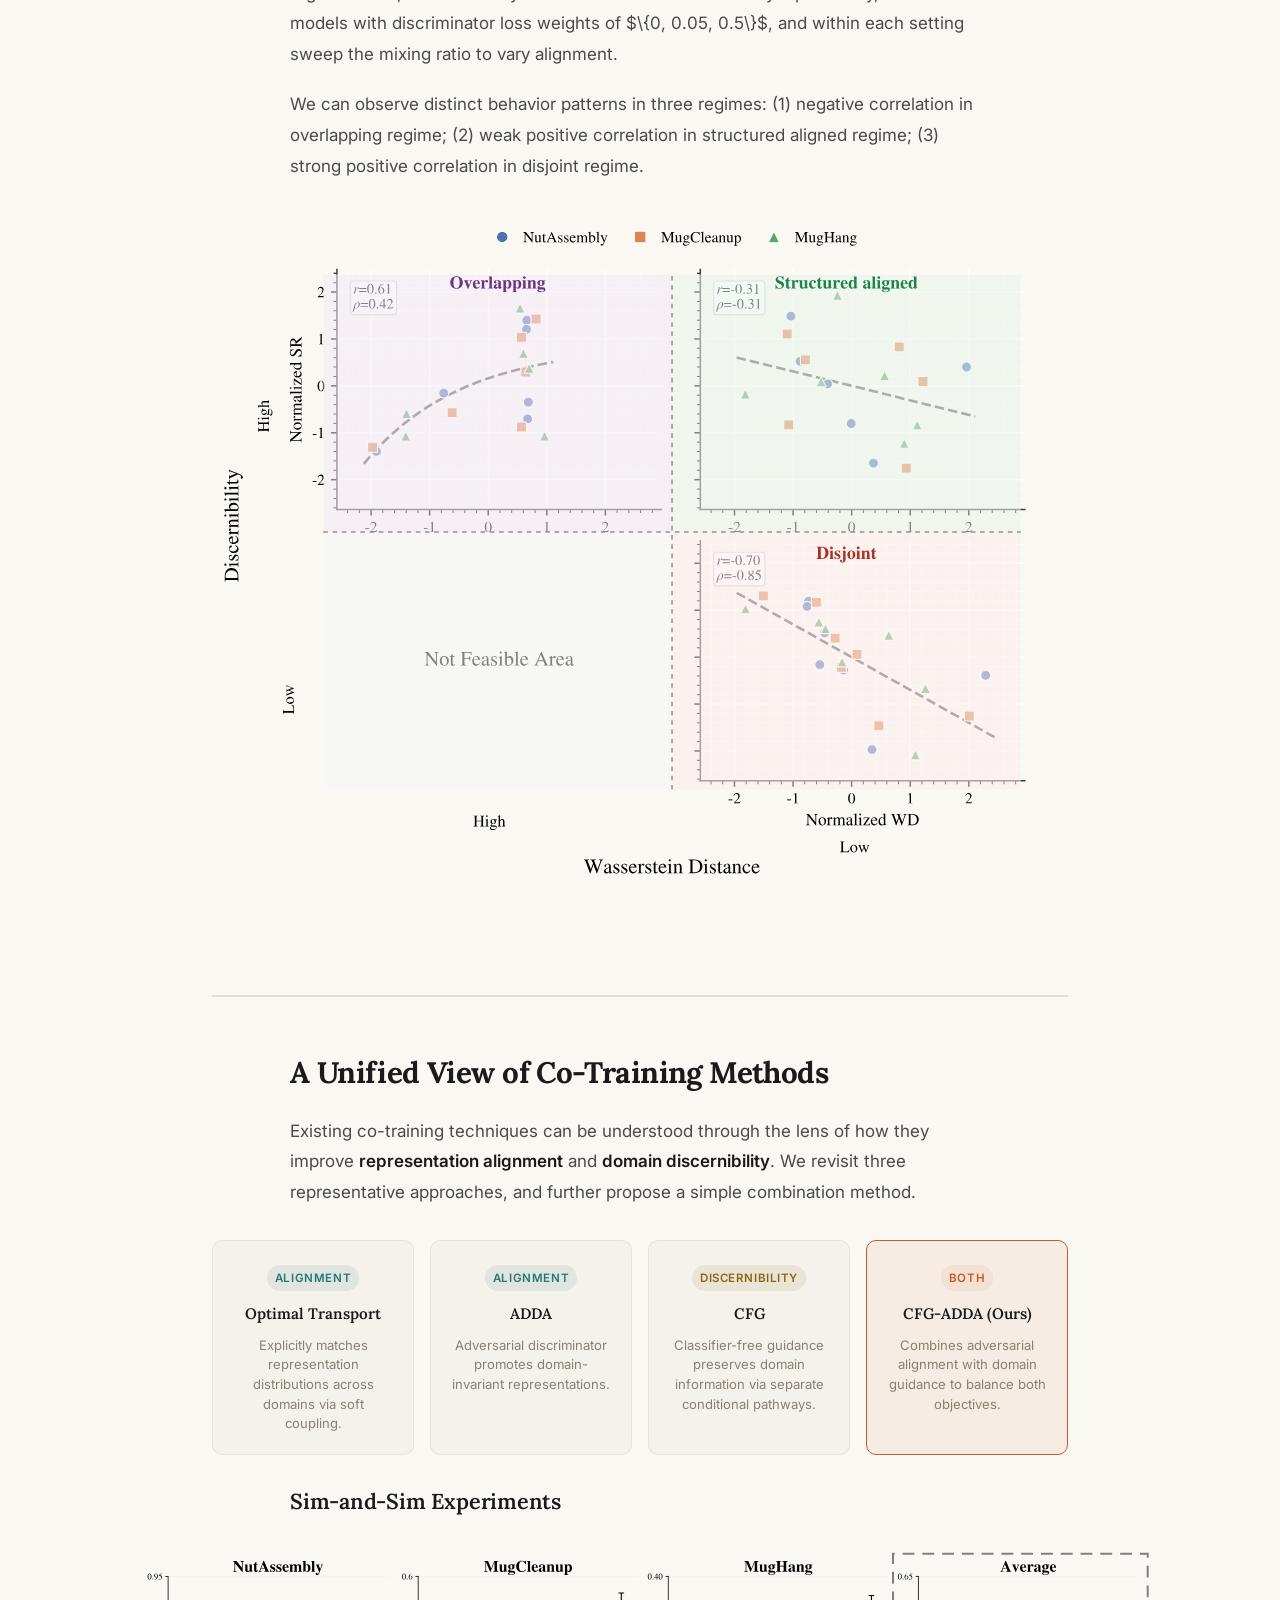
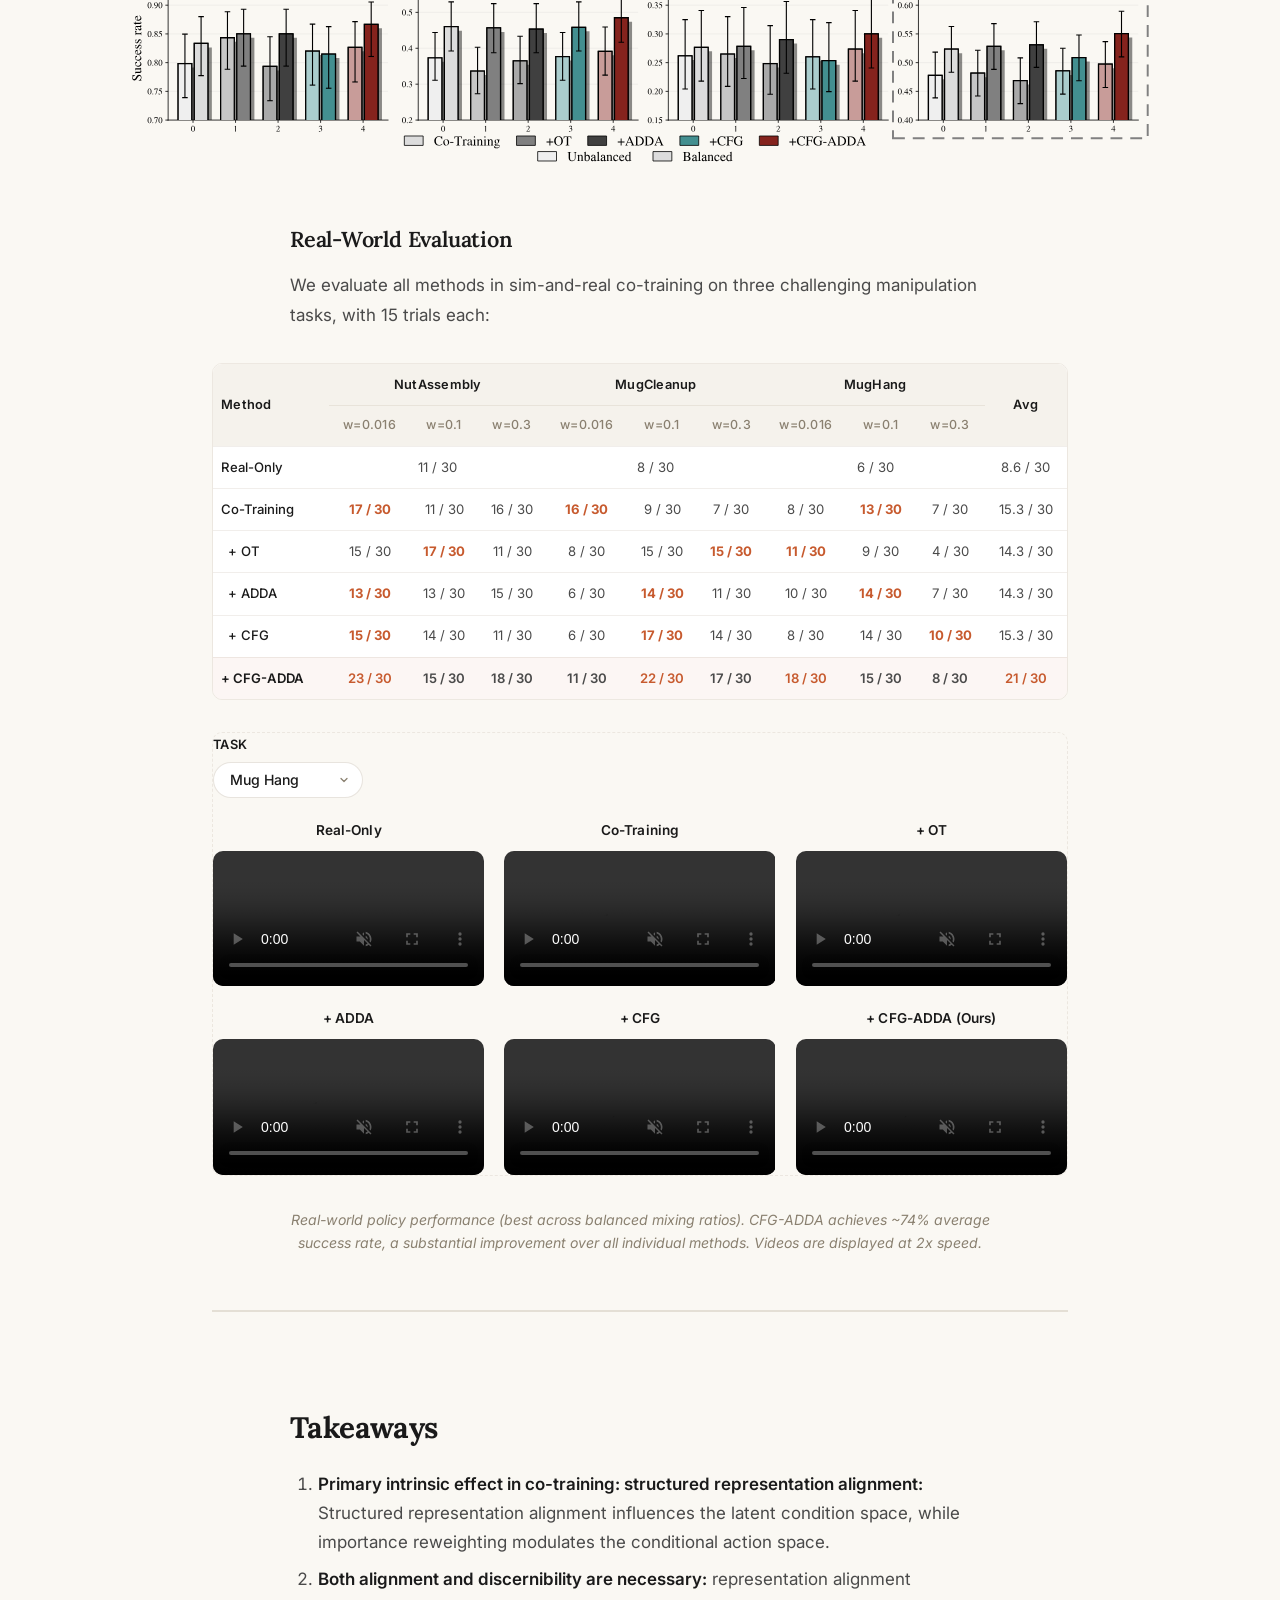
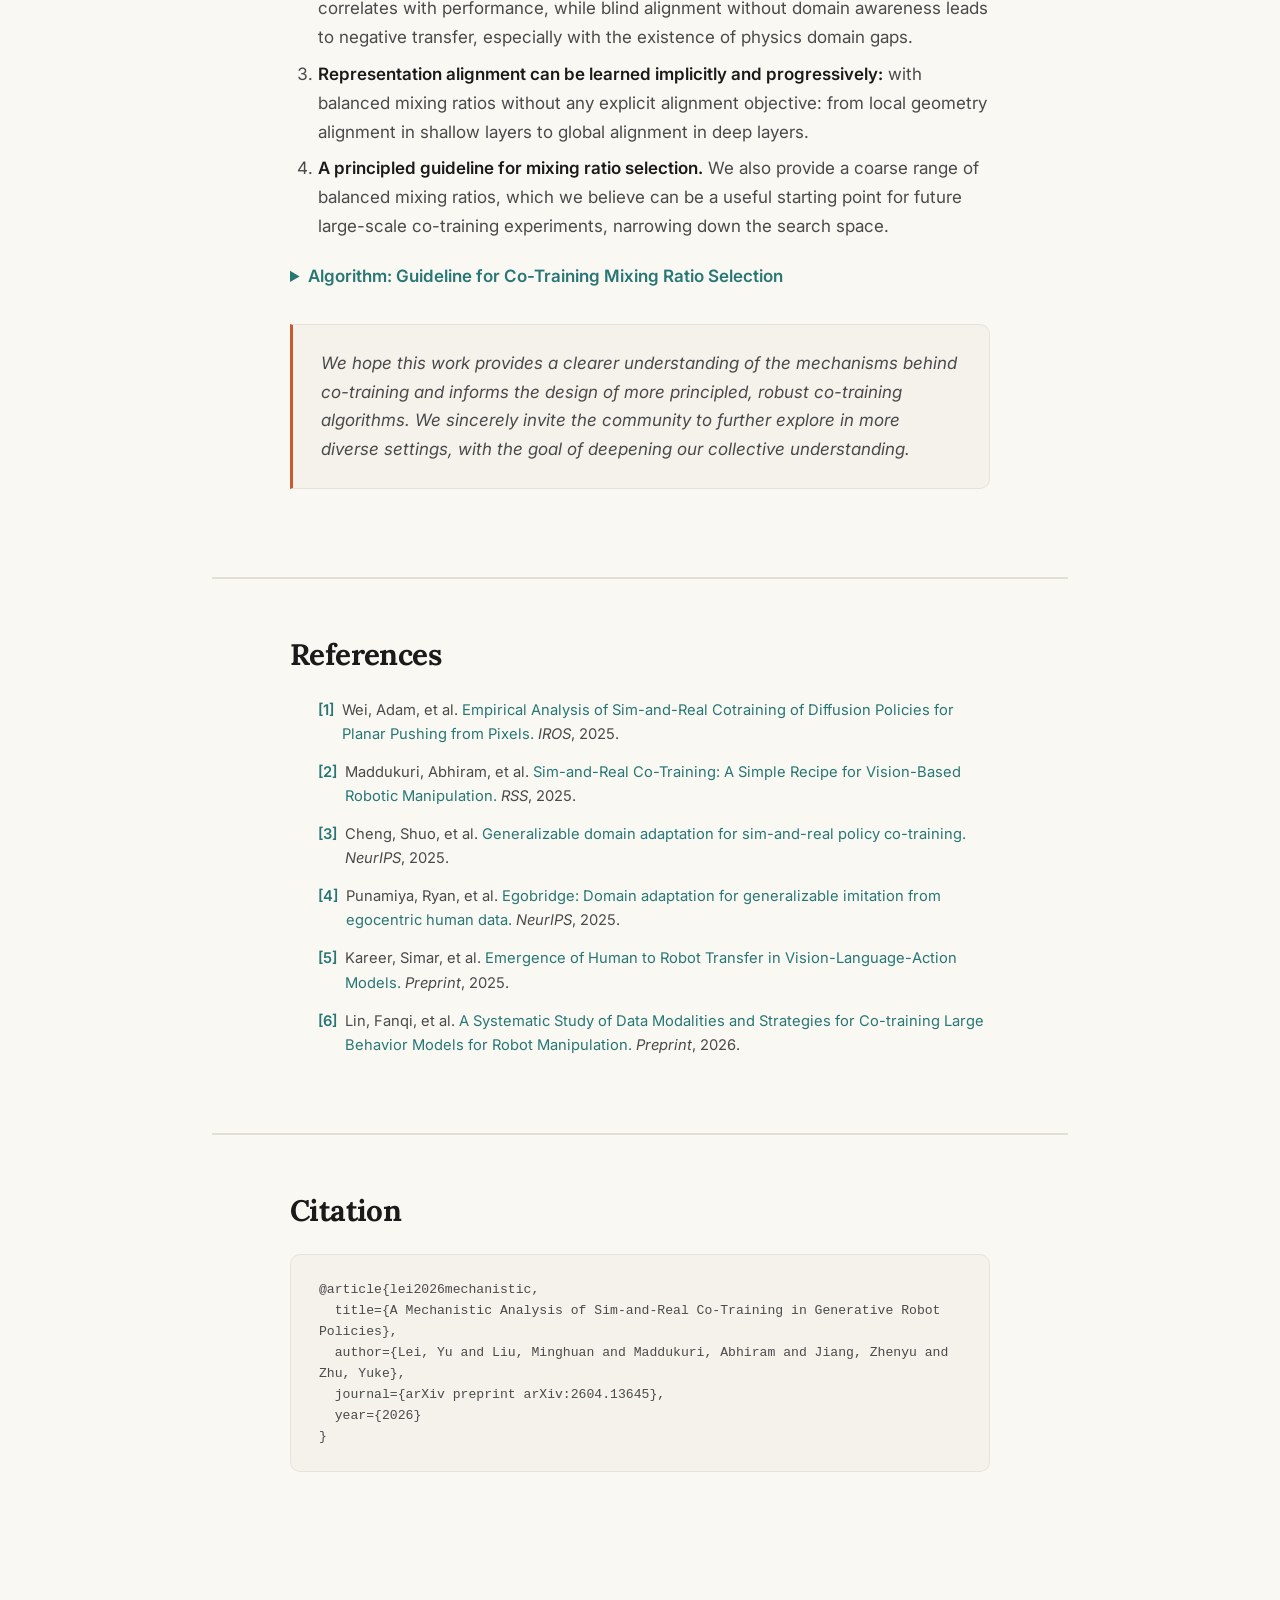
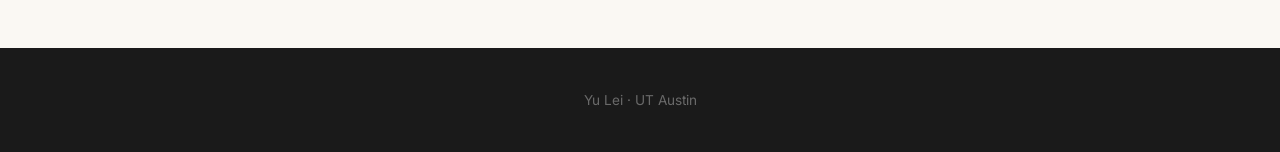
==== commit 6b47b617: "fix typo" ====
--- a/index.html
+++ b/index.html
@@ -1444,7 +1444,7 @@
           <summary style="cursor: pointer; font-weight: 600; color: var(--color-link);">Algorithm: Guideline for Co-Training Mixing Ratio Selection</summary>
           <div style="margin-top: 0.75rem;">
             <p style="margin-bottom: 0.75rem;">
-              Given source dataset size $N$ and target dataset size $M$ with $M &gt; N$, optionally with desired target contribution $q$ (e.g., $q=0.8$), this procedure outputs a narrowed search range $(w_n, w_q)$ for the mixing ratio.
+              Given source dataset size $M$ and target dataset size $N$ with $M &gt; N$, optionally with desired target contribution $q$ (e.g., $q=0.8$), this procedure outputs a narrowed search range $(w_n, w_q)$ for the mixing ratio.
             </p>
             <ol style="margin: 0 0 0.75rem 1.25rem;">
               <li>Compute the natural mixing ratio:
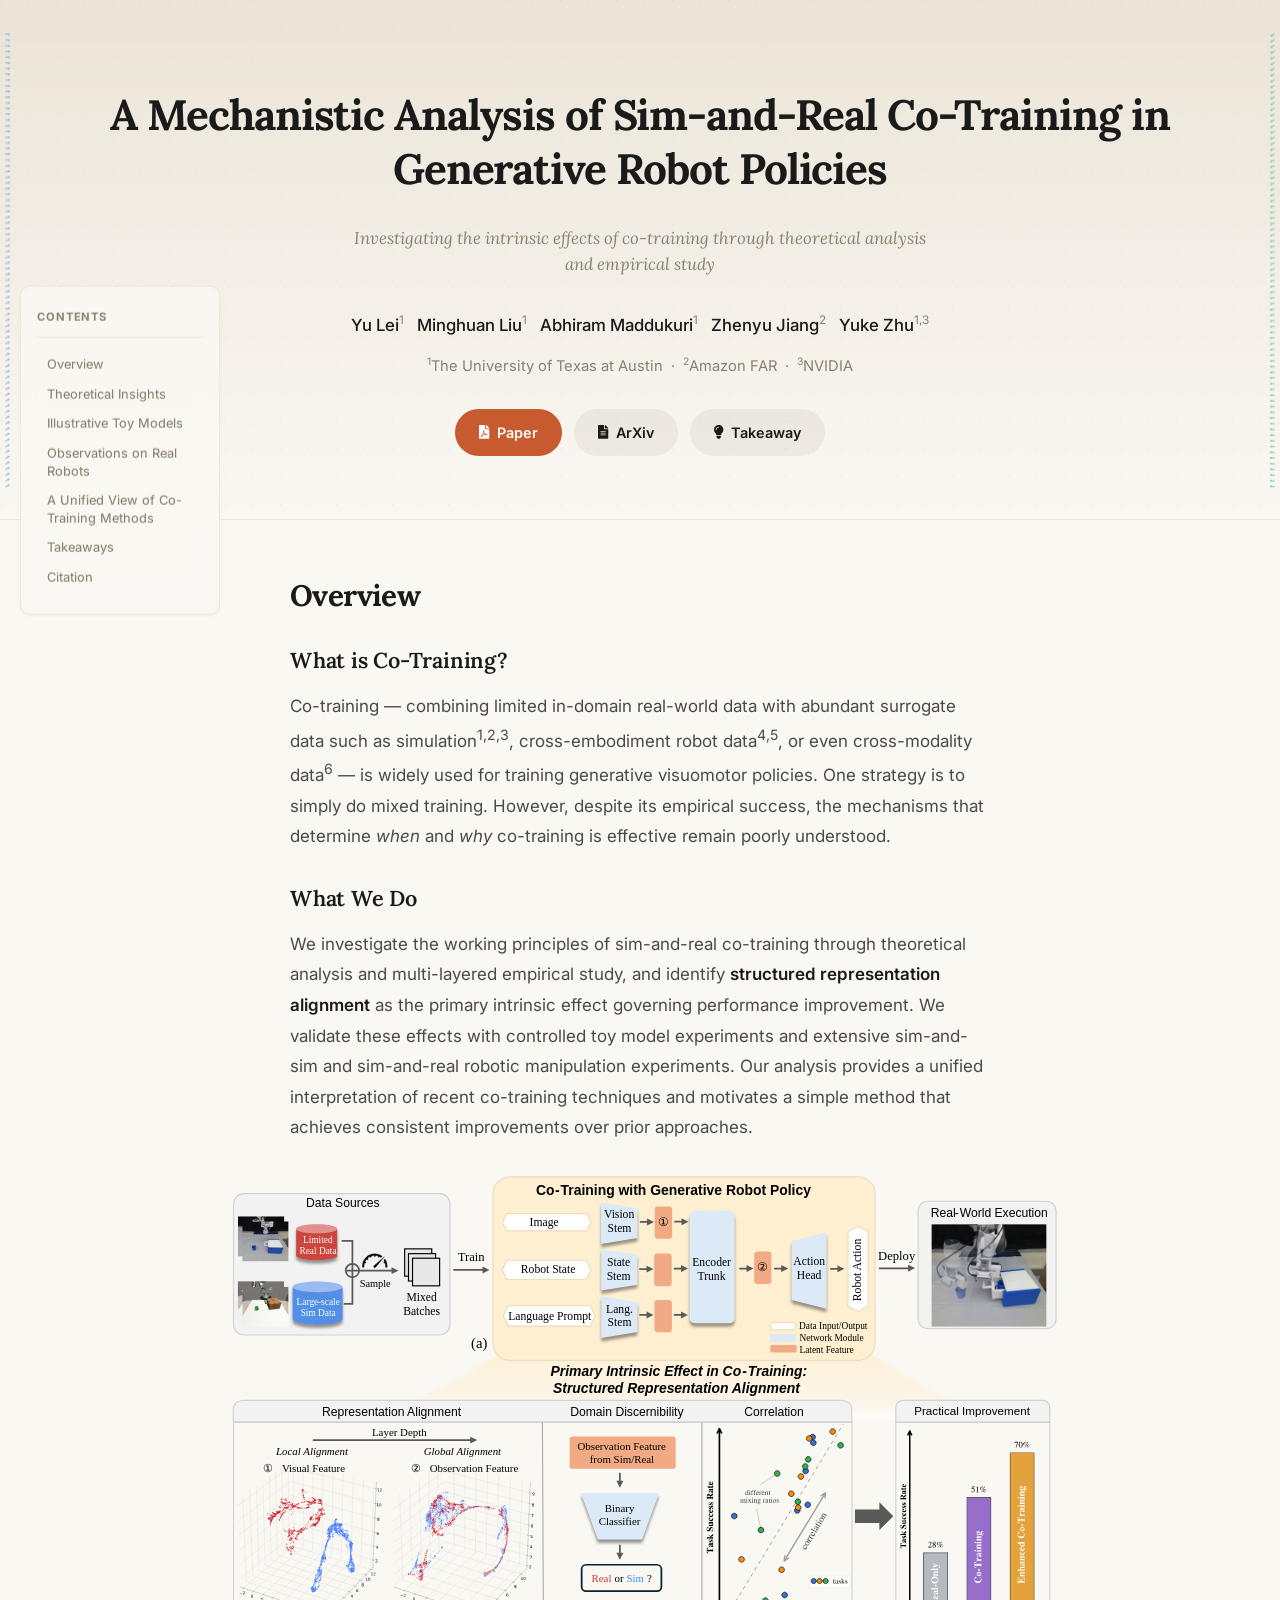
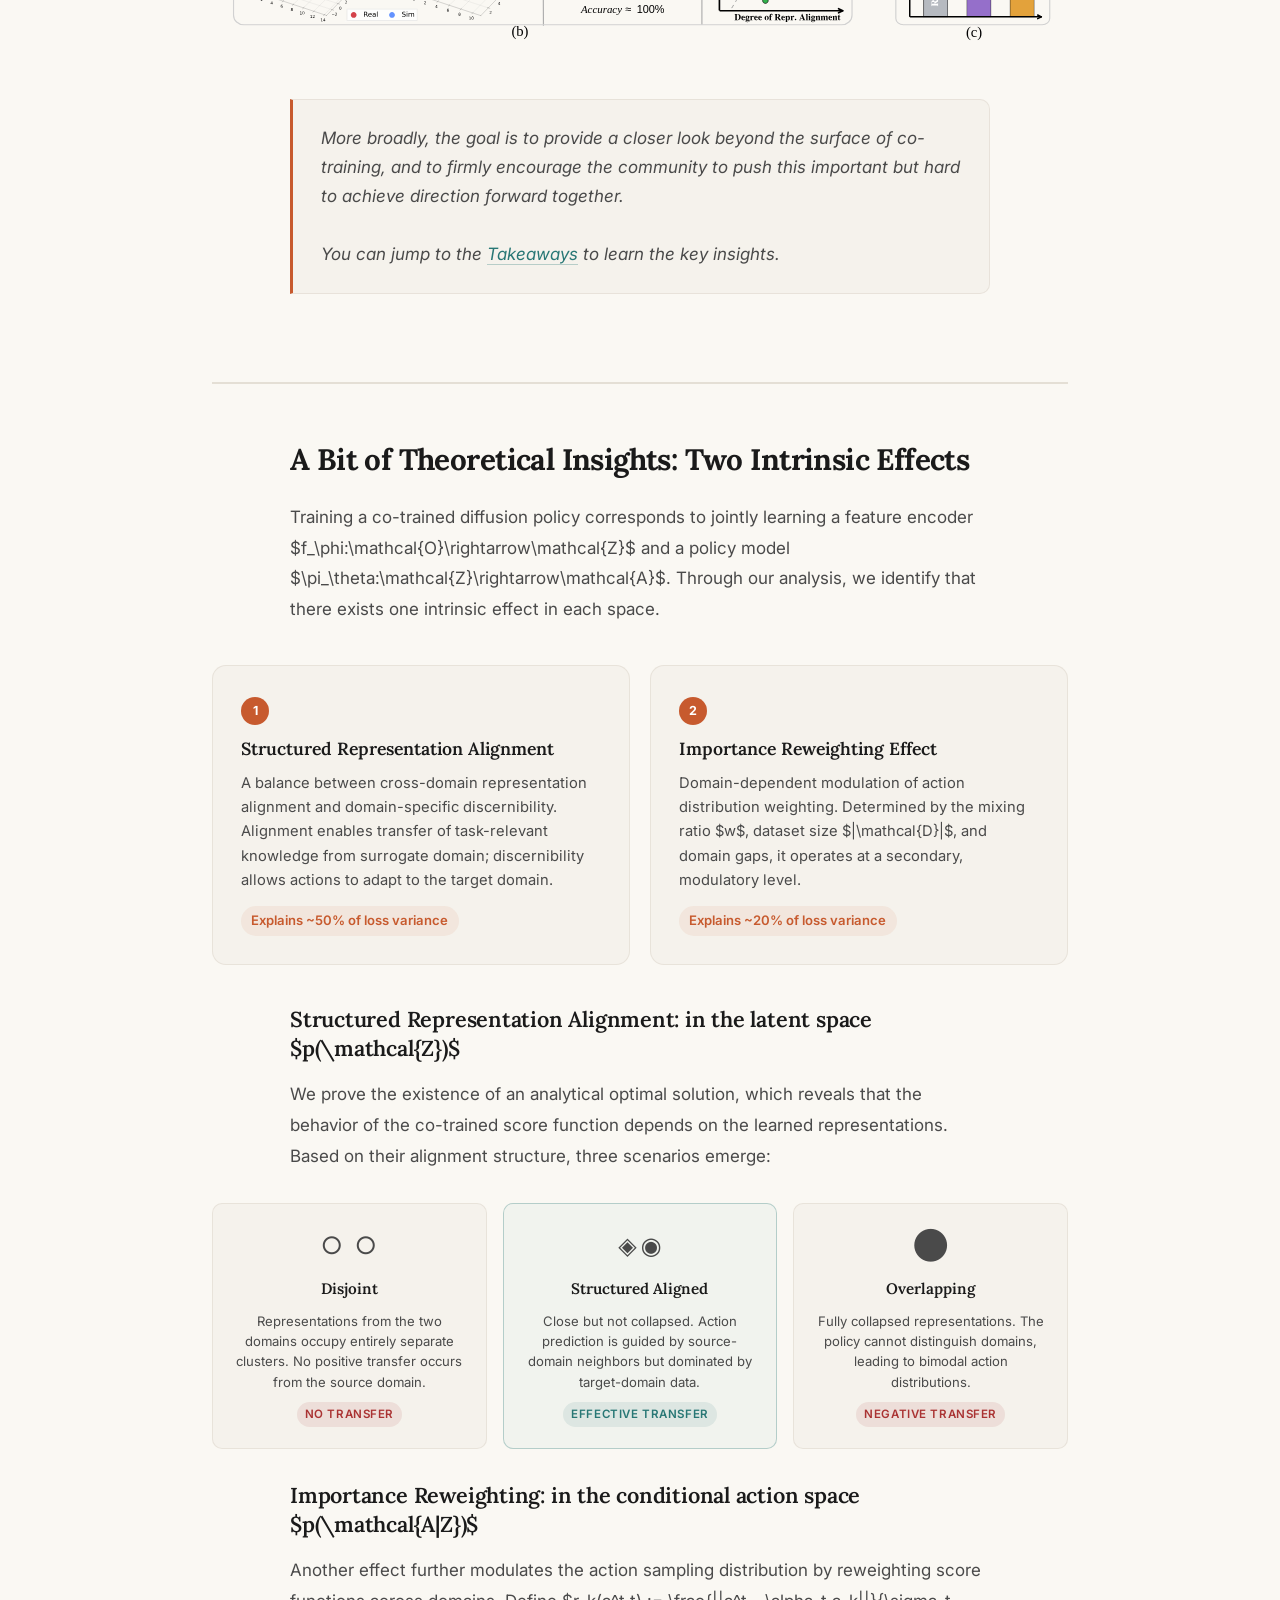
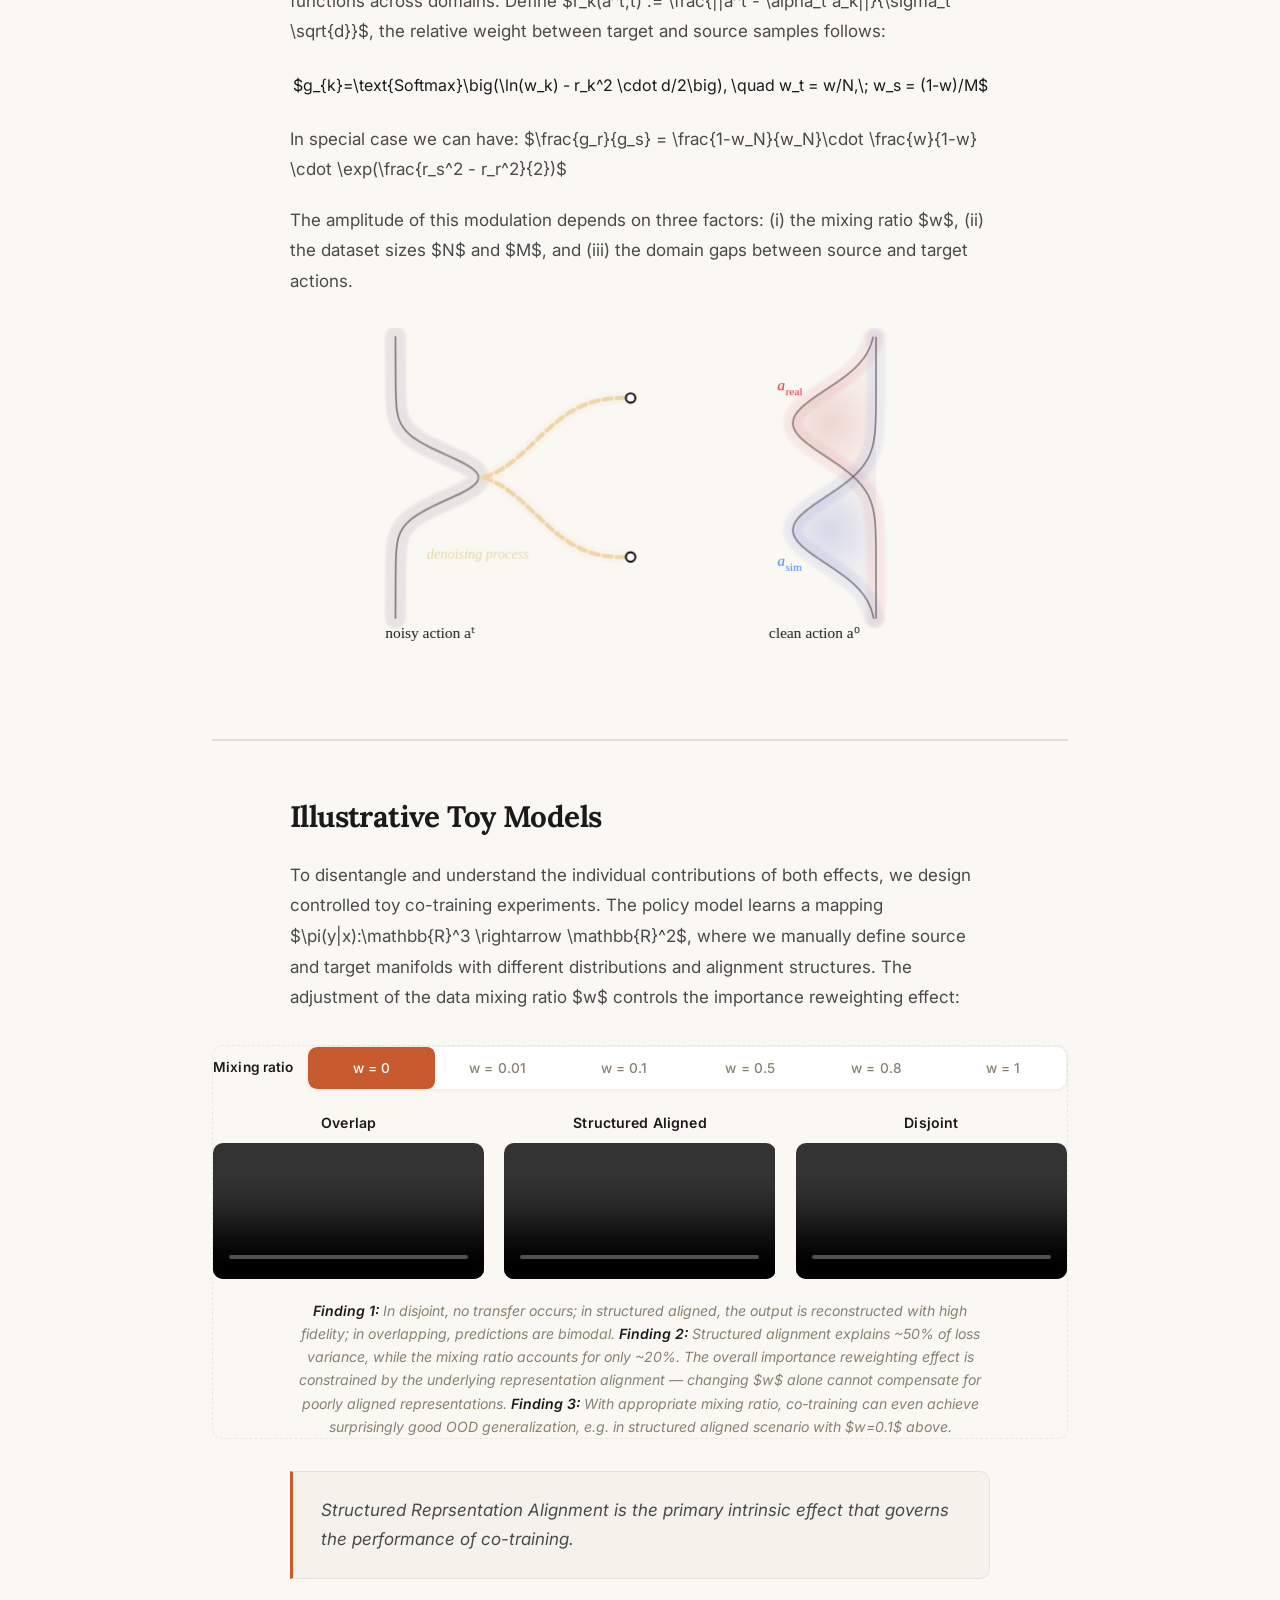
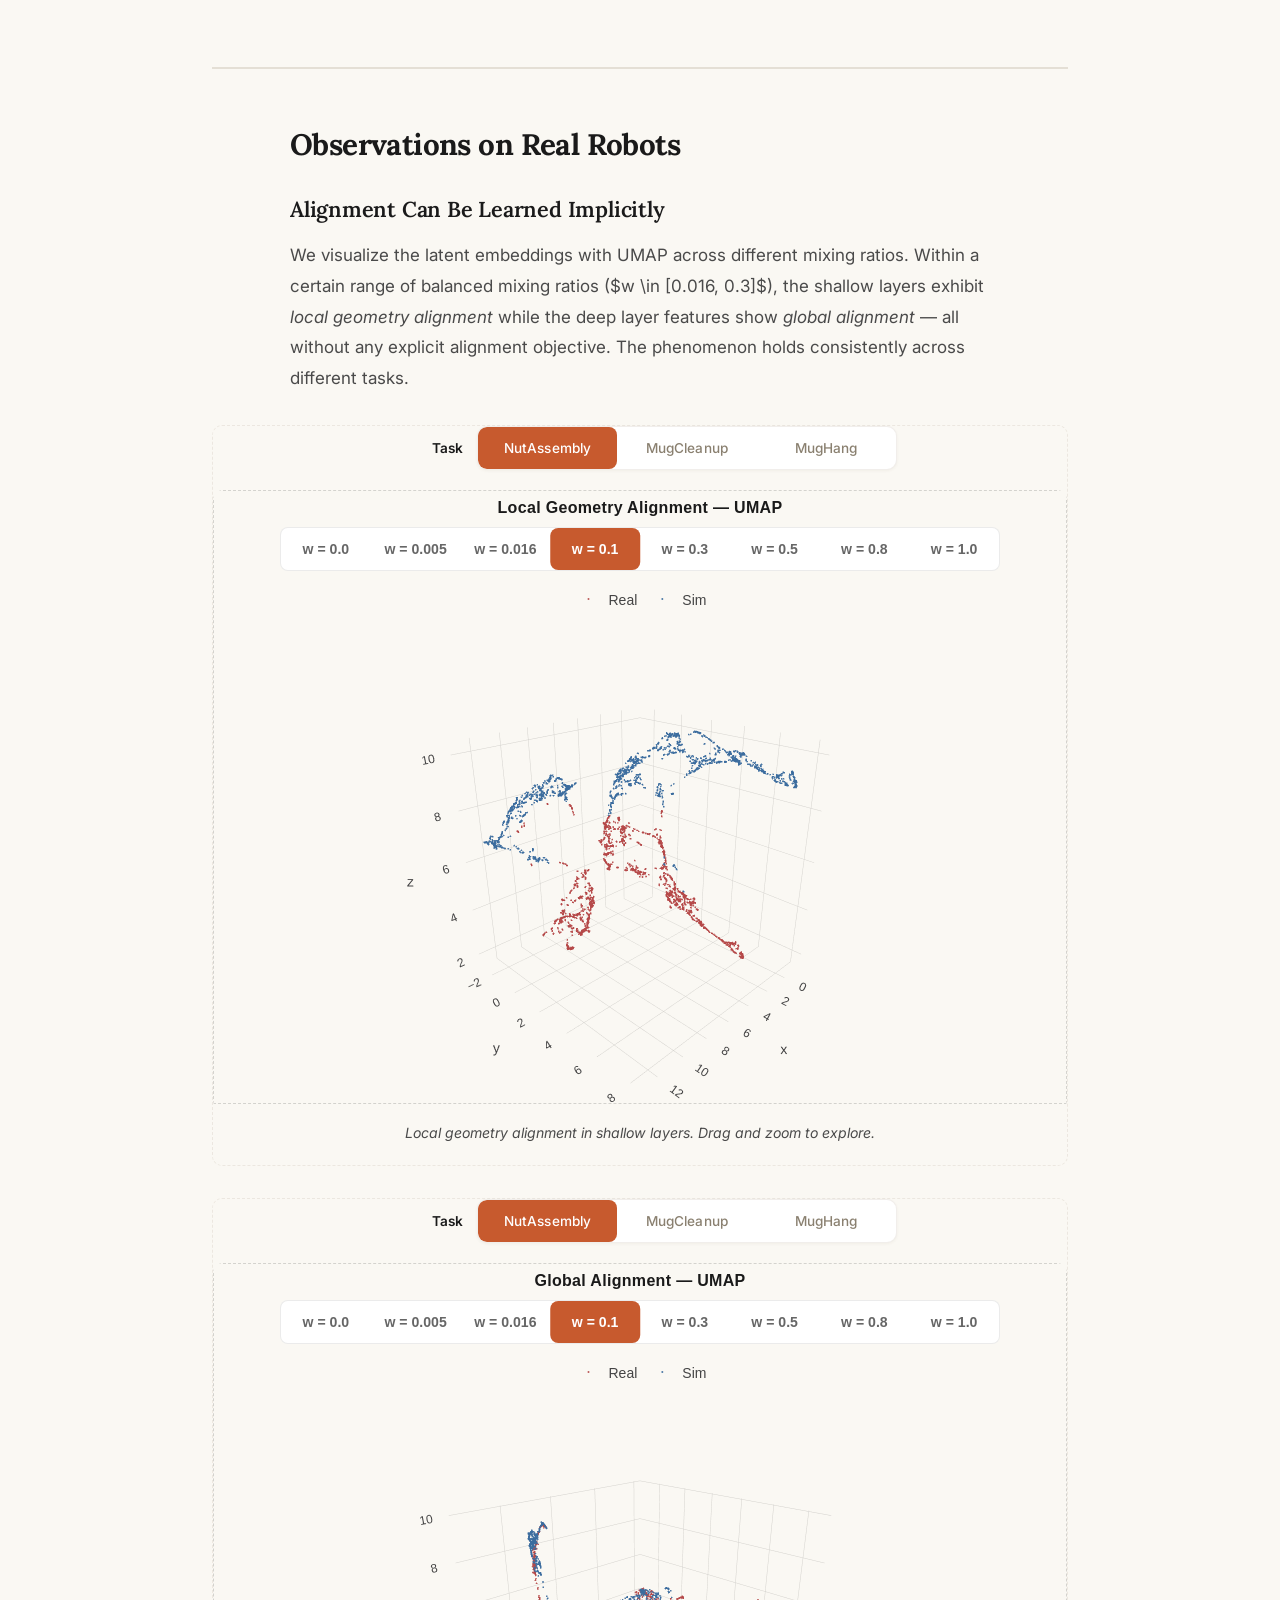
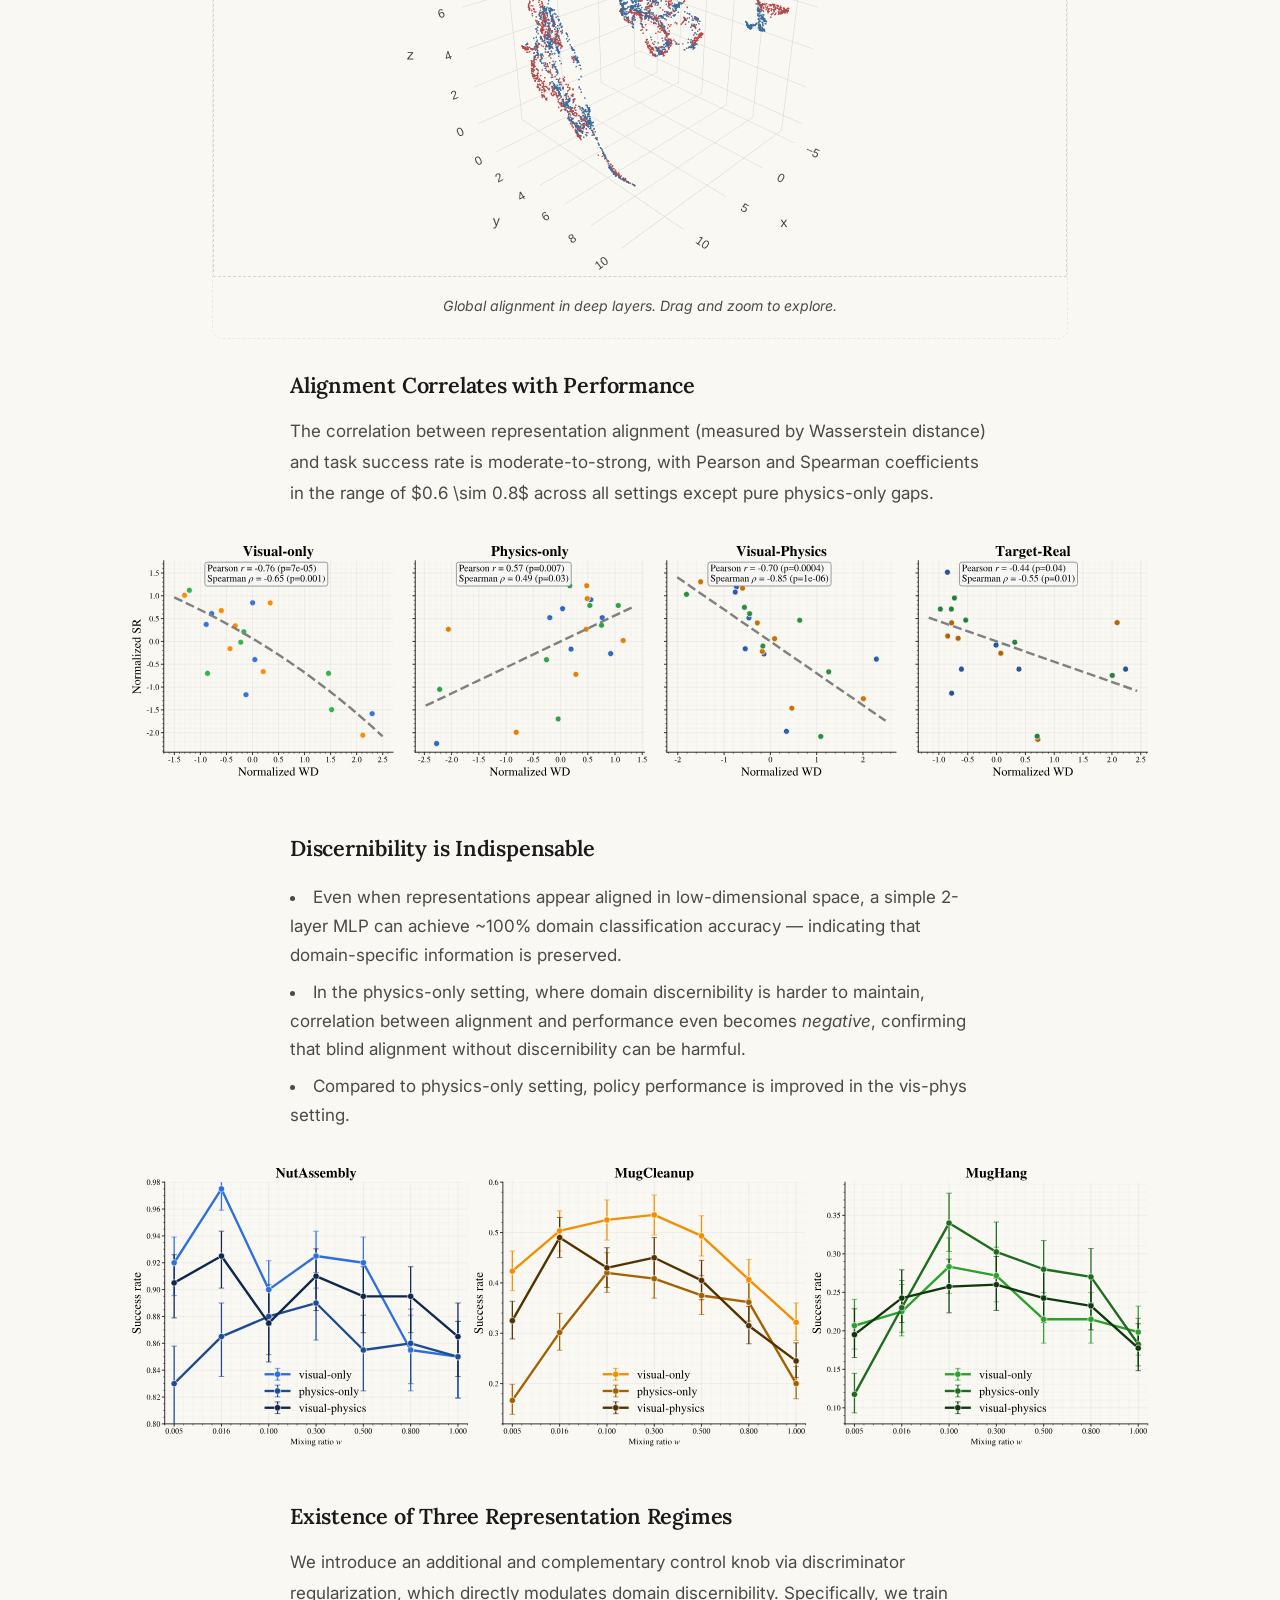
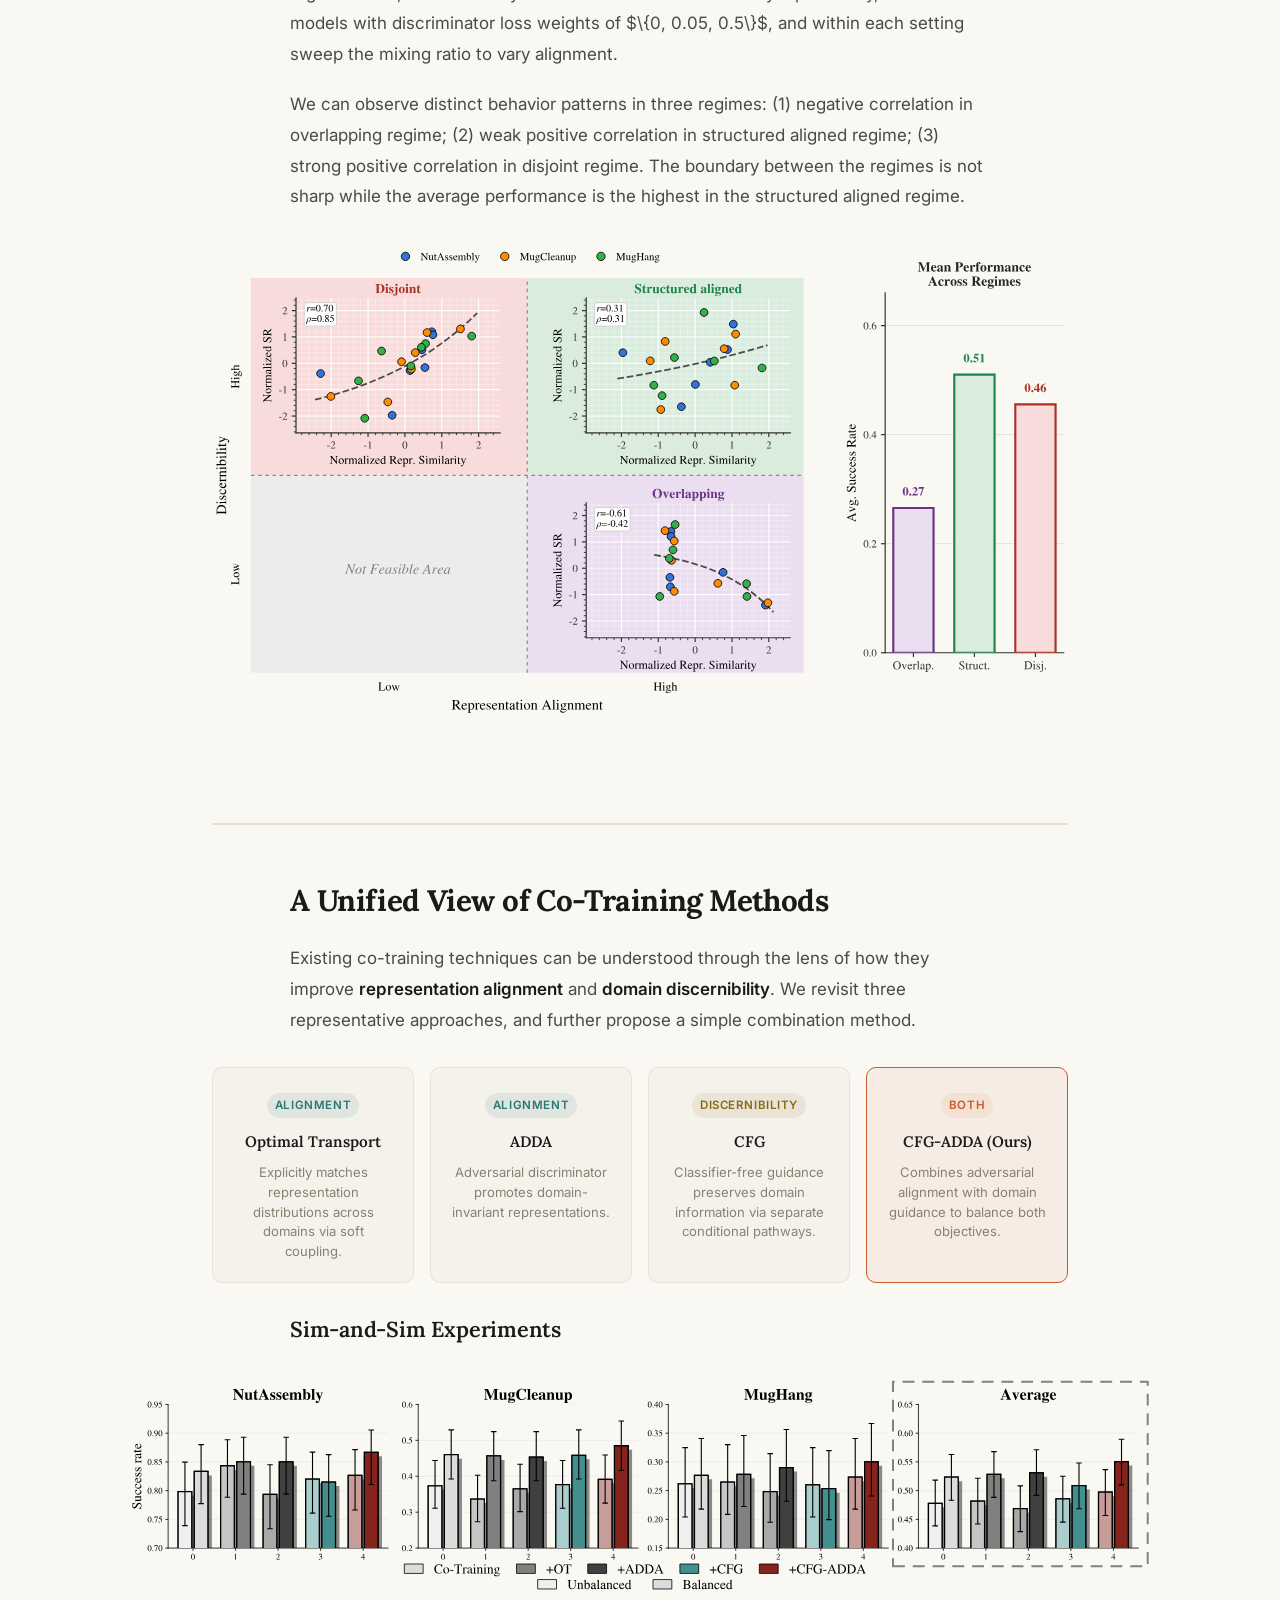
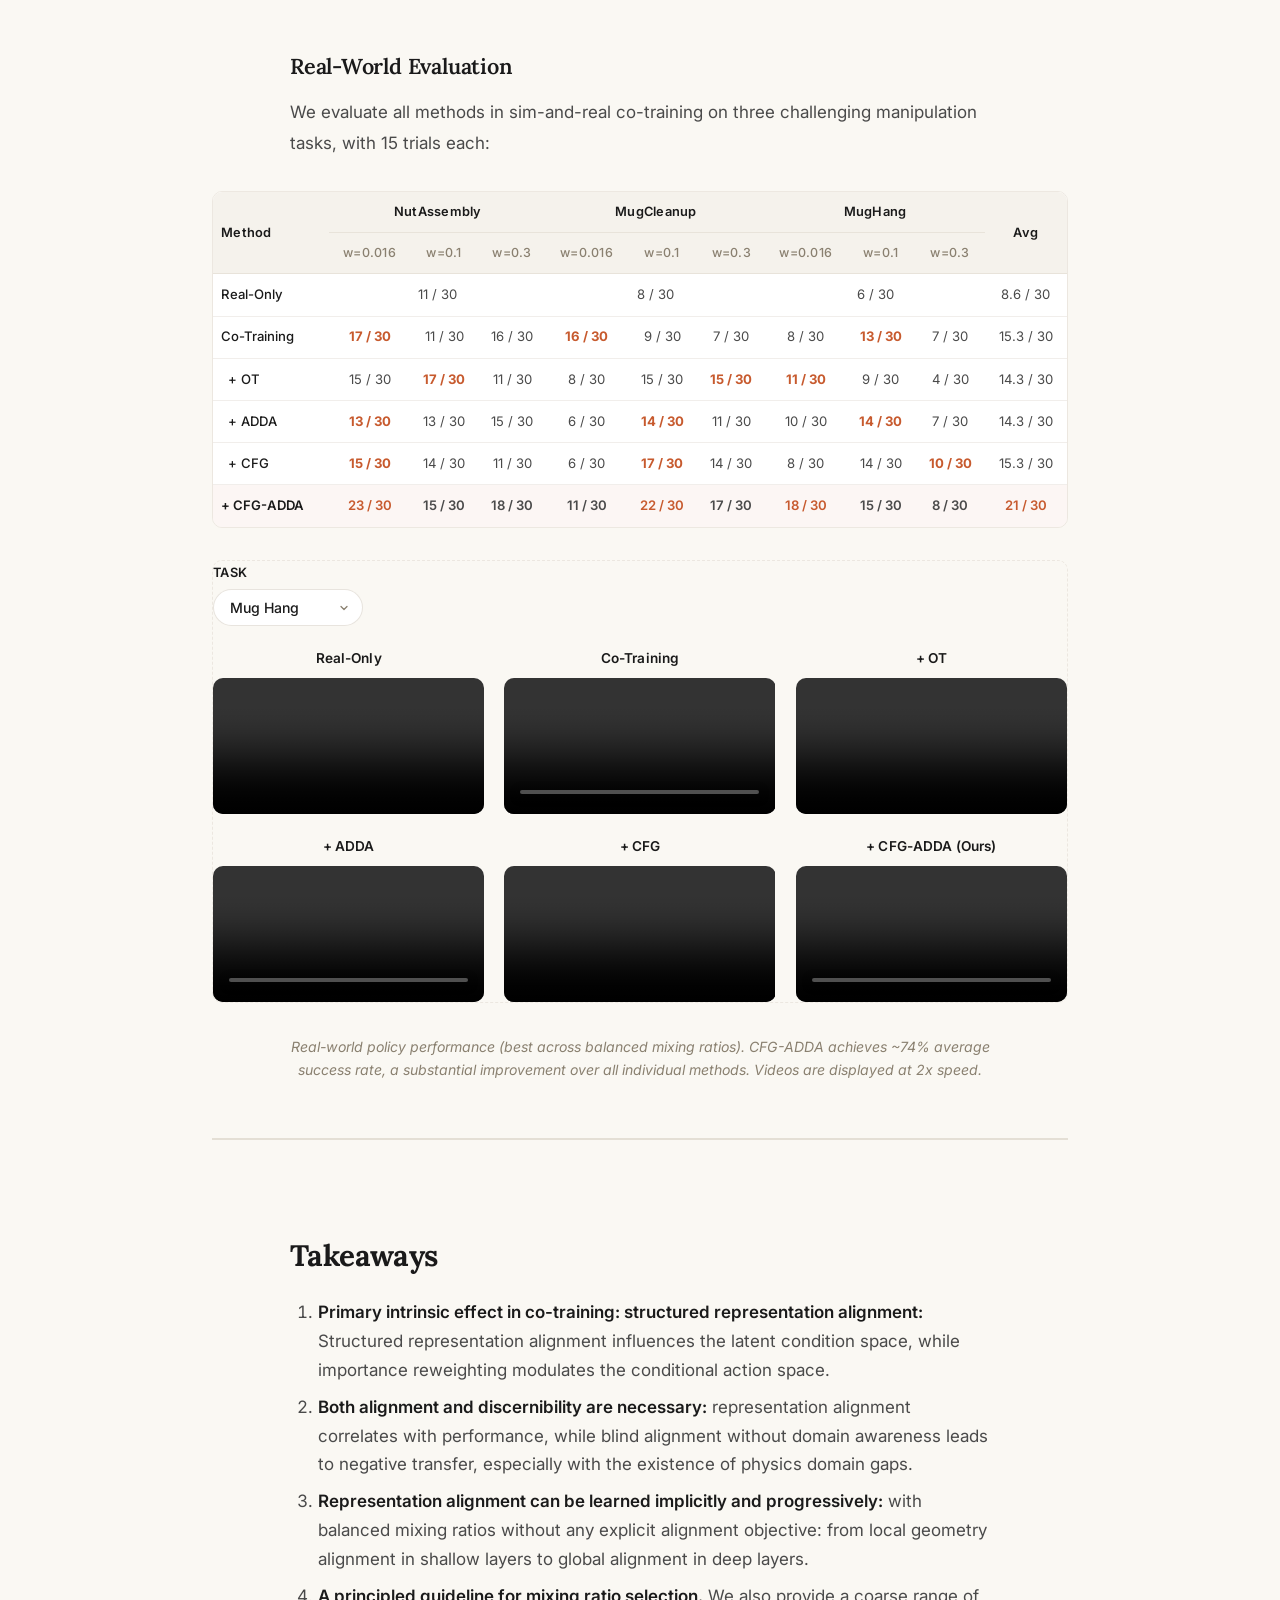
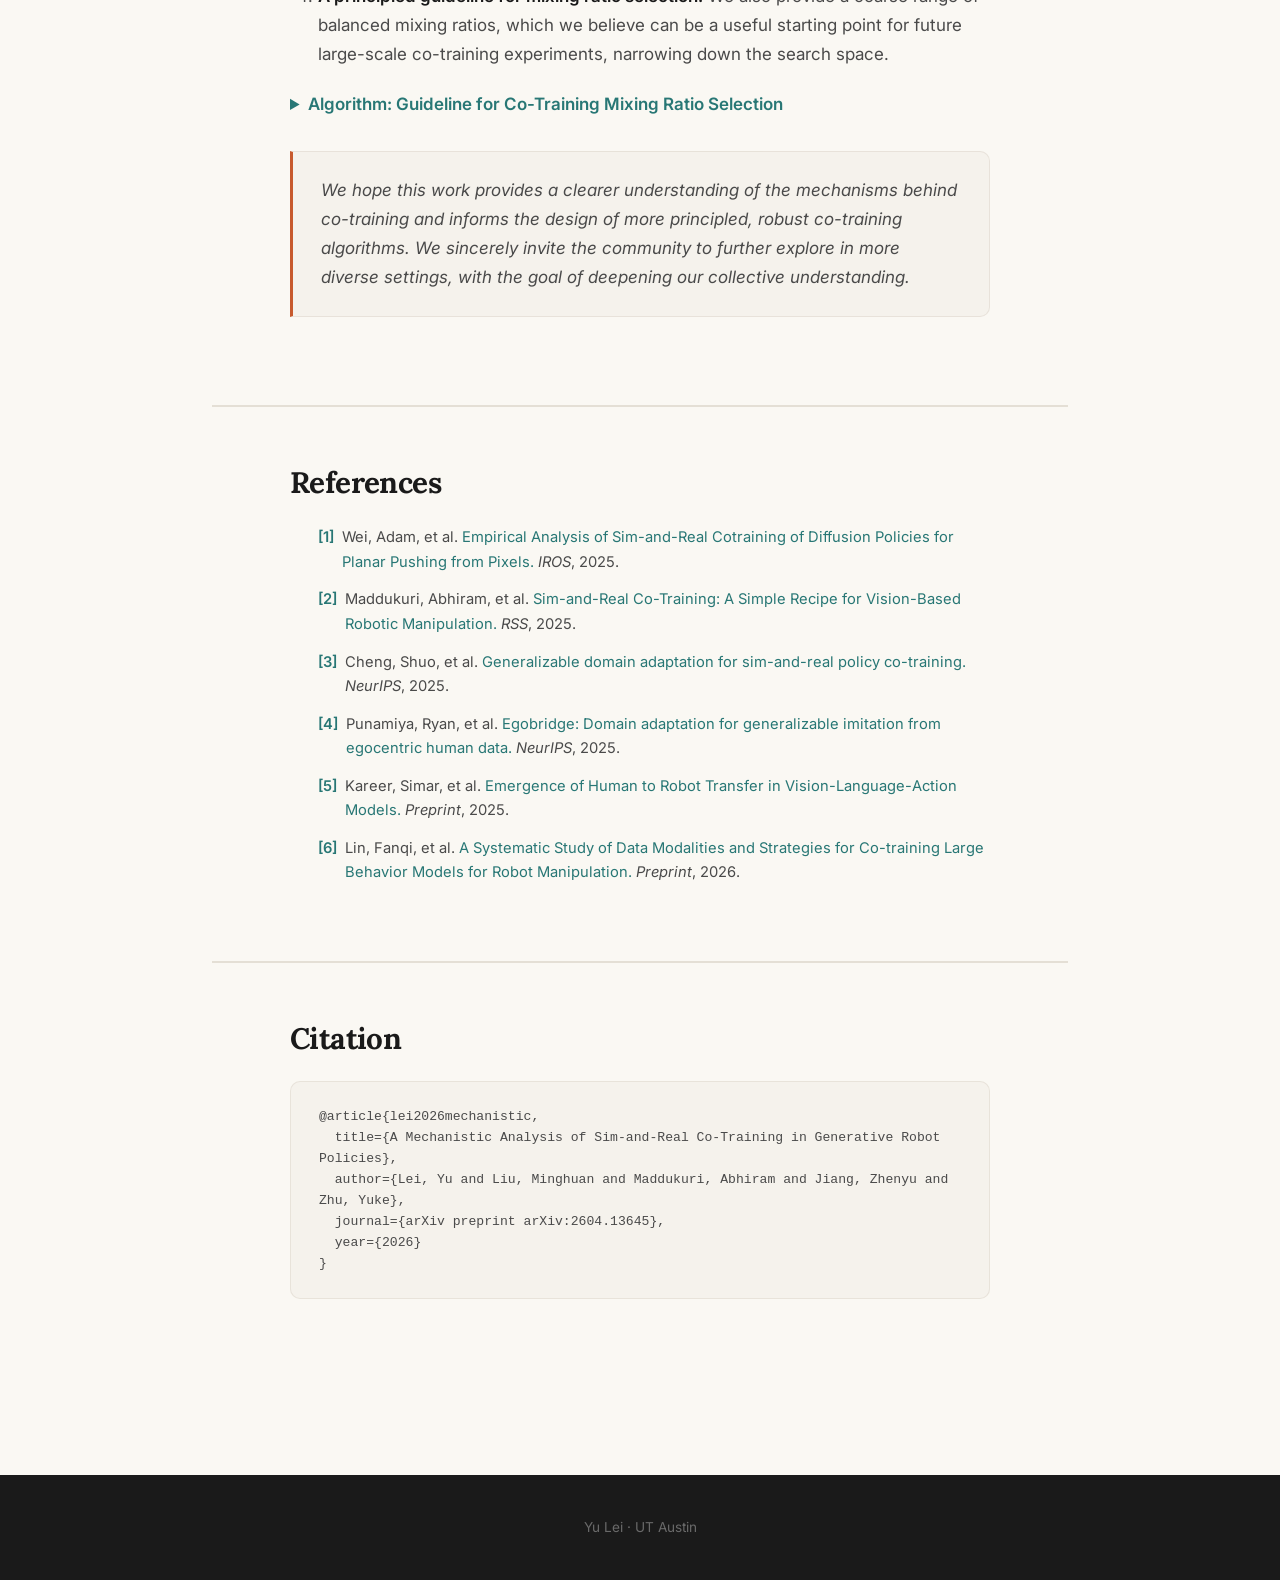
==== commit a86d76ea: "[text update] three regime illustration" ====
--- a/index.html
+++ b/index.html
@@ -1213,6 +1213,7 @@
         </p>
         <p>
           We can observe distinct behavior patterns in three regimes: (1) negative correlation in overlapping regime; (2) weak positive correlation in structured aligned regime; (3) strong positive correlation in disjoint regime.
+          The boundary between the regimes is not sharp while the average performance is the highest in the structured aligned regime.
         </p>
       </div>
 
